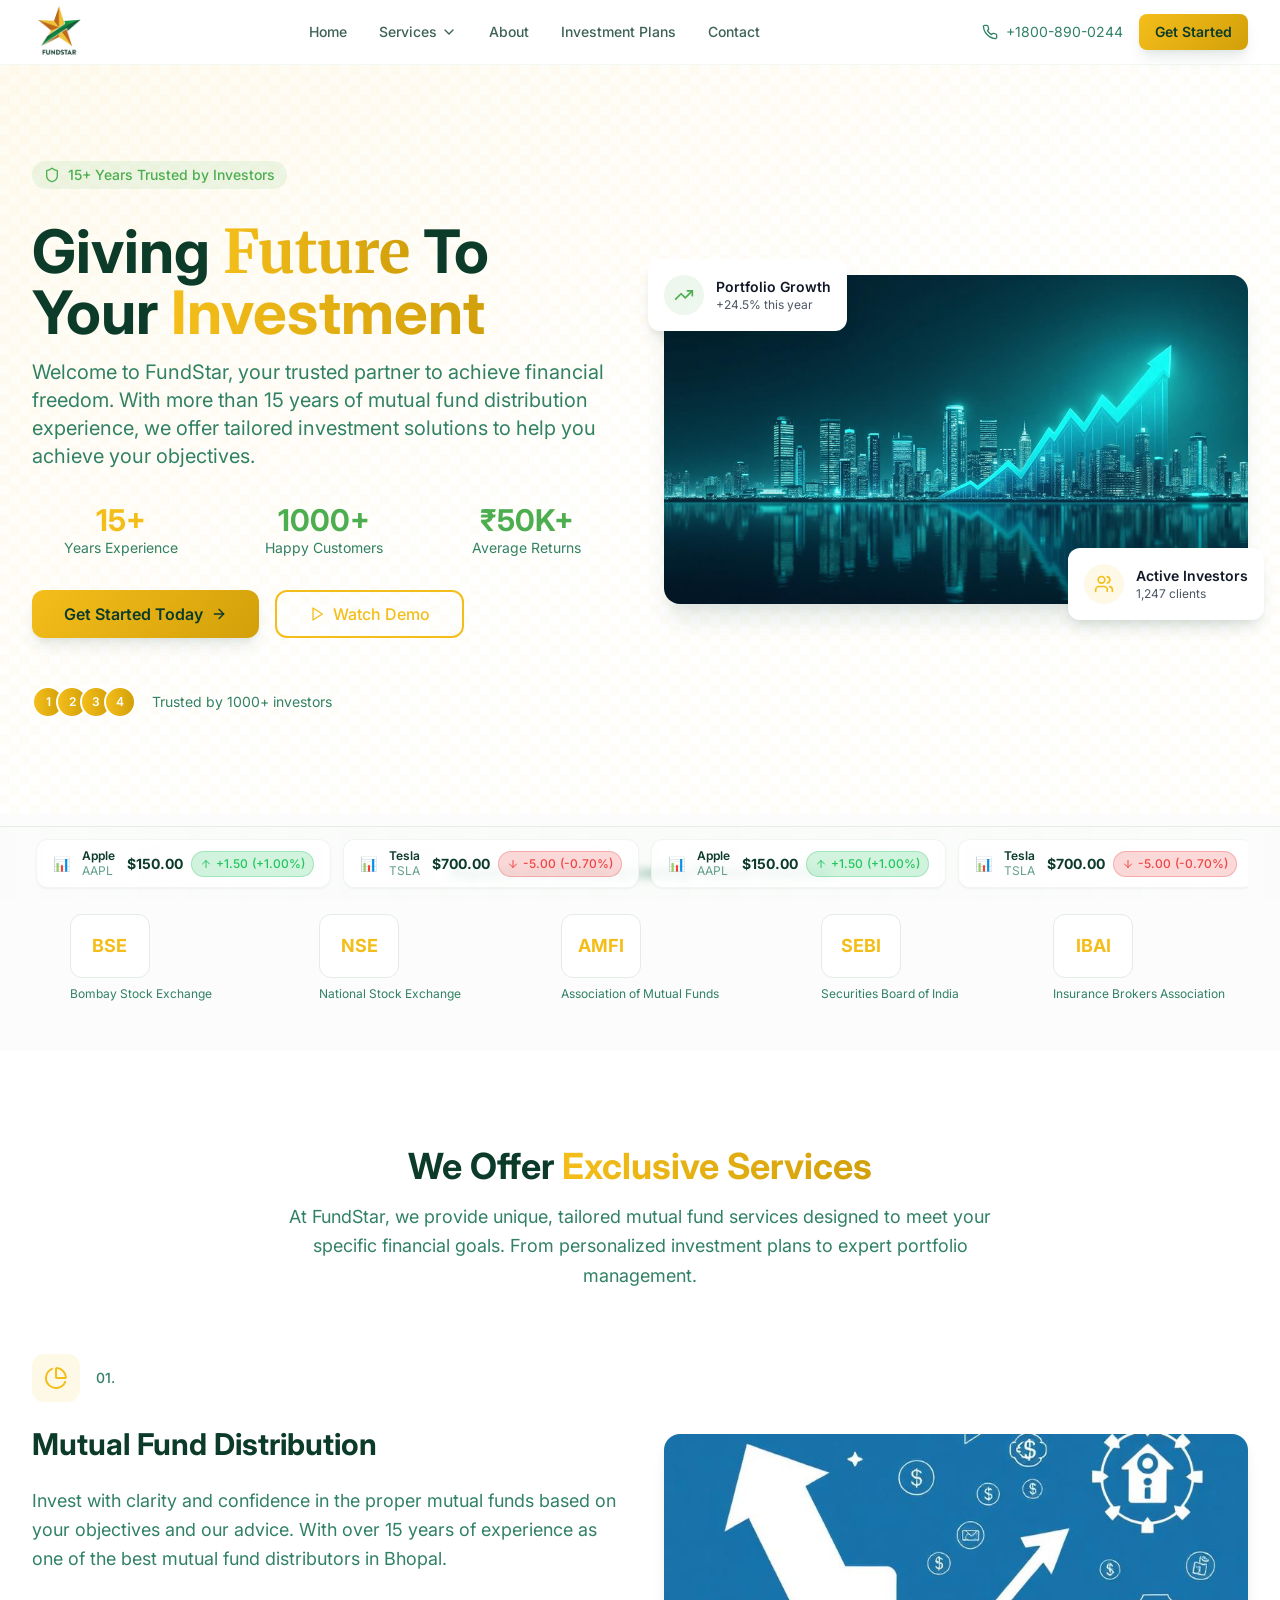
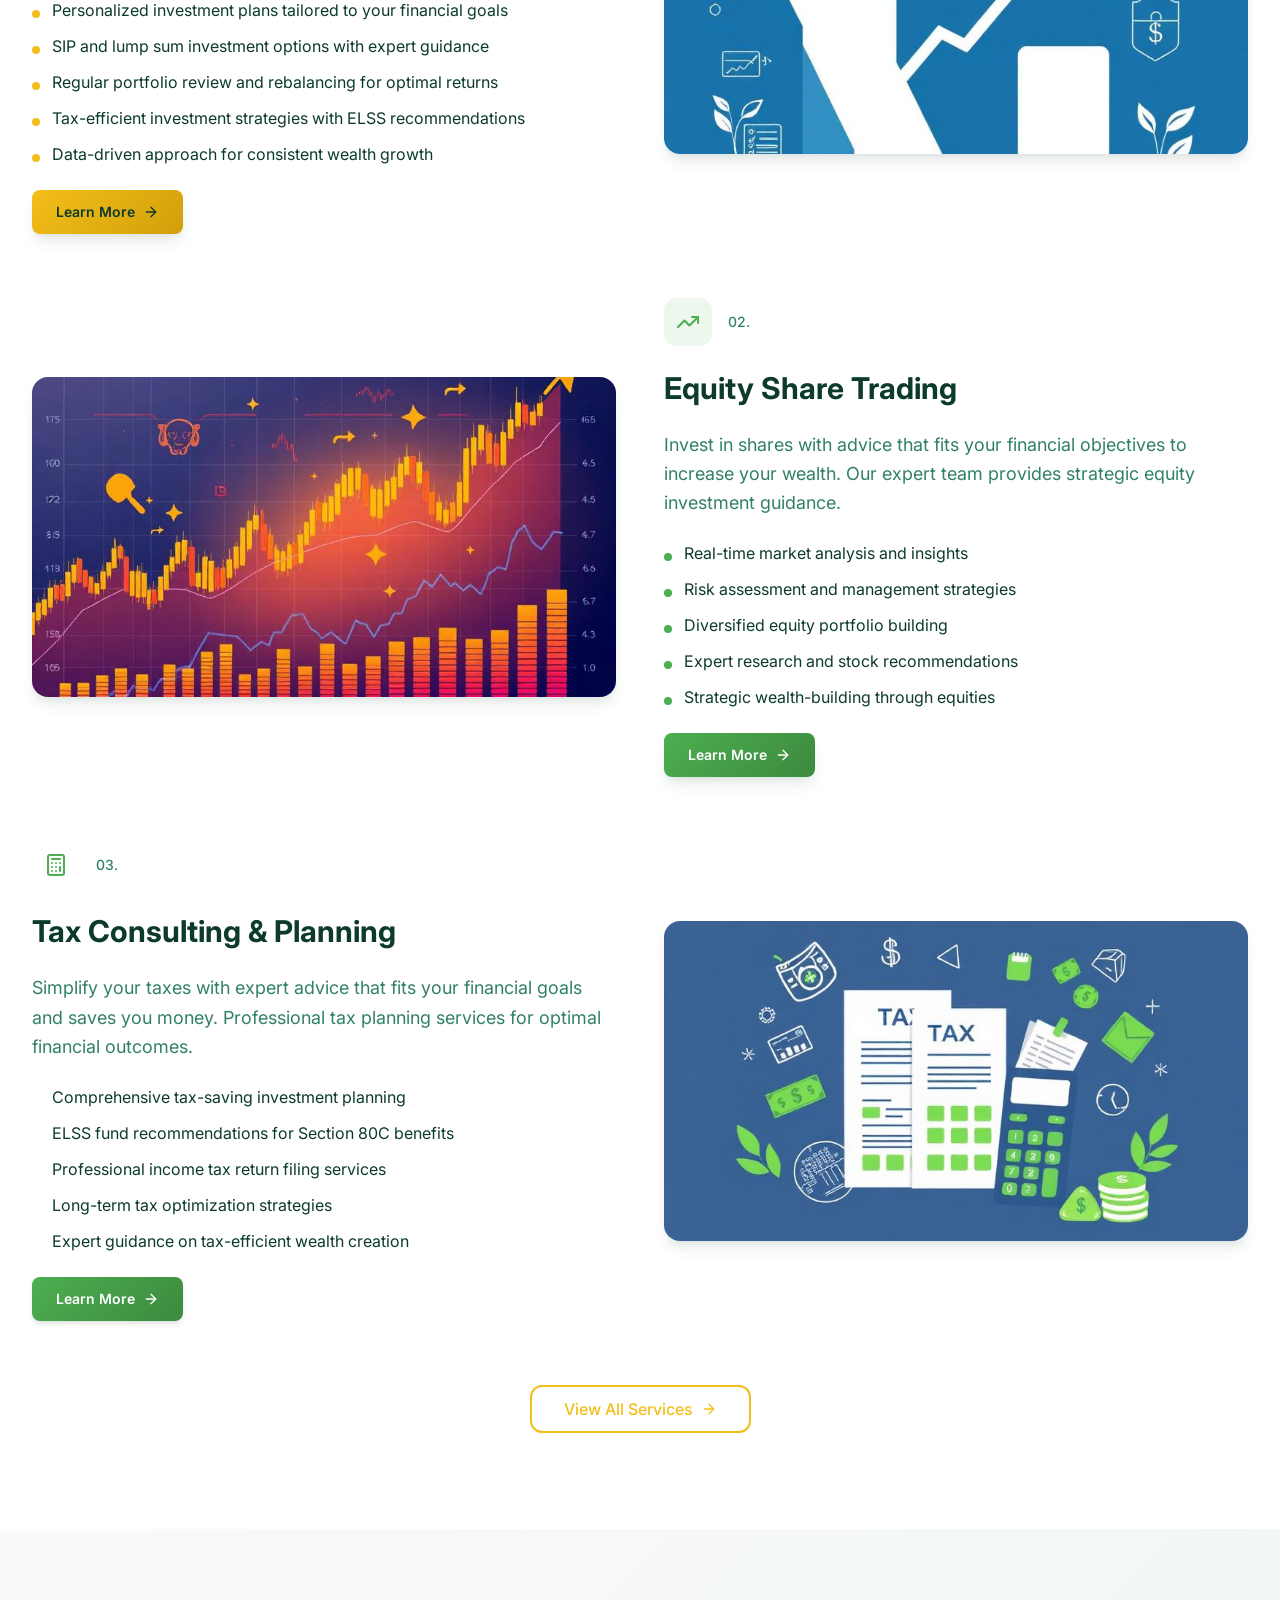
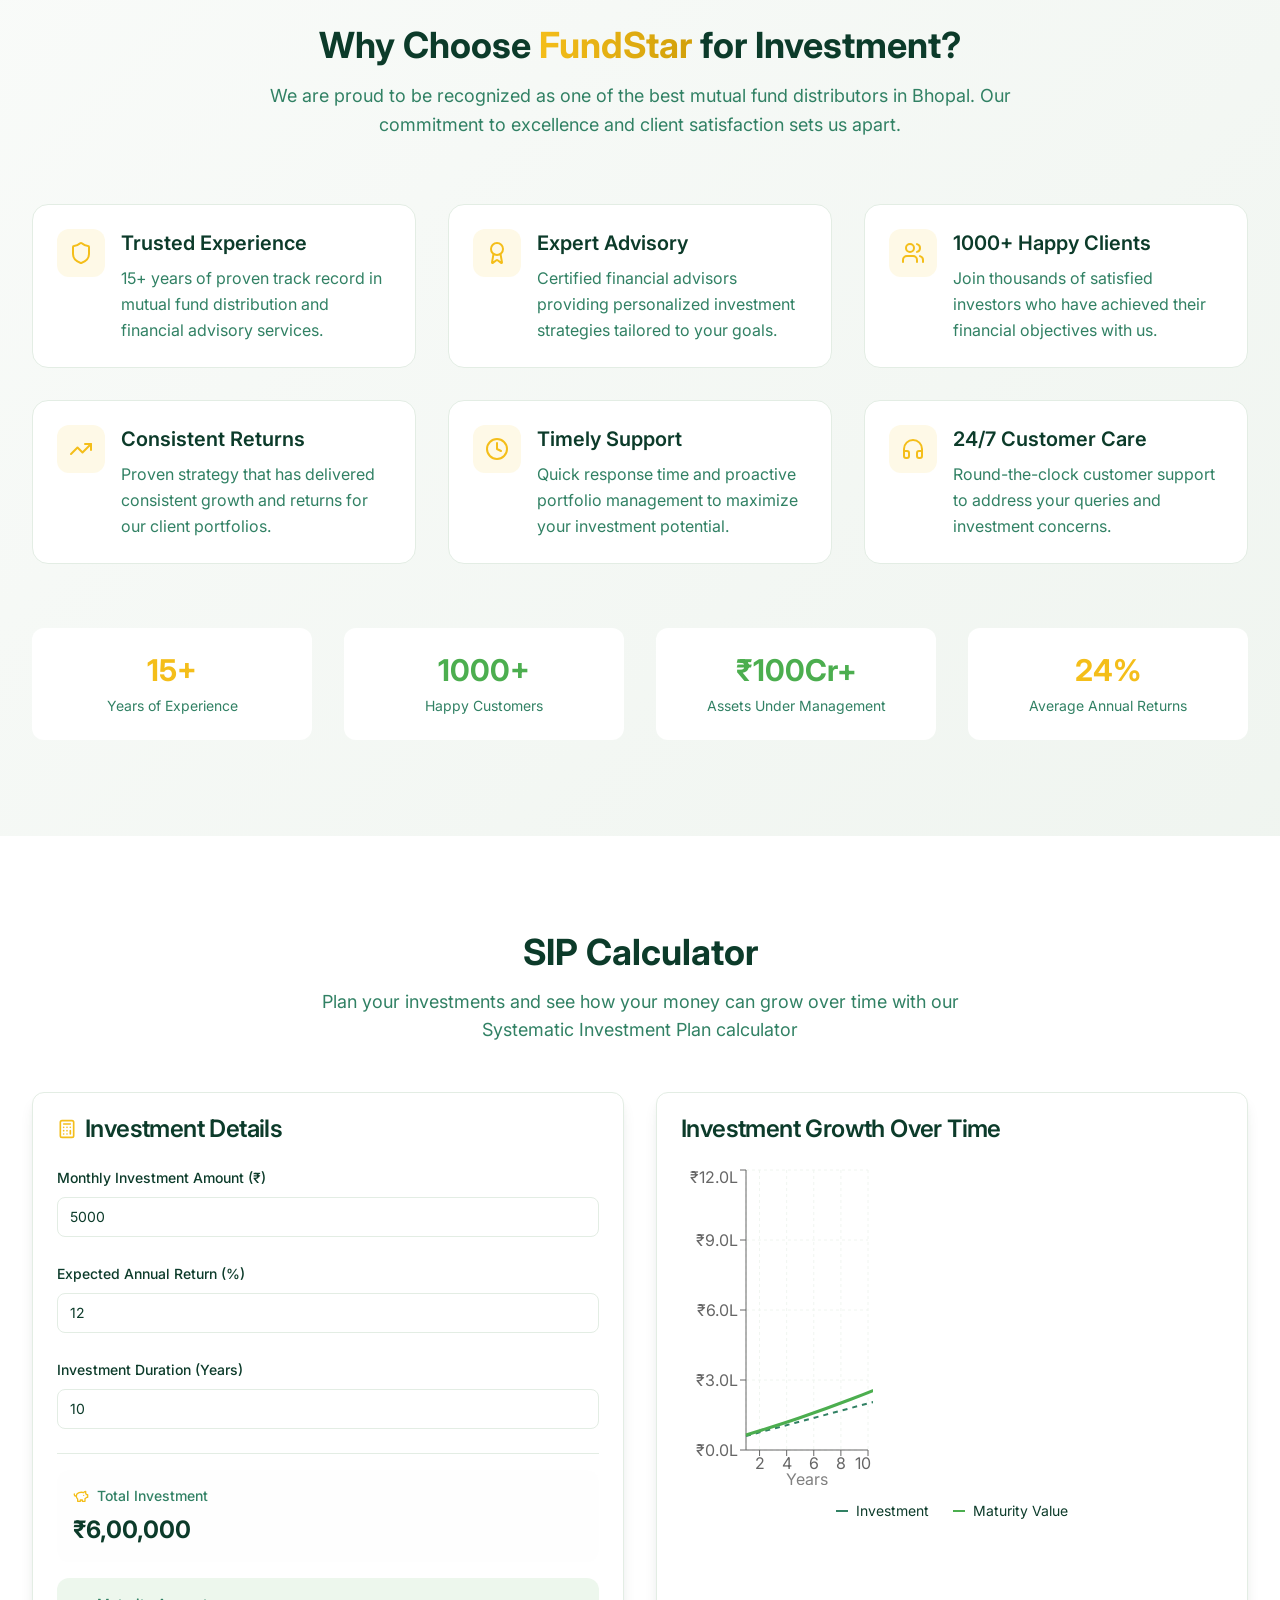
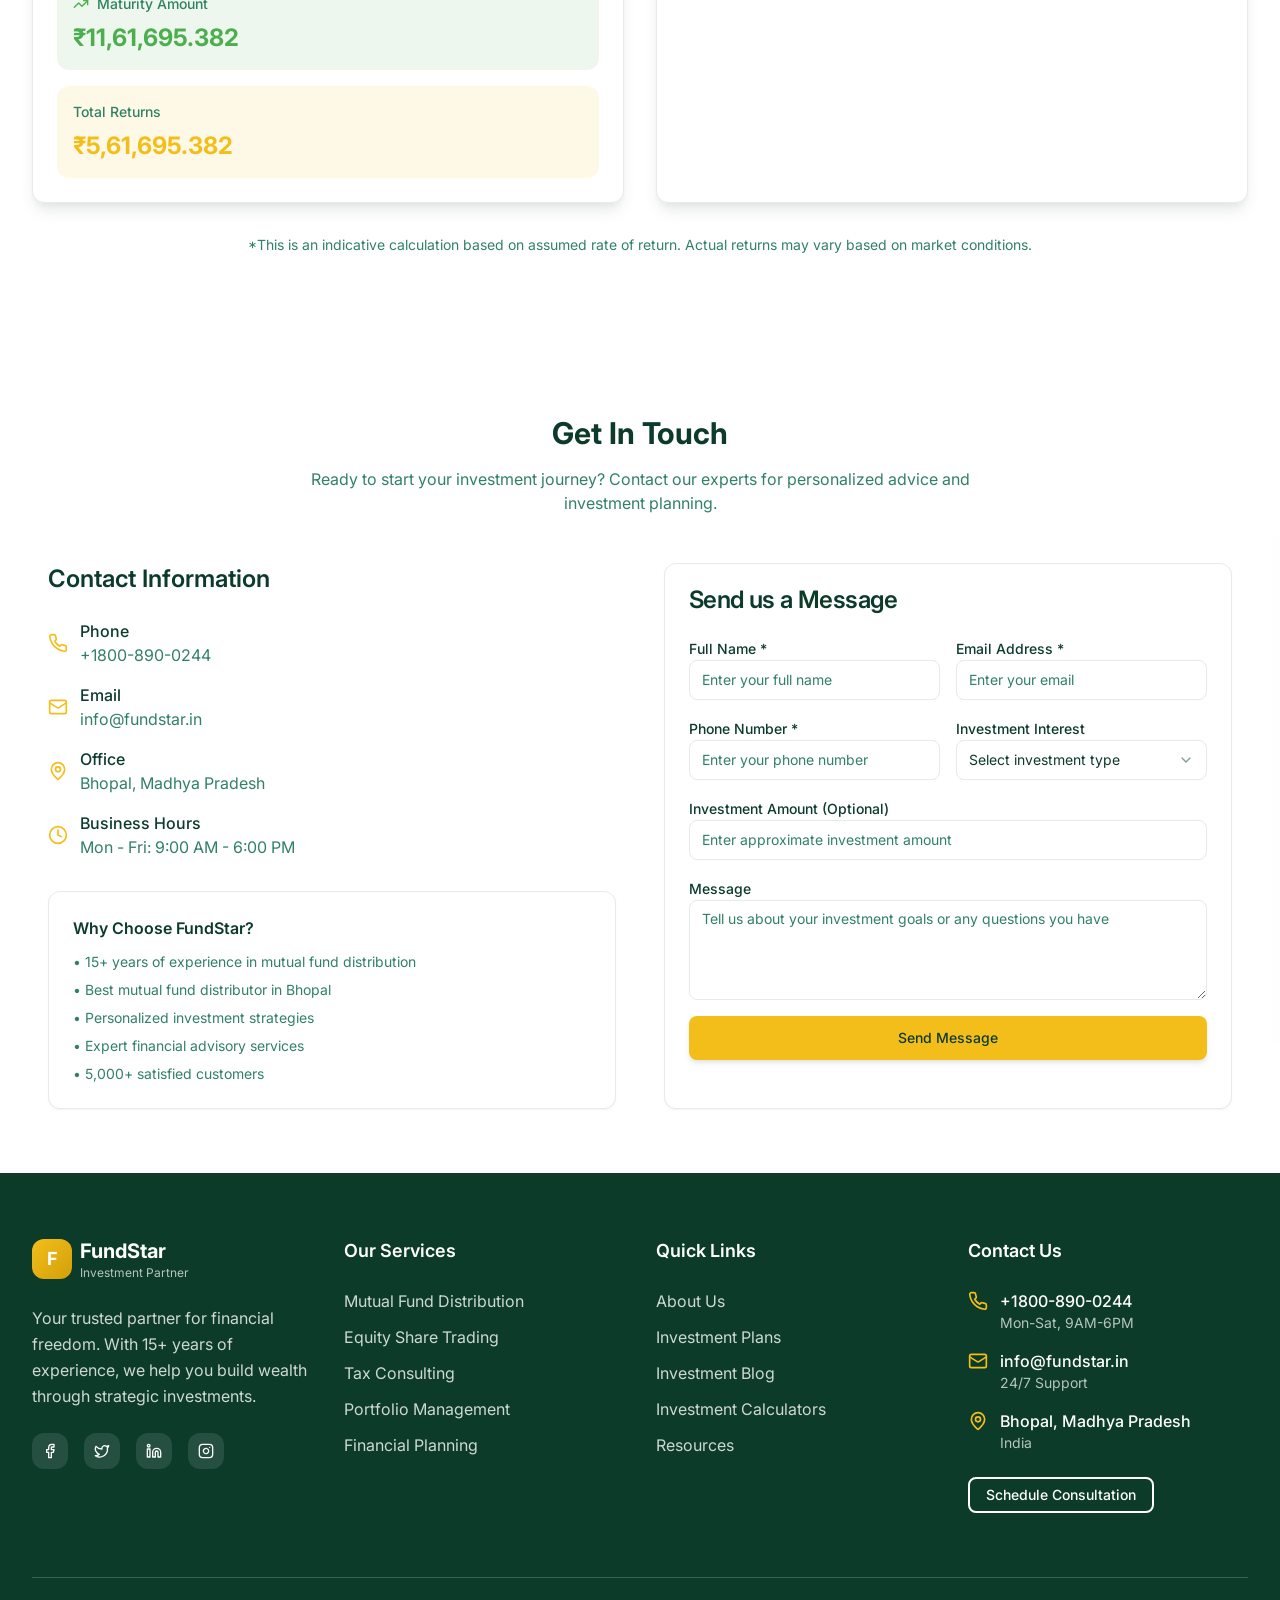
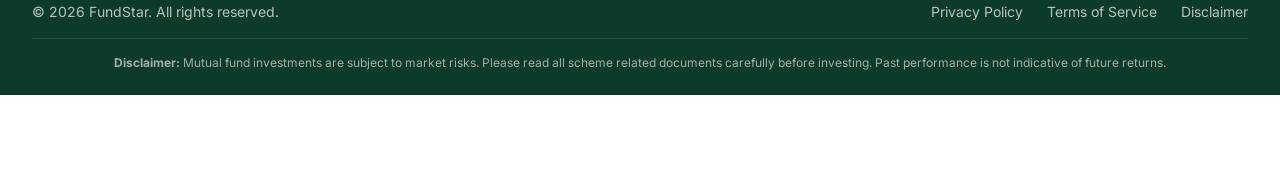
==== index.html @ 51a9bb01 "deploy: BBBSolutions/fundstar@7c48d1bb15d01a0afd7dc1544377f13959bf53c6" ====
<!doctype html>
<html lang="en">

<head>
  <meta charset="UTF-8" />
  <meta name="viewport" content="width=device-width, initial-scale=1.0" />
  <title>FundStar - Your Trusted Investment Partner | Mutual Fund Distribution</title>
  <meta name="description"
    content="FundStar is your trusted partner for mutual fund distribution in Bhopal. With 15+ years of experience, we offer tailored investment solutions to help you achieve financial freedom." />
  <meta name="author" content="FundStar" />

  <!-- Google Fonts -->
  <link rel="preconnect" href="https://fonts.googleapis.com">
  <link rel="preconnect" href="https://fonts.gstatic.com" crossorigin>
  <link
    href="https://fonts.googleapis.com/css2?family=Inter:wght@300;400;500;600;700&family=Merriweather:wght@300;400;700&display=swap"
    rel="stylesheet">

  <meta property="og:title" content="FundStar - Your Trusted Investment Partner" />
  <meta property="og:description"
    content="15+ years of mutual fund distribution experience. Tailored investment solutions to help you achieve financial freedom." />
  <meta property="og:type" content="website" />
  <meta property="og:image" content="https://fundstar.in/og-image.jpg" />

  <meta name="twitter:card" content="summary_large_image" />
  <meta name="twitter:site" content="@fundstar_in" />
  <meta name="twitter:image" content="https://fundstar.in/og-image.jpg" />
  <script type="module" crossorigin src="/assets/index-fz0F47wq.js"></script>
  <link rel="stylesheet" crossorigin href="/assets/index-DCDBbug2.css">
</head>

<body>
  <div id="root"></div>
</body>

</html>
---- assets/index-DCDBbug2.css ----
*,:before,:after{--tw-border-spacing-x: 0;--tw-border-spacing-y: 0;--tw-translate-x: 0;--tw-translate-y: 0;--tw-rotate: 0;--tw-skew-x: 0;--tw-skew-y: 0;--tw-scale-x: 1;--tw-scale-y: 1;--tw-pan-x: ;--tw-pan-y: ;--tw-pinch-zoom: ;--tw-scroll-snap-strictness: proximity;--tw-gradient-from-position: ;--tw-gradient-via-position: ;--tw-gradient-to-position: ;--tw-ordinal: ;--tw-slashed-zero: ;--tw-numeric-figure: ;--tw-numeric-spacing: ;--tw-numeric-fraction: ;--tw-ring-inset: ;--tw-ring-offset-width: 0px;--tw-ring-offset-color: #fff;--tw-ring-color: rgb(59 130 246 / .5);--tw-ring-offset-shadow: 0 0 #0000;--tw-ring-shadow: 0 0 #0000;--tw-shadow: 0 0 #0000;--tw-shadow-colored: 0 0 #0000;--tw-blur: ;--tw-brightness: ;--tw-contrast: ;--tw-grayscale: ;--tw-hue-rotate: ;--tw-invert: ;--tw-saturate: ;--tw-sepia: ;--tw-drop-shadow: ;--tw-backdrop-blur: ;--tw-backdrop-brightness: ;--tw-backdrop-contrast: ;--tw-backdrop-grayscale: ;--tw-backdrop-hue-rotate: ;--tw-backdrop-invert: ;--tw-backdrop-opacity: ;--tw-backdrop-saturate: ;--tw-backdrop-sepia: ;--tw-contain-size: ;--tw-contain-layout: ;--tw-contain-paint: ;--tw-contain-style: }::backdrop{--tw-border-spacing-x: 0;--tw-border-spacing-y: 0;--tw-translate-x: 0;--tw-translate-y: 0;--tw-rotate: 0;--tw-skew-x: 0;--tw-skew-y: 0;--tw-scale-x: 1;--tw-scale-y: 1;--tw-pan-x: ;--tw-pan-y: ;--tw-pinch-zoom: ;--tw-scroll-snap-strictness: proximity;--tw-gradient-from-position: ;--tw-gradient-via-position: ;--tw-gradient-to-position: ;--tw-ordinal: ;--tw-slashed-zero: ;--tw-numeric-figure: ;--tw-numeric-spacing: ;--tw-numeric-fraction: ;--tw-ring-inset: ;--tw-ring-offset-width: 0px;--tw-ring-offset-color: #fff;--tw-ring-color: rgb(59 130 246 / .5);--tw-ring-offset-shadow: 0 0 #0000;--tw-ring-shadow: 0 0 #0000;--tw-shadow: 0 0 #0000;--tw-shadow-colored: 0 0 #0000;--tw-blur: ;--tw-brightness: ;--tw-contrast: ;--tw-grayscale: ;--tw-hue-rotate: ;--tw-invert: ;--tw-saturate: ;--tw-sepia: ;--tw-drop-shadow: ;--tw-backdrop-blur: ;--tw-backdrop-brightness: ;--tw-backdrop-contrast: ;--tw-backdrop-grayscale: ;--tw-backdrop-hue-rotate: ;--tw-backdrop-invert: ;--tw-backdrop-opacity: ;--tw-backdrop-saturate: ;--tw-backdrop-sepia: ;--tw-contain-size: ;--tw-contain-layout: ;--tw-contain-paint: ;--tw-contain-style: }*,:before,:after{box-sizing:border-box;border-width:0;border-style:solid;border-color:#e5e7eb}:before,:after{--tw-content: ""}html,:host{line-height:1.5;-webkit-text-size-adjust:100%;-moz-tab-size:4;-o-tab-size:4;tab-size:4;font-family:Inter,system-ui,sans-serif;font-feature-settings:normal;font-variation-settings:normal;-webkit-tap-highlight-color:transparent}body{margin:0;line-height:inherit}hr{height:0;color:inherit;border-top-width:1px}abbr:where([title]){-webkit-text-decoration:underline dotted;text-decoration:underline dotted}h1,h2,h3,h4,h5,h6{font-size:inherit;font-weight:inherit}a{color:inherit;text-decoration:inherit}b,strong{font-weight:bolder}code,kbd,samp,pre{font-family:ui-monospace,SFMono-Regular,Menlo,Monaco,Consolas,Liberation Mono,Courier New,monospace;font-feature-settings:normal;font-variation-settings:normal;font-size:1em}small{font-size:80%}sub,sup{font-size:75%;line-height:0;position:relative;vertical-align:baseline}sub{bottom:-.25em}sup{top:-.5em}table{text-indent:0;border-color:inherit;border-collapse:collapse}button,input,optgroup,select,textarea{font-family:inherit;font-feature-settings:inherit;font-variation-settings:inherit;font-size:100%;font-weight:inherit;line-height:inherit;letter-spacing:inherit;color:inherit;margin:0;padding:0}button,select{text-transform:none}button,input:where([type=button]),input:where([type=reset]),input:where([type=submit]){-webkit-appearance:button;background-color:transparent;background-image:none}:-moz-focusring{outline:auto}:-moz-ui-invalid{box-shadow:none}progress{vertical-align:baseline}::-webkit-inner-spin-button,::-webkit-outer-spin-button{height:auto}[type=search]{-webkit-appearance:textfield;outline-offset:-2px}::-webkit-search-decoration{-webkit-appearance:none}::-webkit-file-upload-button{-webkit-appearance:button;font:inherit}summary{display:list-item}blockquote,dl,dd,h1,h2,h3,h4,h5,h6,hr,figure,p,pre{margin:0}fieldset{margin:0;padding:0}legend{padding:0}ol,ul,menu{list-style:none;margin:0;padding:0}dialog{padding:0}textarea{resize:vertical}input::-moz-placeholder,textarea::-moz-placeholder{opacity:1;color:#9ca3af}input::placeholder,textarea::placeholder{opacity:1;color:#9ca3af}button,[role=button]{cursor:pointer}:disabled{cursor:default}img,svg,video,canvas,audio,iframe,embed,object{display:block;vertical-align:middle}img,video{max-width:100%;height:auto}[hidden]:where(:not([hidden=until-found])){display:none}:root{--background: 0 0% 100%;--foreground: 158 65% 14%;--primary: 45 91% 53%;--primary-foreground: 158 65% 14%;--primary-light: 45 91% 97%;--primary-dark: 45 91% 43%;--success: 122 39% 49%;--success-foreground: 0 0% 100%;--success-light: 122 39% 97%;--coral: 122 39% 49%;--coral-foreground: 0 0% 100%;--coral-light: 122 39% 97%;--card: 0 0% 100%;--card-foreground: 158 65% 14%;--card-hover: 122 39% 98%;--secondary: 122 20% 95%;--secondary-foreground: 158 65% 14%;--muted: 122 20% 95%;--muted-foreground: 158 45% 35%;--accent: 122 20% 95%;--accent-foreground: 158 65% 14%;--destructive: 0 84% 60%;--destructive-foreground: 0 0% 100%;--warning: 38 92% 50%;--warning-foreground: 0 0% 100%;--border: 122 20% 91%;--input: 122 20% 91%;--ring: 45 91% 53%;--popover: 0 0% 100%;--popover-foreground: 158 65% 14%;--radius-lg: 12px;--radius-xl: 16px;--gradient-hero: linear-gradient(135deg, hsl(45, 91%, 53%) 0%, hsl(45, 91%, 43%) 100%);--gradient-success: linear-gradient(135deg, hsl(122, 39%, 49%) 0%, hsl(122, 39%, 39%) 100%);--gradient-coral: linear-gradient(135deg, hsl(122, 39%, 49%) 0%, hsl(122, 39%, 39%) 100%);--gradient-light: linear-gradient(135deg, hsl(122, 20%, 98%) 0%, hsl(122, 20%, 95%) 100%);--shadow-sm: 0 1px 2px 0 hsl(158 65% 14% / .05);--shadow-md: 0 4px 6px -1px hsl(158 65% 14% / .1), 0 2px 4px -1px hsl(158 65% 14% / .06);--shadow-lg: 0 10px 15px -3px hsl(158 65% 14% / .1), 0 4px 6px -2px hsl(158 65% 14% / .05);--shadow-xl: 0 20px 25px -5px hsl(158 65% 14% / .1), 0 10px 10px -5px hsl(158 65% 14% / .04);--shadow-primary: 0 10px 30px -10px hsl(45 91% 53% / .3);--shadow-success: 0 10px 30px -10px hsl(122 39% 49% / .3);--transition-all: all .3s cubic-bezier(.4, 0, .2, 1);--transition-colors: color .2s ease-in-out, background-color .2s ease-in-out, border-color .2s ease-in-out;--radius: 8px;--sidebar-background: 0 0% 98%;--sidebar-foreground: 240 5.3% 26.1%;--sidebar-primary: 240 5.9% 10%;--sidebar-primary-foreground: 0 0% 98%;--sidebar-accent: 240 4.8% 95.9%;--sidebar-accent-foreground: 240 5.9% 10%;--sidebar-border: 220 13% 91%;--sidebar-ring: 217.2 91.2% 59.8%}.dark{--background: 158 65% 6%;--foreground: 122 20% 95%;--primary: 45 91% 53%;--primary-foreground: 158 65% 14%;--primary-light: 45 91% 15%;--primary-dark: 45 91% 63%;--success: 122 39% 49%;--success-foreground: 0 0% 100%;--success-light: 122 39% 15%;--coral: 122 39% 49%;--coral-foreground: 0 0% 100%;--coral-light: 122 39% 15%;--card: 158 65% 8%;--card-foreground: 122 20% 95%;--card-hover: 158 65% 12%;--secondary: 158 65% 12%;--secondary-foreground: 122 20% 95%;--muted: 158 65% 12%;--muted-foreground: 122 20% 70%;--accent: 158 65% 12%;--accent-foreground: 122 20% 95%;--destructive: 0 84% 60%;--destructive-foreground: 0 0% 100%;--warning: 38 92% 50%;--warning-foreground: 0 0% 100%;--border: 158 65% 21%;--input: 158 65% 21%;--ring: 45 91% 53%;--popover: 158 65% 8%;--popover-foreground: 122 20% 95%;--gradient-hero: linear-gradient(135deg, hsl(45, 91%, 53%) 0%, hsl(45, 91%, 63%) 100%);--gradient-success: linear-gradient(135deg, hsl(122, 39%, 49%) 0%, hsl(122, 39%, 59%) 100%);--gradient-coral: linear-gradient(135deg, hsl(122, 39%, 49%) 0%, hsl(122, 39%, 59%) 100%);--gradient-light: linear-gradient(135deg, hsl(158, 65%, 8%) 0%, hsl(158, 65%, 12%) 100%);--shadow-sm: 0 1px 2px 0 hsl(0 0% 0% / .15);--shadow-md: 0 4px 6px -1px hsl(0 0% 0% / .3), 0 2px 4px -1px hsl(0 0% 0% / .2);--shadow-lg: 0 10px 15px -3px hsl(0 0% 0% / .3), 0 4px 6px -2px hsl(0 0% 0% / .2);--shadow-xl: 0 20px 25px -5px hsl(0 0% 0% / .3), 0 10px 10px -5px hsl(0 0% 0% / .15);--shadow-primary: 0 10px 30px -10px hsl(45 91% 53% / .4);--shadow-success: 0 10px 30px -10px hsl(122 39% 49% / .4);--sidebar-background: 158 65% 6%;--sidebar-foreground: 122 20% 95%;--sidebar-primary: 45 91% 53%;--sidebar-primary-foreground: 158 65% 14%;--sidebar-accent: 158 65% 12%;--sidebar-accent-foreground: 122 20% 95%;--sidebar-border: 158 65% 21%;--sidebar-ring: 45 91% 53%}*{border-color:hsl(var(--border))}body{background-color:hsl(var(--background));font-family:Inter,system-ui,sans-serif;color:hsl(var(--foreground));-webkit-font-smoothing:antialiased;-moz-osx-font-smoothing:grayscale}h1,h2,h3,h4,h5,h6{font-family:Inter,system-ui,sans-serif}.container{width:100%;margin-right:auto;margin-left:auto;padding-right:2rem;padding-left:2rem}@media (min-width: 1400px){.container{max-width:1400px}}.trust-badge{display:inline-flex;align-items:center;gap:.5rem;border-radius:9999px;background-color:hsl(var(--success) / .1);padding:.25rem .75rem;font-size:.875rem;line-height:1.25rem;font-weight:500;color:hsl(var(--success))}.gradient-text{background-image:linear-gradient(to right,var(--tw-gradient-stops));--tw-gradient-from: hsl(var(--primary)) var(--tw-gradient-from-position);--tw-gradient-to: hsl(var(--primary) / 0) var(--tw-gradient-to-position);--tw-gradient-stops: var(--tw-gradient-from), var(--tw-gradient-to);--tw-gradient-to: hsl(var(--primary-dark)) var(--tw-gradient-to-position);-webkit-background-clip:text;background-clip:text;color:transparent}.stat-card{border-radius:var(--radius-lg);background-color:hsl(var(--card));padding:1.5rem;text-align:center;transition-property:var(--transition-colors);transition-timing-function:cubic-bezier(.4,0,.2,1);transition-duration:.15s}.stat-card:hover{background-color:hsl(var(--card-hover))}.service-card{border-radius:var(--radius-xl);border-width:1px;border-color:hsl(var(--border));background-color:hsl(var(--card));padding:1.5rem;transition-property:var(--transition-all);transition-timing-function:cubic-bezier(.4,0,.2,1);transition-duration:.3s;animation-duration:.3s}.service-card:hover{border-color:hsl(var(--primary) / .2);--tw-shadow: var(--shadow-lg);--tw-shadow-colored: var(--shadow-lg);box-shadow:var(--tw-ring-offset-shadow, 0 0 #0000),var(--tw-ring-shadow, 0 0 #0000),var(--tw-shadow)}.section-padding{padding-top:4rem;padding-bottom:4rem}@media (min-width: 768px){.section-padding{padding-top:6rem;padding-bottom:6rem}}@keyframes scroll{0%{transform:translate(0)}to{transform:translate(-33.333%)}}.animate-scroll{animation:scroll 90s linear infinite}.sr-only{position:absolute;width:1px;height:1px;padding:0;margin:-1px;overflow:hidden;clip:rect(0,0,0,0);white-space:nowrap;border-width:0}.pointer-events-none{pointer-events:none}.pointer-events-auto{pointer-events:auto}.visible{visibility:visible}.invisible{visibility:hidden}.static{position:static}.fixed{position:fixed}.absolute{position:absolute}.relative{position:relative}.sticky{position:sticky}.inset-0{top:0;right:0;bottom:0;left:0}.inset-x-0{left:0;right:0}.inset-y-0{top:0;bottom:0}.-bottom-12{bottom:-3rem}.-bottom-4{bottom:-1rem}.-left-12{left:-3rem}.-left-4{left:-1rem}.-right-12{right:-3rem}.-right-4{right:-1rem}.-top-12{top:-3rem}.-top-3{top:-.75rem}.-top-4{top:-1rem}.bottom-0{bottom:0}.left-0{left:0}.left-1{left:.25rem}.left-1\/2{left:50%}.left-2{left:.5rem}.left-4{left:1rem}.left-\[50\%\]{left:50%}.right-0{right:0}.right-1{right:.25rem}.right-2{right:.5rem}.right-3{right:.75rem}.right-4{right:1rem}.top-0{top:0}.top-1\.5{top:.375rem}.top-1\/2{top:50%}.top-2{top:.5rem}.top-3\.5{top:.875rem}.top-4{top:1rem}.top-\[1px\]{top:1px}.top-\[50\%\]{top:50%}.top-\[60\%\]{top:60%}.top-full{top:100%}.-z-10{z-index:-10}.z-10{z-index:10}.z-20{z-index:20}.z-40{z-index:40}.z-50{z-index:50}.z-\[100\]{z-index:100}.z-\[1\]{z-index:1}.order-1{order:1}.order-2{order:2}.col-span-2{grid-column:span 2 / span 2}.-mx-1{margin-left:-.25rem;margin-right:-.25rem}.mx-1{margin-left:.25rem;margin-right:.25rem}.mx-2{margin-left:.5rem;margin-right:.5rem}.mx-3\.5{margin-left:.875rem;margin-right:.875rem}.mx-auto{margin-left:auto;margin-right:auto}.my-0\.5{margin-top:.125rem;margin-bottom:.125rem}.my-1{margin-top:.25rem;margin-bottom:.25rem}.-ml-4{margin-left:-1rem}.-mt-4{margin-top:-1rem}.mb-1{margin-bottom:.25rem}.mb-12{margin-bottom:3rem}.mb-16{margin-bottom:4rem}.mb-2{margin-bottom:.5rem}.mb-3{margin-bottom:.75rem}.mb-4{margin-bottom:1rem}.mb-6{margin-bottom:1.5rem}.mb-8{margin-bottom:2rem}.ml-1{margin-left:.25rem}.ml-2{margin-left:.5rem}.ml-auto{margin-left:auto}.mr-2{margin-right:.5rem}.mt-0\.5{margin-top:.125rem}.mt-1{margin-top:.25rem}.mt-1\.5{margin-top:.375rem}.mt-12{margin-top:3rem}.mt-16{margin-top:4rem}.mt-2{margin-top:.5rem}.mt-24{margin-top:6rem}.mt-3{margin-top:.75rem}.mt-4{margin-top:1rem}.mt-8{margin-top:2rem}.mt-auto{margin-top:auto}.block{display:block}.flex{display:flex}.inline-flex{display:inline-flex}.table{display:table}.grid{display:grid}.hidden{display:none}.aspect-square{aspect-ratio:1 / 1}.aspect-video{aspect-ratio:16 / 9}.size-4{width:1rem;height:1rem}.h-0\.5{height:.125rem}.h-1\.5{height:.375rem}.h-10{height:2.5rem}.h-11{height:2.75rem}.h-12{height:3rem}.h-14{height:3.5rem}.h-16{height:4rem}.h-2{height:.5rem}.h-2\.5{height:.625rem}.h-3{height:.75rem}.h-3\.5{height:.875rem}.h-4{height:1rem}.h-5{height:1.25rem}.h-6{height:1.5rem}.h-7{height:1.75rem}.h-8{height:2rem}.h-80{height:20rem}.h-9{height:2.25rem}.h-\[1px\]{height:1px}.h-\[var\(--radix-navigation-menu-viewport-height\)\]{height:var(--radix-navigation-menu-viewport-height)}.h-\[var\(--radix-select-trigger-height\)\]{height:var(--radix-select-trigger-height)}.h-auto{height:auto}.h-full{height:100%}.h-px{height:1px}.h-svh{height:100svh}.max-h-96{max-height:24rem}.max-h-\[300px\]{max-height:300px}.max-h-screen{max-height:100vh}.min-h-0{min-height:0px}.min-h-\[100px\]{min-height:100px}.min-h-\[60vh\]{min-height:60vh}.min-h-\[80px\]{min-height:80px}.min-h-screen{min-height:100vh}.min-h-svh{min-height:100svh}.w-0{width:0px}.w-1{width:.25rem}.w-1\.5{width:.375rem}.w-10{width:2.5rem}.w-11{width:2.75rem}.w-12{width:3rem}.w-16{width:4rem}.w-2{width:.5rem}.w-2\.5{width:.625rem}.w-20{width:5rem}.w-3{width:.75rem}.w-3\.5{width:.875rem}.w-3\/4{width:75%}.w-4{width:1rem}.w-5{width:1.25rem}.w-6{width:1.5rem}.w-64{width:16rem}.w-7{width:1.75rem}.w-72{width:18rem}.w-8{width:2rem}.w-9{width:2.25rem}.w-\[--sidebar-width\]{width:var(--sidebar-width)}.w-\[100px\]{width:100px}.w-\[1px\]{width:1px}.w-auto{width:auto}.w-full{width:100%}.w-max{width:-moz-max-content;width:max-content}.w-px{width:1px}.min-w-0{min-width:0px}.min-w-5{min-width:1.25rem}.min-w-\[12rem\]{min-width:12rem}.min-w-\[8rem\]{min-width:8rem}.min-w-\[var\(--radix-select-trigger-width\)\]{min-width:var(--radix-select-trigger-width)}.max-w-2xl{max-width:42rem}.max-w-3xl{max-width:48rem}.max-w-4xl{max-width:56rem}.max-w-6xl{max-width:72rem}.max-w-\[--skeleton-width\]{max-width:var(--skeleton-width)}.max-w-lg{max-width:32rem}.max-w-max{max-width:-moz-max-content;max-width:max-content}.max-w-md{max-width:28rem}.max-w-screen-xl{max-width:1280px}.flex-1{flex:1 1 0%}.flex-shrink-0,.shrink-0{flex-shrink:0}.grow{flex-grow:1}.grow-0{flex-grow:0}.basis-full{flex-basis:100%}.caption-bottom{caption-side:bottom}.border-collapse{border-collapse:collapse}.-translate-x-1\/2{--tw-translate-x: -50%;transform:translate(var(--tw-translate-x),var(--tw-translate-y)) rotate(var(--tw-rotate)) skew(var(--tw-skew-x)) skewY(var(--tw-skew-y)) scaleX(var(--tw-scale-x)) scaleY(var(--tw-scale-y))}.-translate-x-px{--tw-translate-x: -1px;transform:translate(var(--tw-translate-x),var(--tw-translate-y)) rotate(var(--tw-rotate)) skew(var(--tw-skew-x)) skewY(var(--tw-skew-y)) scaleX(var(--tw-scale-x)) scaleY(var(--tw-scale-y))}.-translate-y-1\/2{--tw-translate-y: -50%;transform:translate(var(--tw-translate-x),var(--tw-translate-y)) rotate(var(--tw-rotate)) skew(var(--tw-skew-x)) skewY(var(--tw-skew-y)) scaleX(var(--tw-scale-x)) scaleY(var(--tw-scale-y))}.translate-x-4{--tw-translate-x: 1rem;transform:translate(var(--tw-translate-x),var(--tw-translate-y)) rotate(var(--tw-rotate)) skew(var(--tw-skew-x)) skewY(var(--tw-skew-y)) scaleX(var(--tw-scale-x)) scaleY(var(--tw-scale-y))}.translate-x-\[-50\%\]{--tw-translate-x: -50%;transform:translate(var(--tw-translate-x),var(--tw-translate-y)) rotate(var(--tw-rotate)) skew(var(--tw-skew-x)) skewY(var(--tw-skew-y)) scaleX(var(--tw-scale-x)) scaleY(var(--tw-scale-y))}.translate-x-px{--tw-translate-x: 1px;transform:translate(var(--tw-translate-x),var(--tw-translate-y)) rotate(var(--tw-rotate)) skew(var(--tw-skew-x)) skewY(var(--tw-skew-y)) scaleX(var(--tw-scale-x)) scaleY(var(--tw-scale-y))}.translate-y-4{--tw-translate-y: 1rem;transform:translate(var(--tw-translate-x),var(--tw-translate-y)) rotate(var(--tw-rotate)) skew(var(--tw-skew-x)) skewY(var(--tw-skew-y)) scaleX(var(--tw-scale-x)) scaleY(var(--tw-scale-y))}.translate-y-\[-50\%\]{--tw-translate-y: -50%;transform:translate(var(--tw-translate-x),var(--tw-translate-y)) rotate(var(--tw-rotate)) skew(var(--tw-skew-x)) skewY(var(--tw-skew-y)) scaleX(var(--tw-scale-x)) scaleY(var(--tw-scale-y))}.rotate-45{--tw-rotate: 45deg;transform:translate(var(--tw-translate-x),var(--tw-translate-y)) rotate(var(--tw-rotate)) skew(var(--tw-skew-x)) skewY(var(--tw-skew-y)) scaleX(var(--tw-scale-x)) scaleY(var(--tw-scale-y))}.rotate-90{--tw-rotate: 90deg;transform:translate(var(--tw-translate-x),var(--tw-translate-y)) rotate(var(--tw-rotate)) skew(var(--tw-skew-x)) skewY(var(--tw-skew-y)) scaleX(var(--tw-scale-x)) scaleY(var(--tw-scale-y))}.transform{transform:translate(var(--tw-translate-x),var(--tw-translate-y)) rotate(var(--tw-rotate)) skew(var(--tw-skew-x)) skewY(var(--tw-skew-y)) scaleX(var(--tw-scale-x)) scaleY(var(--tw-scale-y))}@keyframes fade-in-up{0%{opacity:0;transform:translateY(40px)}to{opacity:1;transform:translateY(0)}}.animate-fade-in-up{animation:fade-in-up .8s ease-out}@keyframes float{0%,to{transform:translateY(0)}50%{transform:translateY(-10px)}}.animate-float{animation:float 3s ease-in-out infinite}@keyframes pulse{50%{opacity:.5}}.animate-pulse{animation:pulse 2s cubic-bezier(.4,0,.6,1) infinite}@keyframes spin{to{transform:rotate(360deg)}}.animate-spin{animation:spin 1s linear infinite}.cursor-default{cursor:default}.cursor-pointer{cursor:pointer}.touch-none{touch-action:none}.select-none{-webkit-user-select:none;-moz-user-select:none;user-select:none}.list-none{list-style-type:none}.grid-cols-1{grid-template-columns:repeat(1,minmax(0,1fr))}.grid-cols-2{grid-template-columns:repeat(2,minmax(0,1fr))}.grid-cols-4{grid-template-columns:repeat(4,minmax(0,1fr))}.flex-row{flex-direction:row}.flex-col{flex-direction:column}.flex-col-reverse{flex-direction:column-reverse}.flex-wrap{flex-wrap:wrap}.items-start{align-items:flex-start}.items-end{align-items:flex-end}.items-center{align-items:center}.items-stretch{align-items:stretch}.justify-center{justify-content:center}.justify-between{justify-content:space-between}.justify-items-center{justify-items:center}.gap-1{gap:.25rem}.gap-1\.5{gap:.375rem}.gap-12{gap:3rem}.gap-2{gap:.5rem}.gap-3{gap:.75rem}.gap-4{gap:1rem}.gap-6{gap:1.5rem}.gap-8{gap:2rem}.-space-x-2>:not([hidden])~:not([hidden]){--tw-space-x-reverse: 0;margin-right:calc(-.5rem * var(--tw-space-x-reverse));margin-left:calc(-.5rem * calc(1 - var(--tw-space-x-reverse)))}.space-x-1>:not([hidden])~:not([hidden]){--tw-space-x-reverse: 0;margin-right:calc(.25rem * var(--tw-space-x-reverse));margin-left:calc(.25rem * calc(1 - var(--tw-space-x-reverse)))}.space-x-2>:not([hidden])~:not([hidden]){--tw-space-x-reverse: 0;margin-right:calc(.5rem * var(--tw-space-x-reverse));margin-left:calc(.5rem * calc(1 - var(--tw-space-x-reverse)))}.space-x-3>:not([hidden])~:not([hidden]){--tw-space-x-reverse: 0;margin-right:calc(.75rem * var(--tw-space-x-reverse));margin-left:calc(.75rem * calc(1 - var(--tw-space-x-reverse)))}.space-x-4>:not([hidden])~:not([hidden]){--tw-space-x-reverse: 0;margin-right:calc(1rem * var(--tw-space-x-reverse));margin-left:calc(1rem * calc(1 - var(--tw-space-x-reverse)))}.space-x-6>:not([hidden])~:not([hidden]){--tw-space-x-reverse: 0;margin-right:calc(1.5rem * var(--tw-space-x-reverse));margin-left:calc(1.5rem * calc(1 - var(--tw-space-x-reverse)))}.space-x-8>:not([hidden])~:not([hidden]){--tw-space-x-reverse: 0;margin-right:calc(2rem * var(--tw-space-x-reverse));margin-left:calc(2rem * calc(1 - var(--tw-space-x-reverse)))}.space-y-1>:not([hidden])~:not([hidden]){--tw-space-y-reverse: 0;margin-top:calc(.25rem * calc(1 - var(--tw-space-y-reverse)));margin-bottom:calc(.25rem * var(--tw-space-y-reverse))}.space-y-1\.5>:not([hidden])~:not([hidden]){--tw-space-y-reverse: 0;margin-top:calc(.375rem * calc(1 - var(--tw-space-y-reverse)));margin-bottom:calc(.375rem * var(--tw-space-y-reverse))}.space-y-16>:not([hidden])~:not([hidden]){--tw-space-y-reverse: 0;margin-top:calc(4rem * calc(1 - var(--tw-space-y-reverse)));margin-bottom:calc(4rem * var(--tw-space-y-reverse))}.space-y-2>:not([hidden])~:not([hidden]){--tw-space-y-reverse: 0;margin-top:calc(.5rem * calc(1 - var(--tw-space-y-reverse)));margin-bottom:calc(.5rem * var(--tw-space-y-reverse))}.space-y-3>:not([hidden])~:not([hidden]){--tw-space-y-reverse: 0;margin-top:calc(.75rem * calc(1 - var(--tw-space-y-reverse)));margin-bottom:calc(.75rem * var(--tw-space-y-reverse))}.space-y-4>:not([hidden])~:not([hidden]){--tw-space-y-reverse: 0;margin-top:calc(1rem * calc(1 - var(--tw-space-y-reverse)));margin-bottom:calc(1rem * var(--tw-space-y-reverse))}.space-y-6>:not([hidden])~:not([hidden]){--tw-space-y-reverse: 0;margin-top:calc(1.5rem * calc(1 - var(--tw-space-y-reverse)));margin-bottom:calc(1.5rem * var(--tw-space-y-reverse))}.space-y-8>:not([hidden])~:not([hidden]){--tw-space-y-reverse: 0;margin-top:calc(2rem * calc(1 - var(--tw-space-y-reverse)));margin-bottom:calc(2rem * var(--tw-space-y-reverse))}.overflow-auto{overflow:auto}.overflow-hidden{overflow:hidden}.overflow-y-auto{overflow-y:auto}.overflow-x-hidden{overflow-x:hidden}.whitespace-nowrap{white-space:nowrap}.break-words{overflow-wrap:break-word}.rounded{border-radius:.25rem}.rounded-\[2px\]{border-radius:2px}.rounded-\[inherit\]{border-radius:inherit}.rounded-full{border-radius:9999px}.rounded-lg{border-radius:var(--radius-lg)}.rounded-md{border-radius:var(--radius)}.rounded-sm{border-radius:calc(var(--radius) / 2)}.rounded-xl{border-radius:var(--radius-xl)}.rounded-t-\[10px\]{border-top-left-radius:10px;border-top-right-radius:10px}.rounded-tl-sm{border-top-left-radius:calc(var(--radius) / 2)}.border{border-width:1px}.border-0{border-width:0px}.border-2{border-width:2px}.border-\[1\.5px\]{border-width:1.5px}.border-y{border-top-width:1px;border-bottom-width:1px}.border-b{border-bottom-width:1px}.border-b-2{border-bottom-width:2px}.border-l{border-left-width:1px}.border-r{border-right-width:1px}.border-t{border-top-width:1px}.border-dashed{border-style:dashed}.border-\[--color-border\]{border-color:var(--color-border)}.border-background{border-color:hsl(var(--background))}.border-background\/10{border-color:hsl(var(--background) / .1)}.border-background\/20{border-color:hsl(var(--background) / .2)}.border-border{border-color:hsl(var(--border))}.border-border\/40{border-color:hsl(var(--border) / .4)}.border-border\/50{border-color:hsl(var(--border) / .5)}.border-destructive{border-color:hsl(var(--destructive))}.border-destructive\/50{border-color:hsl(var(--destructive) / .5)}.border-green-500\/30{border-color:#22c55e4d}.border-input{border-color:hsl(var(--input))}.border-primary{border-color:hsl(var(--primary))}.border-red-500\/30{border-color:#ef44444d}.border-sidebar-border{border-color:hsl(var(--sidebar-border))}.border-transparent{border-color:transparent}.border-white{--tw-border-opacity: 1;border-color:rgb(255 255 255 / var(--tw-border-opacity, 1))}.border-l-transparent{border-left-color:transparent}.border-t-transparent{border-top-color:transparent}.bg-\[--color-bg\]{background-color:var(--color-bg)}.bg-accent{background-color:hsl(var(--accent))}.bg-accent\/10{background-color:hsl(var(--accent) / .1)}.bg-accent\/5{background-color:hsl(var(--accent) / .05)}.bg-background{background-color:hsl(var(--background))}.bg-background\/10{background-color:hsl(var(--background) / .1)}.bg-background\/95{background-color:hsl(var(--background) / .95)}.bg-black\/80{background-color:#000c}.bg-border{background-color:hsl(var(--border))}.bg-card{background-color:hsl(var(--card))}.bg-card\/50{background-color:hsl(var(--card) / .5)}.bg-card\/80{background-color:hsl(var(--card) / .8)}.bg-destructive{background-color:hsl(var(--destructive))}.bg-foreground{background-color:hsl(var(--foreground))}.bg-gray-100{--tw-bg-opacity: 1;background-color:rgb(243 244 246 / var(--tw-bg-opacity, 1))}.bg-green-500\/20{background-color:#22c55e33}.bg-muted{background-color:hsl(var(--muted))}.bg-muted-foreground{background-color:hsl(var(--muted-foreground))}.bg-muted\/30{background-color:hsl(var(--muted) / .3)}.bg-muted\/50{background-color:hsl(var(--muted) / .5)}.bg-popover{background-color:hsl(var(--popover))}.bg-primary{background-color:hsl(var(--primary))}.bg-primary\/10{background-color:hsl(var(--primary) / .1)}.bg-primary\/5{background-color:hsl(var(--primary) / .05)}.bg-red-500\/20{background-color:#ef444433}.bg-secondary{background-color:hsl(var(--secondary))}.bg-sidebar{background-color:hsl(var(--sidebar-background))}.bg-sidebar-border{background-color:hsl(var(--sidebar-border))}.bg-success{background-color:hsl(var(--success))}.bg-success\/10{background-color:hsl(var(--success) / .1)}.bg-transparent{background-color:transparent}.bg-white{--tw-bg-opacity: 1;background-color:rgb(255 255 255 / var(--tw-bg-opacity, 1))}.bg-\[linear-gradient\(45deg\,hsl\(var\(--primary\)\/0\.03\)_25\%\,transparent_25\%\,transparent_75\%\,hsl\(var\(--primary\)\/0\.03\)_75\%\,hsl\(var\(--primary\)\/0\.03\)\)\,linear-gradient\(45deg\,hsl\(var\(--primary\)\/0\.03\)_25\%\,transparent_25\%\,transparent_75\%\,hsl\(var\(--primary\)\/0\.03\)_75\%\,hsl\(var\(--primary\)\/0\.03\)\)\]{background-image:linear-gradient(45deg,hsl(var(--primary)/.03) 25%,transparent 25%,transparent 75%,hsl(var(--primary)/.03) 75%,hsl(var(--primary)/.03)),linear-gradient(45deg,hsl(var(--primary)/.03) 25%,transparent 25%,transparent 75%,hsl(var(--primary)/.03) 75%,hsl(var(--primary)/.03))}.bg-gradient-coral{background-image:var(--gradient-coral)}.bg-gradient-hero{background-image:var(--gradient-hero)}.bg-gradient-light{background-image:var(--gradient-light)}.bg-gradient-success{background-image:var(--gradient-success)}.bg-gradient-to-br{background-image:linear-gradient(to bottom right,var(--tw-gradient-stops))}.bg-gradient-to-r{background-image:linear-gradient(to right,var(--tw-gradient-stops))}.from-accent\/5{--tw-gradient-from: hsl(var(--accent) / .05) var(--tw-gradient-from-position);--tw-gradient-to: hsl(var(--accent) / 0) var(--tw-gradient-to-position);--tw-gradient-stops: var(--tw-gradient-from), var(--tw-gradient-to)}.from-primary{--tw-gradient-from: hsl(var(--primary)) var(--tw-gradient-from-position);--tw-gradient-to: hsl(var(--primary) / 0) var(--tw-gradient-to-position);--tw-gradient-stops: var(--tw-gradient-from), var(--tw-gradient-to)}.from-primary-light{--tw-gradient-from: hsl(var(--primary-light)) var(--tw-gradient-from-position);--tw-gradient-to: hsl(var(--primary-light) / 0) var(--tw-gradient-to-position);--tw-gradient-stops: var(--tw-gradient-from), var(--tw-gradient-to)}.from-primary\/5{--tw-gradient-from: hsl(var(--primary) / .05) var(--tw-gradient-from-position);--tw-gradient-to: hsl(var(--primary) / 0) var(--tw-gradient-to-position);--tw-gradient-stops: var(--tw-gradient-from), var(--tw-gradient-to)}.via-accent\/10{--tw-gradient-to: hsl(var(--accent) / 0) var(--tw-gradient-to-position);--tw-gradient-stops: var(--tw-gradient-from), hsl(var(--accent) / .1) var(--tw-gradient-via-position), var(--tw-gradient-to)}.via-background{--tw-gradient-to: hsl(var(--background) / 0) var(--tw-gradient-to-position);--tw-gradient-stops: var(--tw-gradient-from), hsl(var(--background)) var(--tw-gradient-via-position), var(--tw-gradient-to)}.to-accent\/5{--tw-gradient-to: hsl(var(--accent) / .05) var(--tw-gradient-to-position)}.to-background{--tw-gradient-to: hsl(var(--background)) var(--tw-gradient-to-position)}.to-primary-dark{--tw-gradient-to: hsl(var(--primary-dark)) var(--tw-gradient-to-position)}.to-primary\/10{--tw-gradient-to: hsl(var(--primary) / .1) var(--tw-gradient-to-position)}.to-primary\/60{--tw-gradient-to: hsl(var(--primary) / .6) var(--tw-gradient-to-position)}.to-primary\/70{--tw-gradient-to: hsl(var(--primary) / .7) var(--tw-gradient-to-position)}.to-success\/5{--tw-gradient-to: hsl(var(--success) / .05) var(--tw-gradient-to-position)}.bg-\[length\:20px_20px\]{background-size:20px 20px}.bg-clip-text{-webkit-background-clip:text;background-clip:text}.bg-\[position\:0_0\,10px_10px\]{background-position:0 0,10px 10px}.fill-current{fill:currentColor}.stroke-muted{stroke:hsl(var(--muted))}.object-contain{-o-object-fit:contain;object-fit:contain}.object-cover{-o-object-fit:cover;object-fit:cover}.p-0{padding:0}.p-1{padding:.25rem}.p-2{padding:.5rem}.p-3{padding:.75rem}.p-4{padding:1rem}.p-6{padding:1.5rem}.p-\[1px\]{padding:1px}.px-1{padding-left:.25rem;padding-right:.25rem}.px-10{padding-left:2.5rem;padding-right:2.5rem}.px-2{padding-left:.5rem;padding-right:.5rem}.px-2\.5{padding-left:.625rem;padding-right:.625rem}.px-3{padding-left:.75rem;padding-right:.75rem}.px-4{padding-left:1rem;padding-right:1rem}.px-5{padding-left:1.25rem;padding-right:1.25rem}.px-6{padding-left:1.5rem;padding-right:1.5rem}.px-8{padding-left:2rem;padding-right:2rem}.py-0\.5{padding-top:.125rem;padding-bottom:.125rem}.py-1{padding-top:.25rem;padding-bottom:.25rem}.py-1\.5{padding-top:.375rem;padding-bottom:.375rem}.py-12{padding-top:3rem;padding-bottom:3rem}.py-16{padding-top:4rem;padding-bottom:4rem}.py-2{padding-top:.5rem;padding-bottom:.5rem}.py-20{padding-top:5rem;padding-bottom:5rem}.py-3{padding-top:.75rem;padding-bottom:.75rem}.py-4{padding-top:1rem;padding-bottom:1rem}.py-6{padding-top:1.5rem;padding-bottom:1.5rem}.pb-20{padding-bottom:5rem}.pb-3{padding-bottom:.75rem}.pb-4{padding-bottom:1rem}.pl-2\.5{padding-left:.625rem}.pl-4{padding-left:1rem}.pl-8{padding-left:2rem}.pr-2{padding-right:.5rem}.pr-2\.5{padding-right:.625rem}.pr-8{padding-right:2rem}.pt-0{padding-top:0}.pt-1{padding-top:.25rem}.pt-16{padding-top:4rem}.pt-3{padding-top:.75rem}.pt-4{padding-top:1rem}.text-left{text-align:left}.text-center{text-align:center}.text-right{text-align:right}.align-middle{vertical-align:middle}.font-accent{font-family:Merriweather,serif}.font-mono{font-family:ui-monospace,SFMono-Regular,Menlo,Monaco,Consolas,Liberation Mono,Courier New,monospace}.text-2xl{font-size:1.5rem;line-height:2rem}.text-3xl{font-size:1.875rem;line-height:2.25rem}.text-4xl{font-size:2.25rem;line-height:2.5rem}.text-\[0\.8rem\]{font-size:.8rem}.text-base{font-size:1rem;line-height:1.5rem}.text-lg{font-size:1.125rem;line-height:1.75rem}.text-sm{font-size:.875rem;line-height:1.25rem}.text-xl{font-size:1.25rem;line-height:1.75rem}.text-xs{font-size:.75rem;line-height:1rem}.font-bold{font-weight:700}.font-medium{font-weight:500}.font-normal{font-weight:400}.font-semibold{font-weight:600}.tabular-nums{--tw-numeric-spacing: tabular-nums;font-variant-numeric:var(--tw-ordinal) var(--tw-slashed-zero) var(--tw-numeric-figure) var(--tw-numeric-spacing) var(--tw-numeric-fraction)}.leading-none{line-height:1}.leading-relaxed{line-height:1.625}.leading-tight{line-height:1.25}.tracking-tight{letter-spacing:-.025em}.tracking-widest{letter-spacing:.1em}.text-accent-foreground{color:hsl(var(--accent-foreground))}.text-background{color:hsl(var(--background))}.text-background\/60{color:hsl(var(--background) / .6)}.text-background\/70{color:hsl(var(--background) / .7)}.text-background\/80{color:hsl(var(--background) / .8)}.text-blue-500{--tw-text-opacity: 1;color:rgb(59 130 246 / var(--tw-text-opacity, 1))}.text-blue-600{--tw-text-opacity: 1;color:rgb(37 99 235 / var(--tw-text-opacity, 1))}.text-card-foreground{color:hsl(var(--card-foreground))}.text-coral{color:hsl(var(--coral))}.text-coral-foreground{color:hsl(var(--coral-foreground))}.text-current{color:currentColor}.text-destructive{color:hsl(var(--destructive))}.text-destructive-foreground{color:hsl(var(--destructive-foreground))}.text-foreground{color:hsl(var(--foreground))}.text-foreground\/50{color:hsl(var(--foreground) / .5)}.text-foreground\/80{color:hsl(var(--foreground) / .8)}.text-gray-600{--tw-text-opacity: 1;color:rgb(75 85 99 / var(--tw-text-opacity, 1))}.text-gray-900{--tw-text-opacity: 1;color:rgb(17 24 39 / var(--tw-text-opacity, 1))}.text-green-500{--tw-text-opacity: 1;color:rgb(34 197 94 / var(--tw-text-opacity, 1))}.text-muted-foreground{color:hsl(var(--muted-foreground))}.text-popover-foreground{color:hsl(var(--popover-foreground))}.text-primary{color:hsl(var(--primary))}.text-primary-foreground{color:hsl(var(--primary-foreground))}.text-red-500{--tw-text-opacity: 1;color:rgb(239 68 68 / var(--tw-text-opacity, 1))}.text-red-600{--tw-text-opacity: 1;color:rgb(220 38 38 / var(--tw-text-opacity, 1))}.text-secondary-foreground{color:hsl(var(--secondary-foreground))}.text-sidebar-foreground{color:hsl(var(--sidebar-foreground))}.text-sidebar-foreground\/70{color:hsl(var(--sidebar-foreground) / .7)}.text-success{color:hsl(var(--success))}.text-success-foreground{color:hsl(var(--success-foreground))}.text-transparent{color:transparent}.text-warning{color:hsl(var(--warning))}.text-white{--tw-text-opacity: 1;color:rgb(255 255 255 / var(--tw-text-opacity, 1))}.text-yellow-600{--tw-text-opacity: 1;color:rgb(202 138 4 / var(--tw-text-opacity, 1))}.underline{text-decoration-line:underline}.underline-offset-4{text-underline-offset:4px}.opacity-0{opacity:0}.opacity-50{opacity:.5}.opacity-60{opacity:.6}.opacity-70{opacity:.7}.opacity-75{opacity:.75}.opacity-90{opacity:.9}.shadow-\[0_0_0_1px_hsl\(var\(--sidebar-border\)\)\]{--tw-shadow: 0 0 0 1px hsl(var(--sidebar-border));--tw-shadow-colored: 0 0 0 1px var(--tw-shadow-color);box-shadow:var(--tw-ring-offset-shadow, 0 0 #0000),var(--tw-ring-shadow, 0 0 #0000),var(--tw-shadow)}.shadow-lg{--tw-shadow: var(--shadow-lg);--tw-shadow-colored: var(--shadow-lg);box-shadow:var(--tw-ring-offset-shadow, 0 0 #0000),var(--tw-ring-shadow, 0 0 #0000),var(--tw-shadow)}.shadow-md{--tw-shadow: var(--shadow-md);--tw-shadow-colored: var(--shadow-md);box-shadow:var(--tw-ring-offset-shadow, 0 0 #0000),var(--tw-ring-shadow, 0 0 #0000),var(--tw-shadow)}.shadow-none{--tw-shadow: 0 0 #0000;--tw-shadow-colored: 0 0 #0000;box-shadow:var(--tw-ring-offset-shadow, 0 0 #0000),var(--tw-ring-shadow, 0 0 #0000),var(--tw-shadow)}.shadow-sm{--tw-shadow: var(--shadow-sm);--tw-shadow-colored: var(--shadow-sm);box-shadow:var(--tw-ring-offset-shadow, 0 0 #0000),var(--tw-ring-shadow, 0 0 #0000),var(--tw-shadow)}.shadow-xl{--tw-shadow: var(--shadow-xl);--tw-shadow-colored: var(--shadow-xl);box-shadow:var(--tw-ring-offset-shadow, 0 0 #0000),var(--tw-ring-shadow, 0 0 #0000),var(--tw-shadow)}.outline-none{outline:2px solid transparent;outline-offset:2px}.outline{outline-style:solid}.outline-primary{outline-color:hsl(var(--primary))}.outline-white{outline-color:#fff}.ring-0{--tw-ring-offset-shadow: var(--tw-ring-inset) 0 0 0 var(--tw-ring-offset-width) var(--tw-ring-offset-color);--tw-ring-shadow: var(--tw-ring-inset) 0 0 0 calc(0px + var(--tw-ring-offset-width)) var(--tw-ring-color);box-shadow:var(--tw-ring-offset-shadow),var(--tw-ring-shadow),var(--tw-shadow, 0 0 #0000)}.ring-2{--tw-ring-offset-shadow: var(--tw-ring-inset) 0 0 0 var(--tw-ring-offset-width) var(--tw-ring-offset-color);--tw-ring-shadow: var(--tw-ring-inset) 0 0 0 calc(2px + var(--tw-ring-offset-width)) var(--tw-ring-color);box-shadow:var(--tw-ring-offset-shadow),var(--tw-ring-shadow),var(--tw-shadow, 0 0 #0000)}.ring-ring{--tw-ring-color: hsl(var(--ring))}.ring-sidebar-ring{--tw-ring-color: hsl(var(--sidebar-ring))}.ring-offset-background{--tw-ring-offset-color: hsl(var(--background))}.filter{filter:var(--tw-blur) var(--tw-brightness) var(--tw-contrast) var(--tw-grayscale) var(--tw-hue-rotate) var(--tw-invert) var(--tw-saturate) var(--tw-sepia) var(--tw-drop-shadow)}.backdrop-blur{--tw-backdrop-blur: blur(8px);-webkit-backdrop-filter:var(--tw-backdrop-blur) var(--tw-backdrop-brightness) var(--tw-backdrop-contrast) var(--tw-backdrop-grayscale) var(--tw-backdrop-hue-rotate) var(--tw-backdrop-invert) var(--tw-backdrop-opacity) var(--tw-backdrop-saturate) var(--tw-backdrop-sepia);backdrop-filter:var(--tw-backdrop-blur) var(--tw-backdrop-brightness) var(--tw-backdrop-contrast) var(--tw-backdrop-grayscale) var(--tw-backdrop-hue-rotate) var(--tw-backdrop-invert) var(--tw-backdrop-opacity) var(--tw-backdrop-saturate) var(--tw-backdrop-sepia)}.backdrop-blur-sm{--tw-backdrop-blur: blur(4px);-webkit-backdrop-filter:var(--tw-backdrop-blur) var(--tw-backdrop-brightness) var(--tw-backdrop-contrast) var(--tw-backdrop-grayscale) var(--tw-backdrop-hue-rotate) var(--tw-backdrop-invert) var(--tw-backdrop-opacity) var(--tw-backdrop-saturate) var(--tw-backdrop-sepia);backdrop-filter:var(--tw-backdrop-blur) var(--tw-backdrop-brightness) var(--tw-backdrop-contrast) var(--tw-backdrop-grayscale) var(--tw-backdrop-hue-rotate) var(--tw-backdrop-invert) var(--tw-backdrop-opacity) var(--tw-backdrop-saturate) var(--tw-backdrop-sepia)}.backdrop-filter{-webkit-backdrop-filter:var(--tw-backdrop-blur) var(--tw-backdrop-brightness) var(--tw-backdrop-contrast) var(--tw-backdrop-grayscale) var(--tw-backdrop-hue-rotate) var(--tw-backdrop-invert) var(--tw-backdrop-opacity) var(--tw-backdrop-saturate) var(--tw-backdrop-sepia);backdrop-filter:var(--tw-backdrop-blur) var(--tw-backdrop-brightness) var(--tw-backdrop-contrast) var(--tw-backdrop-grayscale) var(--tw-backdrop-hue-rotate) var(--tw-backdrop-invert) var(--tw-backdrop-opacity) var(--tw-backdrop-saturate) var(--tw-backdrop-sepia)}.transition{transition-property:color,background-color,border-color,text-decoration-color,fill,stroke,opacity,box-shadow,transform,filter,backdrop-filter;transition-timing-function:cubic-bezier(.4,0,.2,1);transition-duration:.15s}.transition-\[left\,right\,width\]{transition-property:left,right,width;transition-timing-function:cubic-bezier(.4,0,.2,1);transition-duration:.15s}.transition-\[margin\,opa\]{transition-property:margin,opa;transition-timing-function:cubic-bezier(.4,0,.2,1);transition-duration:.15s}.transition-\[width\,height\,padding\]{transition-property:width,height,padding;transition-timing-function:cubic-bezier(.4,0,.2,1);transition-duration:.15s}.transition-\[width\]{transition-property:width;transition-timing-function:cubic-bezier(.4,0,.2,1);transition-duration:.15s}.transition-all{transition-property:var(--transition-all);transition-timing-function:cubic-bezier(.4,0,.2,1);transition-duration:.15s}.transition-colors{transition-property:var(--transition-colors);transition-timing-function:cubic-bezier(.4,0,.2,1);transition-duration:.15s}.transition-opacity{transition-property:opacity;transition-timing-function:cubic-bezier(.4,0,.2,1);transition-duration:.15s}.transition-transform{transition-property:transform;transition-timing-function:cubic-bezier(.4,0,.2,1);transition-duration:.15s}.duration-1000{transition-duration:1s}.duration-200{transition-duration:.2s}.duration-300{transition-duration:.3s}.ease-in-out{transition-timing-function:cubic-bezier(.4,0,.2,1)}.ease-linear{transition-timing-function:linear}@keyframes enter{0%{opacity:var(--tw-enter-opacity, 1);transform:translate3d(var(--tw-enter-translate-x, 0),var(--tw-enter-translate-y, 0),0) scale3d(var(--tw-enter-scale, 1),var(--tw-enter-scale, 1),var(--tw-enter-scale, 1)) rotate(var(--tw-enter-rotate, 0))}}@keyframes exit{to{opacity:var(--tw-exit-opacity, 1);transform:translate3d(var(--tw-exit-translate-x, 0),var(--tw-exit-translate-y, 0),0) scale3d(var(--tw-exit-scale, 1),var(--tw-exit-scale, 1),var(--tw-exit-scale, 1)) rotate(var(--tw-exit-rotate, 0))}}.animate-in{animation-name:enter;animation-duration:.15s;--tw-enter-opacity: initial;--tw-enter-scale: initial;--tw-enter-rotate: initial;--tw-enter-translate-x: initial;--tw-enter-translate-y: initial}.fade-in-0{--tw-enter-opacity: 0}.fade-in-80{--tw-enter-opacity: .8}.zoom-in-95{--tw-enter-scale: .95}.duration-1000{animation-duration:1s}.duration-200{animation-duration:.2s}.duration-300{animation-duration:.3s}.ease-in-out{animation-timing-function:cubic-bezier(.4,0,.2,1)}.ease-linear{animation-timing-function:linear}.file\:border-0::file-selector-button{border-width:0px}.file\:bg-transparent::file-selector-button{background-color:transparent}.file\:text-sm::file-selector-button{font-size:.875rem;line-height:1.25rem}.file\:font-medium::file-selector-button{font-weight:500}.file\:text-foreground::file-selector-button{color:hsl(var(--foreground))}.placeholder\:text-muted-foreground::-moz-placeholder{color:hsl(var(--muted-foreground))}.placeholder\:text-muted-foreground::placeholder{color:hsl(var(--muted-foreground))}.after\:absolute:after{content:var(--tw-content);position:absolute}.after\:-inset-2:after{content:var(--tw-content);top:-.5rem;right:-.5rem;bottom:-.5rem;left:-.5rem}.after\:inset-y-0:after{content:var(--tw-content);top:0;bottom:0}.after\:left-1\/2:after{content:var(--tw-content);left:50%}.after\:w-1:after{content:var(--tw-content);width:.25rem}.after\:w-\[2px\]:after{content:var(--tw-content);width:2px}.after\:-translate-x-1\/2:after{content:var(--tw-content);--tw-translate-x: -50%;transform:translate(var(--tw-translate-x),var(--tw-translate-y)) rotate(var(--tw-rotate)) skew(var(--tw-skew-x)) skewY(var(--tw-skew-y)) scaleX(var(--tw-scale-x)) scaleY(var(--tw-scale-y))}.first\:rounded-l-md:first-child{border-top-left-radius:var(--radius);border-bottom-left-radius:var(--radius)}.first\:border-l:first-child{border-left-width:1px}.last\:rounded-r-md:last-child{border-top-right-radius:var(--radius);border-bottom-right-radius:var(--radius)}.focus-within\:relative:focus-within{position:relative}.focus-within\:z-20:focus-within{z-index:20}.hover\:-translate-y-0\.5:hover{--tw-translate-y: -.125rem;transform:translate(var(--tw-translate-x),var(--tw-translate-y)) rotate(var(--tw-rotate)) skew(var(--tw-skew-x)) skewY(var(--tw-skew-y)) scaleX(var(--tw-scale-x)) scaleY(var(--tw-scale-y))}.hover\:border-primary\/20:hover{border-color:hsl(var(--primary) / .2)}.hover\:border-primary\/30:hover{border-color:hsl(var(--primary) / .3)}.hover\:bg-accent:hover{background-color:hsl(var(--accent))}.hover\:bg-destructive\/80:hover{background-color:hsl(var(--destructive) / .8)}.hover\:bg-destructive\/90:hover{background-color:hsl(var(--destructive) / .9)}.hover\:bg-muted:hover{background-color:hsl(var(--muted))}.hover\:bg-muted\/50:hover{background-color:hsl(var(--muted) / .5)}.hover\:bg-primary:hover{background-color:hsl(var(--primary))}.hover\:bg-primary-dark:hover{background-color:hsl(var(--primary-dark))}.hover\:bg-primary\/80:hover{background-color:hsl(var(--primary) / .8)}.hover\:bg-secondary:hover{background-color:hsl(var(--secondary))}.hover\:bg-secondary\/80:hover{background-color:hsl(var(--secondary) / .8)}.hover\:bg-sidebar-accent:hover{background-color:hsl(var(--sidebar-accent))}.hover\:bg-white:hover{--tw-bg-opacity: 1;background-color:rgb(255 255 255 / var(--tw-bg-opacity, 1))}.hover\:text-accent-foreground:hover{color:hsl(var(--accent-foreground))}.hover\:text-background:hover{color:hsl(var(--background))}.hover\:text-blue-700:hover{--tw-text-opacity: 1;color:rgb(29 78 216 / var(--tw-text-opacity, 1))}.hover\:text-foreground:hover{color:hsl(var(--foreground))}.hover\:text-muted-foreground:hover{color:hsl(var(--muted-foreground))}.hover\:text-primary:hover{color:hsl(var(--primary))}.hover\:text-primary-foreground:hover{color:hsl(var(--primary-foreground))}.hover\:text-sidebar-accent-foreground:hover{color:hsl(var(--sidebar-accent-foreground))}.hover\:underline:hover{text-decoration-line:underline}.hover\:opacity-100:hover{opacity:1}.hover\:shadow-\[0_0_0_1px_hsl\(var\(--sidebar-accent\)\)\]:hover{--tw-shadow: 0 0 0 1px hsl(var(--sidebar-accent));--tw-shadow-colored: 0 0 0 1px var(--tw-shadow-color);box-shadow:var(--tw-ring-offset-shadow, 0 0 #0000),var(--tw-ring-shadow, 0 0 #0000),var(--tw-shadow)}.hover\:shadow-lg:hover{--tw-shadow: var(--shadow-lg);--tw-shadow-colored: var(--shadow-lg);box-shadow:var(--tw-ring-offset-shadow, 0 0 #0000),var(--tw-ring-shadow, 0 0 #0000),var(--tw-shadow)}.hover\:shadow-md:hover{--tw-shadow: var(--shadow-md);--tw-shadow-colored: var(--shadow-md);box-shadow:var(--tw-ring-offset-shadow, 0 0 #0000),var(--tw-ring-shadow, 0 0 #0000),var(--tw-shadow)}.hover\:shadow-primary:hover{--tw-shadow: var(--shadow-primary);--tw-shadow-colored: var(--shadow-primary);box-shadow:var(--tw-ring-offset-shadow, 0 0 #0000),var(--tw-ring-shadow, 0 0 #0000),var(--tw-shadow)}.hover\:shadow-success:hover{--tw-shadow: var(--shadow-success);--tw-shadow-colored: var(--shadow-success);box-shadow:var(--tw-ring-offset-shadow, 0 0 #0000),var(--tw-ring-shadow, 0 0 #0000),var(--tw-shadow)}.hover\:shadow-xl:hover{--tw-shadow: var(--shadow-xl);--tw-shadow-colored: var(--shadow-xl);box-shadow:var(--tw-ring-offset-shadow, 0 0 #0000),var(--tw-ring-shadow, 0 0 #0000),var(--tw-shadow)}.hover\:shadow-primary:hover{--tw-shadow-color: hsl(var(--primary));--tw-shadow: var(--tw-shadow-colored)}.hover\:shadow-success:hover{--tw-shadow-color: hsl(var(--success));--tw-shadow: var(--tw-shadow-colored)}.hover\:after\:bg-sidebar-border:hover:after{content:var(--tw-content);background-color:hsl(var(--sidebar-border))}.focus\:bg-accent:focus{background-color:hsl(var(--accent))}.focus\:bg-primary:focus{background-color:hsl(var(--primary))}.focus\:text-accent-foreground:focus{color:hsl(var(--accent-foreground))}.focus\:text-primary-foreground:focus{color:hsl(var(--primary-foreground))}.focus\:opacity-100:focus{opacity:1}.focus\:outline-none:focus{outline:2px solid transparent;outline-offset:2px}.focus\:ring-2:focus{--tw-ring-offset-shadow: var(--tw-ring-inset) 0 0 0 var(--tw-ring-offset-width) var(--tw-ring-offset-color);--tw-ring-shadow: var(--tw-ring-inset) 0 0 0 calc(2px + var(--tw-ring-offset-width)) var(--tw-ring-color);box-shadow:var(--tw-ring-offset-shadow),var(--tw-ring-shadow),var(--tw-shadow, 0 0 #0000)}.focus\:ring-ring:focus{--tw-ring-color: hsl(var(--ring))}.focus\:ring-offset-2:focus{--tw-ring-offset-width: 2px}.focus-visible\:outline-none:focus-visible{outline:2px solid transparent;outline-offset:2px}.focus-visible\:ring-1:focus-visible{--tw-ring-offset-shadow: var(--tw-ring-inset) 0 0 0 var(--tw-ring-offset-width) var(--tw-ring-offset-color);--tw-ring-shadow: var(--tw-ring-inset) 0 0 0 calc(1px + var(--tw-ring-offset-width)) var(--tw-ring-color);box-shadow:var(--tw-ring-offset-shadow),var(--tw-ring-shadow),var(--tw-shadow, 0 0 #0000)}.focus-visible\:ring-2:focus-visible{--tw-ring-offset-shadow: var(--tw-ring-inset) 0 0 0 var(--tw-ring-offset-width) var(--tw-ring-offset-color);--tw-ring-shadow: var(--tw-ring-inset) 0 0 0 calc(2px + var(--tw-ring-offset-width)) var(--tw-ring-color);box-shadow:var(--tw-ring-offset-shadow),var(--tw-ring-shadow),var(--tw-shadow, 0 0 #0000)}.focus-visible\:ring-ring:focus-visible{--tw-ring-color: hsl(var(--ring))}.focus-visible\:ring-sidebar-ring:focus-visible{--tw-ring-color: hsl(var(--sidebar-ring))}.focus-visible\:ring-offset-1:focus-visible{--tw-ring-offset-width: 1px}.focus-visible\:ring-offset-2:focus-visible{--tw-ring-offset-width: 2px}.focus-visible\:ring-offset-background:focus-visible{--tw-ring-offset-color: hsl(var(--background))}.active\:bg-sidebar-accent:active{background-color:hsl(var(--sidebar-accent))}.active\:text-sidebar-accent-foreground:active{color:hsl(var(--sidebar-accent-foreground))}.disabled\:pointer-events-none:disabled{pointer-events:none}.disabled\:cursor-not-allowed:disabled{cursor:not-allowed}.disabled\:opacity-50:disabled{opacity:.5}.group\/menu-item:focus-within .group-focus-within\/menu-item\:opacity-100{opacity:1}.group:hover .group-hover\:visible{visibility:visible}.group:hover .group-hover\:translate-x-1{--tw-translate-x: .25rem;transform:translate(var(--tw-translate-x),var(--tw-translate-y)) rotate(var(--tw-rotate)) skew(var(--tw-skew-x)) skewY(var(--tw-skew-y)) scaleX(var(--tw-scale-x)) scaleY(var(--tw-scale-y))}.group:hover .group-hover\:rotate-180{--tw-rotate: 180deg;transform:translate(var(--tw-translate-x),var(--tw-translate-y)) rotate(var(--tw-rotate)) skew(var(--tw-skew-x)) skewY(var(--tw-skew-y)) scaleX(var(--tw-scale-x)) scaleY(var(--tw-scale-y))}.group:hover .group-hover\:border-primary\/30{border-color:hsl(var(--primary) / .3)}.group:hover .group-hover\:bg-primary{background-color:hsl(var(--primary))}.group:hover .group-hover\:text-foreground{color:hsl(var(--foreground))}.group:hover .group-hover\:text-white{--tw-text-opacity: 1;color:rgb(255 255 255 / var(--tw-text-opacity, 1))}.group\/menu-item:hover .group-hover\/menu-item\:opacity-100,.group:hover .group-hover\:opacity-100{opacity:1}.group:hover .group-hover\:shadow-md{--tw-shadow: var(--shadow-md);--tw-shadow-colored: var(--shadow-md);box-shadow:var(--tw-ring-offset-shadow, 0 0 #0000),var(--tw-ring-shadow, 0 0 #0000),var(--tw-shadow)}.group.destructive .group-\[\.destructive\]\:border-muted\/40{border-color:hsl(var(--muted) / .4)}.group.toaster .group-\[\.toaster\]\:border-border{border-color:hsl(var(--border))}.group.toast .group-\[\.toast\]\:bg-muted{background-color:hsl(var(--muted))}.group.toast .group-\[\.toast\]\:bg-primary{background-color:hsl(var(--primary))}.group.toaster .group-\[\.toaster\]\:bg-background{background-color:hsl(var(--background))}.group.destructive .group-\[\.destructive\]\:text-red-300{--tw-text-opacity: 1;color:rgb(252 165 165 / var(--tw-text-opacity, 1))}.group.toast .group-\[\.toast\]\:text-muted-foreground{color:hsl(var(--muted-foreground))}.group.toast .group-\[\.toast\]\:text-primary-foreground{color:hsl(var(--primary-foreground))}.group.toaster .group-\[\.toaster\]\:text-foreground{color:hsl(var(--foreground))}.group.toaster .group-\[\.toaster\]\:shadow-lg{--tw-shadow: var(--shadow-lg);--tw-shadow-colored: var(--shadow-lg);box-shadow:var(--tw-ring-offset-shadow, 0 0 #0000),var(--tw-ring-shadow, 0 0 #0000),var(--tw-shadow)}.group.destructive .group-\[\.destructive\]\:hover\:border-destructive\/30:hover{border-color:hsl(var(--destructive) / .3)}.group.destructive .group-\[\.destructive\]\:hover\:bg-destructive:hover{background-color:hsl(var(--destructive))}.group.destructive .group-\[\.destructive\]\:hover\:text-destructive-foreground:hover{color:hsl(var(--destructive-foreground))}.group.destructive .group-\[\.destructive\]\:hover\:text-red-50:hover{--tw-text-opacity: 1;color:rgb(254 242 242 / var(--tw-text-opacity, 1))}.group.destructive .group-\[\.destructive\]\:focus\:ring-destructive:focus{--tw-ring-color: hsl(var(--destructive))}.group.destructive .group-\[\.destructive\]\:focus\:ring-red-400:focus{--tw-ring-opacity: 1;--tw-ring-color: rgb(248 113 113 / var(--tw-ring-opacity, 1))}.group.destructive .group-\[\.destructive\]\:focus\:ring-offset-red-600:focus{--tw-ring-offset-color: #dc2626}.peer\/menu-button:hover~.peer-hover\/menu-button\:text-sidebar-accent-foreground{color:hsl(var(--sidebar-accent-foreground))}.peer:disabled~.peer-disabled\:cursor-not-allowed{cursor:not-allowed}.peer:disabled~.peer-disabled\:opacity-70{opacity:.7}.has-\[\[data-variant\=inset\]\]\:bg-sidebar:has([data-variant=inset]){background-color:hsl(var(--sidebar-background))}.has-\[\:disabled\]\:opacity-50:has(:disabled){opacity:.5}.group\/menu-item:has([data-sidebar=menu-action]) .group-has-\[\[data-sidebar\=menu-action\]\]\/menu-item\:pr-8{padding-right:2rem}.aria-disabled\:pointer-events-none[aria-disabled=true]{pointer-events:none}.aria-disabled\:opacity-50[aria-disabled=true]{opacity:.5}.aria-selected\:bg-accent[aria-selected=true]{background-color:hsl(var(--accent))}.aria-selected\:bg-accent\/50[aria-selected=true]{background-color:hsl(var(--accent) / .5)}.aria-selected\:text-accent-foreground[aria-selected=true]{color:hsl(var(--accent-foreground))}.aria-selected\:text-muted-foreground[aria-selected=true]{color:hsl(var(--muted-foreground))}.aria-selected\:opacity-100[aria-selected=true]{opacity:1}.aria-selected\:opacity-30[aria-selected=true]{opacity:.3}.data-\[disabled\=true\]\:pointer-events-none[data-disabled=true],.data-\[disabled\]\:pointer-events-none[data-disabled]{pointer-events:none}.data-\[panel-group-direction\=vertical\]\:h-px[data-panel-group-direction=vertical]{height:1px}.data-\[panel-group-direction\=vertical\]\:w-full[data-panel-group-direction=vertical]{width:100%}.data-\[side\=bottom\]\:translate-y-1[data-side=bottom]{--tw-translate-y: .25rem;transform:translate(var(--tw-translate-x),var(--tw-translate-y)) rotate(var(--tw-rotate)) skew(var(--tw-skew-x)) skewY(var(--tw-skew-y)) scaleX(var(--tw-scale-x)) scaleY(var(--tw-scale-y))}.data-\[side\=left\]\:-translate-x-1[data-side=left]{--tw-translate-x: -.25rem;transform:translate(var(--tw-translate-x),var(--tw-translate-y)) rotate(var(--tw-rotate)) skew(var(--tw-skew-x)) skewY(var(--tw-skew-y)) scaleX(var(--tw-scale-x)) scaleY(var(--tw-scale-y))}.data-\[side\=right\]\:translate-x-1[data-side=right]{--tw-translate-x: .25rem;transform:translate(var(--tw-translate-x),var(--tw-translate-y)) rotate(var(--tw-rotate)) skew(var(--tw-skew-x)) skewY(var(--tw-skew-y)) scaleX(var(--tw-scale-x)) scaleY(var(--tw-scale-y))}.data-\[side\=top\]\:-translate-y-1[data-side=top]{--tw-translate-y: -.25rem;transform:translate(var(--tw-translate-x),var(--tw-translate-y)) rotate(var(--tw-rotate)) skew(var(--tw-skew-x)) skewY(var(--tw-skew-y)) scaleX(var(--tw-scale-x)) scaleY(var(--tw-scale-y))}.data-\[state\=checked\]\:translate-x-5[data-state=checked]{--tw-translate-x: 1.25rem;transform:translate(var(--tw-translate-x),var(--tw-translate-y)) rotate(var(--tw-rotate)) skew(var(--tw-skew-x)) skewY(var(--tw-skew-y)) scaleX(var(--tw-scale-x)) scaleY(var(--tw-scale-y))}.data-\[state\=unchecked\]\:translate-x-0[data-state=unchecked],.data-\[swipe\=cancel\]\:translate-x-0[data-swipe=cancel]{--tw-translate-x: 0px;transform:translate(var(--tw-translate-x),var(--tw-translate-y)) rotate(var(--tw-rotate)) skew(var(--tw-skew-x)) skewY(var(--tw-skew-y)) scaleX(var(--tw-scale-x)) scaleY(var(--tw-scale-y))}.data-\[swipe\=end\]\:translate-x-\[var\(--radix-toast-swipe-end-x\)\][data-swipe=end]{--tw-translate-x: var(--radix-toast-swipe-end-x);transform:translate(var(--tw-translate-x),var(--tw-translate-y)) rotate(var(--tw-rotate)) skew(var(--tw-skew-x)) skewY(var(--tw-skew-y)) scaleX(var(--tw-scale-x)) scaleY(var(--tw-scale-y))}.data-\[swipe\=move\]\:translate-x-\[var\(--radix-toast-swipe-move-x\)\][data-swipe=move]{--tw-translate-x: var(--radix-toast-swipe-move-x);transform:translate(var(--tw-translate-x),var(--tw-translate-y)) rotate(var(--tw-rotate)) skew(var(--tw-skew-x)) skewY(var(--tw-skew-y)) scaleX(var(--tw-scale-x)) scaleY(var(--tw-scale-y))}@keyframes accordion-up{0%{height:var(--radix-accordion-content-height);opacity:1}to{height:0;opacity:0}}.data-\[state\=closed\]\:animate-accordion-up[data-state=closed]{animation:accordion-up .3s ease-out}@keyframes accordion-down{0%{height:0;opacity:0}to{height:var(--radix-accordion-content-height);opacity:1}}.data-\[state\=open\]\:animate-accordion-down[data-state=open]{animation:accordion-down .3s ease-out}.data-\[panel-group-direction\=vertical\]\:flex-col[data-panel-group-direction=vertical]{flex-direction:column}.data-\[active\=true\]\:bg-sidebar-accent[data-active=true]{background-color:hsl(var(--sidebar-accent))}.data-\[active\]\:bg-accent\/50[data-active]{background-color:hsl(var(--accent) / .5)}.data-\[selected\=\'true\'\]\:bg-accent[data-selected=true]{background-color:hsl(var(--accent))}.data-\[state\=active\]\:bg-background[data-state=active]{background-color:hsl(var(--background))}.data-\[state\=checked\]\:bg-primary[data-state=checked]{background-color:hsl(var(--primary))}.data-\[state\=on\]\:bg-accent[data-state=on],.data-\[state\=open\]\:bg-accent[data-state=open]{background-color:hsl(var(--accent))}.data-\[state\=open\]\:bg-accent\/50[data-state=open]{background-color:hsl(var(--accent) / .5)}.data-\[state\=open\]\:bg-secondary[data-state=open]{background-color:hsl(var(--secondary))}.data-\[state\=selected\]\:bg-muted[data-state=selected]{background-color:hsl(var(--muted))}.data-\[state\=unchecked\]\:bg-input[data-state=unchecked]{background-color:hsl(var(--input))}.data-\[active\=true\]\:font-medium[data-active=true]{font-weight:500}.data-\[active\=true\]\:text-sidebar-accent-foreground[data-active=true]{color:hsl(var(--sidebar-accent-foreground))}.data-\[selected\=true\]\:text-accent-foreground[data-selected=true]{color:hsl(var(--accent-foreground))}.data-\[state\=active\]\:text-foreground[data-state=active]{color:hsl(var(--foreground))}.data-\[state\=checked\]\:text-primary-foreground[data-state=checked]{color:hsl(var(--primary-foreground))}.data-\[state\=on\]\:text-accent-foreground[data-state=on],.data-\[state\=open\]\:text-accent-foreground[data-state=open]{color:hsl(var(--accent-foreground))}.data-\[state\=open\]\:text-muted-foreground[data-state=open]{color:hsl(var(--muted-foreground))}.data-\[disabled\=true\]\:opacity-50[data-disabled=true],.data-\[disabled\]\:opacity-50[data-disabled]{opacity:.5}.data-\[state\=open\]\:opacity-100[data-state=open]{opacity:1}.data-\[state\=active\]\:shadow-sm[data-state=active]{--tw-shadow: var(--shadow-sm);--tw-shadow-colored: var(--shadow-sm);box-shadow:var(--tw-ring-offset-shadow, 0 0 #0000),var(--tw-ring-shadow, 0 0 #0000),var(--tw-shadow)}.data-\[swipe\=move\]\:transition-none[data-swipe=move]{transition-property:none}.data-\[state\=closed\]\:duration-300[data-state=closed]{transition-duration:.3s}.data-\[state\=open\]\:duration-500[data-state=open]{transition-duration:.5s}.data-\[motion\^\=from-\]\:animate-in[data-motion^=from-],.data-\[state\=open\]\:animate-in[data-state=open],.data-\[state\=visible\]\:animate-in[data-state=visible]{animation-name:enter;animation-duration:.15s;--tw-enter-opacity: initial;--tw-enter-scale: initial;--tw-enter-rotate: initial;--tw-enter-translate-x: initial;--tw-enter-translate-y: initial}.data-\[motion\^\=to-\]\:animate-out[data-motion^=to-],.data-\[state\=closed\]\:animate-out[data-state=closed],.data-\[state\=hidden\]\:animate-out[data-state=hidden],.data-\[swipe\=end\]\:animate-out[data-swipe=end]{animation-name:exit;animation-duration:.15s;--tw-exit-opacity: initial;--tw-exit-scale: initial;--tw-exit-rotate: initial;--tw-exit-translate-x: initial;--tw-exit-translate-y: initial}.data-\[motion\^\=from-\]\:fade-in[data-motion^=from-]{--tw-enter-opacity: 0}.data-\[motion\^\=to-\]\:fade-out[data-motion^=to-],.data-\[state\=closed\]\:fade-out-0[data-state=closed]{--tw-exit-opacity: 0}.data-\[state\=closed\]\:fade-out-80[data-state=closed]{--tw-exit-opacity: .8}.data-\[state\=hidden\]\:fade-out[data-state=hidden]{--tw-exit-opacity: 0}.data-\[state\=open\]\:fade-in-0[data-state=open],.data-\[state\=visible\]\:fade-in[data-state=visible]{--tw-enter-opacity: 0}.data-\[state\=closed\]\:zoom-out-95[data-state=closed]{--tw-exit-scale: .95}.data-\[state\=open\]\:zoom-in-90[data-state=open]{--tw-enter-scale: .9}.data-\[state\=open\]\:zoom-in-95[data-state=open]{--tw-enter-scale: .95}.data-\[motion\=from-end\]\:slide-in-from-right-52[data-motion=from-end]{--tw-enter-translate-x: 13rem}.data-\[motion\=from-start\]\:slide-in-from-left-52[data-motion=from-start]{--tw-enter-translate-x: -13rem}.data-\[motion\=to-end\]\:slide-out-to-right-52[data-motion=to-end]{--tw-exit-translate-x: 13rem}.data-\[motion\=to-start\]\:slide-out-to-left-52[data-motion=to-start]{--tw-exit-translate-x: -13rem}.data-\[side\=bottom\]\:slide-in-from-top-2[data-side=bottom]{--tw-enter-translate-y: -.5rem}.data-\[side\=left\]\:slide-in-from-right-2[data-side=left]{--tw-enter-translate-x: .5rem}.data-\[side\=right\]\:slide-in-from-left-2[data-side=right]{--tw-enter-translate-x: -.5rem}.data-\[side\=top\]\:slide-in-from-bottom-2[data-side=top]{--tw-enter-translate-y: .5rem}.data-\[state\=closed\]\:slide-out-to-bottom[data-state=closed]{--tw-exit-translate-y: 100%}.data-\[state\=closed\]\:slide-out-to-left[data-state=closed]{--tw-exit-translate-x: -100%}.data-\[state\=closed\]\:slide-out-to-left-1\/2[data-state=closed]{--tw-exit-translate-x: -50%}.data-\[state\=closed\]\:slide-out-to-right[data-state=closed],.data-\[state\=closed\]\:slide-out-to-right-full[data-state=closed]{--tw-exit-translate-x: 100%}.data-\[state\=closed\]\:slide-out-to-top[data-state=closed]{--tw-exit-translate-y: -100%}.data-\[state\=closed\]\:slide-out-to-top-\[48\%\][data-state=closed]{--tw-exit-translate-y: -48%}.data-\[state\=open\]\:slide-in-from-bottom[data-state=open]{--tw-enter-translate-y: 100%}.data-\[state\=open\]\:slide-in-from-left[data-state=open]{--tw-enter-translate-x: -100%}.data-\[state\=open\]\:slide-in-from-left-1\/2[data-state=open]{--tw-enter-translate-x: -50%}.data-\[state\=open\]\:slide-in-from-right[data-state=open]{--tw-enter-translate-x: 100%}.data-\[state\=open\]\:slide-in-from-top[data-state=open]{--tw-enter-translate-y: -100%}.data-\[state\=open\]\:slide-in-from-top-\[48\%\][data-state=open]{--tw-enter-translate-y: -48%}.data-\[state\=open\]\:slide-in-from-top-full[data-state=open]{--tw-enter-translate-y: -100%}.data-\[state\=closed\]\:duration-300[data-state=closed]{animation-duration:.3s}.data-\[state\=open\]\:duration-500[data-state=open]{animation-duration:.5s}.data-\[panel-group-direction\=vertical\]\:after\:left-0[data-panel-group-direction=vertical]:after{content:var(--tw-content);left:0}.data-\[panel-group-direction\=vertical\]\:after\:h-1[data-panel-group-direction=vertical]:after{content:var(--tw-content);height:.25rem}.data-\[panel-group-direction\=vertical\]\:after\:w-full[data-panel-group-direction=vertical]:after{content:var(--tw-content);width:100%}.data-\[panel-group-direction\=vertical\]\:after\:-translate-y-1\/2[data-panel-group-direction=vertical]:after{content:var(--tw-content);--tw-translate-y: -50%;transform:translate(var(--tw-translate-x),var(--tw-translate-y)) rotate(var(--tw-rotate)) skew(var(--tw-skew-x)) skewY(var(--tw-skew-y)) scaleX(var(--tw-scale-x)) scaleY(var(--tw-scale-y))}.data-\[panel-group-direction\=vertical\]\:after\:translate-x-0[data-panel-group-direction=vertical]:after{content:var(--tw-content);--tw-translate-x: 0px;transform:translate(var(--tw-translate-x),var(--tw-translate-y)) rotate(var(--tw-rotate)) skew(var(--tw-skew-x)) skewY(var(--tw-skew-y)) scaleX(var(--tw-scale-x)) scaleY(var(--tw-scale-y))}.data-\[state\=open\]\:hover\:bg-sidebar-accent:hover[data-state=open]{background-color:hsl(var(--sidebar-accent))}.data-\[state\=open\]\:hover\:text-sidebar-accent-foreground:hover[data-state=open]{color:hsl(var(--sidebar-accent-foreground))}.group[data-collapsible=offcanvas] .group-data-\[collapsible\=offcanvas\]\:left-\[calc\(var\(--sidebar-width\)\*-1\)\]{left:calc(var(--sidebar-width) * -1)}.group[data-collapsible=offcanvas] .group-data-\[collapsible\=offcanvas\]\:right-\[calc\(var\(--sidebar-width\)\*-1\)\]{right:calc(var(--sidebar-width) * -1)}.group[data-side=left] .group-data-\[side\=left\]\:-right-4{right:-1rem}.group[data-side=right] .group-data-\[side\=right\]\:left-0{left:0}.group[data-collapsible=icon] .group-data-\[collapsible\=icon\]\:-mt-8{margin-top:-2rem}.group[data-collapsible=icon] .group-data-\[collapsible\=icon\]\:hidden{display:none}.group[data-collapsible=icon] .group-data-\[collapsible\=icon\]\:\!size-8{width:2rem!important;height:2rem!important}.group[data-collapsible=icon] .group-data-\[collapsible\=icon\]\:w-\[--sidebar-width-icon\]{width:var(--sidebar-width-icon)}.group[data-collapsible=icon] .group-data-\[collapsible\=icon\]\:w-\[calc\(var\(--sidebar-width-icon\)_\+_theme\(spacing\.4\)\)\]{width:calc(var(--sidebar-width-icon) + 1rem)}.group[data-collapsible=icon] .group-data-\[collapsible\=icon\]\:w-\[calc\(var\(--sidebar-width-icon\)_\+_theme\(spacing\.4\)_\+2px\)\]{width:calc(var(--sidebar-width-icon) + 1rem + 2px)}.group[data-collapsible=offcanvas] .group-data-\[collapsible\=offcanvas\]\:w-0{width:0px}.group[data-collapsible=offcanvas] .group-data-\[collapsible\=offcanvas\]\:translate-x-0{--tw-translate-x: 0px;transform:translate(var(--tw-translate-x),var(--tw-translate-y)) rotate(var(--tw-rotate)) skew(var(--tw-skew-x)) skewY(var(--tw-skew-y)) scaleX(var(--tw-scale-x)) scaleY(var(--tw-scale-y))}.group[data-side=right] .group-data-\[side\=right\]\:rotate-180,.group[data-state=open] .group-data-\[state\=open\]\:rotate-180{--tw-rotate: 180deg;transform:translate(var(--tw-translate-x),var(--tw-translate-y)) rotate(var(--tw-rotate)) skew(var(--tw-skew-x)) skewY(var(--tw-skew-y)) scaleX(var(--tw-scale-x)) scaleY(var(--tw-scale-y))}.group[data-collapsible=icon] .group-data-\[collapsible\=icon\]\:overflow-hidden{overflow:hidden}.group[data-variant=floating] .group-data-\[variant\=floating\]\:rounded-lg{border-radius:var(--radius-lg)}.group[data-variant=floating] .group-data-\[variant\=floating\]\:border{border-width:1px}.group[data-side=left] .group-data-\[side\=left\]\:border-r{border-right-width:1px}.group[data-side=right] .group-data-\[side\=right\]\:border-l{border-left-width:1px}.group[data-variant=floating] .group-data-\[variant\=floating\]\:border-sidebar-border{border-color:hsl(var(--sidebar-border))}.group[data-collapsible=icon] .group-data-\[collapsible\=icon\]\:\!p-0{padding:0!important}.group[data-collapsible=icon] .group-data-\[collapsible\=icon\]\:\!p-2{padding:.5rem!important}.group[data-collapsible=icon] .group-data-\[collapsible\=icon\]\:opacity-0{opacity:0}.group[data-variant=floating] .group-data-\[variant\=floating\]\:shadow{--tw-shadow: 0 1px 3px 0 rgb(0 0 0 / .1), 0 1px 2px -1px rgb(0 0 0 / .1);--tw-shadow-colored: 0 1px 3px 0 var(--tw-shadow-color), 0 1px 2px -1px var(--tw-shadow-color);box-shadow:var(--tw-ring-offset-shadow, 0 0 #0000),var(--tw-ring-shadow, 0 0 #0000),var(--tw-shadow)}.group[data-collapsible=offcanvas] .group-data-\[collapsible\=offcanvas\]\:after\:left-full:after{content:var(--tw-content);left:100%}.group[data-collapsible=offcanvas] .group-data-\[collapsible\=offcanvas\]\:hover\:bg-sidebar:hover{background-color:hsl(var(--sidebar-background))}.peer\/menu-button[data-size=default]~.peer-data-\[size\=default\]\/menu-button\:top-1\.5{top:.375rem}.peer\/menu-button[data-size=lg]~.peer-data-\[size\=lg\]\/menu-button\:top-2\.5{top:.625rem}.peer\/menu-button[data-size=sm]~.peer-data-\[size\=sm\]\/menu-button\:top-1{top:.25rem}.peer[data-variant=inset]~.peer-data-\[variant\=inset\]\:min-h-\[calc\(100svh-theme\(spacing\.4\)\)\]{min-height:calc(100svh - 1rem)}.peer\/menu-button[data-active=true]~.peer-data-\[active\=true\]\/menu-button\:text-sidebar-accent-foreground{color:hsl(var(--sidebar-accent-foreground))}@supports (backdrop-filter: var(--tw)){.supports-\[backdrop-filter\]\:bg-background\/60{background-color:hsl(var(--background) / .6)}}.dark\:border-destructive:is(.dark *){border-color:hsl(var(--destructive))}@media (min-width: 640px){.sm\:bottom-0{bottom:0}.sm\:right-0{right:0}.sm\:top-auto{top:auto}.sm\:mt-0{margin-top:0}.sm\:flex{display:flex}.sm\:max-w-sm{max-width:24rem}.sm\:flex-row{flex-direction:row}.sm\:flex-col{flex-direction:column}.sm\:justify-end{justify-content:flex-end}.sm\:gap-2\.5{gap:.625rem}.sm\:space-x-2>:not([hidden])~:not([hidden]){--tw-space-x-reverse: 0;margin-right:calc(.5rem * var(--tw-space-x-reverse));margin-left:calc(.5rem * calc(1 - var(--tw-space-x-reverse)))}.sm\:space-x-4>:not([hidden])~:not([hidden]){--tw-space-x-reverse: 0;margin-right:calc(1rem * var(--tw-space-x-reverse));margin-left:calc(1rem * calc(1 - var(--tw-space-x-reverse)))}.sm\:space-y-0>:not([hidden])~:not([hidden]){--tw-space-y-reverse: 0;margin-top:calc(0px * calc(1 - var(--tw-space-y-reverse)));margin-bottom:calc(0px * var(--tw-space-y-reverse))}.sm\:rounded-lg{border-radius:var(--radius-lg)}.sm\:text-left{text-align:left}.data-\[state\=open\]\:sm\:slide-in-from-bottom-full[data-state=open]{--tw-enter-translate-y: 100%}}@media (min-width: 768px){.md\:absolute{position:absolute}.md\:col-span-1{grid-column:span 1 / span 1}.md\:block{display:block}.md\:flex{display:flex}.md\:hidden{display:none}.md\:w-\[var\(--radix-navigation-menu-viewport-width\)\]{width:var(--radix-navigation-menu-viewport-width)}.md\:w-auto{width:auto}.md\:max-w-\[420px\]{max-width:420px}.md\:grid-cols-2{grid-template-columns:repeat(2,minmax(0,1fr))}.md\:grid-cols-3{grid-template-columns:repeat(3,minmax(0,1fr))}.md\:grid-cols-4{grid-template-columns:repeat(4,minmax(0,1fr))}.md\:grid-cols-5{grid-template-columns:repeat(5,minmax(0,1fr))}.md\:flex-row{flex-direction:row}.md\:space-y-0>:not([hidden])~:not([hidden]){--tw-space-y-reverse: 0;margin-top:calc(0px * calc(1 - var(--tw-space-y-reverse)));margin-bottom:calc(0px * var(--tw-space-y-reverse))}.md\:text-3xl{font-size:1.875rem;line-height:2.25rem}.md\:text-4xl{font-size:2.25rem;line-height:2.5rem}.md\:text-5xl{font-size:3rem;line-height:1}.md\:text-sm{font-size:.875rem;line-height:1.25rem}.md\:text-xl{font-size:1.25rem;line-height:1.75rem}.md\:opacity-0{opacity:0}.after\:md\:hidden:after{content:var(--tw-content);display:none}.peer[data-variant=inset]~.md\:peer-data-\[variant\=inset\]\:m-2{margin:.5rem}.peer[data-state=collapsed][data-variant=inset]~.md\:peer-data-\[state\=collapsed\]\:peer-data-\[variant\=inset\]\:ml-2{margin-left:.5rem}.peer[data-variant=inset]~.md\:peer-data-\[variant\=inset\]\:ml-0{margin-left:0}.peer[data-variant=inset]~.md\:peer-data-\[variant\=inset\]\:rounded-xl{border-radius:var(--radius-xl)}.peer[data-variant=inset]~.md\:peer-data-\[variant\=inset\]\:shadow{--tw-shadow: 0 1px 3px 0 rgb(0 0 0 / .1), 0 1px 2px -1px rgb(0 0 0 / .1);--tw-shadow-colored: 0 1px 3px 0 var(--tw-shadow-color), 0 1px 2px -1px var(--tw-shadow-color);box-shadow:var(--tw-ring-offset-shadow, 0 0 #0000),var(--tw-ring-shadow, 0 0 #0000),var(--tw-shadow)}}@media (min-width: 1024px){.lg\:order-1{order:1}.lg\:order-2{order:2}.lg\:col-start-1{grid-column-start:1}.lg\:col-start-2{grid-column-start:2}.lg\:row-start-1{grid-row-start:1}@keyframes fade-in{0%{opacity:0;transform:translateY(20px)}to{opacity:1;transform:translateY(0)}}.lg\:animate-fade-in{animation:fade-in .6s ease-out}.lg\:grid-flow-col-dense{grid-auto-flow:column dense}.lg\:grid-cols-2{grid-template-columns:repeat(2,minmax(0,1fr))}.lg\:grid-cols-3{grid-template-columns:repeat(3,minmax(0,1fr))}.lg\:grid-cols-4{grid-template-columns:repeat(4,minmax(0,1fr))}.lg\:text-6xl{font-size:3.75rem;line-height:1}}.\[\&\:has\(\[aria-selected\]\)\]\:bg-accent:has([aria-selected]){background-color:hsl(var(--accent))}.first\:\[\&\:has\(\[aria-selected\]\)\]\:rounded-l-md:has([aria-selected]):first-child{border-top-left-radius:var(--radius);border-bottom-left-radius:var(--radius)}.last\:\[\&\:has\(\[aria-selected\]\)\]\:rounded-r-md:has([aria-selected]):last-child{border-top-right-radius:var(--radius);border-bottom-right-radius:var(--radius)}.\[\&\:has\(\[aria-selected\]\.day-outside\)\]\:bg-accent\/50:has([aria-selected].day-outside){background-color:hsl(var(--accent) / .5)}.\[\&\:has\(\[aria-selected\]\.day-range-end\)\]\:rounded-r-md:has([aria-selected].day-range-end){border-top-right-radius:var(--radius);border-bottom-right-radius:var(--radius)}.\[\&\:has\(\[role\=checkbox\]\)\]\:pr-0:has([role=checkbox]){padding-right:0}.\[\&\>button\]\:hidden>button{display:none}.\[\&\>span\:last-child\]\:truncate>span:last-child{overflow:hidden;text-overflow:ellipsis;white-space:nowrap}.\[\&\>span\]\:line-clamp-1>span{overflow:hidden;display:-webkit-box;-webkit-box-orient:vertical;-webkit-line-clamp:1}.\[\&\>svg\+div\]\:translate-y-\[-3px\]>svg+div{--tw-translate-y: -3px;transform:translate(var(--tw-translate-x),var(--tw-translate-y)) rotate(var(--tw-rotate)) skew(var(--tw-skew-x)) skewY(var(--tw-skew-y)) scaleX(var(--tw-scale-x)) scaleY(var(--tw-scale-y))}.\[\&\>svg\]\:absolute>svg{position:absolute}.\[\&\>svg\]\:left-4>svg{left:1rem}.\[\&\>svg\]\:top-4>svg{top:1rem}.\[\&\>svg\]\:size-3\.5>svg{width:.875rem;height:.875rem}.\[\&\>svg\]\:size-4>svg{width:1rem;height:1rem}.\[\&\>svg\]\:h-2\.5>svg{height:.625rem}.\[\&\>svg\]\:h-3>svg{height:.75rem}.\[\&\>svg\]\:w-2\.5>svg{width:.625rem}.\[\&\>svg\]\:w-3>svg{width:.75rem}.\[\&\>svg\]\:shrink-0>svg{flex-shrink:0}.\[\&\>svg\]\:text-destructive>svg{color:hsl(var(--destructive))}.\[\&\>svg\]\:text-foreground>svg{color:hsl(var(--foreground))}.\[\&\>svg\]\:text-muted-foreground>svg{color:hsl(var(--muted-foreground))}.\[\&\>svg\]\:text-sidebar-accent-foreground>svg{color:hsl(var(--sidebar-accent-foreground))}.\[\&\>svg\~\*\]\:pl-7>svg~*{padding-left:1.75rem}.\[\&\>tr\]\:last\:border-b-0:last-child>tr{border-bottom-width:0px}.\[\&\[data-panel-group-direction\=vertical\]\>div\]\:rotate-90[data-panel-group-direction=vertical]>div{--tw-rotate: 90deg;transform:translate(var(--tw-translate-x),var(--tw-translate-y)) rotate(var(--tw-rotate)) skew(var(--tw-skew-x)) skewY(var(--tw-skew-y)) scaleX(var(--tw-scale-x)) scaleY(var(--tw-scale-y))}.\[\&\[data-state\=open\]\>svg\]\:rotate-180[data-state=open]>svg{--tw-rotate: 180deg;transform:translate(var(--tw-translate-x),var(--tw-translate-y)) rotate(var(--tw-rotate)) skew(var(--tw-skew-x)) skewY(var(--tw-skew-y)) scaleX(var(--tw-scale-x)) scaleY(var(--tw-scale-y))}.\[\&_\.recharts-cartesian-axis-tick_text\]\:fill-muted-foreground .recharts-cartesian-axis-tick text{fill:hsl(var(--muted-foreground))}.\[\&_\.recharts-cartesian-grid_line\[stroke\=\'\#ccc\'\]\]\:stroke-border\/50 .recharts-cartesian-grid line[stroke="#ccc"]{stroke:hsl(var(--border) / .5)}.\[\&_\.recharts-curve\.recharts-tooltip-cursor\]\:stroke-border .recharts-curve.recharts-tooltip-cursor{stroke:hsl(var(--border))}.\[\&_\.recharts-dot\[stroke\=\'\#fff\'\]\]\:stroke-transparent .recharts-dot[stroke="#fff"]{stroke:transparent}.\[\&_\.recharts-layer\]\:outline-none .recharts-layer{outline:2px solid transparent;outline-offset:2px}.\[\&_\.recharts-polar-grid_\[stroke\=\'\#ccc\'\]\]\:stroke-border .recharts-polar-grid [stroke="#ccc"]{stroke:hsl(var(--border))}.\[\&_\.recharts-radial-bar-background-sector\]\:fill-muted .recharts-radial-bar-background-sector,.\[\&_\.recharts-rectangle\.recharts-tooltip-cursor\]\:fill-muted .recharts-rectangle.recharts-tooltip-cursor{fill:hsl(var(--muted))}.\[\&_\.recharts-reference-line_\[stroke\=\'\#ccc\'\]\]\:stroke-border .recharts-reference-line [stroke="#ccc"]{stroke:hsl(var(--border))}.\[\&_\.recharts-sector\[stroke\=\'\#fff\'\]\]\:stroke-transparent .recharts-sector[stroke="#fff"]{stroke:transparent}.\[\&_\.recharts-sector\]\:outline-none .recharts-sector,.\[\&_\.recharts-surface\]\:outline-none .recharts-surface{outline:2px solid transparent;outline-offset:2px}.\[\&_\[cmdk-group-heading\]\]\:px-2 [cmdk-group-heading]{padding-left:.5rem;padding-right:.5rem}.\[\&_\[cmdk-group-heading\]\]\:py-1\.5 [cmdk-group-heading]{padding-top:.375rem;padding-bottom:.375rem}.\[\&_\[cmdk-group-heading\]\]\:text-xs [cmdk-group-heading]{font-size:.75rem;line-height:1rem}.\[\&_\[cmdk-group-heading\]\]\:font-medium [cmdk-group-heading]{font-weight:500}.\[\&_\[cmdk-group-heading\]\]\:text-muted-foreground [cmdk-group-heading]{color:hsl(var(--muted-foreground))}.\[\&_\[cmdk-group\]\:not\(\[hidden\]\)_\~\[cmdk-group\]\]\:pt-0 [cmdk-group]:not([hidden])~[cmdk-group]{padding-top:0}.\[\&_\[cmdk-group\]\]\:px-2 [cmdk-group]{padding-left:.5rem;padding-right:.5rem}.\[\&_\[cmdk-input-wrapper\]_svg\]\:h-5 [cmdk-input-wrapper] svg{height:1.25rem}.\[\&_\[cmdk-input-wrapper\]_svg\]\:w-5 [cmdk-input-wrapper] svg{width:1.25rem}.\[\&_\[cmdk-input\]\]\:h-12 [cmdk-input]{height:3rem}.\[\&_\[cmdk-item\]\]\:px-2 [cmdk-item]{padding-left:.5rem;padding-right:.5rem}.\[\&_\[cmdk-item\]\]\:py-3 [cmdk-item]{padding-top:.75rem;padding-bottom:.75rem}.\[\&_\[cmdk-item\]_svg\]\:h-5 [cmdk-item] svg{height:1.25rem}.\[\&_\[cmdk-item\]_svg\]\:w-5 [cmdk-item] svg{width:1.25rem}.\[\&_p\]\:leading-relaxed p{line-height:1.625}.\[\&_svg\]\:pointer-events-none svg{pointer-events:none}.\[\&_svg\]\:size-4 svg{width:1rem;height:1rem}.\[\&_svg\]\:shrink-0 svg{flex-shrink:0}.\[\&_tr\:last-child\]\:border-0 tr:last-child{border-width:0px}.\[\&_tr\]\:border-b tr{border-bottom-width:1px}[data-side=left][data-collapsible=offcanvas] .\[\[data-side\=left\]\[data-collapsible\=offcanvas\]_\&\]\:-right-2{right:-.5rem}[data-side=left][data-state=collapsed] .\[\[data-side\=left\]\[data-state\=collapsed\]_\&\]\:cursor-e-resize{cursor:e-resize}[data-side=left] .\[\[data-side\=left\]_\&\]\:cursor-w-resize{cursor:w-resize}[data-side=right][data-collapsible=offcanvas] .\[\[data-side\=right\]\[data-collapsible\=offcanvas\]_\&\]\:-left-2{left:-.5rem}[data-side=right][data-state=collapsed] .\[\[data-side\=right\]\[data-state\=collapsed\]_\&\]\:cursor-w-resize{cursor:w-resize}[data-side=right] .\[\[data-side\=right\]_\&\]\:cursor-e-resize{cursor:e-resize}
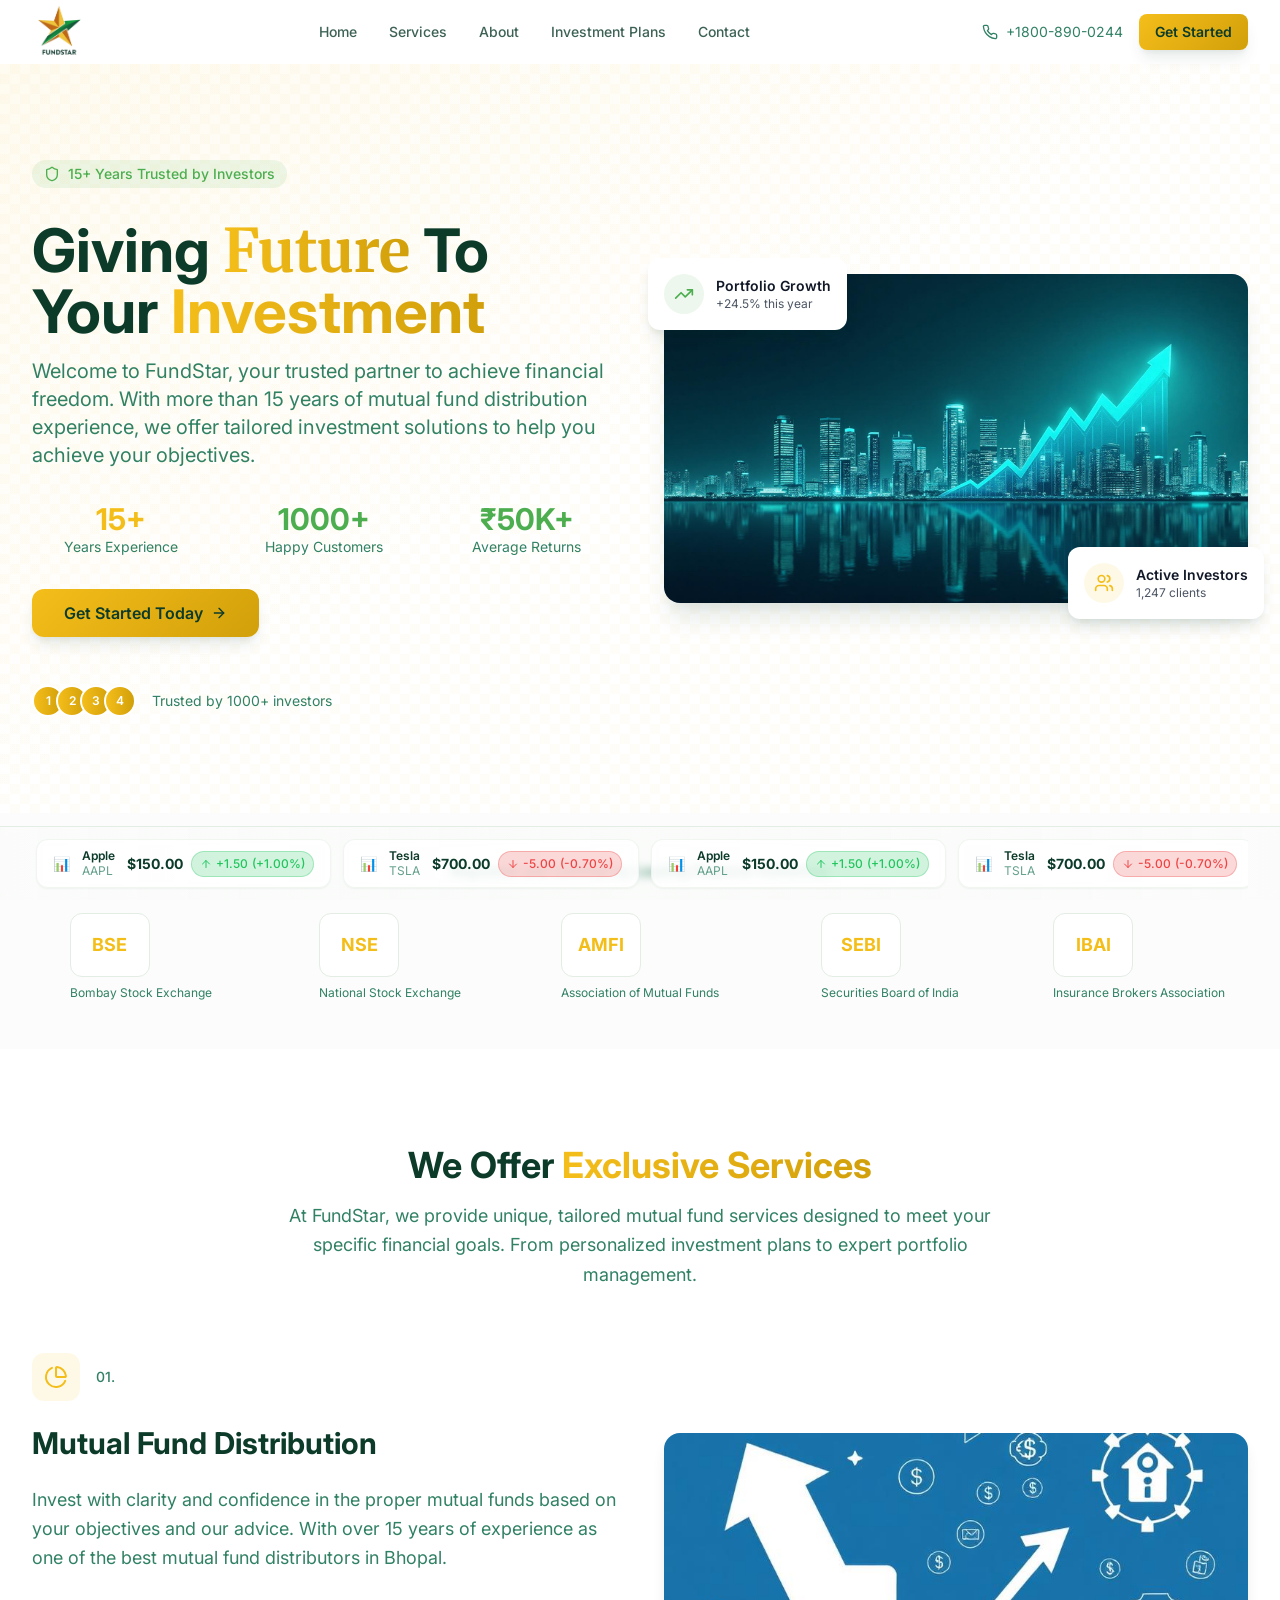
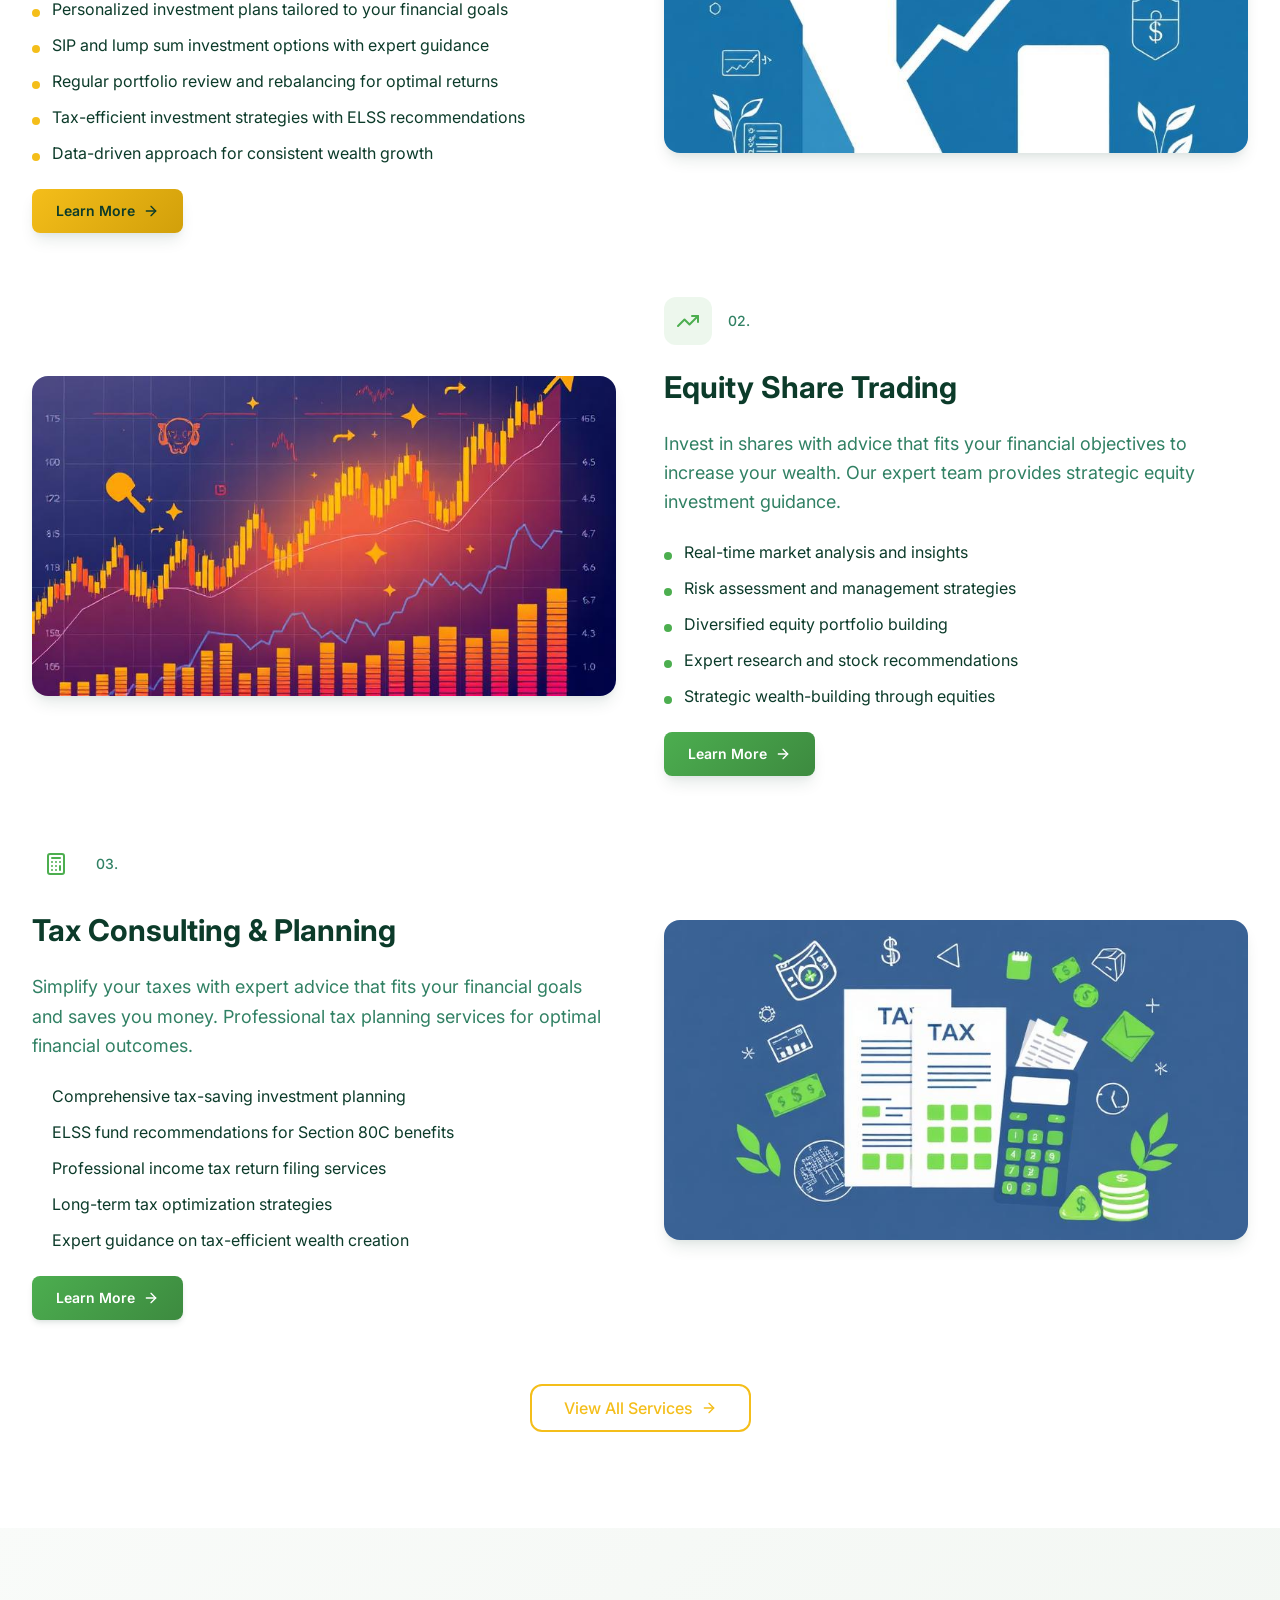
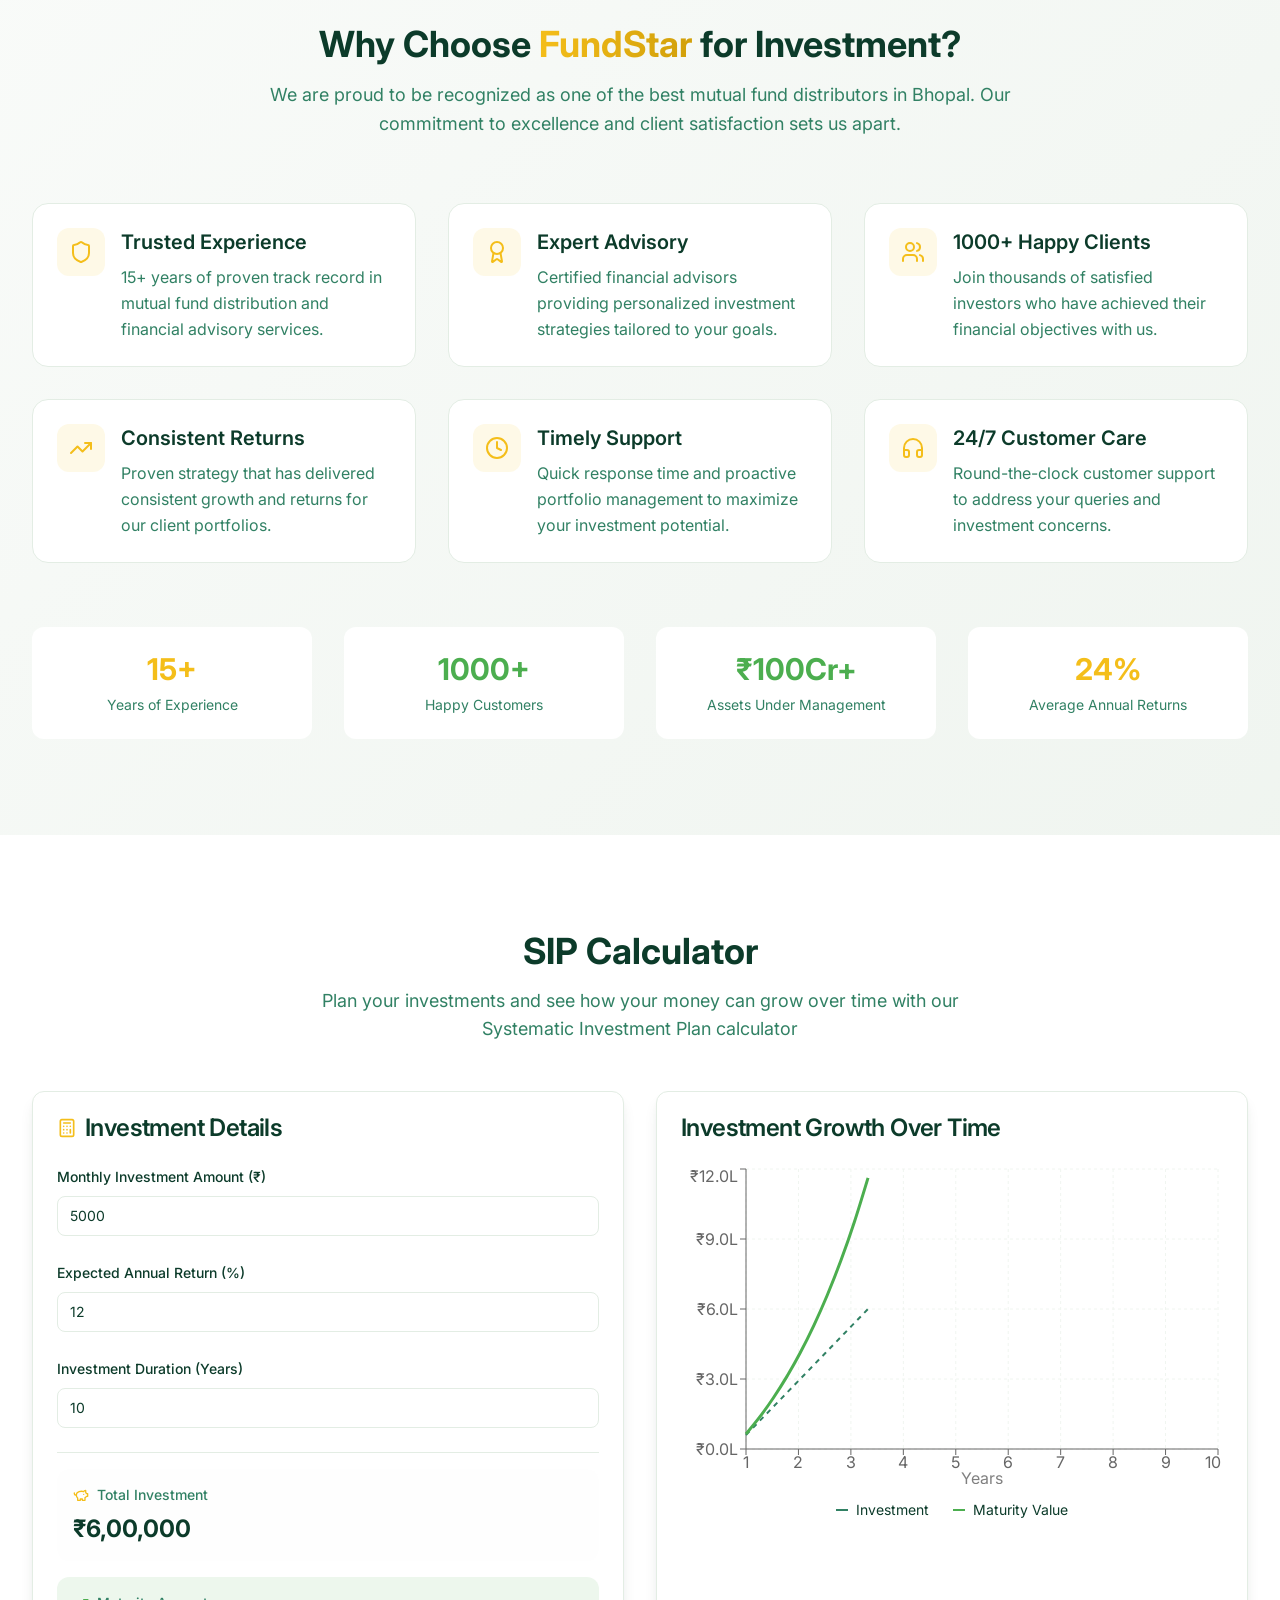
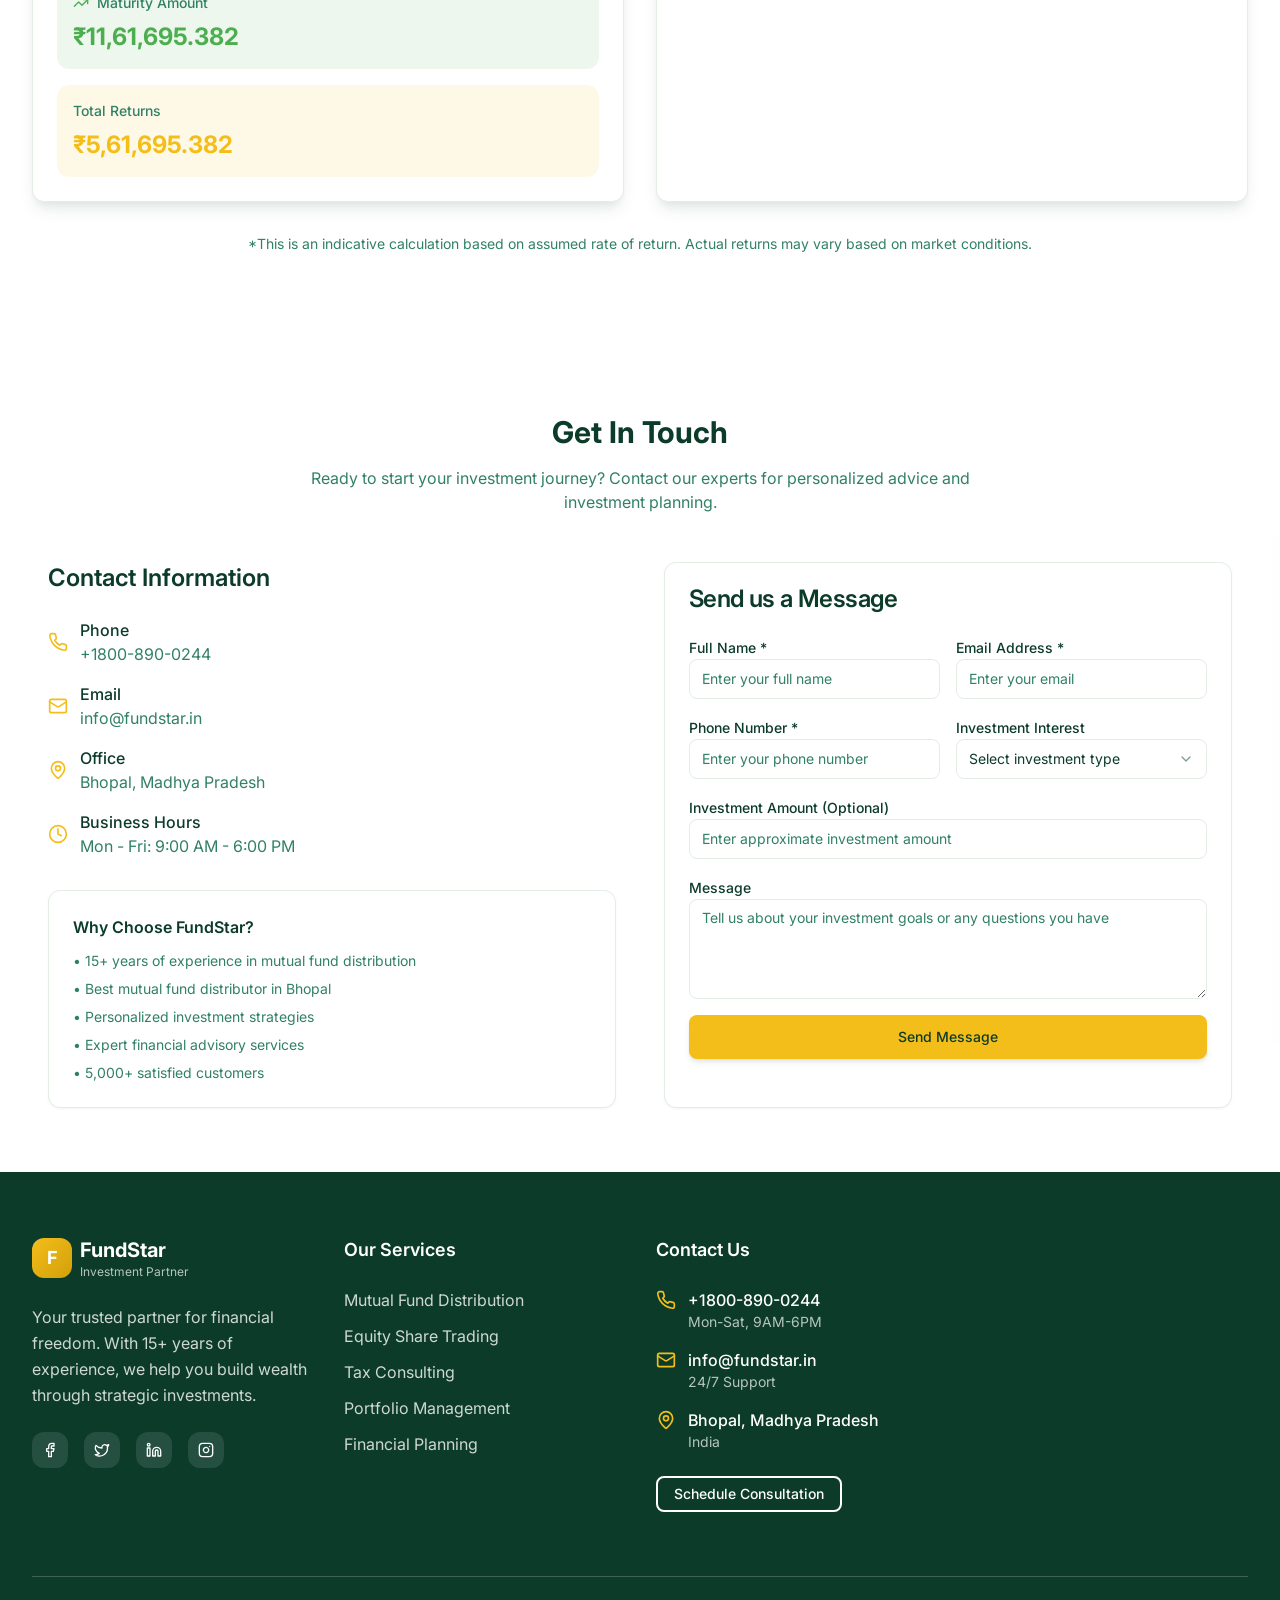
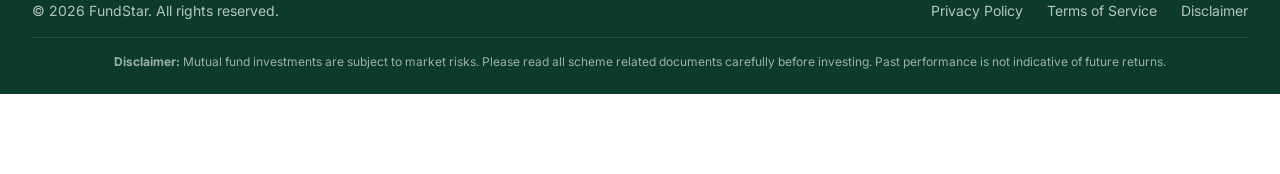
==== commit 76b09c49: "deploy: BBBSolutions/fundstar@459d6fcc2d0b397f3e7373ba17893eedcb138752" ====
--- a/index.html
+++ b/index.html
@@ -25,8 +25,8 @@
   <meta name="twitter:card" content="summary_large_image" />
   <meta name="twitter:site" content="@fundstar_in" />
   <meta name="twitter:image" content="https://fundstar.in/og-image.jpg" />
-  <script type="module" crossorigin src="/assets/index-fz0F47wq.js"></script>
-  <link rel="stylesheet" crossorigin href="/assets/index-DCDBbug2.css">
+  <script type="module" crossorigin src="/assets/index-DDpYVNc2.js"></script>
+  <link rel="stylesheet" crossorigin href="/assets/index-PYvCSc-A.css">
 </head>
 
 <body>
--- a/assets/index-PYvCSc-A.css
+++ b/assets/index-PYvCSc-A.css
@@ -0,0 +1 @@
+*,:before,:after{--tw-border-spacing-x: 0;--tw-border-spacing-y: 0;--tw-translate-x: 0;--tw-translate-y: 0;--tw-rotate: 0;--tw-skew-x: 0;--tw-skew-y: 0;--tw-scale-x: 1;--tw-scale-y: 1;--tw-pan-x: ;--tw-pan-y: ;--tw-pinch-zoom: ;--tw-scroll-snap-strictness: proximity;--tw-gradient-from-position: ;--tw-gradient-via-position: ;--tw-gradient-to-position: ;--tw-ordinal: ;--tw-slashed-zero: ;--tw-numeric-figure: ;--tw-numeric-spacing: ;--tw-numeric-fraction: ;--tw-ring-inset: ;--tw-ring-offset-width: 0px;--tw-ring-offset-color: #fff;--tw-ring-color: rgb(59 130 246 / .5);--tw-ring-offset-shadow: 0 0 #0000;--tw-ring-shadow: 0 0 #0000;--tw-shadow: 0 0 #0000;--tw-shadow-colored: 0 0 #0000;--tw-blur: ;--tw-brightness: ;--tw-contrast: ;--tw-grayscale: ;--tw-hue-rotate: ;--tw-invert: ;--tw-saturate: ;--tw-sepia: ;--tw-drop-shadow: ;--tw-backdrop-blur: ;--tw-backdrop-brightness: ;--tw-backdrop-contrast: ;--tw-backdrop-grayscale: ;--tw-backdrop-hue-rotate: ;--tw-backdrop-invert: ;--tw-backdrop-opacity: ;--tw-backdrop-saturate: ;--tw-backdrop-sepia: ;--tw-contain-size: ;--tw-contain-layout: ;--tw-contain-paint: ;--tw-contain-style: }::backdrop{--tw-border-spacing-x: 0;--tw-border-spacing-y: 0;--tw-translate-x: 0;--tw-translate-y: 0;--tw-rotate: 0;--tw-skew-x: 0;--tw-skew-y: 0;--tw-scale-x: 1;--tw-scale-y: 1;--tw-pan-x: ;--tw-pan-y: ;--tw-pinch-zoom: ;--tw-scroll-snap-strictness: proximity;--tw-gradient-from-position: ;--tw-gradient-via-position: ;--tw-gradient-to-position: ;--tw-ordinal: ;--tw-slashed-zero: ;--tw-numeric-figure: ;--tw-numeric-spacing: ;--tw-numeric-fraction: ;--tw-ring-inset: ;--tw-ring-offset-width: 0px;--tw-ring-offset-color: #fff;--tw-ring-color: rgb(59 130 246 / .5);--tw-ring-offset-shadow: 0 0 #0000;--tw-ring-shadow: 0 0 #0000;--tw-shadow: 0 0 #0000;--tw-shadow-colored: 0 0 #0000;--tw-blur: ;--tw-brightness: ;--tw-contrast: ;--tw-grayscale: ;--tw-hue-rotate: ;--tw-invert: ;--tw-saturate: ;--tw-sepia: ;--tw-drop-shadow: ;--tw-backdrop-blur: ;--tw-backdrop-brightness: ;--tw-backdrop-contrast: ;--tw-backdrop-grayscale: ;--tw-backdrop-hue-rotate: ;--tw-backdrop-invert: ;--tw-backdrop-opacity: ;--tw-backdrop-saturate: ;--tw-backdrop-sepia: ;--tw-contain-size: ;--tw-contain-layout: ;--tw-contain-paint: ;--tw-contain-style: }*,:before,:after{box-sizing:border-box;border-width:0;border-style:solid;border-color:#e5e7eb}:before,:after{--tw-content: ""}html,:host{line-height:1.5;-webkit-text-size-adjust:100%;-moz-tab-size:4;-o-tab-size:4;tab-size:4;font-family:Inter,system-ui,sans-serif;font-feature-settings:normal;font-variation-settings:normal;-webkit-tap-highlight-color:transparent}body{margin:0;line-height:inherit}hr{height:0;color:inherit;border-top-width:1px}abbr:where([title]){-webkit-text-decoration:underline dotted;text-decoration:underline dotted}h1,h2,h3,h4,h5,h6{font-size:inherit;font-weight:inherit}a{color:inherit;text-decoration:inherit}b,strong{font-weight:bolder}code,kbd,samp,pre{font-family:ui-monospace,SFMono-Regular,Menlo,Monaco,Consolas,Liberation Mono,Courier New,monospace;font-feature-settings:normal;font-variation-settings:normal;font-size:1em}small{font-size:80%}sub,sup{font-size:75%;line-height:0;position:relative;vertical-align:baseline}sub{bottom:-.25em}sup{top:-.5em}table{text-indent:0;border-color:inherit;border-collapse:collapse}button,input,optgroup,select,textarea{font-family:inherit;font-feature-settings:inherit;font-variation-settings:inherit;font-size:100%;font-weight:inherit;line-height:inherit;letter-spacing:inherit;color:inherit;margin:0;padding:0}button,select{text-transform:none}button,input:where([type=button]),input:where([type=reset]),input:where([type=submit]){-webkit-appearance:button;background-color:transparent;background-image:none}:-moz-focusring{outline:auto}:-moz-ui-invalid{box-shadow:none}progress{vertical-align:baseline}::-webkit-inner-spin-button,::-webkit-outer-spin-button{height:auto}[type=search]{-webkit-appearance:textfield;outline-offset:-2px}::-webkit-search-decoration{-webkit-appearance:none}::-webkit-file-upload-button{-webkit-appearance:button;font:inherit}summary{display:list-item}blockquote,dl,dd,h1,h2,h3,h4,h5,h6,hr,figure,p,pre{margin:0}fieldset{margin:0;padding:0}legend{padding:0}ol,ul,menu{list-style:none;margin:0;padding:0}dialog{padding:0}textarea{resize:vertical}input::-moz-placeholder,textarea::-moz-placeholder{opacity:1;color:#9ca3af}input::placeholder,textarea::placeholder{opacity:1;color:#9ca3af}button,[role=button]{cursor:pointer}:disabled{cursor:default}img,svg,video,canvas,audio,iframe,embed,object{display:block;vertical-align:middle}img,video{max-width:100%;height:auto}[hidden]:where(:not([hidden=until-found])){display:none}:root{--background: 0 0% 100%;--foreground: 158 65% 14%;--primary: 45 91% 53%;--primary-foreground: 158 65% 14%;--primary-light: 45 91% 97%;--primary-dark: 45 91% 43%;--success: 122 39% 49%;--success-foreground: 0 0% 100%;--success-light: 122 39% 97%;--coral: 122 39% 49%;--coral-foreground: 0 0% 100%;--coral-light: 122 39% 97%;--card: 0 0% 100%;--card-foreground: 158 65% 14%;--card-hover: 122 39% 98%;--secondary: 122 20% 95%;--secondary-foreground: 158 65% 14%;--muted: 122 20% 95%;--muted-foreground: 158 45% 35%;--accent: 122 20% 95%;--accent-foreground: 158 65% 14%;--destructive: 0 84% 60%;--destructive-foreground: 0 0% 100%;--warning: 38 92% 50%;--warning-foreground: 0 0% 100%;--border: 122 20% 91%;--input: 122 20% 91%;--ring: 45 91% 53%;--popover: 0 0% 100%;--popover-foreground: 158 65% 14%;--radius-lg: 12px;--radius-xl: 16px;--gradient-hero: linear-gradient(135deg, hsl(45, 91%, 53%) 0%, hsl(45, 91%, 43%) 100%);--gradient-success: linear-gradient(135deg, hsl(122, 39%, 49%) 0%, hsl(122, 39%, 39%) 100%);--gradient-coral: linear-gradient(135deg, hsl(122, 39%, 49%) 0%, hsl(122, 39%, 39%) 100%);--gradient-light: linear-gradient(135deg, hsl(122, 20%, 98%) 0%, hsl(122, 20%, 95%) 100%);--shadow-sm: 0 1px 2px 0 hsl(158 65% 14% / .05);--shadow-md: 0 4px 6px -1px hsl(158 65% 14% / .1), 0 2px 4px -1px hsl(158 65% 14% / .06);--shadow-lg: 0 10px 15px -3px hsl(158 65% 14% / .1), 0 4px 6px -2px hsl(158 65% 14% / .05);--shadow-xl: 0 20px 25px -5px hsl(158 65% 14% / .1), 0 10px 10px -5px hsl(158 65% 14% / .04);--shadow-primary: 0 10px 30px -10px hsl(45 91% 53% / .3);--shadow-success: 0 10px 30px -10px hsl(122 39% 49% / .3);--transition-all: all .3s cubic-bezier(.4, 0, .2, 1);--transition-colors: color .2s ease-in-out, background-color .2s ease-in-out, border-color .2s ease-in-out;--radius: 8px;--sidebar-background: 0 0% 98%;--sidebar-foreground: 240 5.3% 26.1%;--sidebar-primary: 240 5.9% 10%;--sidebar-primary-foreground: 0 0% 98%;--sidebar-accent: 240 4.8% 95.9%;--sidebar-accent-foreground: 240 5.9% 10%;--sidebar-border: 220 13% 91%;--sidebar-ring: 217.2 91.2% 59.8%}.dark{--background: 158 65% 6%;--foreground: 122 20% 95%;--primary: 45 91% 53%;--primary-foreground: 158 65% 14%;--primary-light: 45 91% 15%;--primary-dark: 45 91% 63%;--success: 122 39% 49%;--success-foreground: 0 0% 100%;--success-light: 122 39% 15%;--coral: 122 39% 49%;--coral-foreground: 0 0% 100%;--coral-light: 122 39% 15%;--card: 158 65% 8%;--card-foreground: 122 20% 95%;--card-hover: 158 65% 12%;--secondary: 158 65% 12%;--secondary-foreground: 122 20% 95%;--muted: 158 65% 12%;--muted-foreground: 122 20% 70%;--accent: 158 65% 12%;--accent-foreground: 122 20% 95%;--destructive: 0 84% 60%;--destructive-foreground: 0 0% 100%;--warning: 38 92% 50%;--warning-foreground: 0 0% 100%;--border: 158 65% 21%;--input: 158 65% 21%;--ring: 45 91% 53%;--popover: 158 65% 8%;--popover-foreground: 122 20% 95%;--gradient-hero: linear-gradient(135deg, hsl(45, 91%, 53%) 0%, hsl(45, 91%, 63%) 100%);--gradient-success: linear-gradient(135deg, hsl(122, 39%, 49%) 0%, hsl(122, 39%, 59%) 100%);--gradient-coral: linear-gradient(135deg, hsl(122, 39%, 49%) 0%, hsl(122, 39%, 59%) 100%);--gradient-light: linear-gradient(135deg, hsl(158, 65%, 8%) 0%, hsl(158, 65%, 12%) 100%);--shadow-sm: 0 1px 2px 0 hsl(0 0% 0% / .15);--shadow-md: 0 4px 6px -1px hsl(0 0% 0% / .3), 0 2px 4px -1px hsl(0 0% 0% / .2);--shadow-lg: 0 10px 15px -3px hsl(0 0% 0% / .3), 0 4px 6px -2px hsl(0 0% 0% / .2);--shadow-xl: 0 20px 25px -5px hsl(0 0% 0% / .3), 0 10px 10px -5px hsl(0 0% 0% / .15);--shadow-primary: 0 10px 30px -10px hsl(45 91% 53% / .4);--shadow-success: 0 10px 30px -10px hsl(122 39% 49% / .4);--sidebar-background: 158 65% 6%;--sidebar-foreground: 122 20% 95%;--sidebar-primary: 45 91% 53%;--sidebar-primary-foreground: 158 65% 14%;--sidebar-accent: 158 65% 12%;--sidebar-accent-foreground: 122 20% 95%;--sidebar-border: 158 65% 21%;--sidebar-ring: 45 91% 53%}*{border-color:hsl(var(--border))}body{background-color:hsl(var(--background));font-family:Inter,system-ui,sans-serif;color:hsl(var(--foreground));-webkit-font-smoothing:antialiased;-moz-osx-font-smoothing:grayscale}h1,h2,h3,h4,h5,h6{font-family:Inter,system-ui,sans-serif}.container{width:100%;margin-right:auto;margin-left:auto;padding-right:2rem;padding-left:2rem}@media (min-width: 1400px){.container{max-width:1400px}}.trust-badge{display:inline-flex;align-items:center;gap:.5rem;border-radius:9999px;background-color:hsl(var(--success) / .1);padding:.25rem .75rem;font-size:.875rem;line-height:1.25rem;font-weight:500;color:hsl(var(--success))}.gradient-text{background-image:linear-gradient(to right,var(--tw-gradient-stops));--tw-gradient-from: hsl(var(--primary)) var(--tw-gradient-from-position);--tw-gradient-to: hsl(var(--primary) / 0) var(--tw-gradient-to-position);--tw-gradient-stops: var(--tw-gradient-from), var(--tw-gradient-to);--tw-gradient-to: hsl(var(--primary-dark)) var(--tw-gradient-to-position);-webkit-background-clip:text;background-clip:text;color:transparent}.stat-card{border-radius:var(--radius-lg);background-color:hsl(var(--card));padding:1.5rem;text-align:center;transition-property:var(--transition-colors);transition-timing-function:cubic-bezier(.4,0,.2,1);transition-duration:.15s}.stat-card:hover{background-color:hsl(var(--card-hover))}.service-card{border-radius:var(--radius-xl);border-width:1px;border-color:hsl(var(--border));background-color:hsl(var(--card));padding:1.5rem;transition-property:var(--transition-all);transition-timing-function:cubic-bezier(.4,0,.2,1);transition-duration:.3s;animation-duration:.3s}.service-card:hover{border-color:hsl(var(--primary) / .2);--tw-shadow: var(--shadow-lg);--tw-shadow-colored: var(--shadow-lg);box-shadow:var(--tw-ring-offset-shadow, 0 0 #0000),var(--tw-ring-shadow, 0 0 #0000),var(--tw-shadow)}.section-padding{padding-top:4rem;padding-bottom:4rem}@media (min-width: 768px){.section-padding{padding-top:6rem;padding-bottom:6rem}}@keyframes scroll{0%{transform:translate(0)}to{transform:translate(-33.333%)}}.animate-scroll{animation:scroll 90s linear infinite}.sr-only{position:absolute;width:1px;height:1px;padding:0;margin:-1px;overflow:hidden;clip:rect(0,0,0,0);white-space:nowrap;border-width:0}.pointer-events-none{pointer-events:none}.pointer-events-auto{pointer-events:auto}.visible{visibility:visible}.invisible{visibility:hidden}.static{position:static}.fixed{position:fixed}.absolute{position:absolute}.relative{position:relative}.sticky{position:sticky}.inset-0{top:0;right:0;bottom:0;left:0}.inset-x-0{left:0;right:0}.inset-y-0{top:0;bottom:0}.-bottom-12{bottom:-3rem}.-bottom-4{bottom:-1rem}.-left-12{left:-3rem}.-left-4{left:-1rem}.-right-12{right:-3rem}.-right-4{right:-1rem}.-top-12{top:-3rem}.-top-3{top:-.75rem}.-top-4{top:-1rem}.bottom-0{bottom:0}.left-0{left:0}.left-1{left:.25rem}.left-1\/2{left:50%}.left-2{left:.5rem}.left-4{left:1rem}.left-\[50\%\]{left:50%}.right-0{right:0}.right-1{right:.25rem}.right-2{right:.5rem}.right-3{right:.75rem}.right-4{right:1rem}.top-0{top:0}.top-1\.5{top:.375rem}.top-1\/2{top:50%}.top-2{top:.5rem}.top-3\.5{top:.875rem}.top-4{top:1rem}.top-\[1px\]{top:1px}.top-\[50\%\]{top:50%}.top-\[60\%\]{top:60%}.top-full{top:100%}.-z-10{z-index:-10}.z-10{z-index:10}.z-20{z-index:20}.z-40{z-index:40}.z-50{z-index:50}.z-\[100\]{z-index:100}.z-\[1\]{z-index:1}.order-1{order:1}.order-2{order:2}.col-span-2{grid-column:span 2 / span 2}.-mx-1{margin-left:-.25rem;margin-right:-.25rem}.mx-1{margin-left:.25rem;margin-right:.25rem}.mx-2{margin-left:.5rem;margin-right:.5rem}.mx-3\.5{margin-left:.875rem;margin-right:.875rem}.mx-auto{margin-left:auto;margin-right:auto}.my-0\.5{margin-top:.125rem;margin-bottom:.125rem}.my-1{margin-top:.25rem;margin-bottom:.25rem}.-ml-4{margin-left:-1rem}.-mt-1{margin-top:-.25rem}.-mt-4{margin-top:-1rem}.mb-1{margin-bottom:.25rem}.mb-12{margin-bottom:3rem}.mb-16{margin-bottom:4rem}.mb-2{margin-bottom:.5rem}.mb-20{margin-bottom:5rem}.mb-3{margin-bottom:.75rem}.mb-4{margin-bottom:1rem}.mb-6{margin-bottom:1.5rem}.mb-8{margin-bottom:2rem}.ml-1{margin-left:.25rem}.ml-2{margin-left:.5rem}.ml-auto{margin-left:auto}.mr-2{margin-right:.5rem}.mr-4{margin-right:1rem}.mr-6{margin-right:1.5rem}.mt-0\.5{margin-top:.125rem}.mt-1\.5{margin-top:.375rem}.mt-12{margin-top:3rem}.mt-16{margin-top:4rem}.mt-2{margin-top:.5rem}.mt-20{margin-top:5rem}.mt-24{margin-top:6rem}.mt-3{margin-top:.75rem}.mt-4{margin-top:1rem}.mt-8{margin-top:2rem}.mt-auto{margin-top:auto}.block{display:block}.flex{display:flex}.inline-flex{display:inline-flex}.table{display:table}.grid{display:grid}.hidden{display:none}.aspect-square{aspect-ratio:1 / 1}.aspect-video{aspect-ratio:16 / 9}.size-4{width:1rem;height:1rem}.h-0\.5{height:.125rem}.h-1\.5{height:.375rem}.h-10{height:2.5rem}.h-11{height:2.75rem}.h-12{height:3rem}.h-14{height:3.5rem}.h-16{height:4rem}.h-2{height:.5rem}.h-2\.5{height:.625rem}.h-3{height:.75rem}.h-3\.5{height:.875rem}.h-4{height:1rem}.h-5{height:1.25rem}.h-6{height:1.5rem}.h-64{height:16rem}.h-7{height:1.75rem}.h-8{height:2rem}.h-80{height:20rem}.h-9{height:2.25rem}.h-\[1px\]{height:1px}.h-\[90vh\]{height:90vh}.h-\[var\(--radix-navigation-menu-viewport-height\)\]{height:var(--radix-navigation-menu-viewport-height)}.h-\[var\(--radix-select-trigger-height\)\]{height:var(--radix-select-trigger-height)}.h-auto{height:auto}.h-full{height:100%}.h-px{height:1px}.h-svh{height:100svh}.max-h-96{max-height:24rem}.max-h-\[300px\]{max-height:300px}.max-h-screen{max-height:100vh}.min-h-0{min-height:0px}.min-h-\[100px\]{min-height:100px}.min-h-\[80px\]{min-height:80px}.min-h-screen{min-height:100vh}.min-h-svh{min-height:100svh}.w-0{width:0px}.w-1{width:.25rem}.w-1\.5{width:.375rem}.w-10{width:2.5rem}.w-11{width:2.75rem}.w-12{width:3rem}.w-16{width:4rem}.w-2{width:.5rem}.w-2\.5{width:.625rem}.w-20{width:5rem}.w-3{width:.75rem}.w-3\.5{width:.875rem}.w-3\/4{width:75%}.w-4{width:1rem}.w-5{width:1.25rem}.w-6{width:1.5rem}.w-64{width:16rem}.w-7{width:1.75rem}.w-72{width:18rem}.w-8{width:2rem}.w-9{width:2.25rem}.w-\[--sidebar-width\]{width:var(--sidebar-width)}.w-\[100px\]{width:100px}.w-\[1px\]{width:1px}.w-auto{width:auto}.w-full{width:100%}.w-max{width:-moz-max-content;width:max-content}.w-px{width:1px}.min-w-0{min-width:0px}.min-w-5{min-width:1.25rem}.min-w-\[12rem\]{min-width:12rem}.min-w-\[8rem\]{min-width:8rem}.min-w-\[var\(--radix-select-trigger-width\)\]{min-width:var(--radix-select-trigger-width)}.max-w-2xl{max-width:42rem}.max-w-3xl{max-width:48rem}.max-w-4xl{max-width:56rem}.max-w-\[--skeleton-width\]{max-width:var(--skeleton-width)}.max-w-lg{max-width:32rem}.max-w-max{max-width:-moz-max-content;max-width:max-content}.max-w-md{max-width:28rem}.max-w-screen-xl{max-width:1280px}.flex-1{flex:1 1 0%}.flex-shrink-0,.shrink-0{flex-shrink:0}.grow{flex-grow:1}.grow-0{flex-grow:0}.basis-full{flex-basis:100%}.caption-bottom{caption-side:bottom}.border-collapse{border-collapse:collapse}.-translate-x-1\/2{--tw-translate-x: -50%;transform:translate(var(--tw-translate-x),var(--tw-translate-y)) rotate(var(--tw-rotate)) skew(var(--tw-skew-x)) skewY(var(--tw-skew-y)) scaleX(var(--tw-scale-x)) scaleY(var(--tw-scale-y))}.-translate-x-px{--tw-translate-x: -1px;transform:translate(var(--tw-translate-x),var(--tw-translate-y)) rotate(var(--tw-rotate)) skew(var(--tw-skew-x)) skewY(var(--tw-skew-y)) scaleX(var(--tw-scale-x)) scaleY(var(--tw-scale-y))}.-translate-y-1\/2{--tw-translate-y: -50%;transform:translate(var(--tw-translate-x),var(--tw-translate-y)) rotate(var(--tw-rotate)) skew(var(--tw-skew-x)) skewY(var(--tw-skew-y)) scaleX(var(--tw-scale-x)) scaleY(var(--tw-scale-y))}.translate-x-4{--tw-translate-x: 1rem;transform:translate(var(--tw-translate-x),var(--tw-translate-y)) rotate(var(--tw-rotate)) skew(var(--tw-skew-x)) skewY(var(--tw-skew-y)) scaleX(var(--tw-scale-x)) scaleY(var(--tw-scale-y))}.translate-x-\[-50\%\]{--tw-translate-x: -50%;transform:translate(var(--tw-translate-x),var(--tw-translate-y)) rotate(var(--tw-rotate)) skew(var(--tw-skew-x)) skewY(var(--tw-skew-y)) scaleX(var(--tw-scale-x)) scaleY(var(--tw-scale-y))}.translate-x-px{--tw-translate-x: 1px;transform:translate(var(--tw-translate-x),var(--tw-translate-y)) rotate(var(--tw-rotate)) skew(var(--tw-skew-x)) skewY(var(--tw-skew-y)) scaleX(var(--tw-scale-x)) scaleY(var(--tw-scale-y))}.translate-y-4{--tw-translate-y: 1rem;transform:translate(var(--tw-translate-x),var(--tw-translate-y)) rotate(var(--tw-rotate)) skew(var(--tw-skew-x)) skewY(var(--tw-skew-y)) scaleX(var(--tw-scale-x)) scaleY(var(--tw-scale-y))}.translate-y-\[-50\%\]{--tw-translate-y: -50%;transform:translate(var(--tw-translate-x),var(--tw-translate-y)) rotate(var(--tw-rotate)) skew(var(--tw-skew-x)) skewY(var(--tw-skew-y)) scaleX(var(--tw-scale-x)) scaleY(var(--tw-scale-y))}.rotate-45{--tw-rotate: 45deg;transform:translate(var(--tw-translate-x),var(--tw-translate-y)) rotate(var(--tw-rotate)) skew(var(--tw-skew-x)) skewY(var(--tw-skew-y)) scaleX(var(--tw-scale-x)) scaleY(var(--tw-scale-y))}.rotate-90{--tw-rotate: 90deg;transform:translate(var(--tw-translate-x),var(--tw-translate-y)) rotate(var(--tw-rotate)) skew(var(--tw-skew-x)) skewY(var(--tw-skew-y)) scaleX(var(--tw-scale-x)) scaleY(var(--tw-scale-y))}.transform{transform:translate(var(--tw-translate-x),var(--tw-translate-y)) rotate(var(--tw-rotate)) skew(var(--tw-skew-x)) skewY(var(--tw-skew-y)) scaleX(var(--tw-scale-x)) scaleY(var(--tw-scale-y))}@keyframes fade-in-up{0%{opacity:0;transform:translateY(40px)}to{opacity:1;transform:translateY(0)}}.animate-fade-in-up{animation:fade-in-up .8s ease-out}@keyframes float{0%,to{transform:translateY(0)}50%{transform:translateY(-10px)}}.animate-float{animation:float 3s ease-in-out infinite}@keyframes pulse{50%{opacity:.5}}.animate-pulse{animation:pulse 2s cubic-bezier(.4,0,.6,1) infinite}@keyframes spin{to{transform:rotate(360deg)}}.animate-spin{animation:spin 1s linear infinite}.cursor-default{cursor:default}.cursor-pointer{cursor:pointer}.touch-none{touch-action:none}.select-none{-webkit-user-select:none;-moz-user-select:none;user-select:none}.list-none{list-style-type:none}.grid-cols-1{grid-template-columns:repeat(1,minmax(0,1fr))}.grid-cols-2{grid-template-columns:repeat(2,minmax(0,1fr))}.flex-row{flex-direction:row}.flex-col{flex-direction:column}.flex-col-reverse{flex-direction:column-reverse}.flex-wrap{flex-wrap:wrap}.items-start{align-items:flex-start}.items-end{align-items:flex-end}.items-center{align-items:center}.items-stretch{align-items:stretch}.justify-center{justify-content:center}.justify-between{justify-content:space-between}.justify-items-center{justify-items:center}.gap-1{gap:.25rem}.gap-1\.5{gap:.375rem}.gap-12{gap:3rem}.gap-2{gap:.5rem}.gap-20{gap:5rem}.gap-3{gap:.75rem}.gap-4{gap:1rem}.gap-6{gap:1.5rem}.gap-8{gap:2rem}.-space-x-2>:not([hidden])~:not([hidden]){--tw-space-x-reverse: 0;margin-right:calc(-.5rem * var(--tw-space-x-reverse));margin-left:calc(-.5rem * calc(1 - var(--tw-space-x-reverse)))}.space-x-1>:not([hidden])~:not([hidden]){--tw-space-x-reverse: 0;margin-right:calc(.25rem * var(--tw-space-x-reverse));margin-left:calc(.25rem * calc(1 - var(--tw-space-x-reverse)))}.space-x-2>:not([hidden])~:not([hidden]){--tw-space-x-reverse: 0;margin-right:calc(.5rem * var(--tw-space-x-reverse));margin-left:calc(.5rem * calc(1 - var(--tw-space-x-reverse)))}.space-x-3>:not([hidden])~:not([hidden]){--tw-space-x-reverse: 0;margin-right:calc(.75rem * var(--tw-space-x-reverse));margin-left:calc(.75rem * calc(1 - var(--tw-space-x-reverse)))}.space-x-4>:not([hidden])~:not([hidden]){--tw-space-x-reverse: 0;margin-right:calc(1rem * var(--tw-space-x-reverse));margin-left:calc(1rem * calc(1 - var(--tw-space-x-reverse)))}.space-x-6>:not([hidden])~:not([hidden]){--tw-space-x-reverse: 0;margin-right:calc(1.5rem * var(--tw-space-x-reverse));margin-left:calc(1.5rem * calc(1 - var(--tw-space-x-reverse)))}.space-x-8>:not([hidden])~:not([hidden]){--tw-space-x-reverse: 0;margin-right:calc(2rem * var(--tw-space-x-reverse));margin-left:calc(2rem * calc(1 - var(--tw-space-x-reverse)))}.space-y-1>:not([hidden])~:not([hidden]){--tw-space-y-reverse: 0;margin-top:calc(.25rem * calc(1 - var(--tw-space-y-reverse)));margin-bottom:calc(.25rem * var(--tw-space-y-reverse))}.space-y-1\.5>:not([hidden])~:not([hidden]){--tw-space-y-reverse: 0;margin-top:calc(.375rem * calc(1 - var(--tw-space-y-reverse)));margin-bottom:calc(.375rem * var(--tw-space-y-reverse))}.space-y-10>:not([hidden])~:not([hidden]){--tw-space-y-reverse: 0;margin-top:calc(2.5rem * calc(1 - var(--tw-space-y-reverse)));margin-bottom:calc(2.5rem * var(--tw-space-y-reverse))}.space-y-16>:not([hidden])~:not([hidden]){--tw-space-y-reverse: 0;margin-top:calc(4rem * calc(1 - var(--tw-space-y-reverse)));margin-bottom:calc(4rem * var(--tw-space-y-reverse))}.space-y-2>:not([hidden])~:not([hidden]){--tw-space-y-reverse: 0;margin-top:calc(.5rem * calc(1 - var(--tw-space-y-reverse)));margin-bottom:calc(.5rem * var(--tw-space-y-reverse))}.space-y-3>:not([hidden])~:not([hidden]){--tw-space-y-reverse: 0;margin-top:calc(.75rem * calc(1 - var(--tw-space-y-reverse)));margin-bottom:calc(.75rem * var(--tw-space-y-reverse))}.space-y-4>:not([hidden])~:not([hidden]){--tw-space-y-reverse: 0;margin-top:calc(1rem * calc(1 - var(--tw-space-y-reverse)));margin-bottom:calc(1rem * var(--tw-space-y-reverse))}.space-y-6>:not([hidden])~:not([hidden]){--tw-space-y-reverse: 0;margin-top:calc(1.5rem * calc(1 - var(--tw-space-y-reverse)));margin-bottom:calc(1.5rem * var(--tw-space-y-reverse))}.space-y-8>:not([hidden])~:not([hidden]){--tw-space-y-reverse: 0;margin-top:calc(2rem * calc(1 - var(--tw-space-y-reverse)));margin-bottom:calc(2rem * var(--tw-space-y-reverse))}.overflow-auto{overflow:auto}.overflow-hidden{overflow:hidden}.overflow-y-auto{overflow-y:auto}.overflow-x-hidden{overflow-x:hidden}.whitespace-nowrap{white-space:nowrap}.break-words{overflow-wrap:break-word}.rounded{border-radius:.25rem}.rounded-\[2px\]{border-radius:2px}.rounded-\[inherit\]{border-radius:inherit}.rounded-full{border-radius:9999px}.rounded-lg{border-radius:var(--radius-lg)}.rounded-md{border-radius:var(--radius)}.rounded-sm{border-radius:calc(var(--radius) / 2)}.rounded-xl{border-radius:var(--radius-xl)}.rounded-t-\[10px\]{border-top-left-radius:10px;border-top-right-radius:10px}.rounded-tl-sm{border-top-left-radius:calc(var(--radius) / 2)}.border{border-width:1px}.border-0{border-width:0px}.border-2{border-width:2px}.border-\[1\.5px\]{border-width:1.5px}.border-y{border-top-width:1px;border-bottom-width:1px}.border-b{border-bottom-width:1px}.border-b-2{border-bottom-width:2px}.border-l{border-left-width:1px}.border-r{border-right-width:1px}.border-t{border-top-width:1px}.border-dashed{border-style:dashed}.border-\[--color-border\]{border-color:var(--color-border)}.border-background{border-color:hsl(var(--background))}.border-background\/10{border-color:hsl(var(--background) / .1)}.border-background\/20{border-color:hsl(var(--background) / .2)}.border-border{border-color:hsl(var(--border))}.border-border\/40{border-color:hsl(var(--border) / .4)}.border-border\/50{border-color:hsl(var(--border) / .5)}.border-destructive{border-color:hsl(var(--destructive))}.border-destructive\/50{border-color:hsl(var(--destructive) / .5)}.border-green-500\/30{border-color:#22c55e4d}.border-input{border-color:hsl(var(--input))}.border-primary{border-color:hsl(var(--primary))}.border-red-500\/30{border-color:#ef44444d}.border-sidebar-border{border-color:hsl(var(--sidebar-border))}.border-transparent{border-color:transparent}.border-white{--tw-border-opacity: 1;border-color:rgb(255 255 255 / var(--tw-border-opacity, 1))}.border-l-transparent{border-left-color:transparent}.border-t-transparent{border-top-color:transparent}.bg-\[--color-bg\]{background-color:var(--color-bg)}.bg-accent{background-color:hsl(var(--accent))}.bg-accent\/10{background-color:hsl(var(--accent) / .1)}.bg-accent\/5{background-color:hsl(var(--accent) / .05)}.bg-background{background-color:hsl(var(--background))}.bg-background\/10{background-color:hsl(var(--background) / .1)}.bg-background\/95{background-color:hsl(var(--background) / .95)}.bg-black\/80{background-color:#000c}.bg-border{background-color:hsl(var(--border))}.bg-card{background-color:hsl(var(--card))}.bg-card\/50{background-color:hsl(var(--card) / .5)}.bg-card\/80{background-color:hsl(var(--card) / .8)}.bg-destructive{background-color:hsl(var(--destructive))}.bg-foreground{background-color:hsl(var(--foreground))}.bg-foreground\/40{background-color:hsl(var(--foreground) / .4)}.bg-gray-100{--tw-bg-opacity: 1;background-color:rgb(243 244 246 / var(--tw-bg-opacity, 1))}.bg-green-500\/20{background-color:#22c55e33}.bg-muted{background-color:hsl(var(--muted))}.bg-muted-foreground{background-color:hsl(var(--muted-foreground))}.bg-muted\/30{background-color:hsl(var(--muted) / .3)}.bg-muted\/50{background-color:hsl(var(--muted) / .5)}.bg-popover{background-color:hsl(var(--popover))}.bg-primary{background-color:hsl(var(--primary))}.bg-primary\/10{background-color:hsl(var(--primary) / .1)}.bg-primary\/5{background-color:hsl(var(--primary) / .05)}.bg-red-500\/20{background-color:#ef444433}.bg-secondary{background-color:hsl(var(--secondary))}.bg-sidebar{background-color:hsl(var(--sidebar-background))}.bg-sidebar-border{background-color:hsl(var(--sidebar-border))}.bg-success{background-color:hsl(var(--success))}.bg-success\/10{background-color:hsl(var(--success) / .1)}.bg-transparent{background-color:transparent}.bg-white{--tw-bg-opacity: 1;background-color:rgb(255 255 255 / var(--tw-bg-opacity, 1))}.bg-\[linear-gradient\(45deg\,hsl\(var\(--primary\)\/0\.03\)_25\%\,transparent_25\%\,transparent_75\%\,hsl\(var\(--primary\)\/0\.03\)_75\%\,hsl\(var\(--primary\)\/0\.03\)\)\,linear-gradient\(45deg\,hsl\(var\(--primary\)\/0\.03\)_25\%\,transparent_25\%\,transparent_75\%\,hsl\(var\(--primary\)\/0\.03\)_75\%\,hsl\(var\(--primary\)\/0\.03\)\)\]{background-image:linear-gradient(45deg,hsl(var(--primary)/.03) 25%,transparent 25%,transparent 75%,hsl(var(--primary)/.03) 75%,hsl(var(--primary)/.03)),linear-gradient(45deg,hsl(var(--primary)/.03) 25%,transparent 25%,transparent 75%,hsl(var(--primary)/.03) 75%,hsl(var(--primary)/.03))}.bg-gradient-coral{background-image:var(--gradient-coral)}.bg-gradient-hero{background-image:var(--gradient-hero)}.bg-gradient-light{background-image:var(--gradient-light)}.bg-gradient-success{background-image:var(--gradient-success)}.bg-gradient-to-br{background-image:linear-gradient(to bottom right,var(--tw-gradient-stops))}.bg-gradient-to-r{background-image:linear-gradient(to right,var(--tw-gradient-stops))}.from-accent\/5{--tw-gradient-from: hsl(var(--accent) / .05) var(--tw-gradient-from-position);--tw-gradient-to: hsl(var(--accent) / 0) var(--tw-gradient-to-position);--tw-gradient-stops: var(--tw-gradient-from), var(--tw-gradient-to)}.from-primary{--tw-gradient-from: hsl(var(--primary)) var(--tw-gradient-from-position);--tw-gradient-to: hsl(var(--primary) / 0) var(--tw-gradient-to-position);--tw-gradient-stops: var(--tw-gradient-from), var(--tw-gradient-to)}.from-primary-light{--tw-gradient-from: hsl(var(--primary-light)) var(--tw-gradient-from-position);--tw-gradient-to: hsl(var(--primary-light) / 0) var(--tw-gradient-to-position);--tw-gradient-stops: var(--tw-gradient-from), var(--tw-gradient-to)}.from-primary\/5{--tw-gradient-from: hsl(var(--primary) / .05) var(--tw-gradient-from-position);--tw-gradient-to: hsl(var(--primary) / 0) var(--tw-gradient-to-position);--tw-gradient-stops: var(--tw-gradient-from), var(--tw-gradient-to)}.via-accent\/10{--tw-gradient-to: hsl(var(--accent) / 0) var(--tw-gradient-to-position);--tw-gradient-stops: var(--tw-gradient-from), hsl(var(--accent) / .1) var(--tw-gradient-via-position), var(--tw-gradient-to)}.via-background{--tw-gradient-to: hsl(var(--background) / 0) var(--tw-gradient-to-position);--tw-gradient-stops: var(--tw-gradient-from), hsl(var(--background)) var(--tw-gradient-via-position), var(--tw-gradient-to)}.to-accent\/5{--tw-gradient-to: hsl(var(--accent) / .05) var(--tw-gradient-to-position)}.to-background{--tw-gradient-to: hsl(var(--background)) var(--tw-gradient-to-position)}.to-primary-dark{--tw-gradient-to: hsl(var(--primary-dark)) var(--tw-gradient-to-position)}.to-primary\/70{--tw-gradient-to: hsl(var(--primary) / .7) var(--tw-gradient-to-position)}.to-success\/5{--tw-gradient-to: hsl(var(--success) / .05) var(--tw-gradient-to-position)}.bg-\[length\:20px_20px\]{background-size:20px 20px}.bg-cover{background-size:cover}.bg-clip-text{-webkit-background-clip:text;background-clip:text}.bg-\[position\:0_0\,10px_10px\]{background-position:0 0,10px 10px}.bg-center{background-position:center}.fill-current{fill:currentColor}.stroke-muted{stroke:hsl(var(--muted))}.object-contain{-o-object-fit:contain;object-fit:contain}.object-cover{-o-object-fit:cover;object-fit:cover}.p-0{padding:0}.p-1{padding:.25rem}.p-2{padding:.5rem}.p-3{padding:.75rem}.p-4{padding:1rem}.p-6{padding:1.5rem}.p-8{padding:2rem}.p-\[1px\]{padding:1px}.px-1{padding-left:.25rem;padding-right:.25rem}.px-10{padding-left:2.5rem;padding-right:2.5rem}.px-2{padding-left:.5rem;padding-right:.5rem}.px-2\.5{padding-left:.625rem;padding-right:.625rem}.px-3{padding-left:.75rem;padding-right:.75rem}.px-4{padding-left:1rem;padding-right:1rem}.px-5{padding-left:1.25rem;padding-right:1.25rem}.px-6{padding-left:1.5rem;padding-right:1.5rem}.px-8{padding-left:2rem;padding-right:2rem}.py-0\.5{padding-top:.125rem;padding-bottom:.125rem}.py-1{padding-top:.25rem;padding-bottom:.25rem}.py-1\.5{padding-top:.375rem;padding-bottom:.375rem}.py-12{padding-top:3rem;padding-bottom:3rem}.py-16{padding-top:4rem;padding-bottom:4rem}.py-2{padding-top:.5rem;padding-bottom:.5rem}.py-20{padding-top:5rem;padding-bottom:5rem}.py-24{padding-top:6rem;padding-bottom:6rem}.py-3{padding-top:.75rem;padding-bottom:.75rem}.py-4{padding-top:1rem;padding-bottom:1rem}.py-6{padding-top:1.5rem;padding-bottom:1.5rem}.pb-20{padding-bottom:5rem}.pb-3{padding-bottom:.75rem}.pb-4{padding-bottom:1rem}.pl-10{padding-left:2.5rem}.pl-2\.5{padding-left:.625rem}.pl-4{padding-left:1rem}.pl-8{padding-left:2rem}.pr-2{padding-right:.5rem}.pr-2\.5{padding-right:.625rem}.pr-8{padding-right:2rem}.pt-0{padding-top:0}.pt-1{padding-top:.25rem}.pt-16{padding-top:4rem}.pt-3{padding-top:.75rem}.pt-4{padding-top:1rem}.text-left{text-align:left}.text-center{text-align:center}.align-middle{vertical-align:middle}.font-accent{font-family:Merriweather,serif}.font-mono{font-family:ui-monospace,SFMono-Regular,Menlo,Monaco,Consolas,Liberation Mono,Courier New,monospace}.font-sans{font-family:Inter,system-ui,sans-serif}.text-2xl{font-size:1.5rem;line-height:2rem}.text-3xl{font-size:1.875rem;line-height:2.25rem}.text-4xl{font-size:2.25rem;line-height:2.5rem}.text-5xl{font-size:3rem;line-height:1}.text-\[0\.8rem\]{font-size:.8rem}.text-base{font-size:1rem;line-height:1.5rem}.text-lg{font-size:1.125rem;line-height:1.75rem}.text-sm{font-size:.875rem;line-height:1.25rem}.text-xl{font-size:1.25rem;line-height:1.75rem}.text-xs{font-size:.75rem;line-height:1rem}.font-bold{font-weight:700}.font-extrabold{font-weight:800}.font-medium{font-weight:500}.font-normal{font-weight:400}.font-semibold{font-weight:600}.tabular-nums{--tw-numeric-spacing: tabular-nums;font-variant-numeric:var(--tw-ordinal) var(--tw-slashed-zero) var(--tw-numeric-figure) var(--tw-numeric-spacing) var(--tw-numeric-fraction)}.leading-none{line-height:1}.leading-relaxed{line-height:1.625}.leading-tight{line-height:1.25}.tracking-tight{letter-spacing:-.025em}.tracking-widest{letter-spacing:.1em}.text-\[\#0C3B1D\]{--tw-text-opacity: 1;color:rgb(12 59 29 / var(--tw-text-opacity, 1))}.text-\[\#F4BD1A\]{--tw-text-opacity: 1;color:rgb(244 189 26 / var(--tw-text-opacity, 1))}.text-accent-foreground{color:hsl(var(--accent-foreground))}.text-background{color:hsl(var(--background))}.text-background\/60{color:hsl(var(--background) / .6)}.text-background\/70{color:hsl(var(--background) / .7)}.text-background\/80{color:hsl(var(--background) / .8)}.text-blue-500{--tw-text-opacity: 1;color:rgb(59 130 246 / var(--tw-text-opacity, 1))}.text-blue-600{--tw-text-opacity: 1;color:rgb(37 99 235 / var(--tw-text-opacity, 1))}.text-card-foreground{color:hsl(var(--card-foreground))}.text-coral{color:hsl(var(--coral))}.text-coral-foreground{color:hsl(var(--coral-foreground))}.text-current{color:currentColor}.text-destructive{color:hsl(var(--destructive))}.text-destructive-foreground{color:hsl(var(--destructive-foreground))}.text-foreground{color:hsl(var(--foreground))}.text-foreground\/50{color:hsl(var(--foreground) / .5)}.text-foreground\/80{color:hsl(var(--foreground) / .8)}.text-gray-600{--tw-text-opacity: 1;color:rgb(75 85 99 / var(--tw-text-opacity, 1))}.text-gray-900{--tw-text-opacity: 1;color:rgb(17 24 39 / var(--tw-text-opacity, 1))}.text-green-500{--tw-text-opacity: 1;color:rgb(34 197 94 / var(--tw-text-opacity, 1))}.text-muted-foreground{color:hsl(var(--muted-foreground))}.text-popover-foreground{color:hsl(var(--popover-foreground))}.text-primary{color:hsl(var(--primary))}.text-primary-foreground{color:hsl(var(--primary-foreground))}.text-red-500{--tw-text-opacity: 1;color:rgb(239 68 68 / var(--tw-text-opacity, 1))}.text-red-600{--tw-text-opacity: 1;color:rgb(220 38 38 / var(--tw-text-opacity, 1))}.text-secondary-foreground{color:hsl(var(--secondary-foreground))}.text-sidebar-foreground{color:hsl(var(--sidebar-foreground))}.text-sidebar-foreground\/70{color:hsl(var(--sidebar-foreground) / .7)}.text-success{color:hsl(var(--success))}.text-success-foreground{color:hsl(var(--success-foreground))}.text-transparent{color:transparent}.text-warning{color:hsl(var(--warning))}.text-white{--tw-text-opacity: 1;color:rgb(255 255 255 / var(--tw-text-opacity, 1))}.text-yellow-600{--tw-text-opacity: 1;color:rgb(202 138 4 / var(--tw-text-opacity, 1))}.underline{text-decoration-line:underline}.underline-offset-4{text-underline-offset:4px}.opacity-0{opacity:0}.opacity-50{opacity:.5}.opacity-60{opacity:.6}.opacity-70{opacity:.7}.opacity-75{opacity:.75}.opacity-80{opacity:.8}.opacity-90{opacity:.9}.shadow-\[0_0_0_1px_hsl\(var\(--sidebar-border\)\)\]{--tw-shadow: 0 0 0 1px hsl(var(--sidebar-border));--tw-shadow-colored: 0 0 0 1px var(--tw-shadow-color);box-shadow:var(--tw-ring-offset-shadow, 0 0 #0000),var(--tw-ring-shadow, 0 0 #0000),var(--tw-shadow)}.shadow-lg{--tw-shadow: var(--shadow-lg);--tw-shadow-colored: var(--shadow-lg);box-shadow:var(--tw-ring-offset-shadow, 0 0 #0000),var(--tw-ring-shadow, 0 0 #0000),var(--tw-shadow)}.shadow-md{--tw-shadow: var(--shadow-md);--tw-shadow-colored: var(--shadow-md);box-shadow:var(--tw-ring-offset-shadow, 0 0 #0000),var(--tw-ring-shadow, 0 0 #0000),var(--tw-shadow)}.shadow-none{--tw-shadow: 0 0 #0000;--tw-shadow-colored: 0 0 #0000;box-shadow:var(--tw-ring-offset-shadow, 0 0 #0000),var(--tw-ring-shadow, 0 0 #0000),var(--tw-shadow)}.shadow-sm{--tw-shadow: var(--shadow-sm);--tw-shadow-colored: var(--shadow-sm);box-shadow:var(--tw-ring-offset-shadow, 0 0 #0000),var(--tw-ring-shadow, 0 0 #0000),var(--tw-shadow)}.shadow-xl{--tw-shadow: var(--shadow-xl);--tw-shadow-colored: var(--shadow-xl);box-shadow:var(--tw-ring-offset-shadow, 0 0 #0000),var(--tw-ring-shadow, 0 0 #0000),var(--tw-shadow)}.outline-none{outline:2px solid transparent;outline-offset:2px}.outline{outline-style:solid}.outline-primary{outline-color:hsl(var(--primary))}.outline-white{outline-color:#fff}.ring-0{--tw-ring-offset-shadow: var(--tw-ring-inset) 0 0 0 var(--tw-ring-offset-width) var(--tw-ring-offset-color);--tw-ring-shadow: var(--tw-ring-inset) 0 0 0 calc(0px + var(--tw-ring-offset-width)) var(--tw-ring-color);box-shadow:var(--tw-ring-offset-shadow),var(--tw-ring-shadow),var(--tw-shadow, 0 0 #0000)}.ring-2{--tw-ring-offset-shadow: var(--tw-ring-inset) 0 0 0 var(--tw-ring-offset-width) var(--tw-ring-offset-color);--tw-ring-shadow: var(--tw-ring-inset) 0 0 0 calc(2px + var(--tw-ring-offset-width)) var(--tw-ring-color);box-shadow:var(--tw-ring-offset-shadow),var(--tw-ring-shadow),var(--tw-shadow, 0 0 #0000)}.ring-ring{--tw-ring-color: hsl(var(--ring))}.ring-sidebar-ring{--tw-ring-color: hsl(var(--sidebar-ring))}.ring-offset-background{--tw-ring-offset-color: hsl(var(--background))}.filter{filter:var(--tw-blur) var(--tw-brightness) var(--tw-contrast) var(--tw-grayscale) var(--tw-hue-rotate) var(--tw-invert) var(--tw-saturate) var(--tw-sepia) var(--tw-drop-shadow)}.backdrop-blur{--tw-backdrop-blur: blur(8px);-webkit-backdrop-filter:var(--tw-backdrop-blur) var(--tw-backdrop-brightness) var(--tw-backdrop-contrast) var(--tw-backdrop-grayscale) var(--tw-backdrop-hue-rotate) var(--tw-backdrop-invert) var(--tw-backdrop-opacity) var(--tw-backdrop-saturate) var(--tw-backdrop-sepia);backdrop-filter:var(--tw-backdrop-blur) var(--tw-backdrop-brightness) var(--tw-backdrop-contrast) var(--tw-backdrop-grayscale) var(--tw-backdrop-hue-rotate) var(--tw-backdrop-invert) var(--tw-backdrop-opacity) var(--tw-backdrop-saturate) var(--tw-backdrop-sepia)}.backdrop-blur-sm{--tw-backdrop-blur: blur(4px);-webkit-backdrop-filter:var(--tw-backdrop-blur) var(--tw-backdrop-brightness) var(--tw-backdrop-contrast) var(--tw-backdrop-grayscale) var(--tw-backdrop-hue-rotate) var(--tw-backdrop-invert) var(--tw-backdrop-opacity) var(--tw-backdrop-saturate) var(--tw-backdrop-sepia);backdrop-filter:var(--tw-backdrop-blur) var(--tw-backdrop-brightness) var(--tw-backdrop-contrast) var(--tw-backdrop-grayscale) var(--tw-backdrop-hue-rotate) var(--tw-backdrop-invert) var(--tw-backdrop-opacity) var(--tw-backdrop-saturate) var(--tw-backdrop-sepia)}.backdrop-filter{-webkit-backdrop-filter:var(--tw-backdrop-blur) var(--tw-backdrop-brightness) var(--tw-backdrop-contrast) var(--tw-backdrop-grayscale) var(--tw-backdrop-hue-rotate) var(--tw-backdrop-invert) var(--tw-backdrop-opacity) var(--tw-backdrop-saturate) var(--tw-backdrop-sepia);backdrop-filter:var(--tw-backdrop-blur) var(--tw-backdrop-brightness) var(--tw-backdrop-contrast) var(--tw-backdrop-grayscale) var(--tw-backdrop-hue-rotate) var(--tw-backdrop-invert) var(--tw-backdrop-opacity) var(--tw-backdrop-saturate) var(--tw-backdrop-sepia)}.transition{transition-property:color,background-color,border-color,text-decoration-color,fill,stroke,opacity,box-shadow,transform,filter,backdrop-filter;transition-timing-function:cubic-bezier(.4,0,.2,1);transition-duration:.15s}.transition-\[left\,right\,width\]{transition-property:left,right,width;transition-timing-function:cubic-bezier(.4,0,.2,1);transition-duration:.15s}.transition-\[margin\,opa\]{transition-property:margin,opa;transition-timing-function:cubic-bezier(.4,0,.2,1);transition-duration:.15s}.transition-\[width\,height\,padding\]{transition-property:width,height,padding;transition-timing-function:cubic-bezier(.4,0,.2,1);transition-duration:.15s}.transition-\[width\]{transition-property:width;transition-timing-function:cubic-bezier(.4,0,.2,1);transition-duration:.15s}.transition-all{transition-property:var(--transition-all);transition-timing-function:cubic-bezier(.4,0,.2,1);transition-duration:.15s}.transition-colors{transition-property:var(--transition-colors);transition-timing-function:cubic-bezier(.4,0,.2,1);transition-duration:.15s}.transition-opacity{transition-property:opacity;transition-timing-function:cubic-bezier(.4,0,.2,1);transition-duration:.15s}.transition-shadow{transition-property:box-shadow;transition-timing-function:cubic-bezier(.4,0,.2,1);transition-duration:.15s}.transition-transform{transition-property:transform;transition-timing-function:cubic-bezier(.4,0,.2,1);transition-duration:.15s}.duration-1000{transition-duration:1s}.duration-200{transition-duration:.2s}.duration-300{transition-duration:.3s}.duration-500{transition-duration:.5s}.ease-in-out{transition-timing-function:cubic-bezier(.4,0,.2,1)}.ease-linear{transition-timing-function:linear}@keyframes enter{0%{opacity:var(--tw-enter-opacity, 1);transform:translate3d(var(--tw-enter-translate-x, 0),var(--tw-enter-translate-y, 0),0) scale3d(var(--tw-enter-scale, 1),var(--tw-enter-scale, 1),var(--tw-enter-scale, 1)) rotate(var(--tw-enter-rotate, 0))}}@keyframes exit{to{opacity:var(--tw-exit-opacity, 1);transform:translate3d(var(--tw-exit-translate-x, 0),var(--tw-exit-translate-y, 0),0) scale3d(var(--tw-exit-scale, 1),var(--tw-exit-scale, 1),var(--tw-exit-scale, 1)) rotate(var(--tw-exit-rotate, 0))}}.animate-in{animation-name:enter;animation-duration:.15s;--tw-enter-opacity: initial;--tw-enter-scale: initial;--tw-enter-rotate: initial;--tw-enter-translate-x: initial;--tw-enter-translate-y: initial}.fade-in-0{--tw-enter-opacity: 0}.fade-in-80{--tw-enter-opacity: .8}.zoom-in-95{--tw-enter-scale: .95}.duration-1000{animation-duration:1s}.duration-200{animation-duration:.2s}.duration-300{animation-duration:.3s}.duration-500{animation-duration:.5s}.ease-in-out{animation-timing-function:cubic-bezier(.4,0,.2,1)}.ease-linear{animation-timing-function:linear}.file\:border-0::file-selector-button{border-width:0px}.file\:bg-transparent::file-selector-button{background-color:transparent}.file\:text-sm::file-selector-button{font-size:.875rem;line-height:1.25rem}.file\:font-medium::file-selector-button{font-weight:500}.file\:text-foreground::file-selector-button{color:hsl(var(--foreground))}.placeholder\:text-muted-foreground::-moz-placeholder{color:hsl(var(--muted-foreground))}.placeholder\:text-muted-foreground::placeholder{color:hsl(var(--muted-foreground))}.after\:absolute:after{content:var(--tw-content);position:absolute}.after\:-inset-2:after{content:var(--tw-content);top:-.5rem;right:-.5rem;bottom:-.5rem;left:-.5rem}.after\:inset-y-0:after{content:var(--tw-content);top:0;bottom:0}.after\:left-1\/2:after{content:var(--tw-content);left:50%}.after\:w-1:after{content:var(--tw-content);width:.25rem}.after\:w-\[2px\]:after{content:var(--tw-content);width:2px}.after\:-translate-x-1\/2:after{content:var(--tw-content);--tw-translate-x: -50%;transform:translate(var(--tw-translate-x),var(--tw-translate-y)) rotate(var(--tw-rotate)) skew(var(--tw-skew-x)) skewY(var(--tw-skew-y)) scaleX(var(--tw-scale-x)) scaleY(var(--tw-scale-y))}.first\:rounded-l-md:first-child{border-top-left-radius:var(--radius);border-bottom-left-radius:var(--radius)}.first\:border-l:first-child{border-left-width:1px}.last\:rounded-r-md:last-child{border-top-right-radius:var(--radius);border-bottom-right-radius:var(--radius)}.focus-within\:relative:focus-within{position:relative}.focus-within\:z-20:focus-within{z-index:20}.hover\:-translate-y-0\.5:hover{--tw-translate-y: -.125rem;transform:translate(var(--tw-translate-x),var(--tw-translate-y)) rotate(var(--tw-rotate)) skew(var(--tw-skew-x)) skewY(var(--tw-skew-y)) scaleX(var(--tw-scale-x)) scaleY(var(--tw-scale-y))}.hover\:border-primary\/20:hover{border-color:hsl(var(--primary) / .2)}.hover\:border-primary\/30:hover{border-color:hsl(var(--primary) / .3)}.hover\:bg-accent:hover{background-color:hsl(var(--accent))}.hover\:bg-destructive\/80:hover{background-color:hsl(var(--destructive) / .8)}.hover\:bg-destructive\/90:hover{background-color:hsl(var(--destructive) / .9)}.hover\:bg-muted:hover{background-color:hsl(var(--muted))}.hover\:bg-muted\/50:hover{background-color:hsl(var(--muted) / .5)}.hover\:bg-primary:hover{background-color:hsl(var(--primary))}.hover\:bg-primary-dark:hover{background-color:hsl(var(--primary-dark))}.hover\:bg-primary\/80:hover{background-color:hsl(var(--primary) / .8)}.hover\:bg-primary\/90:hover{background-color:hsl(var(--primary) / .9)}.hover\:bg-secondary:hover{background-color:hsl(var(--secondary))}.hover\:bg-secondary\/80:hover{background-color:hsl(var(--secondary) / .8)}.hover\:bg-sidebar-accent:hover{background-color:hsl(var(--sidebar-accent))}.hover\:bg-white:hover{--tw-bg-opacity: 1;background-color:rgb(255 255 255 / var(--tw-bg-opacity, 1))}.hover\:text-accent-foreground:hover{color:hsl(var(--accent-foreground))}.hover\:text-background:hover{color:hsl(var(--background))}.hover\:text-blue-700:hover{--tw-text-opacity: 1;color:rgb(29 78 216 / var(--tw-text-opacity, 1))}.hover\:text-foreground:hover{color:hsl(var(--foreground))}.hover\:text-muted-foreground:hover{color:hsl(var(--muted-foreground))}.hover\:text-primary:hover{color:hsl(var(--primary))}.hover\:text-primary-foreground:hover{color:hsl(var(--primary-foreground))}.hover\:text-sidebar-accent-foreground:hover{color:hsl(var(--sidebar-accent-foreground))}.hover\:underline:hover{text-decoration-line:underline}.hover\:opacity-100:hover{opacity:1}.hover\:shadow-\[0_0_0_1px_hsl\(var\(--sidebar-accent\)\)\]:hover{--tw-shadow: 0 0 0 1px hsl(var(--sidebar-accent));--tw-shadow-colored: 0 0 0 1px var(--tw-shadow-color);box-shadow:var(--tw-ring-offset-shadow, 0 0 #0000),var(--tw-ring-shadow, 0 0 #0000),var(--tw-shadow)}.hover\:shadow-lg:hover{--tw-shadow: var(--shadow-lg);--tw-shadow-colored: var(--shadow-lg);box-shadow:var(--tw-ring-offset-shadow, 0 0 #0000),var(--tw-ring-shadow, 0 0 #0000),var(--tw-shadow)}.hover\:shadow-md:hover{--tw-shadow: var(--shadow-md);--tw-shadow-colored: var(--shadow-md);box-shadow:var(--tw-ring-offset-shadow, 0 0 #0000),var(--tw-ring-shadow, 0 0 #0000),var(--tw-shadow)}.hover\:shadow-primary:hover{--tw-shadow: var(--shadow-primary);--tw-shadow-colored: var(--shadow-primary);box-shadow:var(--tw-ring-offset-shadow, 0 0 #0000),var(--tw-ring-shadow, 0 0 #0000),var(--tw-shadow)}.hover\:shadow-success:hover{--tw-shadow: var(--shadow-success);--tw-shadow-colored: var(--shadow-success);box-shadow:var(--tw-ring-offset-shadow, 0 0 #0000),var(--tw-ring-shadow, 0 0 #0000),var(--tw-shadow)}.hover\:shadow-xl:hover{--tw-shadow: var(--shadow-xl);--tw-shadow-colored: var(--shadow-xl);box-shadow:var(--tw-ring-offset-shadow, 0 0 #0000),var(--tw-ring-shadow, 0 0 #0000),var(--tw-shadow)}.hover\:shadow-primary:hover{--tw-shadow-color: hsl(var(--primary));--tw-shadow: var(--tw-shadow-colored)}.hover\:shadow-success:hover{--tw-shadow-color: hsl(var(--success));--tw-shadow: var(--tw-shadow-colored)}.hover\:after\:bg-sidebar-border:hover:after{content:var(--tw-content);background-color:hsl(var(--sidebar-border))}.focus\:bg-accent:focus{background-color:hsl(var(--accent))}.focus\:bg-primary:focus{background-color:hsl(var(--primary))}.focus\:text-accent-foreground:focus{color:hsl(var(--accent-foreground))}.focus\:text-primary-foreground:focus{color:hsl(var(--primary-foreground))}.focus\:opacity-100:focus{opacity:1}.focus\:outline-none:focus{outline:2px solid transparent;outline-offset:2px}.focus\:ring-2:focus{--tw-ring-offset-shadow: var(--tw-ring-inset) 0 0 0 var(--tw-ring-offset-width) var(--tw-ring-offset-color);--tw-ring-shadow: var(--tw-ring-inset) 0 0 0 calc(2px + var(--tw-ring-offset-width)) var(--tw-ring-color);box-shadow:var(--tw-ring-offset-shadow),var(--tw-ring-shadow),var(--tw-shadow, 0 0 #0000)}.focus\:ring-ring:focus{--tw-ring-color: hsl(var(--ring))}.focus\:ring-offset-2:focus{--tw-ring-offset-width: 2px}.focus-visible\:outline-none:focus-visible{outline:2px solid transparent;outline-offset:2px}.focus-visible\:ring-1:focus-visible{--tw-ring-offset-shadow: var(--tw-ring-inset) 0 0 0 var(--tw-ring-offset-width) var(--tw-ring-offset-color);--tw-ring-shadow: var(--tw-ring-inset) 0 0 0 calc(1px + var(--tw-ring-offset-width)) var(--tw-ring-color);box-shadow:var(--tw-ring-offset-shadow),var(--tw-ring-shadow),var(--tw-shadow, 0 0 #0000)}.focus-visible\:ring-2:focus-visible{--tw-ring-offset-shadow: var(--tw-ring-inset) 0 0 0 var(--tw-ring-offset-width) var(--tw-ring-offset-color);--tw-ring-shadow: var(--tw-ring-inset) 0 0 0 calc(2px + var(--tw-ring-offset-width)) var(--tw-ring-color);box-shadow:var(--tw-ring-offset-shadow),var(--tw-ring-shadow),var(--tw-shadow, 0 0 #0000)}.focus-visible\:ring-ring:focus-visible{--tw-ring-color: hsl(var(--ring))}.focus-visible\:ring-sidebar-ring:focus-visible{--tw-ring-color: hsl(var(--sidebar-ring))}.focus-visible\:ring-offset-1:focus-visible{--tw-ring-offset-width: 1px}.focus-visible\:ring-offset-2:focus-visible{--tw-ring-offset-width: 2px}.focus-visible\:ring-offset-background:focus-visible{--tw-ring-offset-color: hsl(var(--background))}.active\:bg-sidebar-accent:active{background-color:hsl(var(--sidebar-accent))}.active\:text-sidebar-accent-foreground:active{color:hsl(var(--sidebar-accent-foreground))}.disabled\:pointer-events-none:disabled{pointer-events:none}.disabled\:cursor-not-allowed:disabled{cursor:not-allowed}.disabled\:opacity-50:disabled{opacity:.5}.group\/menu-item:focus-within .group-focus-within\/menu-item\:opacity-100{opacity:1}.group:hover .group-hover\:translate-x-1{--tw-translate-x: .25rem;transform:translate(var(--tw-translate-x),var(--tw-translate-y)) rotate(var(--tw-rotate)) skew(var(--tw-skew-x)) skewY(var(--tw-skew-y)) scaleX(var(--tw-scale-x)) scaleY(var(--tw-scale-y))}.group:hover .group-hover\:rotate-180{--tw-rotate: 180deg;transform:translate(var(--tw-translate-x),var(--tw-translate-y)) rotate(var(--tw-rotate)) skew(var(--tw-skew-x)) skewY(var(--tw-skew-y)) scaleX(var(--tw-scale-x)) scaleY(var(--tw-scale-y))}.group:hover .group-hover\:scale-105{--tw-scale-x: 1.05;--tw-scale-y: 1.05;transform:translate(var(--tw-translate-x),var(--tw-translate-y)) rotate(var(--tw-rotate)) skew(var(--tw-skew-x)) skewY(var(--tw-skew-y)) scaleX(var(--tw-scale-x)) scaleY(var(--tw-scale-y))}.group:hover .group-hover\:border-primary\/30{border-color:hsl(var(--primary) / .3)}.group:hover .group-hover\:bg-primary{background-color:hsl(var(--primary))}.group:hover .group-hover\:text-foreground{color:hsl(var(--foreground))}.group:hover .group-hover\:text-white{--tw-text-opacity: 1;color:rgb(255 255 255 / var(--tw-text-opacity, 1))}.group\/menu-item:hover .group-hover\/menu-item\:opacity-100,.group:hover .group-hover\:opacity-100{opacity:1}.group:hover .group-hover\:shadow-md{--tw-shadow: var(--shadow-md);--tw-shadow-colored: var(--shadow-md);box-shadow:var(--tw-ring-offset-shadow, 0 0 #0000),var(--tw-ring-shadow, 0 0 #0000),var(--tw-shadow)}.group.destructive .group-\[\.destructive\]\:border-muted\/40{border-color:hsl(var(--muted) / .4)}.group.toaster .group-\[\.toaster\]\:border-border{border-color:hsl(var(--border))}.group.toast .group-\[\.toast\]\:bg-muted{background-color:hsl(var(--muted))}.group.toast .group-\[\.toast\]\:bg-primary{background-color:hsl(var(--primary))}.group.toaster .group-\[\.toaster\]\:bg-background{background-color:hsl(var(--background))}.group.destructive .group-\[\.destructive\]\:text-red-300{--tw-text-opacity: 1;color:rgb(252 165 165 / var(--tw-text-opacity, 1))}.group.toast .group-\[\.toast\]\:text-muted-foreground{color:hsl(var(--muted-foreground))}.group.toast .group-\[\.toast\]\:text-primary-foreground{color:hsl(var(--primary-foreground))}.group.toaster .group-\[\.toaster\]\:text-foreground{color:hsl(var(--foreground))}.group.toaster .group-\[\.toaster\]\:shadow-lg{--tw-shadow: var(--shadow-lg);--tw-shadow-colored: var(--shadow-lg);box-shadow:var(--tw-ring-offset-shadow, 0 0 #0000),var(--tw-ring-shadow, 0 0 #0000),var(--tw-shadow)}.group.destructive .group-\[\.destructive\]\:hover\:border-destructive\/30:hover{border-color:hsl(var(--destructive) / .3)}.group.destructive .group-\[\.destructive\]\:hover\:bg-destructive:hover{background-color:hsl(var(--destructive))}.group.destructive .group-\[\.destructive\]\:hover\:text-destructive-foreground:hover{color:hsl(var(--destructive-foreground))}.group.destructive .group-\[\.destructive\]\:hover\:text-red-50:hover{--tw-text-opacity: 1;color:rgb(254 242 242 / var(--tw-text-opacity, 1))}.group.destructive .group-\[\.destructive\]\:focus\:ring-destructive:focus{--tw-ring-color: hsl(var(--destructive))}.group.destructive .group-\[\.destructive\]\:focus\:ring-red-400:focus{--tw-ring-opacity: 1;--tw-ring-color: rgb(248 113 113 / var(--tw-ring-opacity, 1))}.group.destructive .group-\[\.destructive\]\:focus\:ring-offset-red-600:focus{--tw-ring-offset-color: #dc2626}.peer\/menu-button:hover~.peer-hover\/menu-button\:text-sidebar-accent-foreground{color:hsl(var(--sidebar-accent-foreground))}.peer:disabled~.peer-disabled\:cursor-not-allowed{cursor:not-allowed}.peer:disabled~.peer-disabled\:opacity-70{opacity:.7}.has-\[\[data-variant\=inset\]\]\:bg-sidebar:has([data-variant=inset]){background-color:hsl(var(--sidebar-background))}.has-\[\:disabled\]\:opacity-50:has(:disabled){opacity:.5}.group\/menu-item:has([data-sidebar=menu-action]) .group-has-\[\[data-sidebar\=menu-action\]\]\/menu-item\:pr-8{padding-right:2rem}.aria-disabled\:pointer-events-none[aria-disabled=true]{pointer-events:none}.aria-disabled\:opacity-50[aria-disabled=true]{opacity:.5}.aria-selected\:bg-accent[aria-selected=true]{background-color:hsl(var(--accent))}.aria-selected\:bg-accent\/50[aria-selected=true]{background-color:hsl(var(--accent) / .5)}.aria-selected\:text-accent-foreground[aria-selected=true]{color:hsl(var(--accent-foreground))}.aria-selected\:text-muted-foreground[aria-selected=true]{color:hsl(var(--muted-foreground))}.aria-selected\:opacity-100[aria-selected=true]{opacity:1}.aria-selected\:opacity-30[aria-selected=true]{opacity:.3}.data-\[disabled\=true\]\:pointer-events-none[data-disabled=true],.data-\[disabled\]\:pointer-events-none[data-disabled]{pointer-events:none}.data-\[panel-group-direction\=vertical\]\:h-px[data-panel-group-direction=vertical]{height:1px}.data-\[panel-group-direction\=vertical\]\:w-full[data-panel-group-direction=vertical]{width:100%}.data-\[side\=bottom\]\:translate-y-1[data-side=bottom]{--tw-translate-y: .25rem;transform:translate(var(--tw-translate-x),var(--tw-translate-y)) rotate(var(--tw-rotate)) skew(var(--tw-skew-x)) skewY(var(--tw-skew-y)) scaleX(var(--tw-scale-x)) scaleY(var(--tw-scale-y))}.data-\[side\=left\]\:-translate-x-1[data-side=left]{--tw-translate-x: -.25rem;transform:translate(var(--tw-translate-x),var(--tw-translate-y)) rotate(var(--tw-rotate)) skew(var(--tw-skew-x)) skewY(var(--tw-skew-y)) scaleX(var(--tw-scale-x)) scaleY(var(--tw-scale-y))}.data-\[side\=right\]\:translate-x-1[data-side=right]{--tw-translate-x: .25rem;transform:translate(var(--tw-translate-x),var(--tw-translate-y)) rotate(var(--tw-rotate)) skew(var(--tw-skew-x)) skewY(var(--tw-skew-y)) scaleX(var(--tw-scale-x)) scaleY(var(--tw-scale-y))}.data-\[side\=top\]\:-translate-y-1[data-side=top]{--tw-translate-y: -.25rem;transform:translate(var(--tw-translate-x),var(--tw-translate-y)) rotate(var(--tw-rotate)) skew(var(--tw-skew-x)) skewY(var(--tw-skew-y)) scaleX(var(--tw-scale-x)) scaleY(var(--tw-scale-y))}.data-\[state\=checked\]\:translate-x-5[data-state=checked]{--tw-translate-x: 1.25rem;transform:translate(var(--tw-translate-x),var(--tw-translate-y)) rotate(var(--tw-rotate)) skew(var(--tw-skew-x)) skewY(var(--tw-skew-y)) scaleX(var(--tw-scale-x)) scaleY(var(--tw-scale-y))}.data-\[state\=unchecked\]\:translate-x-0[data-state=unchecked],.data-\[swipe\=cancel\]\:translate-x-0[data-swipe=cancel]{--tw-translate-x: 0px;transform:translate(var(--tw-translate-x),var(--tw-translate-y)) rotate(var(--tw-rotate)) skew(var(--tw-skew-x)) skewY(var(--tw-skew-y)) scaleX(var(--tw-scale-x)) scaleY(var(--tw-scale-y))}.data-\[swipe\=end\]\:translate-x-\[var\(--radix-toast-swipe-end-x\)\][data-swipe=end]{--tw-translate-x: var(--radix-toast-swipe-end-x);transform:translate(var(--tw-translate-x),var(--tw-translate-y)) rotate(var(--tw-rotate)) skew(var(--tw-skew-x)) skewY(var(--tw-skew-y)) scaleX(var(--tw-scale-x)) scaleY(var(--tw-scale-y))}.data-\[swipe\=move\]\:translate-x-\[var\(--radix-toast-swipe-move-x\)\][data-swipe=move]{--tw-translate-x: var(--radix-toast-swipe-move-x);transform:translate(var(--tw-translate-x),var(--tw-translate-y)) rotate(var(--tw-rotate)) skew(var(--tw-skew-x)) skewY(var(--tw-skew-y)) scaleX(var(--tw-scale-x)) scaleY(var(--tw-scale-y))}@keyframes accordion-up{0%{height:var(--radix-accordion-content-height);opacity:1}to{height:0;opacity:0}}.data-\[state\=closed\]\:animate-accordion-up[data-state=closed]{animation:accordion-up .3s ease-out}@keyframes accordion-down{0%{height:0;opacity:0}to{height:var(--radix-accordion-content-height);opacity:1}}.data-\[state\=open\]\:animate-accordion-down[data-state=open]{animation:accordion-down .3s ease-out}.data-\[panel-group-direction\=vertical\]\:flex-col[data-panel-group-direction=vertical]{flex-direction:column}.data-\[active\=true\]\:bg-sidebar-accent[data-active=true]{background-color:hsl(var(--sidebar-accent))}.data-\[active\]\:bg-accent\/50[data-active]{background-color:hsl(var(--accent) / .5)}.data-\[selected\=\'true\'\]\:bg-accent[data-selected=true]{background-color:hsl(var(--accent))}.data-\[state\=active\]\:bg-background[data-state=active]{background-color:hsl(var(--background))}.data-\[state\=checked\]\:bg-primary[data-state=checked]{background-color:hsl(var(--primary))}.data-\[state\=on\]\:bg-accent[data-state=on],.data-\[state\=open\]\:bg-accent[data-state=open]{background-color:hsl(var(--accent))}.data-\[state\=open\]\:bg-accent\/50[data-state=open]{background-color:hsl(var(--accent) / .5)}.data-\[state\=open\]\:bg-secondary[data-state=open]{background-color:hsl(var(--secondary))}.data-\[state\=selected\]\:bg-muted[data-state=selected]{background-color:hsl(var(--muted))}.data-\[state\=unchecked\]\:bg-input[data-state=unchecked]{background-color:hsl(var(--input))}.data-\[active\=true\]\:font-medium[data-active=true]{font-weight:500}.data-\[active\=true\]\:text-sidebar-accent-foreground[data-active=true]{color:hsl(var(--sidebar-accent-foreground))}.data-\[selected\=true\]\:text-accent-foreground[data-selected=true]{color:hsl(var(--accent-foreground))}.data-\[state\=active\]\:text-foreground[data-state=active]{color:hsl(var(--foreground))}.data-\[state\=checked\]\:text-primary-foreground[data-state=checked]{color:hsl(var(--primary-foreground))}.data-\[state\=on\]\:text-accent-foreground[data-state=on],.data-\[state\=open\]\:text-accent-foreground[data-state=open]{color:hsl(var(--accent-foreground))}.data-\[state\=open\]\:text-muted-foreground[data-state=open]{color:hsl(var(--muted-foreground))}.data-\[disabled\=true\]\:opacity-50[data-disabled=true],.data-\[disabled\]\:opacity-50[data-disabled]{opacity:.5}.data-\[state\=open\]\:opacity-100[data-state=open]{opacity:1}.data-\[state\=active\]\:shadow-sm[data-state=active]{--tw-shadow: var(--shadow-sm);--tw-shadow-colored: var(--shadow-sm);box-shadow:var(--tw-ring-offset-shadow, 0 0 #0000),var(--tw-ring-shadow, 0 0 #0000),var(--tw-shadow)}.data-\[swipe\=move\]\:transition-none[data-swipe=move]{transition-property:none}.data-\[state\=closed\]\:duration-300[data-state=closed]{transition-duration:.3s}.data-\[state\=open\]\:duration-500[data-state=open]{transition-duration:.5s}.data-\[motion\^\=from-\]\:animate-in[data-motion^=from-],.data-\[state\=open\]\:animate-in[data-state=open],.data-\[state\=visible\]\:animate-in[data-state=visible]{animation-name:enter;animation-duration:.15s;--tw-enter-opacity: initial;--tw-enter-scale: initial;--tw-enter-rotate: initial;--tw-enter-translate-x: initial;--tw-enter-translate-y: initial}.data-\[motion\^\=to-\]\:animate-out[data-motion^=to-],.data-\[state\=closed\]\:animate-out[data-state=closed],.data-\[state\=hidden\]\:animate-out[data-state=hidden],.data-\[swipe\=end\]\:animate-out[data-swipe=end]{animation-name:exit;animation-duration:.15s;--tw-exit-opacity: initial;--tw-exit-scale: initial;--tw-exit-rotate: initial;--tw-exit-translate-x: initial;--tw-exit-translate-y: initial}.data-\[motion\^\=from-\]\:fade-in[data-motion^=from-]{--tw-enter-opacity: 0}.data-\[motion\^\=to-\]\:fade-out[data-motion^=to-],.data-\[state\=closed\]\:fade-out-0[data-state=closed]{--tw-exit-opacity: 0}.data-\[state\=closed\]\:fade-out-80[data-state=closed]{--tw-exit-opacity: .8}.data-\[state\=hidden\]\:fade-out[data-state=hidden]{--tw-exit-opacity: 0}.data-\[state\=open\]\:fade-in-0[data-state=open],.data-\[state\=visible\]\:fade-in[data-state=visible]{--tw-enter-opacity: 0}.data-\[state\=closed\]\:zoom-out-95[data-state=closed]{--tw-exit-scale: .95}.data-\[state\=open\]\:zoom-in-90[data-state=open]{--tw-enter-scale: .9}.data-\[state\=open\]\:zoom-in-95[data-state=open]{--tw-enter-scale: .95}.data-\[motion\=from-end\]\:slide-in-from-right-52[data-motion=from-end]{--tw-enter-translate-x: 13rem}.data-\[motion\=from-start\]\:slide-in-from-left-52[data-motion=from-start]{--tw-enter-translate-x: -13rem}.data-\[motion\=to-end\]\:slide-out-to-right-52[data-motion=to-end]{--tw-exit-translate-x: 13rem}.data-\[motion\=to-start\]\:slide-out-to-left-52[data-motion=to-start]{--tw-exit-translate-x: -13rem}.data-\[side\=bottom\]\:slide-in-from-top-2[data-side=bottom]{--tw-enter-translate-y: -.5rem}.data-\[side\=left\]\:slide-in-from-right-2[data-side=left]{--tw-enter-translate-x: .5rem}.data-\[side\=right\]\:slide-in-from-left-2[data-side=right]{--tw-enter-translate-x: -.5rem}.data-\[side\=top\]\:slide-in-from-bottom-2[data-side=top]{--tw-enter-translate-y: .5rem}.data-\[state\=closed\]\:slide-out-to-bottom[data-state=closed]{--tw-exit-translate-y: 100%}.data-\[state\=closed\]\:slide-out-to-left[data-state=closed]{--tw-exit-translate-x: -100%}.data-\[state\=closed\]\:slide-out-to-left-1\/2[data-state=closed]{--tw-exit-translate-x: -50%}.data-\[state\=closed\]\:slide-out-to-right[data-state=closed],.data-\[state\=closed\]\:slide-out-to-right-full[data-state=closed]{--tw-exit-translate-x: 100%}.data-\[state\=closed\]\:slide-out-to-top[data-state=closed]{--tw-exit-translate-y: -100%}.data-\[state\=closed\]\:slide-out-to-top-\[48\%\][data-state=closed]{--tw-exit-translate-y: -48%}.data-\[state\=open\]\:slide-in-from-bottom[data-state=open]{--tw-enter-translate-y: 100%}.data-\[state\=open\]\:slide-in-from-left[data-state=open]{--tw-enter-translate-x: -100%}.data-\[state\=open\]\:slide-in-from-left-1\/2[data-state=open]{--tw-enter-translate-x: -50%}.data-\[state\=open\]\:slide-in-from-right[data-state=open]{--tw-enter-translate-x: 100%}.data-\[state\=open\]\:slide-in-from-top[data-state=open]{--tw-enter-translate-y: -100%}.data-\[state\=open\]\:slide-in-from-top-\[48\%\][data-state=open]{--tw-enter-translate-y: -48%}.data-\[state\=open\]\:slide-in-from-top-full[data-state=open]{--tw-enter-translate-y: -100%}.data-\[state\=closed\]\:duration-300[data-state=closed]{animation-duration:.3s}.data-\[state\=open\]\:duration-500[data-state=open]{animation-duration:.5s}.data-\[panel-group-direction\=vertical\]\:after\:left-0[data-panel-group-direction=vertical]:after{content:var(--tw-content);left:0}.data-\[panel-group-direction\=vertical\]\:after\:h-1[data-panel-group-direction=vertical]:after{content:var(--tw-content);height:.25rem}.data-\[panel-group-direction\=vertical\]\:after\:w-full[data-panel-group-direction=vertical]:after{content:var(--tw-content);width:100%}.data-\[panel-group-direction\=vertical\]\:after\:-translate-y-1\/2[data-panel-group-direction=vertical]:after{content:var(--tw-content);--tw-translate-y: -50%;transform:translate(var(--tw-translate-x),var(--tw-translate-y)) rotate(var(--tw-rotate)) skew(var(--tw-skew-x)) skewY(var(--tw-skew-y)) scaleX(var(--tw-scale-x)) scaleY(var(--tw-scale-y))}.data-\[panel-group-direction\=vertical\]\:after\:translate-x-0[data-panel-group-direction=vertical]:after{content:var(--tw-content);--tw-translate-x: 0px;transform:translate(var(--tw-translate-x),var(--tw-translate-y)) rotate(var(--tw-rotate)) skew(var(--tw-skew-x)) skewY(var(--tw-skew-y)) scaleX(var(--tw-scale-x)) scaleY(var(--tw-scale-y))}.data-\[state\=open\]\:hover\:bg-sidebar-accent:hover[data-state=open]{background-color:hsl(var(--sidebar-accent))}.data-\[state\=open\]\:hover\:text-sidebar-accent-foreground:hover[data-state=open]{color:hsl(var(--sidebar-accent-foreground))}.group[data-collapsible=offcanvas] .group-data-\[collapsible\=offcanvas\]\:left-\[calc\(var\(--sidebar-width\)\*-1\)\]{left:calc(var(--sidebar-width) * -1)}.group[data-collapsible=offcanvas] .group-data-\[collapsible\=offcanvas\]\:right-\[calc\(var\(--sidebar-width\)\*-1\)\]{right:calc(var(--sidebar-width) * -1)}.group[data-side=left] .group-data-\[side\=left\]\:-right-4{right:-1rem}.group[data-side=right] .group-data-\[side\=right\]\:left-0{left:0}.group[data-collapsible=icon] .group-data-\[collapsible\=icon\]\:-mt-8{margin-top:-2rem}.group[data-collapsible=icon] .group-data-\[collapsible\=icon\]\:hidden{display:none}.group[data-collapsible=icon] .group-data-\[collapsible\=icon\]\:\!size-8{width:2rem!important;height:2rem!important}.group[data-collapsible=icon] .group-data-\[collapsible\=icon\]\:w-\[--sidebar-width-icon\]{width:var(--sidebar-width-icon)}.group[data-collapsible=icon] .group-data-\[collapsible\=icon\]\:w-\[calc\(var\(--sidebar-width-icon\)_\+_theme\(spacing\.4\)\)\]{width:calc(var(--sidebar-width-icon) + 1rem)}.group[data-collapsible=icon] .group-data-\[collapsible\=icon\]\:w-\[calc\(var\(--sidebar-width-icon\)_\+_theme\(spacing\.4\)_\+2px\)\]{width:calc(var(--sidebar-width-icon) + 1rem + 2px)}.group[data-collapsible=offcanvas] .group-data-\[collapsible\=offcanvas\]\:w-0{width:0px}.group[data-collapsible=offcanvas] .group-data-\[collapsible\=offcanvas\]\:translate-x-0{--tw-translate-x: 0px;transform:translate(var(--tw-translate-x),var(--tw-translate-y)) rotate(var(--tw-rotate)) skew(var(--tw-skew-x)) skewY(var(--tw-skew-y)) scaleX(var(--tw-scale-x)) scaleY(var(--tw-scale-y))}.group[data-side=right] .group-data-\[side\=right\]\:rotate-180,.group[data-state=open] .group-data-\[state\=open\]\:rotate-180{--tw-rotate: 180deg;transform:translate(var(--tw-translate-x),var(--tw-translate-y)) rotate(var(--tw-rotate)) skew(var(--tw-skew-x)) skewY(var(--tw-skew-y)) scaleX(var(--tw-scale-x)) scaleY(var(--tw-scale-y))}.group[data-collapsible=icon] .group-data-\[collapsible\=icon\]\:overflow-hidden{overflow:hidden}.group[data-variant=floating] .group-data-\[variant\=floating\]\:rounded-lg{border-radius:var(--radius-lg)}.group[data-variant=floating] .group-data-\[variant\=floating\]\:border{border-width:1px}.group[data-side=left] .group-data-\[side\=left\]\:border-r{border-right-width:1px}.group[data-side=right] .group-data-\[side\=right\]\:border-l{border-left-width:1px}.group[data-variant=floating] .group-data-\[variant\=floating\]\:border-sidebar-border{border-color:hsl(var(--sidebar-border))}.group[data-collapsible=icon] .group-data-\[collapsible\=icon\]\:\!p-0{padding:0!important}.group[data-collapsible=icon] .group-data-\[collapsible\=icon\]\:\!p-2{padding:.5rem!important}.group[data-collapsible=icon] .group-data-\[collapsible\=icon\]\:opacity-0{opacity:0}.group[data-variant=floating] .group-data-\[variant\=floating\]\:shadow{--tw-shadow: 0 1px 3px 0 rgb(0 0 0 / .1), 0 1px 2px -1px rgb(0 0 0 / .1);--tw-shadow-colored: 0 1px 3px 0 var(--tw-shadow-color), 0 1px 2px -1px var(--tw-shadow-color);box-shadow:var(--tw-ring-offset-shadow, 0 0 #0000),var(--tw-ring-shadow, 0 0 #0000),var(--tw-shadow)}.group[data-collapsible=offcanvas] .group-data-\[collapsible\=offcanvas\]\:after\:left-full:after{content:var(--tw-content);left:100%}.group[data-collapsible=offcanvas] .group-data-\[collapsible\=offcanvas\]\:hover\:bg-sidebar:hover{background-color:hsl(var(--sidebar-background))}.peer\/menu-button[data-size=default]~.peer-data-\[size\=default\]\/menu-button\:top-1\.5{top:.375rem}.peer\/menu-button[data-size=lg]~.peer-data-\[size\=lg\]\/menu-button\:top-2\.5{top:.625rem}.peer\/menu-button[data-size=sm]~.peer-data-\[size\=sm\]\/menu-button\:top-1{top:.25rem}.peer[data-variant=inset]~.peer-data-\[variant\=inset\]\:min-h-\[calc\(100svh-theme\(spacing\.4\)\)\]{min-height:calc(100svh - 1rem)}.peer\/menu-button[data-active=true]~.peer-data-\[active\=true\]\/menu-button\:text-sidebar-accent-foreground{color:hsl(var(--sidebar-accent-foreground))}@supports (backdrop-filter: var(--tw)){.supports-\[backdrop-filter\]\:bg-background\/60{background-color:hsl(var(--background) / .6)}}.dark\:border-destructive:is(.dark *){border-color:hsl(var(--destructive))}@media (min-width: 640px){.sm\:bottom-0{bottom:0}.sm\:right-0{right:0}.sm\:top-auto{top:auto}.sm\:mt-0{margin-top:0}.sm\:flex{display:flex}.sm\:max-w-sm{max-width:24rem}.sm\:flex-row{flex-direction:row}.sm\:flex-col{flex-direction:column}.sm\:justify-end{justify-content:flex-end}.sm\:gap-2\.5{gap:.625rem}.sm\:space-x-2>:not([hidden])~:not([hidden]){--tw-space-x-reverse: 0;margin-right:calc(.5rem * var(--tw-space-x-reverse));margin-left:calc(.5rem * calc(1 - var(--tw-space-x-reverse)))}.sm\:space-x-4>:not([hidden])~:not([hidden]){--tw-space-x-reverse: 0;margin-right:calc(1rem * var(--tw-space-x-reverse));margin-left:calc(1rem * calc(1 - var(--tw-space-x-reverse)))}.sm\:space-y-0>:not([hidden])~:not([hidden]){--tw-space-y-reverse: 0;margin-top:calc(0px * calc(1 - var(--tw-space-y-reverse)));margin-bottom:calc(0px * var(--tw-space-y-reverse))}.sm\:rounded-lg{border-radius:var(--radius-lg)}.sm\:text-left{text-align:left}.data-\[state\=open\]\:sm\:slide-in-from-bottom-full[data-state=open]{--tw-enter-translate-y: 100%}}@media (min-width: 768px){.md\:absolute{position:absolute}.md\:col-span-1{grid-column:span 1 / span 1}.md\:block{display:block}.md\:flex{display:flex}.md\:hidden{display:none}.md\:w-\[var\(--radix-navigation-menu-viewport-width\)\]{width:var(--radix-navigation-menu-viewport-width)}.md\:w-auto{width:auto}.md\:max-w-\[420px\]{max-width:420px}.md\:grid-cols-2{grid-template-columns:repeat(2,minmax(0,1fr))}.md\:grid-cols-3{grid-template-columns:repeat(3,minmax(0,1fr))}.md\:grid-cols-4{grid-template-columns:repeat(4,minmax(0,1fr))}.md\:grid-cols-5{grid-template-columns:repeat(5,minmax(0,1fr))}.md\:flex-row{flex-direction:row}.md\:space-y-0>:not([hidden])~:not([hidden]){--tw-space-y-reverse: 0;margin-top:calc(0px * calc(1 - var(--tw-space-y-reverse)));margin-bottom:calc(0px * var(--tw-space-y-reverse))}.md\:px-10{padding-left:2.5rem;padding-right:2.5rem}.md\:text-3xl{font-size:1.875rem;line-height:2.25rem}.md\:text-4xl{font-size:2.25rem;line-height:2.5rem}.md\:text-5xl{font-size:3rem;line-height:1}.md\:text-7xl{font-size:4.5rem;line-height:1}.md\:text-sm{font-size:.875rem;line-height:1.25rem}.md\:text-xl{font-size:1.25rem;line-height:1.75rem}.md\:opacity-0{opacity:0}.after\:md\:hidden:after{content:var(--tw-content);display:none}.peer[data-variant=inset]~.md\:peer-data-\[variant\=inset\]\:m-2{margin:.5rem}.peer[data-state=collapsed][data-variant=inset]~.md\:peer-data-\[state\=collapsed\]\:peer-data-\[variant\=inset\]\:ml-2{margin-left:.5rem}.peer[data-variant=inset]~.md\:peer-data-\[variant\=inset\]\:ml-0{margin-left:0}.peer[data-variant=inset]~.md\:peer-data-\[variant\=inset\]\:rounded-xl{border-radius:var(--radius-xl)}.peer[data-variant=inset]~.md\:peer-data-\[variant\=inset\]\:shadow{--tw-shadow: 0 1px 3px 0 rgb(0 0 0 / .1), 0 1px 2px -1px rgb(0 0 0 / .1);--tw-shadow-colored: 0 1px 3px 0 var(--tw-shadow-color), 0 1px 2px -1px var(--tw-shadow-color);box-shadow:var(--tw-ring-offset-shadow, 0 0 #0000),var(--tw-ring-shadow, 0 0 #0000),var(--tw-shadow)}}@media (min-width: 1024px){.lg\:order-1{order:1}.lg\:order-2{order:2}.lg\:col-start-1{grid-column-start:1}.lg\:col-start-2{grid-column-start:2}.lg\:row-start-1{grid-row-start:1}@keyframes fade-in{0%{opacity:0;transform:translateY(20px)}to{opacity:1;transform:translateY(0)}}.lg\:animate-fade-in{animation:fade-in .6s ease-out}.lg\:grid-flow-col-dense{grid-auto-flow:column dense}.lg\:grid-cols-2{grid-template-columns:repeat(2,minmax(0,1fr))}.lg\:grid-cols-3{grid-template-columns:repeat(3,minmax(0,1fr))}.lg\:grid-cols-4{grid-template-columns:repeat(4,minmax(0,1fr))}.lg\:text-6xl{font-size:3.75rem;line-height:1}}.\[\&\:has\(\[aria-selected\]\)\]\:bg-accent:has([aria-selected]){background-color:hsl(var(--accent))}.first\:\[\&\:has\(\[aria-selected\]\)\]\:rounded-l-md:has([aria-selected]):first-child{border-top-left-radius:var(--radius);border-bottom-left-radius:var(--radius)}.last\:\[\&\:has\(\[aria-selected\]\)\]\:rounded-r-md:has([aria-selected]):last-child{border-top-right-radius:var(--radius);border-bottom-right-radius:var(--radius)}.\[\&\:has\(\[aria-selected\]\.day-outside\)\]\:bg-accent\/50:has([aria-selected].day-outside){background-color:hsl(var(--accent) / .5)}.\[\&\:has\(\[aria-selected\]\.day-range-end\)\]\:rounded-r-md:has([aria-selected].day-range-end){border-top-right-radius:var(--radius);border-bottom-right-radius:var(--radius)}.\[\&\:has\(\[role\=checkbox\]\)\]\:pr-0:has([role=checkbox]){padding-right:0}.\[\&\>button\]\:hidden>button{display:none}.\[\&\>span\:last-child\]\:truncate>span:last-child{overflow:hidden;text-overflow:ellipsis;white-space:nowrap}.\[\&\>span\]\:line-clamp-1>span{overflow:hidden;display:-webkit-box;-webkit-box-orient:vertical;-webkit-line-clamp:1}.\[\&\>svg\+div\]\:translate-y-\[-3px\]>svg+div{--tw-translate-y: -3px;transform:translate(var(--tw-translate-x),var(--tw-translate-y)) rotate(var(--tw-rotate)) skew(var(--tw-skew-x)) skewY(var(--tw-skew-y)) scaleX(var(--tw-scale-x)) scaleY(var(--tw-scale-y))}.\[\&\>svg\]\:absolute>svg{position:absolute}.\[\&\>svg\]\:left-4>svg{left:1rem}.\[\&\>svg\]\:top-4>svg{top:1rem}.\[\&\>svg\]\:size-3\.5>svg{width:.875rem;height:.875rem}.\[\&\>svg\]\:size-4>svg{width:1rem;height:1rem}.\[\&\>svg\]\:h-2\.5>svg{height:.625rem}.\[\&\>svg\]\:h-3>svg{height:.75rem}.\[\&\>svg\]\:w-2\.5>svg{width:.625rem}.\[\&\>svg\]\:w-3>svg{width:.75rem}.\[\&\>svg\]\:shrink-0>svg{flex-shrink:0}.\[\&\>svg\]\:text-destructive>svg{color:hsl(var(--destructive))}.\[\&\>svg\]\:text-foreground>svg{color:hsl(var(--foreground))}.\[\&\>svg\]\:text-muted-foreground>svg{color:hsl(var(--muted-foreground))}.\[\&\>svg\]\:text-sidebar-accent-foreground>svg{color:hsl(var(--sidebar-accent-foreground))}.\[\&\>svg\~\*\]\:pl-7>svg~*{padding-left:1.75rem}.\[\&\>tr\]\:last\:border-b-0:last-child>tr{border-bottom-width:0px}.\[\&\[data-panel-group-direction\=vertical\]\>div\]\:rotate-90[data-panel-group-direction=vertical]>div{--tw-rotate: 90deg;transform:translate(var(--tw-translate-x),var(--tw-translate-y)) rotate(var(--tw-rotate)) skew(var(--tw-skew-x)) skewY(var(--tw-skew-y)) scaleX(var(--tw-scale-x)) scaleY(var(--tw-scale-y))}.\[\&\[data-state\=open\]\>svg\]\:rotate-180[data-state=open]>svg{--tw-rotate: 180deg;transform:translate(var(--tw-translate-x),var(--tw-translate-y)) rotate(var(--tw-rotate)) skew(var(--tw-skew-x)) skewY(var(--tw-skew-y)) scaleX(var(--tw-scale-x)) scaleY(var(--tw-scale-y))}.\[\&_\.recharts-cartesian-axis-tick_text\]\:fill-muted-foreground .recharts-cartesian-axis-tick text{fill:hsl(var(--muted-foreground))}.\[\&_\.recharts-cartesian-grid_line\[stroke\=\'\#ccc\'\]\]\:stroke-border\/50 .recharts-cartesian-grid line[stroke="#ccc"]{stroke:hsl(var(--border) / .5)}.\[\&_\.recharts-curve\.recharts-tooltip-cursor\]\:stroke-border .recharts-curve.recharts-tooltip-cursor{stroke:hsl(var(--border))}.\[\&_\.recharts-dot\[stroke\=\'\#fff\'\]\]\:stroke-transparent .recharts-dot[stroke="#fff"]{stroke:transparent}.\[\&_\.recharts-layer\]\:outline-none .recharts-layer{outline:2px solid transparent;outline-offset:2px}.\[\&_\.recharts-polar-grid_\[stroke\=\'\#ccc\'\]\]\:stroke-border .recharts-polar-grid [stroke="#ccc"]{stroke:hsl(var(--border))}.\[\&_\.recharts-radial-bar-background-sector\]\:fill-muted .recharts-radial-bar-background-sector,.\[\&_\.recharts-rectangle\.recharts-tooltip-cursor\]\:fill-muted .recharts-rectangle.recharts-tooltip-cursor{fill:hsl(var(--muted))}.\[\&_\.recharts-reference-line_\[stroke\=\'\#ccc\'\]\]\:stroke-border .recharts-reference-line [stroke="#ccc"]{stroke:hsl(var(--border))}.\[\&_\.recharts-sector\[stroke\=\'\#fff\'\]\]\:stroke-transparent .recharts-sector[stroke="#fff"]{stroke:transparent}.\[\&_\.recharts-sector\]\:outline-none .recharts-sector,.\[\&_\.recharts-surface\]\:outline-none .recharts-surface{outline:2px solid transparent;outline-offset:2px}.\[\&_\[cmdk-group-heading\]\]\:px-2 [cmdk-group-heading]{padding-left:.5rem;padding-right:.5rem}.\[\&_\[cmdk-group-heading\]\]\:py-1\.5 [cmdk-group-heading]{padding-top:.375rem;padding-bottom:.375rem}.\[\&_\[cmdk-group-heading\]\]\:text-xs [cmdk-group-heading]{font-size:.75rem;line-height:1rem}.\[\&_\[cmdk-group-heading\]\]\:font-medium [cmdk-group-heading]{font-weight:500}.\[\&_\[cmdk-group-heading\]\]\:text-muted-foreground [cmdk-group-heading]{color:hsl(var(--muted-foreground))}.\[\&_\[cmdk-group\]\:not\(\[hidden\]\)_\~\[cmdk-group\]\]\:pt-0 [cmdk-group]:not([hidden])~[cmdk-group]{padding-top:0}.\[\&_\[cmdk-group\]\]\:px-2 [cmdk-group]{padding-left:.5rem;padding-right:.5rem}.\[\&_\[cmdk-input-wrapper\]_svg\]\:h-5 [cmdk-input-wrapper] svg{height:1.25rem}.\[\&_\[cmdk-input-wrapper\]_svg\]\:w-5 [cmdk-input-wrapper] svg{width:1.25rem}.\[\&_\[cmdk-input\]\]\:h-12 [cmdk-input]{height:3rem}.\[\&_\[cmdk-item\]\]\:px-2 [cmdk-item]{padding-left:.5rem;padding-right:.5rem}.\[\&_\[cmdk-item\]\]\:py-3 [cmdk-item]{padding-top:.75rem;padding-bottom:.75rem}.\[\&_\[cmdk-item\]_svg\]\:h-5 [cmdk-item] svg{height:1.25rem}.\[\&_\[cmdk-item\]_svg\]\:w-5 [cmdk-item] svg{width:1.25rem}.\[\&_p\]\:leading-relaxed p{line-height:1.625}.\[\&_svg\]\:pointer-events-none svg{pointer-events:none}.\[\&_svg\]\:size-4 svg{width:1rem;height:1rem}.\[\&_svg\]\:shrink-0 svg{flex-shrink:0}.\[\&_tr\:last-child\]\:border-0 tr:last-child{border-width:0px}.\[\&_tr\]\:border-b tr{border-bottom-width:1px}[data-side=left][data-collapsible=offcanvas] .\[\[data-side\=left\]\[data-collapsible\=offcanvas\]_\&\]\:-right-2{right:-.5rem}[data-side=left][data-state=collapsed] .\[\[data-side\=left\]\[data-state\=collapsed\]_\&\]\:cursor-e-resize{cursor:e-resize}[data-side=left] .\[\[data-side\=left\]_\&\]\:cursor-w-resize{cursor:w-resize}[data-side=right][data-collapsible=offcanvas] .\[\[data-side\=right\]\[data-collapsible\=offcanvas\]_\&\]\:-left-2{left:-.5rem}[data-side=right][data-state=collapsed] .\[\[data-side\=right\]\[data-state\=collapsed\]_\&\]\:cursor-w-resize{cursor:w-resize}[data-side=right] .\[\[data-side\=right\]_\&\]\:cursor-e-resize{cursor:e-resize}
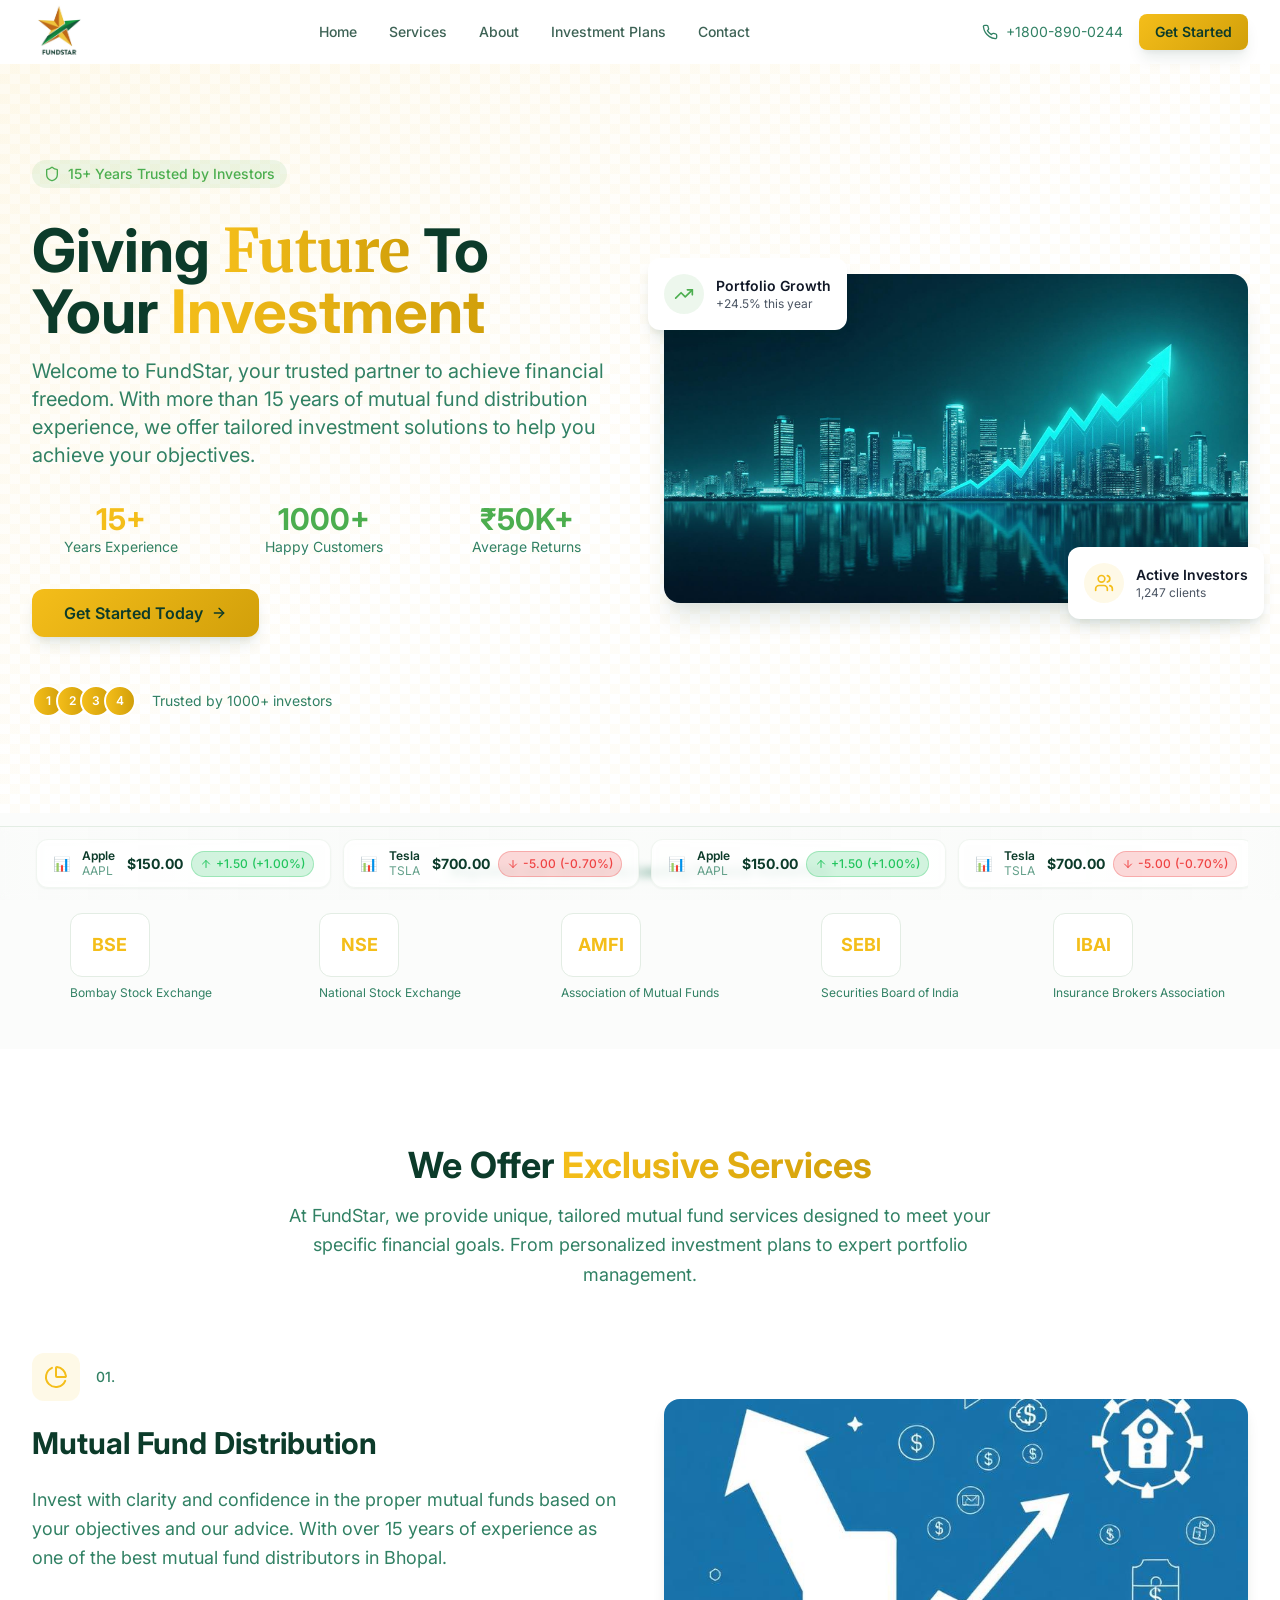
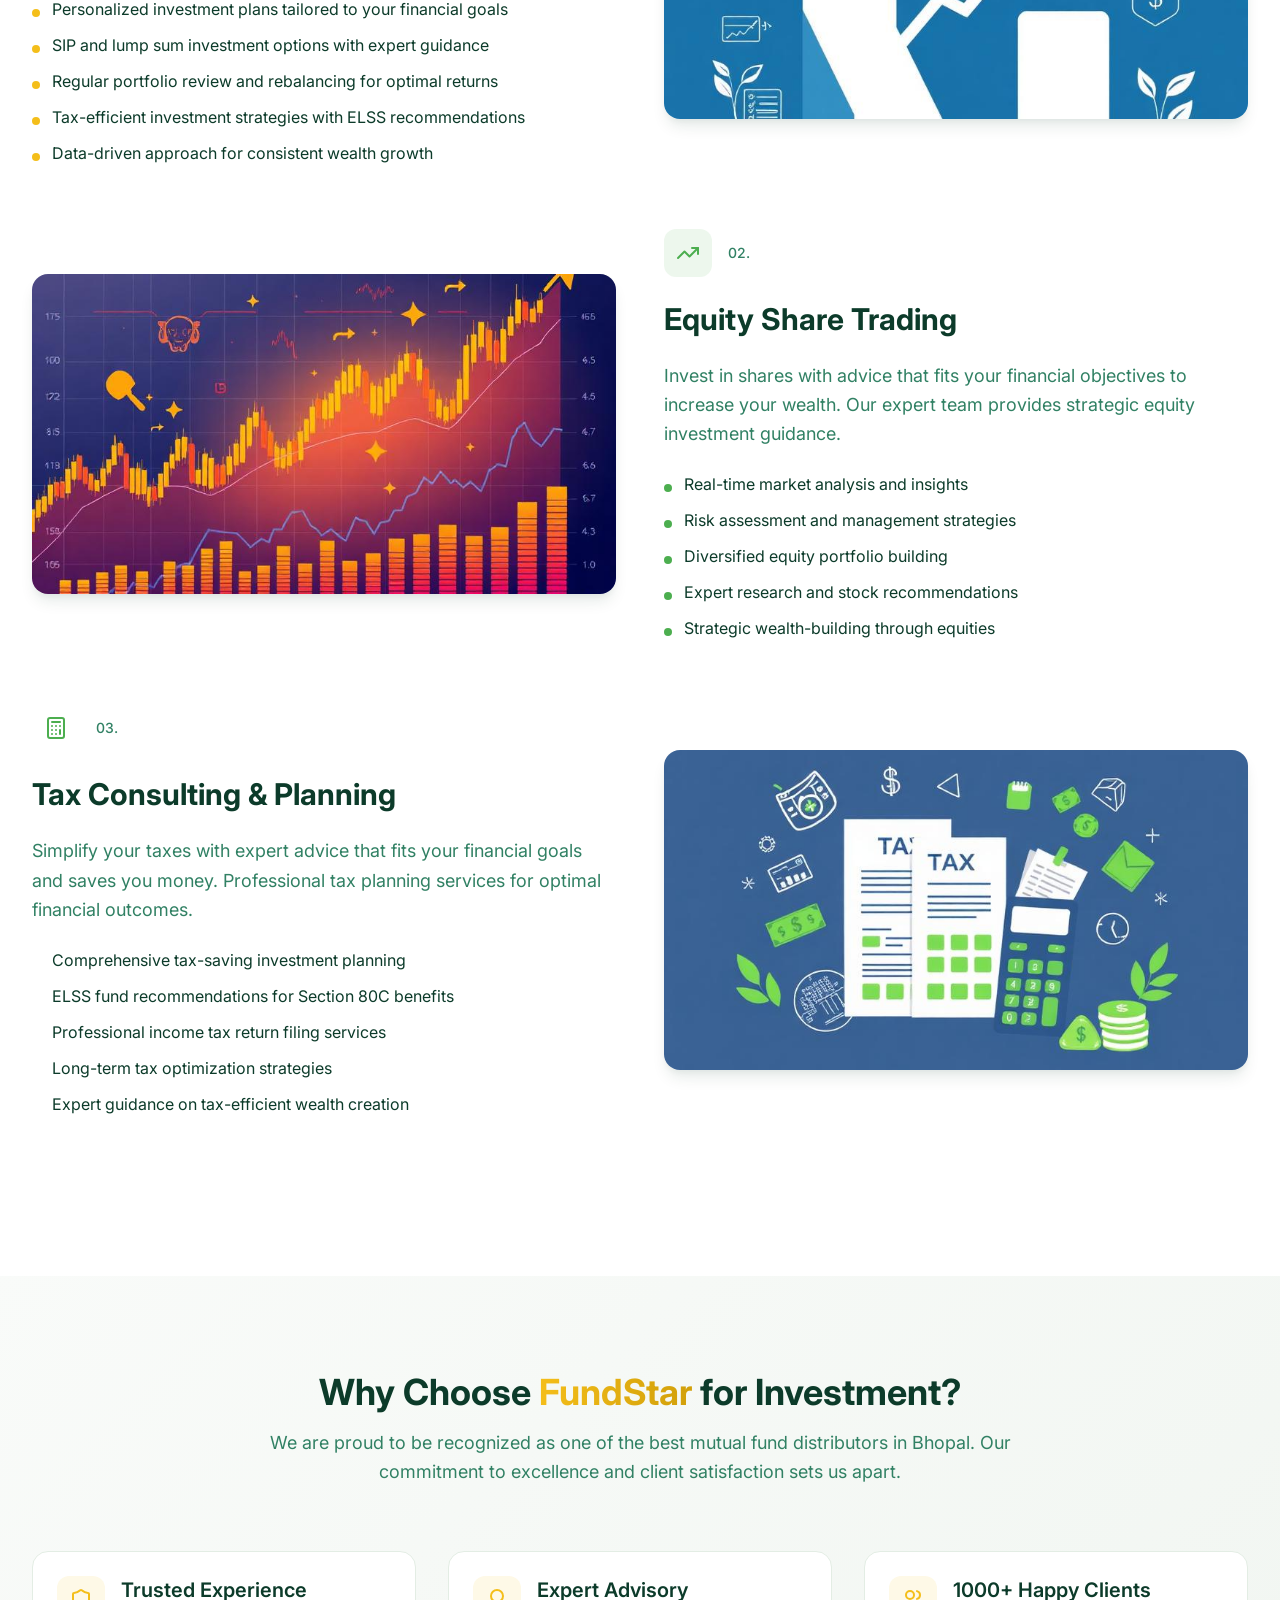
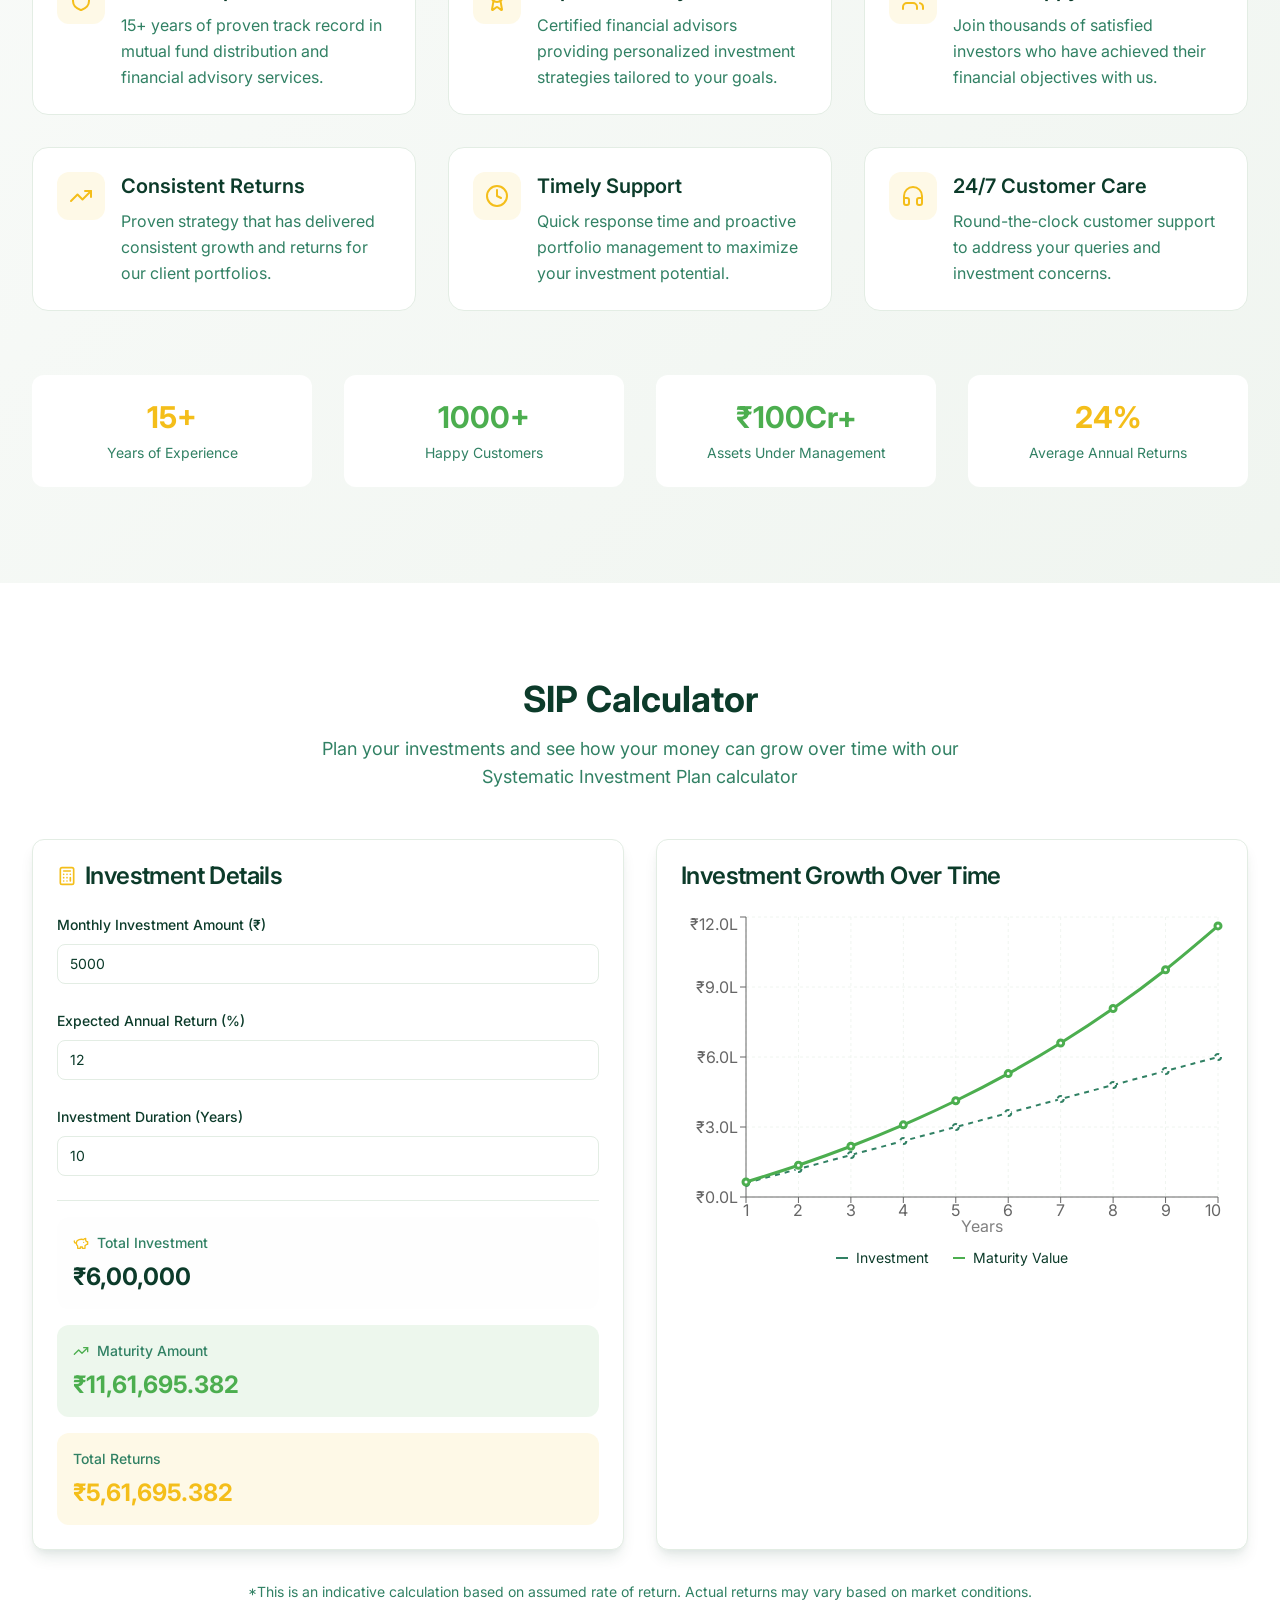
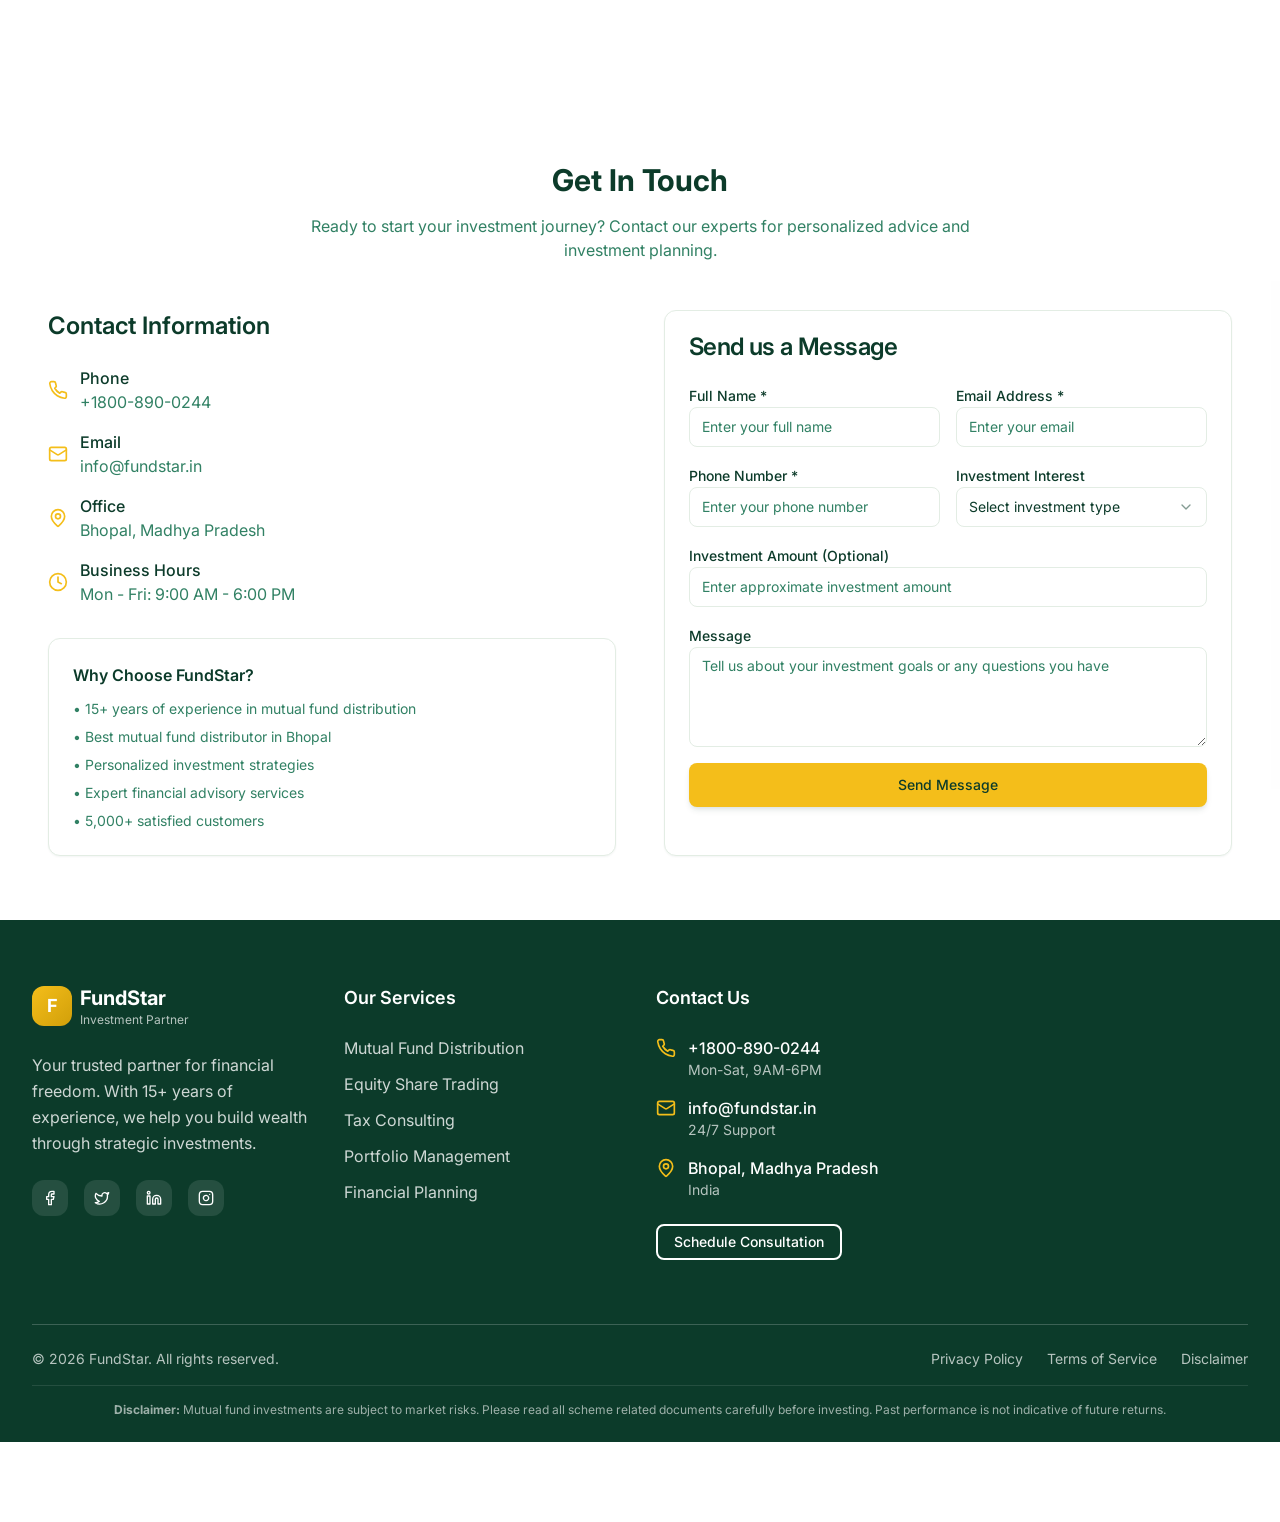
==== commit 86d61ea2: "deploy: BBBSolutions/fundstar@4220f2f3de75f398e442734f6b4ae16eb68bcbd6" ====
--- a/index.html
+++ b/index.html
@@ -25,7 +25,7 @@
   <meta name="twitter:card" content="summary_large_image" />
   <meta name="twitter:site" content="@fundstar_in" />
   <meta name="twitter:image" content="https://fundstar.in/og-image.jpg" />
-  <script type="module" crossorigin src="/assets/index-DDpYVNc2.js"></script>
+  <script type="module" crossorigin src="/assets/index-C4g_-JOm.js"></script>
   <link rel="stylesheet" crossorigin href="/assets/index-PYvCSc-A.css">
 </head>
 
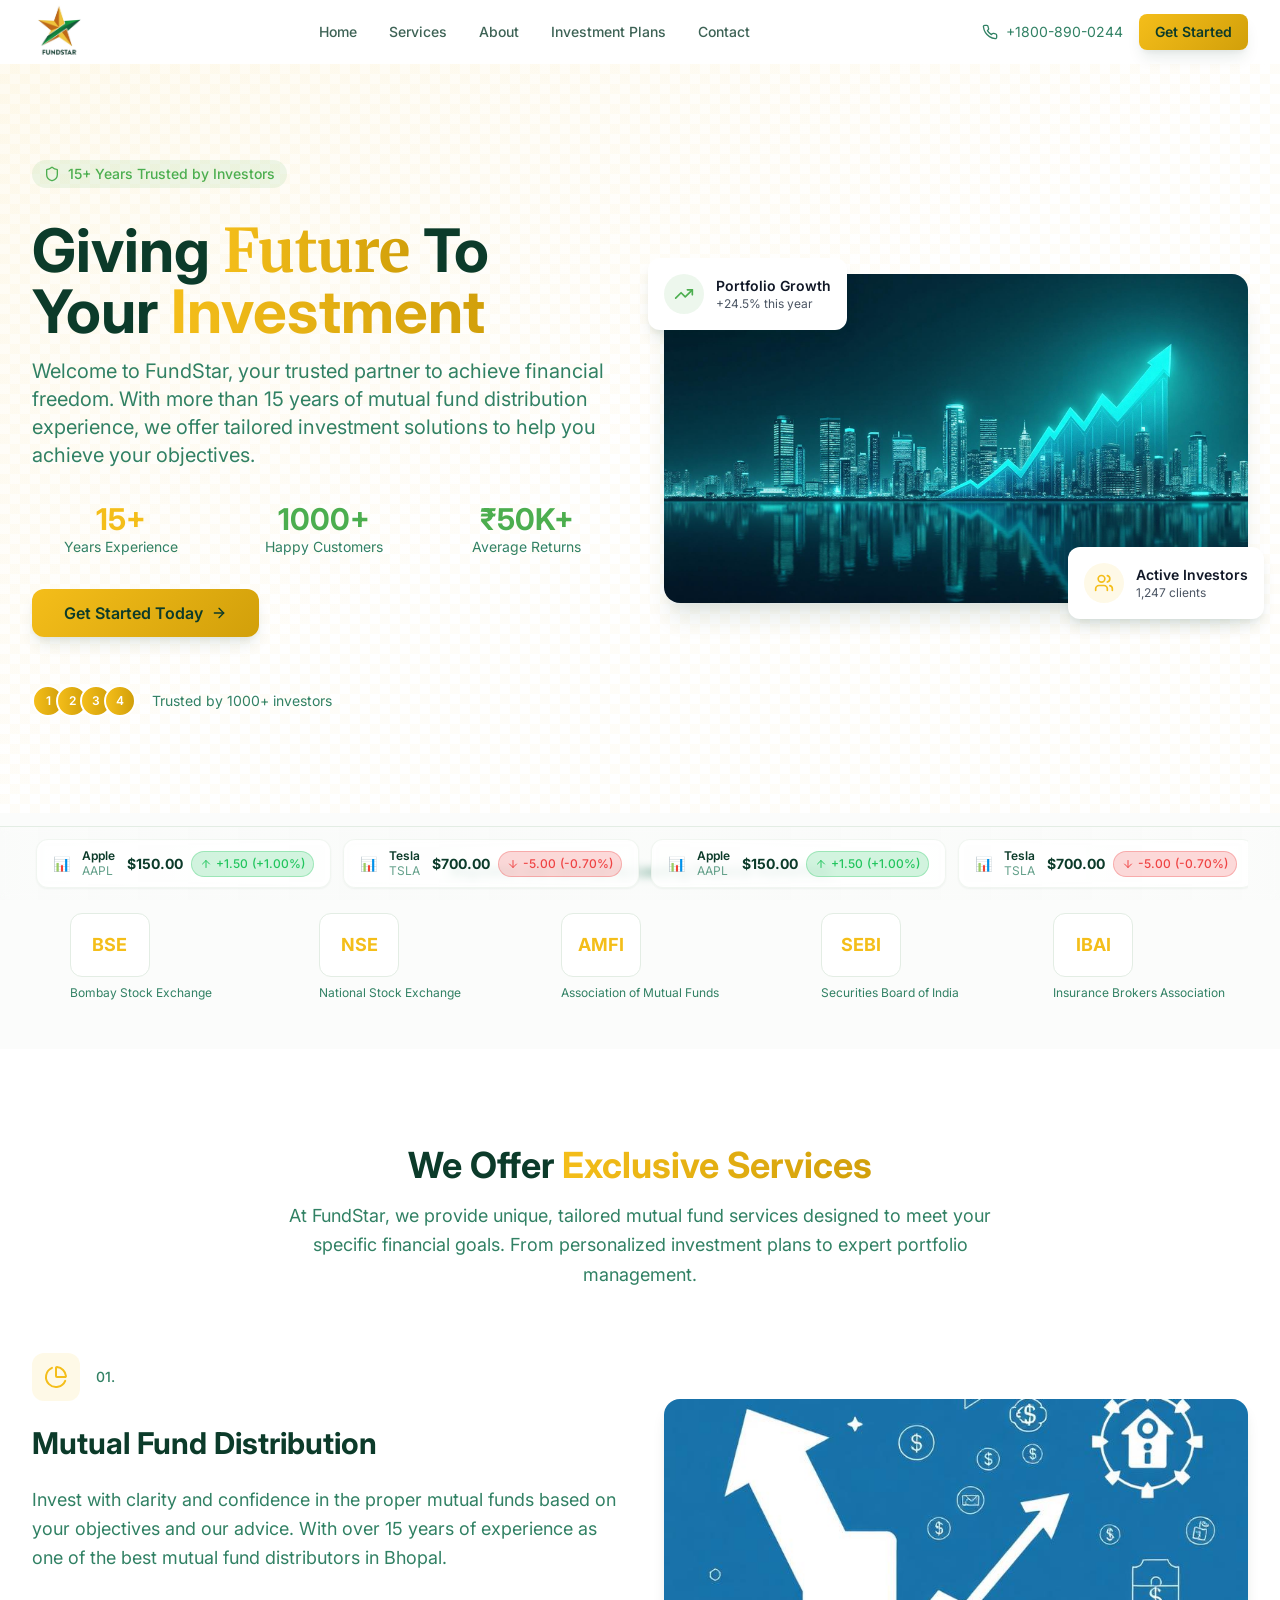
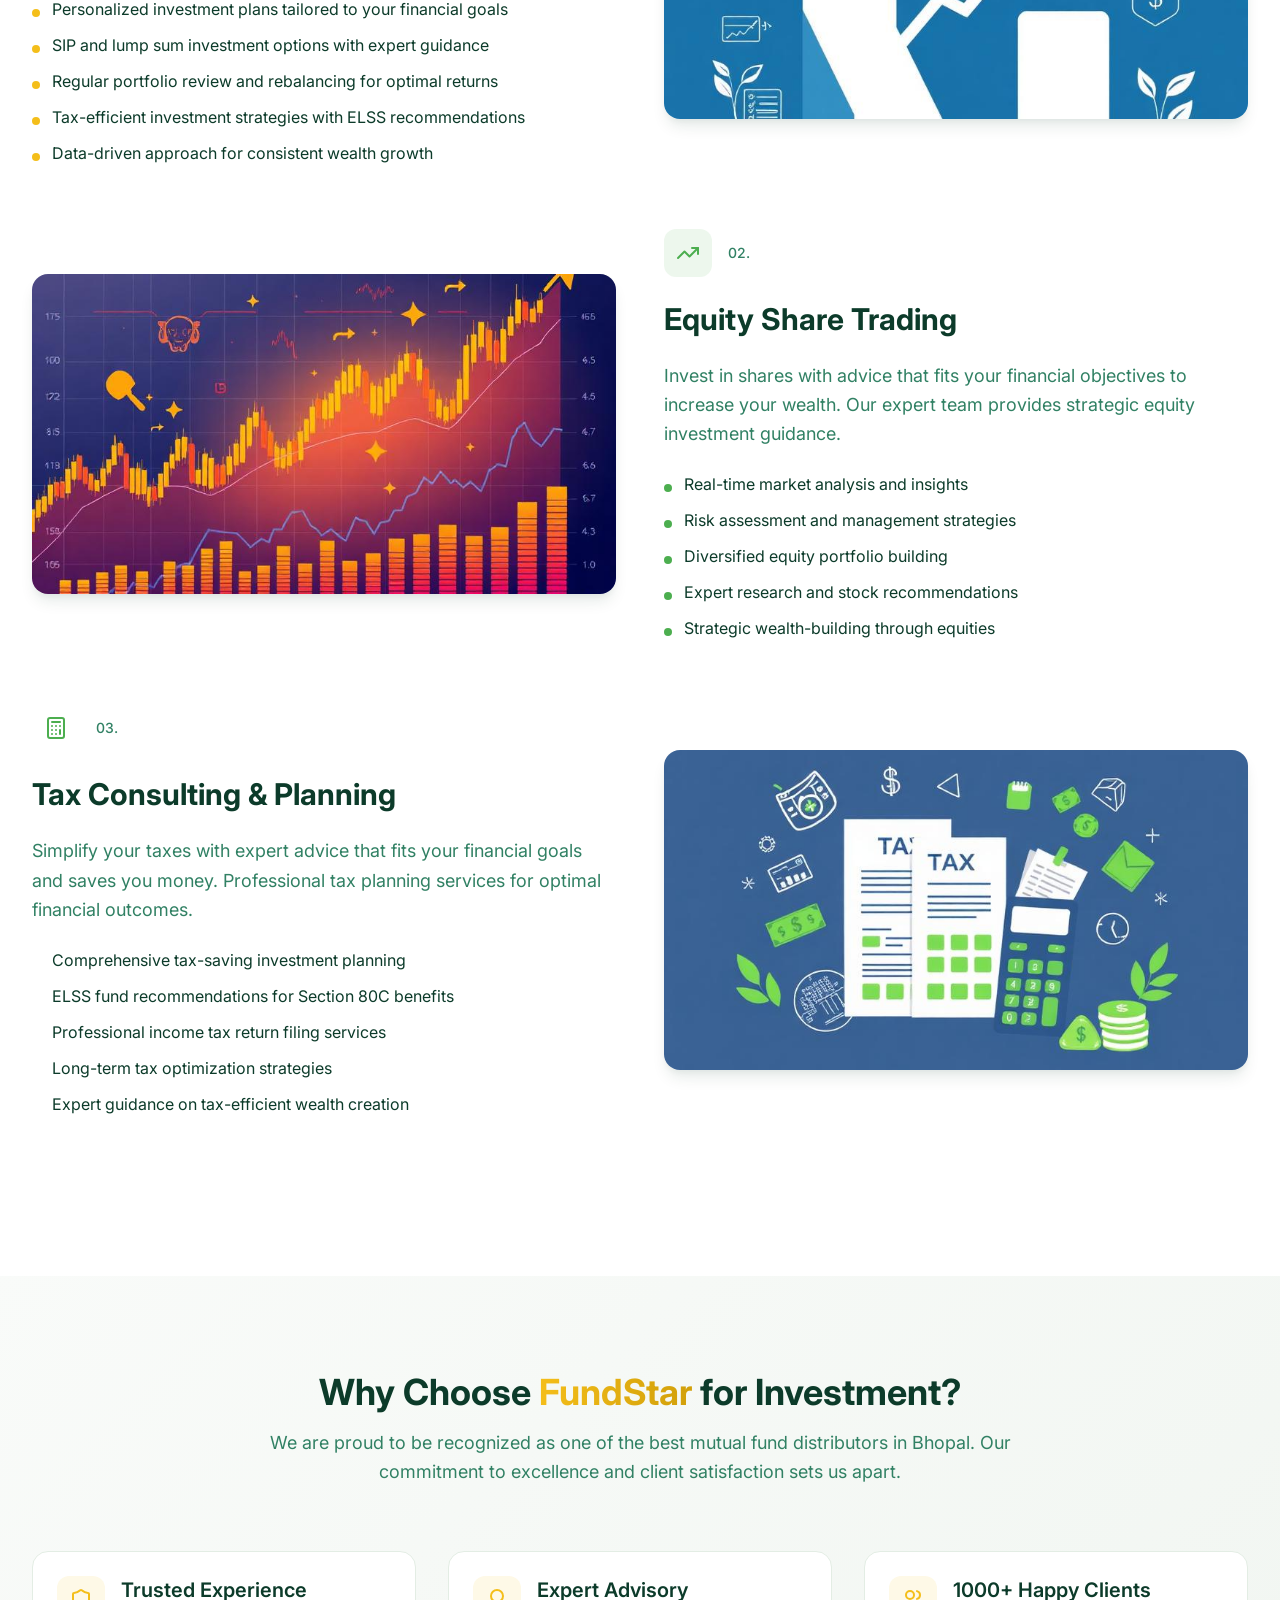
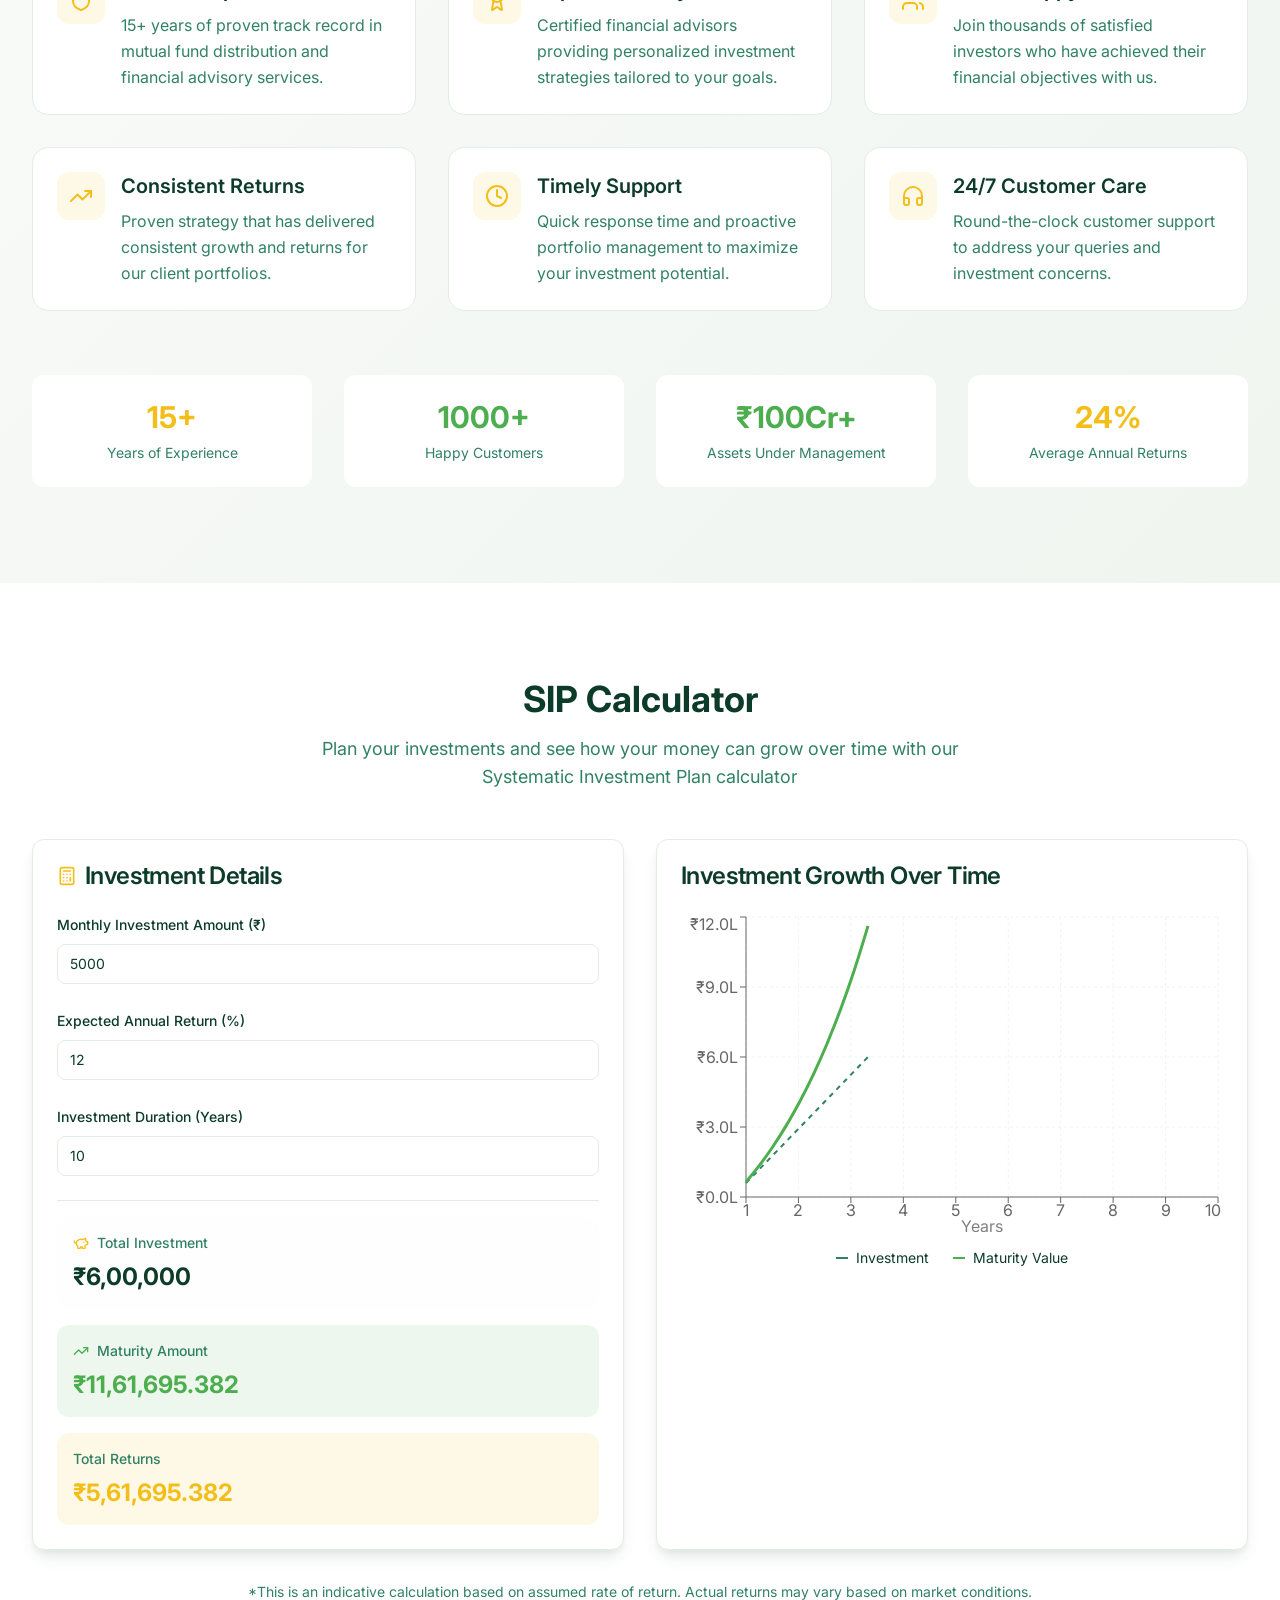
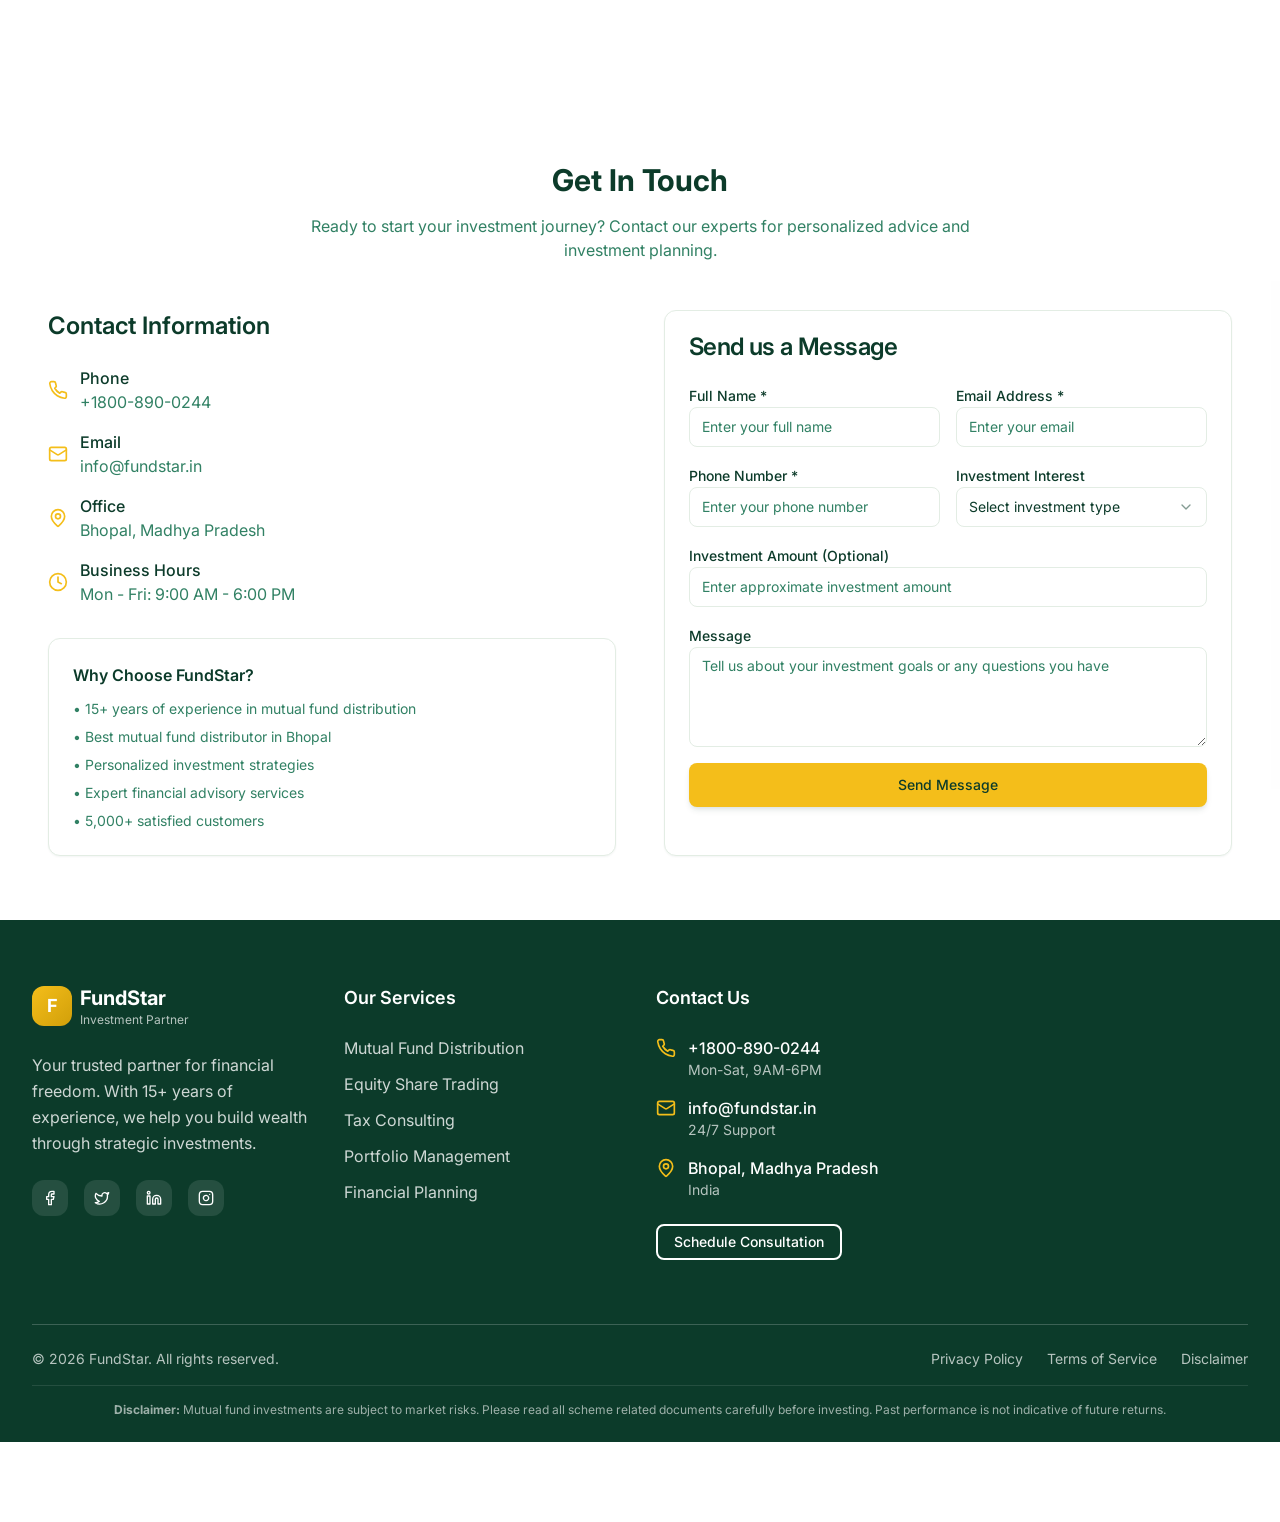
==== commit 2e3e44ff: "deploy: BBBSolutions/fundstar@ef0937fb90906b073c7ee49d0d7929efa541e9dc" ====
--- a/index.html
+++ b/index.html
@@ -25,7 +25,7 @@
   <meta name="twitter:card" content="summary_large_image" />
   <meta name="twitter:site" content="@fundstar_in" />
   <meta name="twitter:image" content="https://fundstar.in/og-image.jpg" />
-  <script type="module" crossorigin src="/assets/index-C4g_-JOm.js"></script>
+  <script type="module" crossorigin src="/assets/index-B3Z-ipKK.js"></script>
   <link rel="stylesheet" crossorigin href="/assets/index-PYvCSc-A.css">
 </head>
 
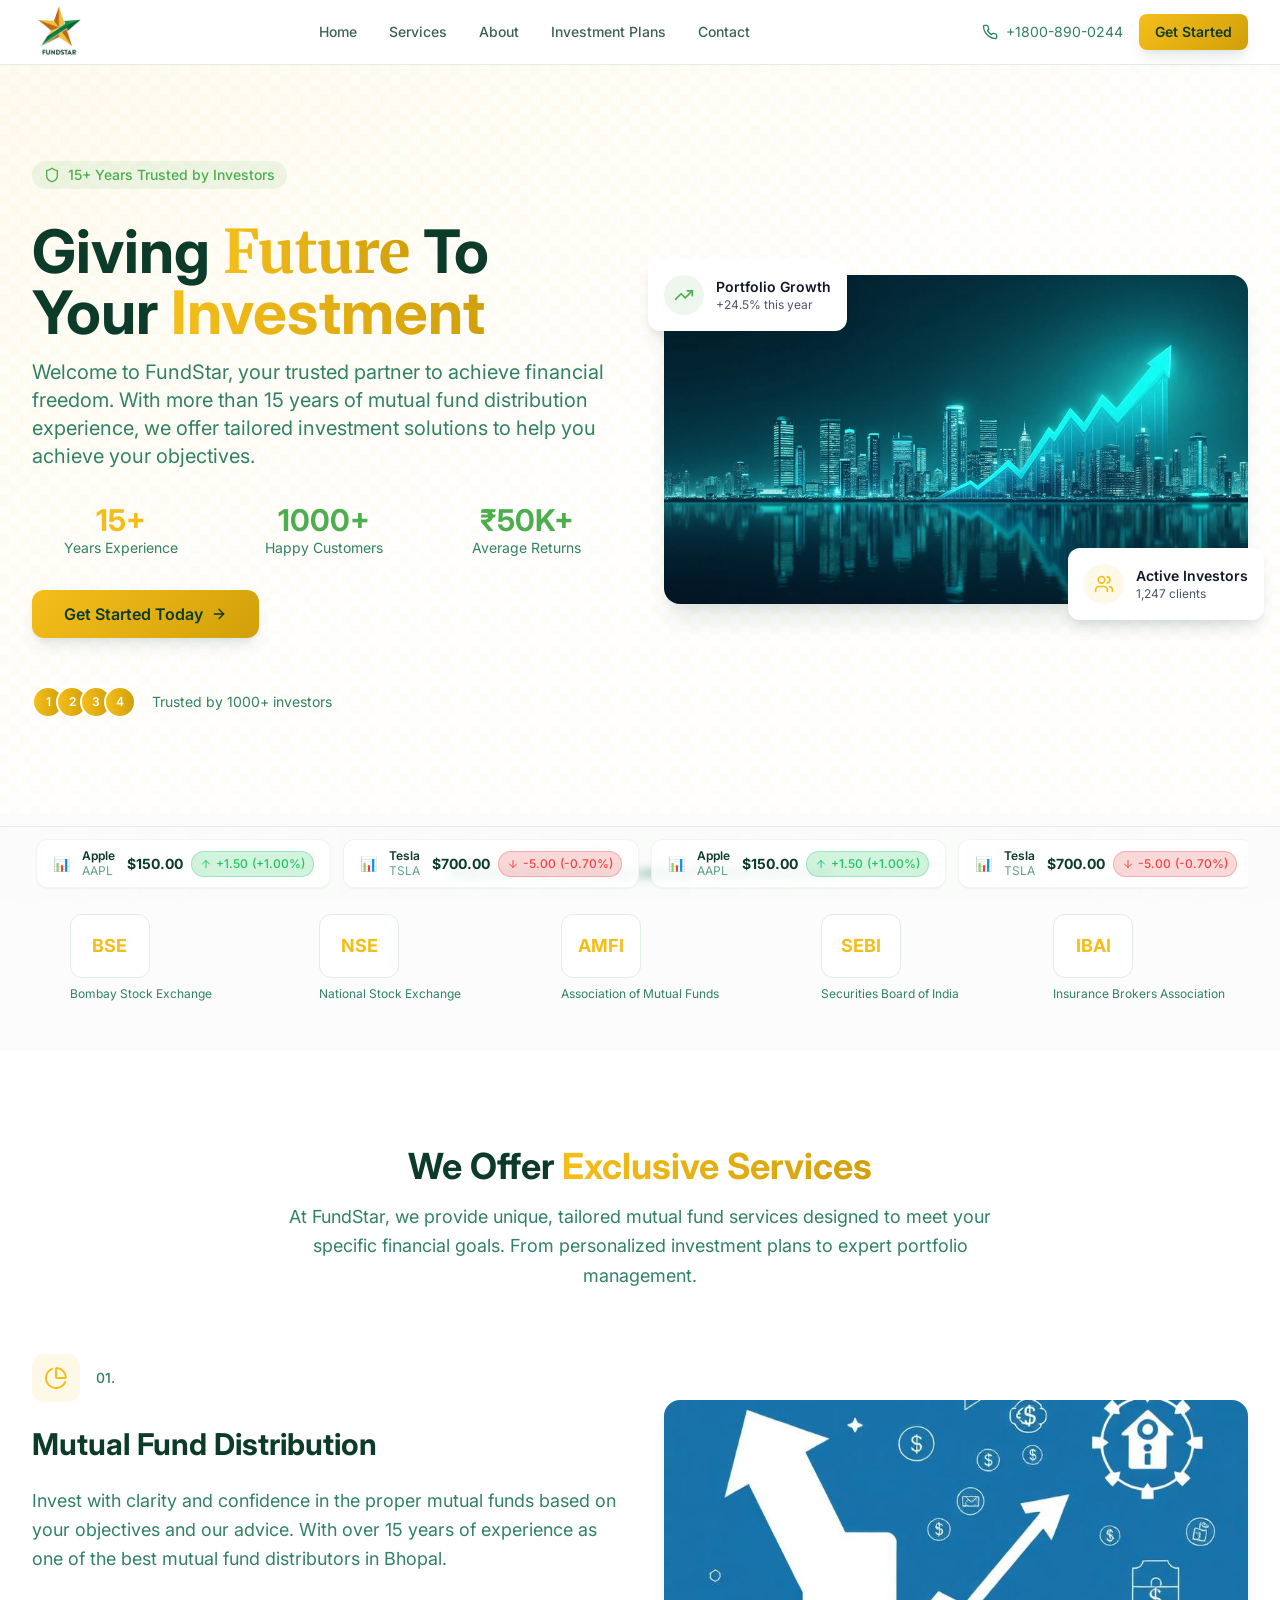
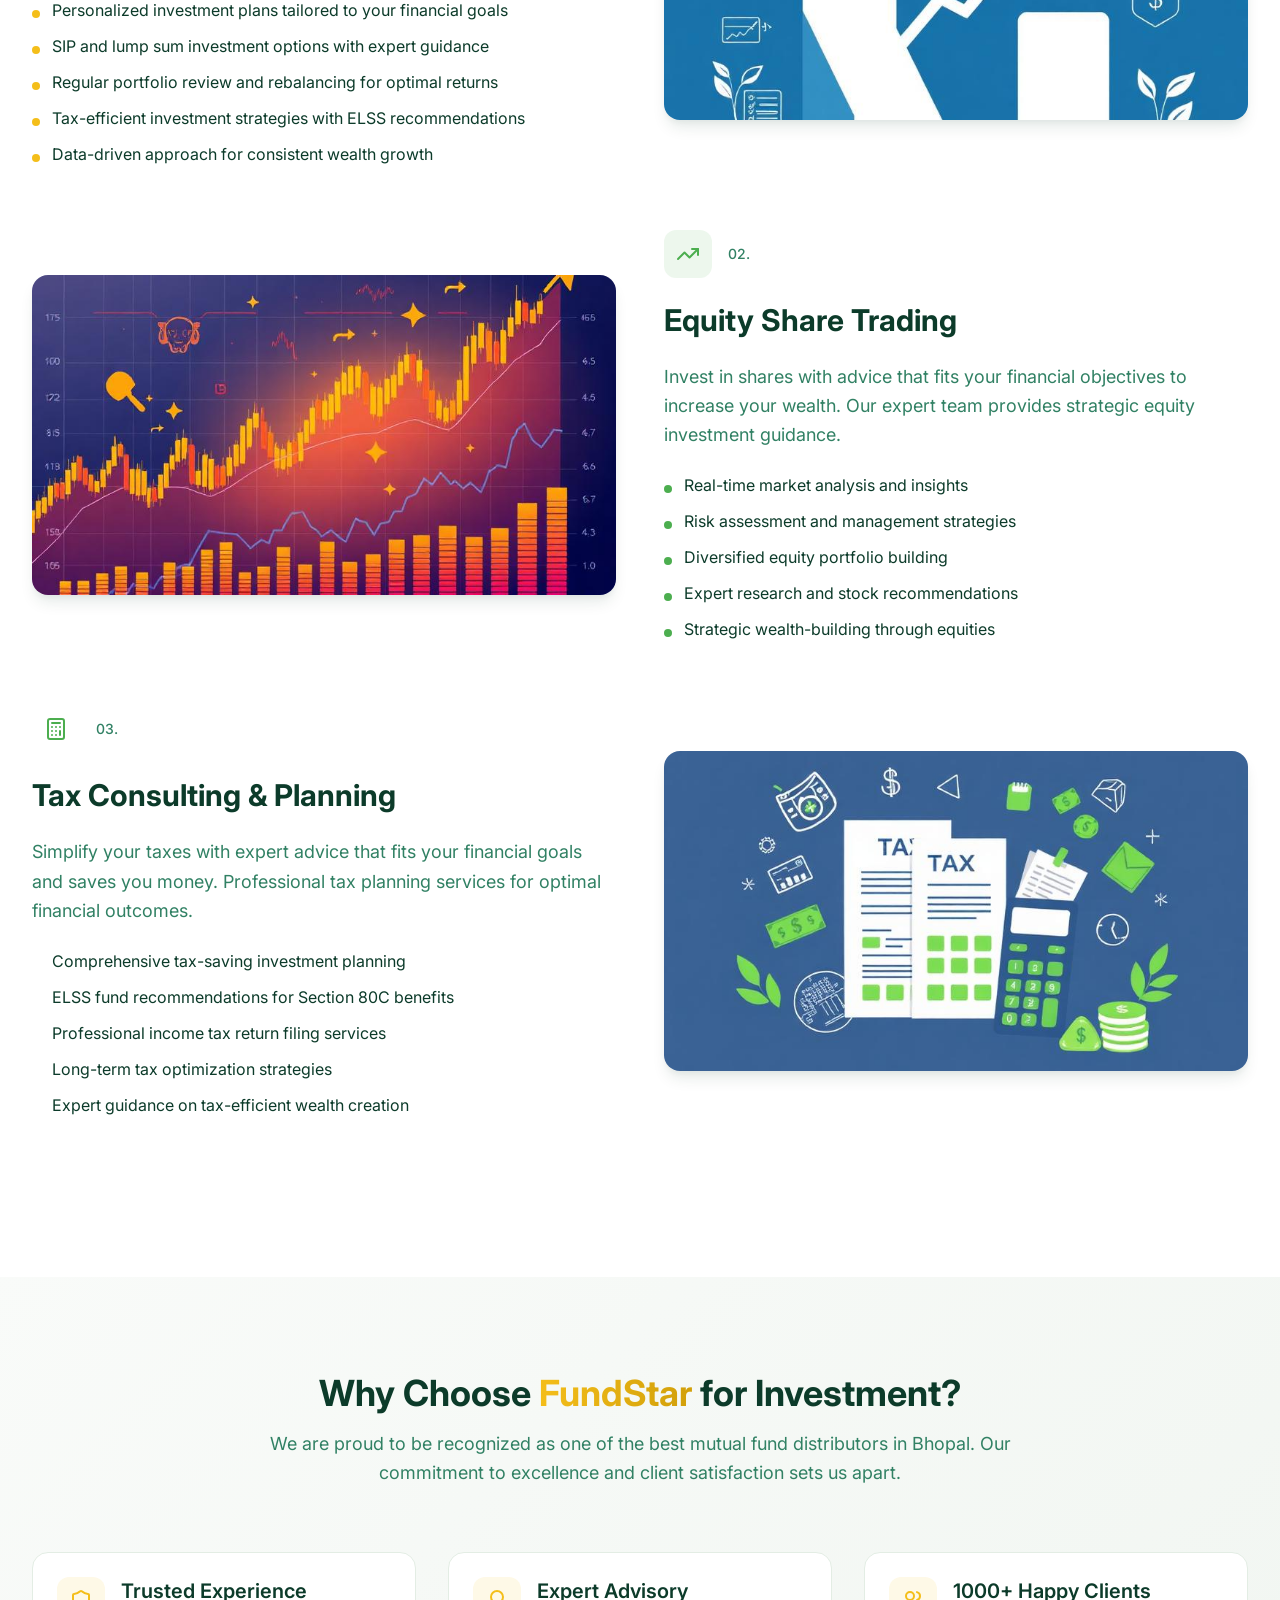
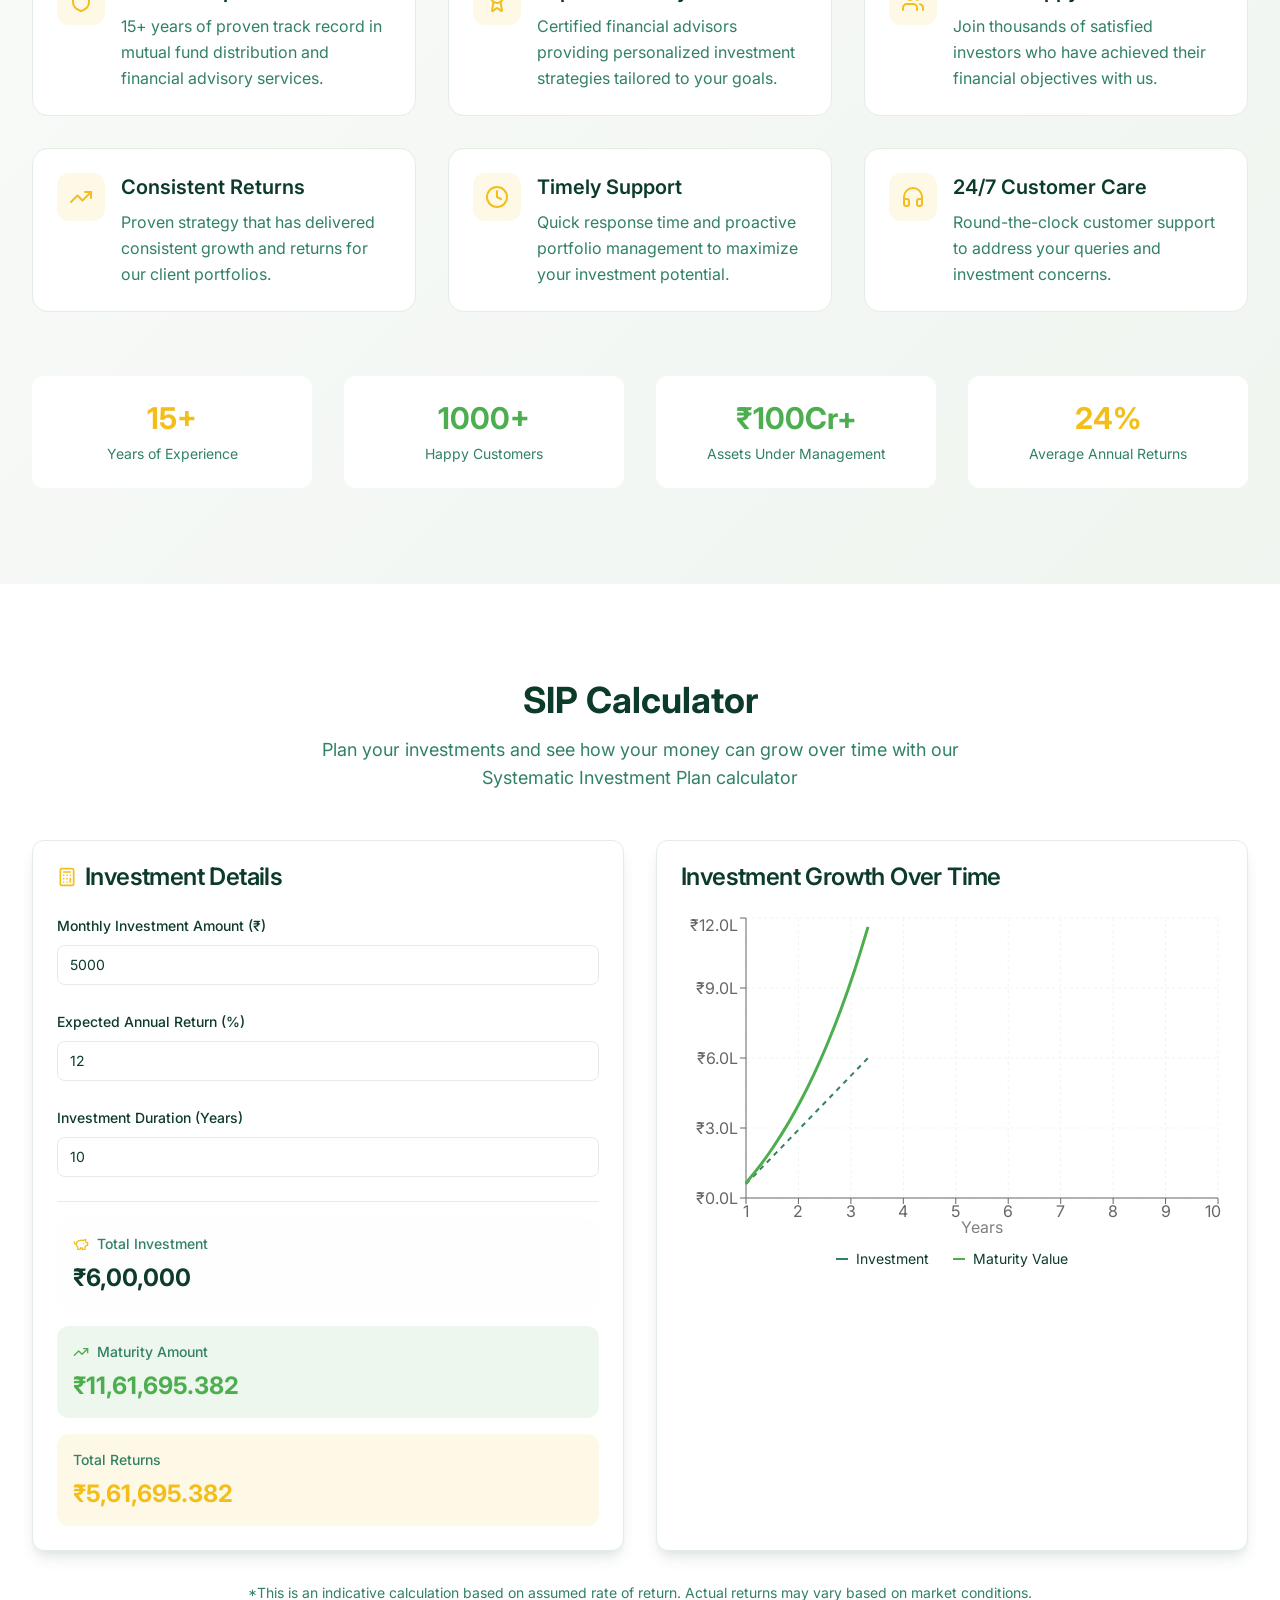
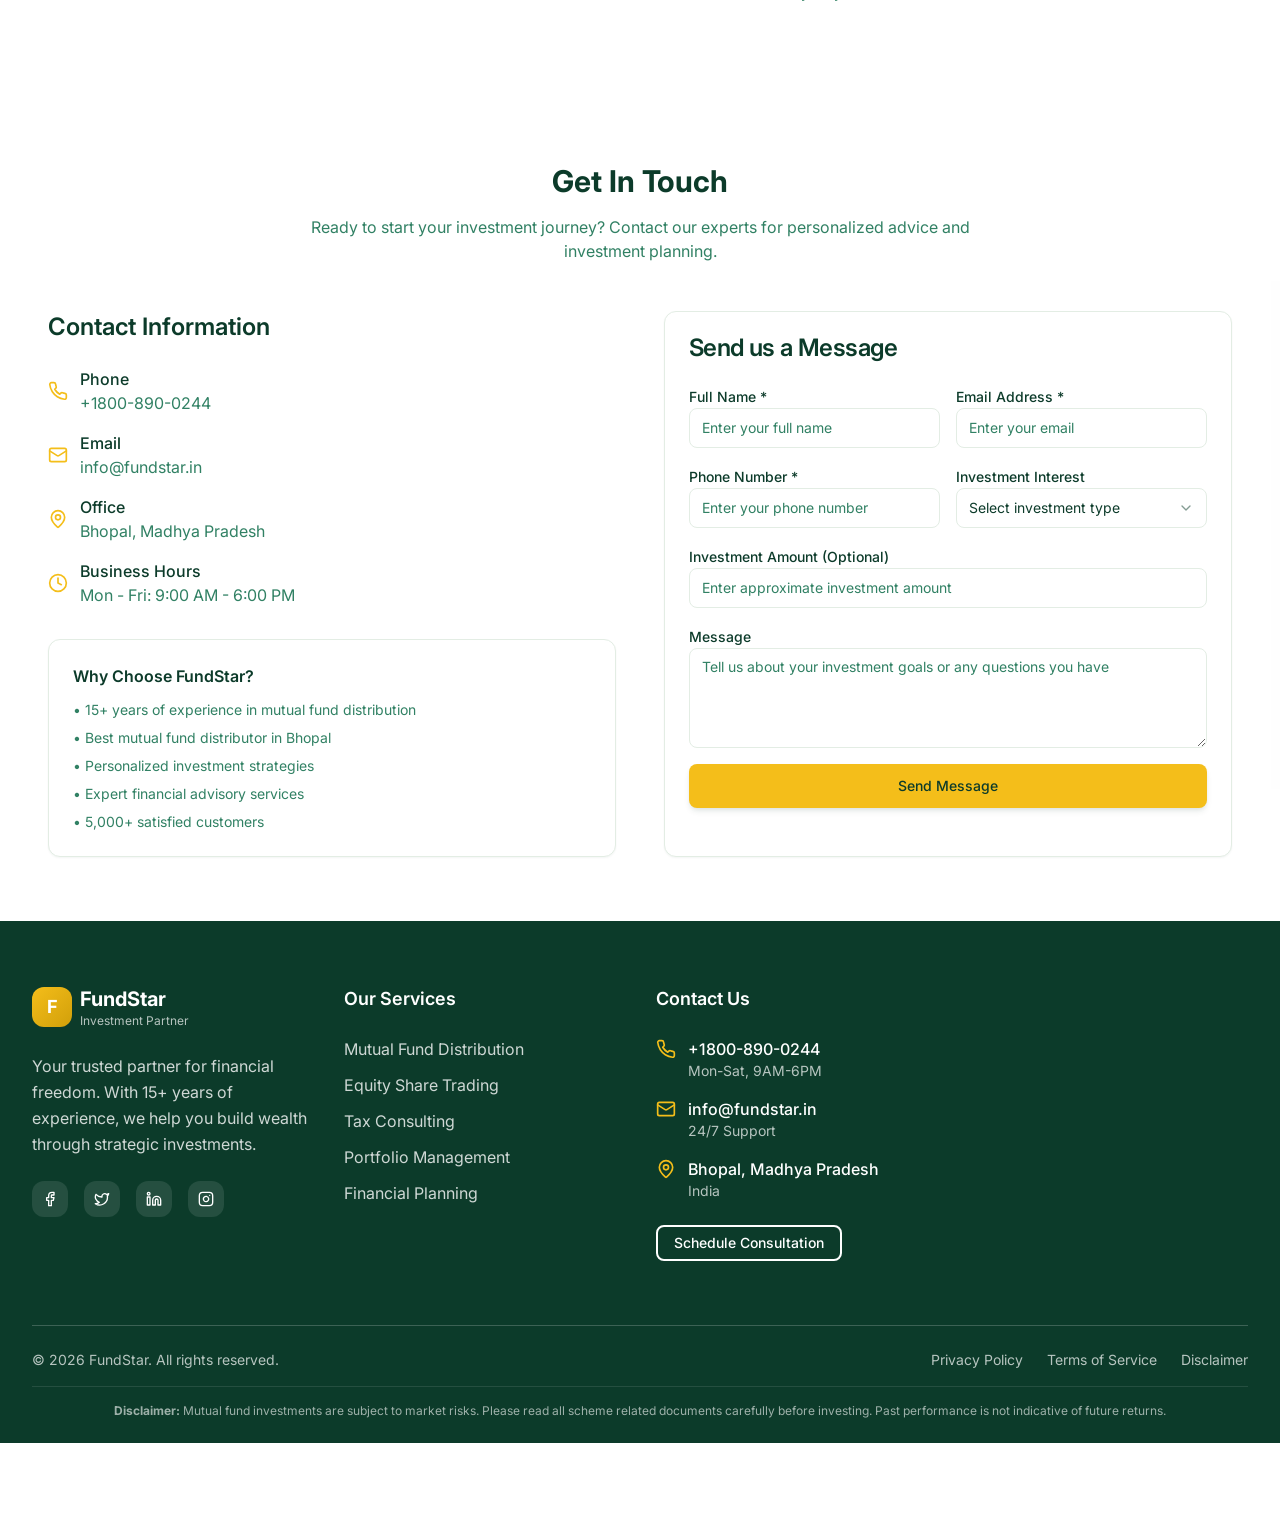
==== commit cf84b3ed: "deploy: BBBSolutions/fundstar@150370d6f92c17c746f2697ffdf6fb981d466844" ====
--- a/index.html
+++ b/index.html
@@ -25,8 +25,8 @@
   <meta name="twitter:card" content="summary_large_image" />
   <meta name="twitter:site" content="@fundstar_in" />
   <meta name="twitter:image" content="https://fundstar.in/og-image.jpg" />
-  <script type="module" crossorigin src="/assets/index-B3Z-ipKK.js"></script>
-  <link rel="stylesheet" crossorigin href="/assets/index-PYvCSc-A.css">
+  <script type="module" crossorigin src="/assets/index-BodRl9EU.js"></script>
+  <link rel="stylesheet" crossorigin href="/assets/index-sgbkoXqM.css">
 </head>
 
 <body>
--- a/assets/index-sgbkoXqM.css
+++ b/assets/index-sgbkoXqM.css
@@ -0,0 +1 @@
+*,:before,:after{--tw-border-spacing-x: 0;--tw-border-spacing-y: 0;--tw-translate-x: 0;--tw-translate-y: 0;--tw-rotate: 0;--tw-skew-x: 0;--tw-skew-y: 0;--tw-scale-x: 1;--tw-scale-y: 1;--tw-pan-x: ;--tw-pan-y: ;--tw-pinch-zoom: ;--tw-scroll-snap-strictness: proximity;--tw-gradient-from-position: ;--tw-gradient-via-position: ;--tw-gradient-to-position: ;--tw-ordinal: ;--tw-slashed-zero: ;--tw-numeric-figure: ;--tw-numeric-spacing: ;--tw-numeric-fraction: ;--tw-ring-inset: ;--tw-ring-offset-width: 0px;--tw-ring-offset-color: #fff;--tw-ring-color: rgb(59 130 246 / .5);--tw-ring-offset-shadow: 0 0 #0000;--tw-ring-shadow: 0 0 #0000;--tw-shadow: 0 0 #0000;--tw-shadow-colored: 0 0 #0000;--tw-blur: ;--tw-brightness: ;--tw-contrast: ;--tw-grayscale: ;--tw-hue-rotate: ;--tw-invert: ;--tw-saturate: ;--tw-sepia: ;--tw-drop-shadow: ;--tw-backdrop-blur: ;--tw-backdrop-brightness: ;--tw-backdrop-contrast: ;--tw-backdrop-grayscale: ;--tw-backdrop-hue-rotate: ;--tw-backdrop-invert: ;--tw-backdrop-opacity: ;--tw-backdrop-saturate: ;--tw-backdrop-sepia: ;--tw-contain-size: ;--tw-contain-layout: ;--tw-contain-paint: ;--tw-contain-style: }::backdrop{--tw-border-spacing-x: 0;--tw-border-spacing-y: 0;--tw-translate-x: 0;--tw-translate-y: 0;--tw-rotate: 0;--tw-skew-x: 0;--tw-skew-y: 0;--tw-scale-x: 1;--tw-scale-y: 1;--tw-pan-x: ;--tw-pan-y: ;--tw-pinch-zoom: ;--tw-scroll-snap-strictness: proximity;--tw-gradient-from-position: ;--tw-gradient-via-position: ;--tw-gradient-to-position: ;--tw-ordinal: ;--tw-slashed-zero: ;--tw-numeric-figure: ;--tw-numeric-spacing: ;--tw-numeric-fraction: ;--tw-ring-inset: ;--tw-ring-offset-width: 0px;--tw-ring-offset-color: #fff;--tw-ring-color: rgb(59 130 246 / .5);--tw-ring-offset-shadow: 0 0 #0000;--tw-ring-shadow: 0 0 #0000;--tw-shadow: 0 0 #0000;--tw-shadow-colored: 0 0 #0000;--tw-blur: ;--tw-brightness: ;--tw-contrast: ;--tw-grayscale: ;--tw-hue-rotate: ;--tw-invert: ;--tw-saturate: ;--tw-sepia: ;--tw-drop-shadow: ;--tw-backdrop-blur: ;--tw-backdrop-brightness: ;--tw-backdrop-contrast: ;--tw-backdrop-grayscale: ;--tw-backdrop-hue-rotate: ;--tw-backdrop-invert: ;--tw-backdrop-opacity: ;--tw-backdrop-saturate: ;--tw-backdrop-sepia: ;--tw-contain-size: ;--tw-contain-layout: ;--tw-contain-paint: ;--tw-contain-style: }*,:before,:after{box-sizing:border-box;border-width:0;border-style:solid;border-color:#e5e7eb}:before,:after{--tw-content: ""}html,:host{line-height:1.5;-webkit-text-size-adjust:100%;-moz-tab-size:4;-o-tab-size:4;tab-size:4;font-family:Inter,system-ui,sans-serif;font-feature-settings:normal;font-variation-settings:normal;-webkit-tap-highlight-color:transparent}body{margin:0;line-height:inherit}hr{height:0;color:inherit;border-top-width:1px}abbr:where([title]){-webkit-text-decoration:underline dotted;text-decoration:underline dotted}h1,h2,h3,h4,h5,h6{font-size:inherit;font-weight:inherit}a{color:inherit;text-decoration:inherit}b,strong{font-weight:bolder}code,kbd,samp,pre{font-family:ui-monospace,SFMono-Regular,Menlo,Monaco,Consolas,Liberation Mono,Courier New,monospace;font-feature-settings:normal;font-variation-settings:normal;font-size:1em}small{font-size:80%}sub,sup{font-size:75%;line-height:0;position:relative;vertical-align:baseline}sub{bottom:-.25em}sup{top:-.5em}table{text-indent:0;border-color:inherit;border-collapse:collapse}button,input,optgroup,select,textarea{font-family:inherit;font-feature-settings:inherit;font-variation-settings:inherit;font-size:100%;font-weight:inherit;line-height:inherit;letter-spacing:inherit;color:inherit;margin:0;padding:0}button,select{text-transform:none}button,input:where([type=button]),input:where([type=reset]),input:where([type=submit]){-webkit-appearance:button;background-color:transparent;background-image:none}:-moz-focusring{outline:auto}:-moz-ui-invalid{box-shadow:none}progress{vertical-align:baseline}::-webkit-inner-spin-button,::-webkit-outer-spin-button{height:auto}[type=search]{-webkit-appearance:textfield;outline-offset:-2px}::-webkit-search-decoration{-webkit-appearance:none}::-webkit-file-upload-button{-webkit-appearance:button;font:inherit}summary{display:list-item}blockquote,dl,dd,h1,h2,h3,h4,h5,h6,hr,figure,p,pre{margin:0}fieldset{margin:0;padding:0}legend{padding:0}ol,ul,menu{list-style:none;margin:0;padding:0}dialog{padding:0}textarea{resize:vertical}input::-moz-placeholder,textarea::-moz-placeholder{opacity:1;color:#9ca3af}input::placeholder,textarea::placeholder{opacity:1;color:#9ca3af}button,[role=button]{cursor:pointer}:disabled{cursor:default}img,svg,video,canvas,audio,iframe,embed,object{display:block;vertical-align:middle}img,video{max-width:100%;height:auto}[hidden]:where(:not([hidden=until-found])){display:none}:root{--background: 0 0% 100%;--foreground: 158 65% 14%;--primary: 45 91% 53%;--primary-foreground: 158 65% 14%;--primary-light: 45 91% 97%;--primary-dark: 45 91% 43%;--success: 122 39% 49%;--success-foreground: 0 0% 100%;--success-light: 122 39% 97%;--coral: 122 39% 49%;--coral-foreground: 0 0% 100%;--coral-light: 122 39% 97%;--card: 0 0% 100%;--card-foreground: 158 65% 14%;--card-hover: 122 39% 98%;--secondary: 122 20% 95%;--secondary-foreground: 158 65% 14%;--muted: 122 20% 95%;--muted-foreground: 158 45% 35%;--accent: 122 20% 95%;--accent-foreground: 158 65% 14%;--destructive: 0 84% 60%;--destructive-foreground: 0 0% 100%;--warning: 38 92% 50%;--warning-foreground: 0 0% 100%;--border: 122 20% 91%;--input: 122 20% 91%;--ring: 45 91% 53%;--popover: 0 0% 100%;--popover-foreground: 158 65% 14%;--radius-lg: 12px;--radius-xl: 16px;--gradient-hero: linear-gradient(135deg, hsl(45, 91%, 53%) 0%, hsl(45, 91%, 43%) 100%);--gradient-success: linear-gradient(135deg, hsl(122, 39%, 49%) 0%, hsl(122, 39%, 39%) 100%);--gradient-coral: linear-gradient(135deg, hsl(122, 39%, 49%) 0%, hsl(122, 39%, 39%) 100%);--gradient-light: linear-gradient(135deg, hsl(122, 20%, 98%) 0%, hsl(122, 20%, 95%) 100%);--shadow-sm: 0 1px 2px 0 hsl(158 65% 14% / .05);--shadow-md: 0 4px 6px -1px hsl(158 65% 14% / .1), 0 2px 4px -1px hsl(158 65% 14% / .06);--shadow-lg: 0 10px 15px -3px hsl(158 65% 14% / .1), 0 4px 6px -2px hsl(158 65% 14% / .05);--shadow-xl: 0 20px 25px -5px hsl(158 65% 14% / .1), 0 10px 10px -5px hsl(158 65% 14% / .04);--shadow-primary: 0 10px 30px -10px hsl(45 91% 53% / .3);--shadow-success: 0 10px 30px -10px hsl(122 39% 49% / .3);--transition-all: all .3s cubic-bezier(.4, 0, .2, 1);--transition-colors: color .2s ease-in-out, background-color .2s ease-in-out, border-color .2s ease-in-out;--radius: 8px;--sidebar-background: 0 0% 98%;--sidebar-foreground: 240 5.3% 26.1%;--sidebar-primary: 240 5.9% 10%;--sidebar-primary-foreground: 0 0% 98%;--sidebar-accent: 240 4.8% 95.9%;--sidebar-accent-foreground: 240 5.9% 10%;--sidebar-border: 220 13% 91%;--sidebar-ring: 217.2 91.2% 59.8%}.dark{--background: 158 65% 6%;--foreground: 122 20% 95%;--primary: 45 91% 53%;--primary-foreground: 158 65% 14%;--primary-light: 45 91% 15%;--primary-dark: 45 91% 63%;--success: 122 39% 49%;--success-foreground: 0 0% 100%;--success-light: 122 39% 15%;--coral: 122 39% 49%;--coral-foreground: 0 0% 100%;--coral-light: 122 39% 15%;--card: 158 65% 8%;--card-foreground: 122 20% 95%;--card-hover: 158 65% 12%;--secondary: 158 65% 12%;--secondary-foreground: 122 20% 95%;--muted: 158 65% 12%;--muted-foreground: 122 20% 70%;--accent: 158 65% 12%;--accent-foreground: 122 20% 95%;--destructive: 0 84% 60%;--destructive-foreground: 0 0% 100%;--warning: 38 92% 50%;--warning-foreground: 0 0% 100%;--border: 158 65% 21%;--input: 158 65% 21%;--ring: 45 91% 53%;--popover: 158 65% 8%;--popover-foreground: 122 20% 95%;--gradient-hero: linear-gradient(135deg, hsl(45, 91%, 53%) 0%, hsl(45, 91%, 63%) 100%);--gradient-success: linear-gradient(135deg, hsl(122, 39%, 49%) 0%, hsl(122, 39%, 59%) 100%);--gradient-coral: linear-gradient(135deg, hsl(122, 39%, 49%) 0%, hsl(122, 39%, 59%) 100%);--gradient-light: linear-gradient(135deg, hsl(158, 65%, 8%) 0%, hsl(158, 65%, 12%) 100%);--shadow-sm: 0 1px 2px 0 hsl(0 0% 0% / .15);--shadow-md: 0 4px 6px -1px hsl(0 0% 0% / .3), 0 2px 4px -1px hsl(0 0% 0% / .2);--shadow-lg: 0 10px 15px -3px hsl(0 0% 0% / .3), 0 4px 6px -2px hsl(0 0% 0% / .2);--shadow-xl: 0 20px 25px -5px hsl(0 0% 0% / .3), 0 10px 10px -5px hsl(0 0% 0% / .15);--shadow-primary: 0 10px 30px -10px hsl(45 91% 53% / .4);--shadow-success: 0 10px 30px -10px hsl(122 39% 49% / .4);--sidebar-background: 158 65% 6%;--sidebar-foreground: 122 20% 95%;--sidebar-primary: 45 91% 53%;--sidebar-primary-foreground: 158 65% 14%;--sidebar-accent: 158 65% 12%;--sidebar-accent-foreground: 122 20% 95%;--sidebar-border: 158 65% 21%;--sidebar-ring: 45 91% 53%}*{border-color:hsl(var(--border))}body{background-color:hsl(var(--background));font-family:Inter,system-ui,sans-serif;color:hsl(var(--foreground));-webkit-font-smoothing:antialiased;-moz-osx-font-smoothing:grayscale}h1,h2,h3,h4,h5,h6{font-family:Inter,system-ui,sans-serif}.container{width:100%;margin-right:auto;margin-left:auto;padding-right:2rem;padding-left:2rem}@media (min-width: 1400px){.container{max-width:1400px}}.trust-badge{display:inline-flex;align-items:center;gap:.5rem;border-radius:9999px;background-color:hsl(var(--success) / .1);padding:.25rem .75rem;font-size:.875rem;line-height:1.25rem;font-weight:500;color:hsl(var(--success))}.gradient-text{background-image:linear-gradient(to right,var(--tw-gradient-stops));--tw-gradient-from: hsl(var(--primary)) var(--tw-gradient-from-position);--tw-gradient-to: hsl(var(--primary) / 0) var(--tw-gradient-to-position);--tw-gradient-stops: var(--tw-gradient-from), var(--tw-gradient-to);--tw-gradient-to: hsl(var(--primary-dark)) var(--tw-gradient-to-position);-webkit-background-clip:text;background-clip:text;color:transparent}.stat-card{border-radius:var(--radius-lg);background-color:hsl(var(--card));padding:1.5rem;text-align:center;transition-property:var(--transition-colors);transition-timing-function:cubic-bezier(.4,0,.2,1);transition-duration:.15s}.stat-card:hover{background-color:hsl(var(--card-hover))}.service-card{border-radius:var(--radius-xl);border-width:1px;border-color:hsl(var(--border));background-color:hsl(var(--card));padding:1.5rem;transition-property:var(--transition-all);transition-timing-function:cubic-bezier(.4,0,.2,1);transition-duration:.3s;animation-duration:.3s}.service-card:hover{border-color:hsl(var(--primary) / .2);--tw-shadow: var(--shadow-lg);--tw-shadow-colored: var(--shadow-lg);box-shadow:var(--tw-ring-offset-shadow, 0 0 #0000),var(--tw-ring-shadow, 0 0 #0000),var(--tw-shadow)}.section-padding{padding-top:4rem;padding-bottom:4rem}@media (min-width: 768px){.section-padding{padding-top:6rem;padding-bottom:6rem}}@keyframes scroll{0%{transform:translate(0)}to{transform:translate(-33.333%)}}.animate-scroll{animation:scroll 90s linear infinite}.sr-only{position:absolute;width:1px;height:1px;padding:0;margin:-1px;overflow:hidden;clip:rect(0,0,0,0);white-space:nowrap;border-width:0}.pointer-events-none{pointer-events:none}.pointer-events-auto{pointer-events:auto}.visible{visibility:visible}.invisible{visibility:hidden}.static{position:static}.fixed{position:fixed}.absolute{position:absolute}.relative{position:relative}.sticky{position:sticky}.inset-0{top:0;right:0;bottom:0;left:0}.inset-x-0{left:0;right:0}.inset-y-0{top:0;bottom:0}.-bottom-12{bottom:-3rem}.-bottom-4{bottom:-1rem}.-left-12{left:-3rem}.-left-4{left:-1rem}.-right-12{right:-3rem}.-right-4{right:-1rem}.-top-12{top:-3rem}.-top-3{top:-.75rem}.-top-4{top:-1rem}.bottom-0{bottom:0}.left-0{left:0}.left-1{left:.25rem}.left-1\/2{left:50%}.left-2{left:.5rem}.left-4{left:1rem}.left-\[50\%\]{left:50%}.right-0{right:0}.right-1{right:.25rem}.right-2{right:.5rem}.right-3{right:.75rem}.right-4{right:1rem}.top-0{top:0}.top-1\.5{top:.375rem}.top-1\/2{top:50%}.top-2{top:.5rem}.top-3\.5{top:.875rem}.top-4{top:1rem}.top-\[1px\]{top:1px}.top-\[50\%\]{top:50%}.top-\[60\%\]{top:60%}.top-full{top:100%}.-z-10{z-index:-10}.z-10{z-index:10}.z-20{z-index:20}.z-40{z-index:40}.z-50{z-index:50}.z-\[100\]{z-index:100}.z-\[1\]{z-index:1}.order-1{order:1}.order-2{order:2}.col-span-2{grid-column:span 2 / span 2}.-mx-1{margin-left:-.25rem;margin-right:-.25rem}.mx-1{margin-left:.25rem;margin-right:.25rem}.mx-2{margin-left:.5rem;margin-right:.5rem}.mx-3\.5{margin-left:.875rem;margin-right:.875rem}.mx-auto{margin-left:auto;margin-right:auto}.my-0\.5{margin-top:.125rem;margin-bottom:.125rem}.my-1{margin-top:.25rem;margin-bottom:.25rem}.-ml-4{margin-left:-1rem}.-mt-1{margin-top:-.25rem}.-mt-4{margin-top:-1rem}.mb-1{margin-bottom:.25rem}.mb-12{margin-bottom:3rem}.mb-16{margin-bottom:4rem}.mb-2{margin-bottom:.5rem}.mb-20{margin-bottom:5rem}.mb-3{margin-bottom:.75rem}.mb-4{margin-bottom:1rem}.mb-6{margin-bottom:1.5rem}.mb-8{margin-bottom:2rem}.ml-1{margin-left:.25rem}.ml-2{margin-left:.5rem}.ml-auto{margin-left:auto}.mr-2{margin-right:.5rem}.mr-4{margin-right:1rem}.mr-6{margin-right:1.5rem}.mt-0\.5{margin-top:.125rem}.mt-1\.5{margin-top:.375rem}.mt-12{margin-top:3rem}.mt-16{margin-top:4rem}.mt-2{margin-top:.5rem}.mt-20{margin-top:5rem}.mt-24{margin-top:6rem}.mt-3{margin-top:.75rem}.mt-4{margin-top:1rem}.mt-8{margin-top:2rem}.mt-auto{margin-top:auto}.block{display:block}.flex{display:flex}.inline-flex{display:inline-flex}.table{display:table}.grid{display:grid}.hidden{display:none}.aspect-square{aspect-ratio:1 / 1}.aspect-video{aspect-ratio:16 / 9}.size-4{width:1rem;height:1rem}.h-0\.5{height:.125rem}.h-1\.5{height:.375rem}.h-10{height:2.5rem}.h-11{height:2.75rem}.h-12{height:3rem}.h-14{height:3.5rem}.h-16{height:4rem}.h-2{height:.5rem}.h-2\.5{height:.625rem}.h-3{height:.75rem}.h-3\.5{height:.875rem}.h-4{height:1rem}.h-5{height:1.25rem}.h-6{height:1.5rem}.h-64{height:16rem}.h-7{height:1.75rem}.h-8{height:2rem}.h-80{height:20rem}.h-9{height:2.25rem}.h-\[1px\]{height:1px}.h-\[90vh\]{height:90vh}.h-\[var\(--radix-navigation-menu-viewport-height\)\]{height:var(--radix-navigation-menu-viewport-height)}.h-\[var\(--radix-select-trigger-height\)\]{height:var(--radix-select-trigger-height)}.h-auto{height:auto}.h-full{height:100%}.h-px{height:1px}.h-svh{height:100svh}.max-h-96{max-height:24rem}.max-h-\[300px\]{max-height:300px}.max-h-screen{max-height:100vh}.min-h-0{min-height:0px}.min-h-\[100px\]{min-height:100px}.min-h-\[80px\]{min-height:80px}.min-h-screen{min-height:100vh}.min-h-svh{min-height:100svh}.w-0{width:0px}.w-1{width:.25rem}.w-1\.5{width:.375rem}.w-10{width:2.5rem}.w-11{width:2.75rem}.w-12{width:3rem}.w-16{width:4rem}.w-2{width:.5rem}.w-2\.5{width:.625rem}.w-20{width:5rem}.w-3{width:.75rem}.w-3\.5{width:.875rem}.w-3\/4{width:75%}.w-4{width:1rem}.w-5{width:1.25rem}.w-6{width:1.5rem}.w-64{width:16rem}.w-7{width:1.75rem}.w-72{width:18rem}.w-8{width:2rem}.w-9{width:2.25rem}.w-\[--sidebar-width\]{width:var(--sidebar-width)}.w-\[100px\]{width:100px}.w-\[1px\]{width:1px}.w-auto{width:auto}.w-full{width:100%}.w-max{width:-moz-max-content;width:max-content}.w-px{width:1px}.min-w-0{min-width:0px}.min-w-5{min-width:1.25rem}.min-w-\[12rem\]{min-width:12rem}.min-w-\[8rem\]{min-width:8rem}.min-w-\[var\(--radix-select-trigger-width\)\]{min-width:var(--radix-select-trigger-width)}.max-w-2xl{max-width:42rem}.max-w-3xl{max-width:48rem}.max-w-4xl{max-width:56rem}.max-w-\[--skeleton-width\]{max-width:var(--skeleton-width)}.max-w-lg{max-width:32rem}.max-w-max{max-width:-moz-max-content;max-width:max-content}.max-w-md{max-width:28rem}.max-w-screen-xl{max-width:1280px}.flex-1{flex:1 1 0%}.flex-shrink-0,.shrink-0{flex-shrink:0}.grow{flex-grow:1}.grow-0{flex-grow:0}.basis-full{flex-basis:100%}.caption-bottom{caption-side:bottom}.border-collapse{border-collapse:collapse}.-translate-x-1\/2{--tw-translate-x: -50%;transform:translate(var(--tw-translate-x),var(--tw-translate-y)) rotate(var(--tw-rotate)) skew(var(--tw-skew-x)) skewY(var(--tw-skew-y)) scaleX(var(--tw-scale-x)) scaleY(var(--tw-scale-y))}.-translate-x-px{--tw-translate-x: -1px;transform:translate(var(--tw-translate-x),var(--tw-translate-y)) rotate(var(--tw-rotate)) skew(var(--tw-skew-x)) skewY(var(--tw-skew-y)) scaleX(var(--tw-scale-x)) scaleY(var(--tw-scale-y))}.-translate-y-1\/2{--tw-translate-y: -50%;transform:translate(var(--tw-translate-x),var(--tw-translate-y)) rotate(var(--tw-rotate)) skew(var(--tw-skew-x)) skewY(var(--tw-skew-y)) scaleX(var(--tw-scale-x)) scaleY(var(--tw-scale-y))}.translate-x-4{--tw-translate-x: 1rem;transform:translate(var(--tw-translate-x),var(--tw-translate-y)) rotate(var(--tw-rotate)) skew(var(--tw-skew-x)) skewY(var(--tw-skew-y)) scaleX(var(--tw-scale-x)) scaleY(var(--tw-scale-y))}.translate-x-\[-50\%\]{--tw-translate-x: -50%;transform:translate(var(--tw-translate-x),var(--tw-translate-y)) rotate(var(--tw-rotate)) skew(var(--tw-skew-x)) skewY(var(--tw-skew-y)) scaleX(var(--tw-scale-x)) scaleY(var(--tw-scale-y))}.translate-x-px{--tw-translate-x: 1px;transform:translate(var(--tw-translate-x),var(--tw-translate-y)) rotate(var(--tw-rotate)) skew(var(--tw-skew-x)) skewY(var(--tw-skew-y)) scaleX(var(--tw-scale-x)) scaleY(var(--tw-scale-y))}.translate-y-4{--tw-translate-y: 1rem;transform:translate(var(--tw-translate-x),var(--tw-translate-y)) rotate(var(--tw-rotate)) skew(var(--tw-skew-x)) skewY(var(--tw-skew-y)) scaleX(var(--tw-scale-x)) scaleY(var(--tw-scale-y))}.translate-y-\[-50\%\]{--tw-translate-y: -50%;transform:translate(var(--tw-translate-x),var(--tw-translate-y)) rotate(var(--tw-rotate)) skew(var(--tw-skew-x)) skewY(var(--tw-skew-y)) scaleX(var(--tw-scale-x)) scaleY(var(--tw-scale-y))}.rotate-45{--tw-rotate: 45deg;transform:translate(var(--tw-translate-x),var(--tw-translate-y)) rotate(var(--tw-rotate)) skew(var(--tw-skew-x)) skewY(var(--tw-skew-y)) scaleX(var(--tw-scale-x)) scaleY(var(--tw-scale-y))}.rotate-90{--tw-rotate: 90deg;transform:translate(var(--tw-translate-x),var(--tw-translate-y)) rotate(var(--tw-rotate)) skew(var(--tw-skew-x)) skewY(var(--tw-skew-y)) scaleX(var(--tw-scale-x)) scaleY(var(--tw-scale-y))}.transform{transform:translate(var(--tw-translate-x),var(--tw-translate-y)) rotate(var(--tw-rotate)) skew(var(--tw-skew-x)) skewY(var(--tw-skew-y)) scaleX(var(--tw-scale-x)) scaleY(var(--tw-scale-y))}@keyframes fade-in-up{0%{opacity:0;transform:translateY(40px)}to{opacity:1;transform:translateY(0)}}.animate-fade-in-up{animation:fade-in-up .8s ease-out}@keyframes float{0%,to{transform:translateY(0)}50%{transform:translateY(-10px)}}.animate-float{animation:float 3s ease-in-out infinite}@keyframes pulse{50%{opacity:.5}}.animate-pulse{animation:pulse 2s cubic-bezier(.4,0,.6,1) infinite}@keyframes spin{to{transform:rotate(360deg)}}.animate-spin{animation:spin 1s linear infinite}.cursor-default{cursor:default}.cursor-pointer{cursor:pointer}.touch-none{touch-action:none}.select-none{-webkit-user-select:none;-moz-user-select:none;user-select:none}.list-none{list-style-type:none}.grid-cols-1{grid-template-columns:repeat(1,minmax(0,1fr))}.grid-cols-2{grid-template-columns:repeat(2,minmax(0,1fr))}.flex-row{flex-direction:row}.flex-col{flex-direction:column}.flex-col-reverse{flex-direction:column-reverse}.flex-wrap{flex-wrap:wrap}.items-start{align-items:flex-start}.items-end{align-items:flex-end}.items-center{align-items:center}.items-stretch{align-items:stretch}.justify-center{justify-content:center}.justify-between{justify-content:space-between}.justify-items-center{justify-items:center}.gap-1{gap:.25rem}.gap-1\.5{gap:.375rem}.gap-12{gap:3rem}.gap-2{gap:.5rem}.gap-20{gap:5rem}.gap-3{gap:.75rem}.gap-4{gap:1rem}.gap-6{gap:1.5rem}.gap-8{gap:2rem}.-space-x-2>:not([hidden])~:not([hidden]){--tw-space-x-reverse: 0;margin-right:calc(-.5rem * var(--tw-space-x-reverse));margin-left:calc(-.5rem * calc(1 - var(--tw-space-x-reverse)))}.space-x-1>:not([hidden])~:not([hidden]){--tw-space-x-reverse: 0;margin-right:calc(.25rem * var(--tw-space-x-reverse));margin-left:calc(.25rem * calc(1 - var(--tw-space-x-reverse)))}.space-x-2>:not([hidden])~:not([hidden]){--tw-space-x-reverse: 0;margin-right:calc(.5rem * var(--tw-space-x-reverse));margin-left:calc(.5rem * calc(1 - var(--tw-space-x-reverse)))}.space-x-3>:not([hidden])~:not([hidden]){--tw-space-x-reverse: 0;margin-right:calc(.75rem * var(--tw-space-x-reverse));margin-left:calc(.75rem * calc(1 - var(--tw-space-x-reverse)))}.space-x-4>:not([hidden])~:not([hidden]){--tw-space-x-reverse: 0;margin-right:calc(1rem * var(--tw-space-x-reverse));margin-left:calc(1rem * calc(1 - var(--tw-space-x-reverse)))}.space-x-6>:not([hidden])~:not([hidden]){--tw-space-x-reverse: 0;margin-right:calc(1.5rem * var(--tw-space-x-reverse));margin-left:calc(1.5rem * calc(1 - var(--tw-space-x-reverse)))}.space-x-8>:not([hidden])~:not([hidden]){--tw-space-x-reverse: 0;margin-right:calc(2rem * var(--tw-space-x-reverse));margin-left:calc(2rem * calc(1 - var(--tw-space-x-reverse)))}.space-y-1>:not([hidden])~:not([hidden]){--tw-space-y-reverse: 0;margin-top:calc(.25rem * calc(1 - var(--tw-space-y-reverse)));margin-bottom:calc(.25rem * var(--tw-space-y-reverse))}.space-y-1\.5>:not([hidden])~:not([hidden]){--tw-space-y-reverse: 0;margin-top:calc(.375rem * calc(1 - var(--tw-space-y-reverse)));margin-bottom:calc(.375rem * var(--tw-space-y-reverse))}.space-y-10>:not([hidden])~:not([hidden]){--tw-space-y-reverse: 0;margin-top:calc(2.5rem * calc(1 - var(--tw-space-y-reverse)));margin-bottom:calc(2.5rem * var(--tw-space-y-reverse))}.space-y-16>:not([hidden])~:not([hidden]){--tw-space-y-reverse: 0;margin-top:calc(4rem * calc(1 - var(--tw-space-y-reverse)));margin-bottom:calc(4rem * var(--tw-space-y-reverse))}.space-y-2>:not([hidden])~:not([hidden]){--tw-space-y-reverse: 0;margin-top:calc(.5rem * calc(1 - var(--tw-space-y-reverse)));margin-bottom:calc(.5rem * var(--tw-space-y-reverse))}.space-y-3>:not([hidden])~:not([hidden]){--tw-space-y-reverse: 0;margin-top:calc(.75rem * calc(1 - var(--tw-space-y-reverse)));margin-bottom:calc(.75rem * var(--tw-space-y-reverse))}.space-y-4>:not([hidden])~:not([hidden]){--tw-space-y-reverse: 0;margin-top:calc(1rem * calc(1 - var(--tw-space-y-reverse)));margin-bottom:calc(1rem * var(--tw-space-y-reverse))}.space-y-6>:not([hidden])~:not([hidden]){--tw-space-y-reverse: 0;margin-top:calc(1.5rem * calc(1 - var(--tw-space-y-reverse)));margin-bottom:calc(1.5rem * var(--tw-space-y-reverse))}.space-y-8>:not([hidden])~:not([hidden]){--tw-space-y-reverse: 0;margin-top:calc(2rem * calc(1 - var(--tw-space-y-reverse)));margin-bottom:calc(2rem * var(--tw-space-y-reverse))}.overflow-auto{overflow:auto}.overflow-hidden{overflow:hidden}.overflow-y-auto{overflow-y:auto}.overflow-x-hidden{overflow-x:hidden}.whitespace-nowrap{white-space:nowrap}.break-words{overflow-wrap:break-word}.rounded{border-radius:.25rem}.rounded-\[2px\]{border-radius:2px}.rounded-\[inherit\]{border-radius:inherit}.rounded-full{border-radius:9999px}.rounded-lg{border-radius:var(--radius-lg)}.rounded-md{border-radius:var(--radius)}.rounded-sm{border-radius:calc(var(--radius) / 2)}.rounded-xl{border-radius:var(--radius-xl)}.rounded-t-\[10px\]{border-top-left-radius:10px;border-top-right-radius:10px}.rounded-tl-sm{border-top-left-radius:calc(var(--radius) / 2)}.border{border-width:1px}.border-0{border-width:0px}.border-2{border-width:2px}.border-\[1\.5px\]{border-width:1.5px}.border-y{border-top-width:1px;border-bottom-width:1px}.border-b{border-bottom-width:1px}.border-b-2{border-bottom-width:2px}.border-l{border-left-width:1px}.border-r{border-right-width:1px}.border-t{border-top-width:1px}.border-dashed{border-style:dashed}.border-\[--color-border\]{border-color:var(--color-border)}.border-background{border-color:hsl(var(--background))}.border-background\/10{border-color:hsl(var(--background) / .1)}.border-background\/20{border-color:hsl(var(--background) / .2)}.border-border{border-color:hsl(var(--border))}.border-border\/50{border-color:hsl(var(--border) / .5)}.border-destructive{border-color:hsl(var(--destructive))}.border-destructive\/50{border-color:hsl(var(--destructive) / .5)}.border-green-500\/30{border-color:#22c55e4d}.border-input{border-color:hsl(var(--input))}.border-primary{border-color:hsl(var(--primary))}.border-red-500\/30{border-color:#ef44444d}.border-sidebar-border{border-color:hsl(var(--sidebar-border))}.border-transparent{border-color:transparent}.border-white{--tw-border-opacity: 1;border-color:rgb(255 255 255 / var(--tw-border-opacity, 1))}.border-l-transparent{border-left-color:transparent}.border-t-transparent{border-top-color:transparent}.bg-\[--color-bg\]{background-color:var(--color-bg)}.bg-accent{background-color:hsl(var(--accent))}.bg-accent\/10{background-color:hsl(var(--accent) / .1)}.bg-accent\/5{background-color:hsl(var(--accent) / .05)}.bg-background{background-color:hsl(var(--background))}.bg-background\/10{background-color:hsl(var(--background) / .1)}.bg-black\/80{background-color:#000c}.bg-border{background-color:hsl(var(--border))}.bg-card{background-color:hsl(var(--card))}.bg-card\/50{background-color:hsl(var(--card) / .5)}.bg-card\/80{background-color:hsl(var(--card) / .8)}.bg-destructive{background-color:hsl(var(--destructive))}.bg-foreground{background-color:hsl(var(--foreground))}.bg-foreground\/40{background-color:hsl(var(--foreground) / .4)}.bg-gray-100{--tw-bg-opacity: 1;background-color:rgb(243 244 246 / var(--tw-bg-opacity, 1))}.bg-green-500\/20{background-color:#22c55e33}.bg-muted{background-color:hsl(var(--muted))}.bg-muted-foreground{background-color:hsl(var(--muted-foreground))}.bg-muted\/30{background-color:hsl(var(--muted) / .3)}.bg-muted\/50{background-color:hsl(var(--muted) / .5)}.bg-popover{background-color:hsl(var(--popover))}.bg-primary{background-color:hsl(var(--primary))}.bg-primary\/10{background-color:hsl(var(--primary) / .1)}.bg-primary\/5{background-color:hsl(var(--primary) / .05)}.bg-red-500\/20{background-color:#ef444433}.bg-secondary{background-color:hsl(var(--secondary))}.bg-sidebar{background-color:hsl(var(--sidebar-background))}.bg-sidebar-border{background-color:hsl(var(--sidebar-border))}.bg-success{background-color:hsl(var(--success))}.bg-success\/10{background-color:hsl(var(--success) / .1)}.bg-transparent{background-color:transparent}.bg-white{--tw-bg-opacity: 1;background-color:rgb(255 255 255 / var(--tw-bg-opacity, 1))}.bg-\[linear-gradient\(45deg\,hsl\(var\(--primary\)\/0\.03\)_25\%\,transparent_25\%\,transparent_75\%\,hsl\(var\(--primary\)\/0\.03\)_75\%\,hsl\(var\(--primary\)\/0\.03\)\)\,linear-gradient\(45deg\,hsl\(var\(--primary\)\/0\.03\)_25\%\,transparent_25\%\,transparent_75\%\,hsl\(var\(--primary\)\/0\.03\)_75\%\,hsl\(var\(--primary\)\/0\.03\)\)\]{background-image:linear-gradient(45deg,hsl(var(--primary)/.03) 25%,transparent 25%,transparent 75%,hsl(var(--primary)/.03) 75%,hsl(var(--primary)/.03)),linear-gradient(45deg,hsl(var(--primary)/.03) 25%,transparent 25%,transparent 75%,hsl(var(--primary)/.03) 75%,hsl(var(--primary)/.03))}.bg-gradient-coral{background-image:var(--gradient-coral)}.bg-gradient-hero{background-image:var(--gradient-hero)}.bg-gradient-light{background-image:var(--gradient-light)}.bg-gradient-success{background-image:var(--gradient-success)}.bg-gradient-to-br{background-image:linear-gradient(to bottom right,var(--tw-gradient-stops))}.bg-gradient-to-r{background-image:linear-gradient(to right,var(--tw-gradient-stops))}.from-accent\/5{--tw-gradient-from: hsl(var(--accent) / .05) var(--tw-gradient-from-position);--tw-gradient-to: hsl(var(--accent) / 0) var(--tw-gradient-to-position);--tw-gradient-stops: var(--tw-gradient-from), var(--tw-gradient-to)}.from-primary{--tw-gradient-from: hsl(var(--primary)) var(--tw-gradient-from-position);--tw-gradient-to: hsl(var(--primary) / 0) var(--tw-gradient-to-position);--tw-gradient-stops: var(--tw-gradient-from), var(--tw-gradient-to)}.from-primary-light{--tw-gradient-from: hsl(var(--primary-light)) var(--tw-gradient-from-position);--tw-gradient-to: hsl(var(--primary-light) / 0) var(--tw-gradient-to-position);--tw-gradient-stops: var(--tw-gradient-from), var(--tw-gradient-to)}.from-primary\/5{--tw-gradient-from: hsl(var(--primary) / .05) var(--tw-gradient-from-position);--tw-gradient-to: hsl(var(--primary) / 0) var(--tw-gradient-to-position);--tw-gradient-stops: var(--tw-gradient-from), var(--tw-gradient-to)}.via-accent\/10{--tw-gradient-to: hsl(var(--accent) / 0) var(--tw-gradient-to-position);--tw-gradient-stops: var(--tw-gradient-from), hsl(var(--accent) / .1) var(--tw-gradient-via-position), var(--tw-gradient-to)}.via-background{--tw-gradient-to: hsl(var(--background) / 0) var(--tw-gradient-to-position);--tw-gradient-stops: var(--tw-gradient-from), hsl(var(--background)) var(--tw-gradient-via-position), var(--tw-gradient-to)}.to-accent\/5{--tw-gradient-to: hsl(var(--accent) / .05) var(--tw-gradient-to-position)}.to-background{--tw-gradient-to: hsl(var(--background)) var(--tw-gradient-to-position)}.to-primary-dark{--tw-gradient-to: hsl(var(--primary-dark)) var(--tw-gradient-to-position)}.to-primary\/70{--tw-gradient-to: hsl(var(--primary) / .7) var(--tw-gradient-to-position)}.to-success\/5{--tw-gradient-to: hsl(var(--success) / .05) var(--tw-gradient-to-position)}.bg-\[length\:20px_20px\]{background-size:20px 20px}.bg-cover{background-size:cover}.bg-clip-text{-webkit-background-clip:text;background-clip:text}.bg-\[position\:0_0\,10px_10px\]{background-position:0 0,10px 10px}.bg-center{background-position:center}.fill-current{fill:currentColor}.stroke-muted{stroke:hsl(var(--muted))}.object-contain{-o-object-fit:contain;object-fit:contain}.object-cover{-o-object-fit:cover;object-fit:cover}.p-0{padding:0}.p-1{padding:.25rem}.p-2{padding:.5rem}.p-3{padding:.75rem}.p-4{padding:1rem}.p-6{padding:1.5rem}.p-8{padding:2rem}.p-\[1px\]{padding:1px}.px-1{padding-left:.25rem;padding-right:.25rem}.px-10{padding-left:2.5rem;padding-right:2.5rem}.px-2{padding-left:.5rem;padding-right:.5rem}.px-2\.5{padding-left:.625rem;padding-right:.625rem}.px-3{padding-left:.75rem;padding-right:.75rem}.px-4{padding-left:1rem;padding-right:1rem}.px-5{padding-left:1.25rem;padding-right:1.25rem}.px-6{padding-left:1.5rem;padding-right:1.5rem}.px-8{padding-left:2rem;padding-right:2rem}.py-0\.5{padding-top:.125rem;padding-bottom:.125rem}.py-1{padding-top:.25rem;padding-bottom:.25rem}.py-1\.5{padding-top:.375rem;padding-bottom:.375rem}.py-12{padding-top:3rem;padding-bottom:3rem}.py-16{padding-top:4rem;padding-bottom:4rem}.py-2{padding-top:.5rem;padding-bottom:.5rem}.py-20{padding-top:5rem;padding-bottom:5rem}.py-24{padding-top:6rem;padding-bottom:6rem}.py-3{padding-top:.75rem;padding-bottom:.75rem}.py-4{padding-top:1rem;padding-bottom:1rem}.py-6{padding-top:1.5rem;padding-bottom:1.5rem}.pb-20{padding-bottom:5rem}.pb-3{padding-bottom:.75rem}.pb-4{padding-bottom:1rem}.pl-10{padding-left:2.5rem}.pl-2\.5{padding-left:.625rem}.pl-4{padding-left:1rem}.pl-8{padding-left:2rem}.pr-2{padding-right:.5rem}.pr-2\.5{padding-right:.625rem}.pr-8{padding-right:2rem}.pt-0{padding-top:0}.pt-1{padding-top:.25rem}.pt-16{padding-top:4rem}.pt-3{padding-top:.75rem}.pt-4{padding-top:1rem}.text-left{text-align:left}.text-center{text-align:center}.align-middle{vertical-align:middle}.font-accent{font-family:Merriweather,serif}.font-mono{font-family:ui-monospace,SFMono-Regular,Menlo,Monaco,Consolas,Liberation Mono,Courier New,monospace}.font-sans{font-family:Inter,system-ui,sans-serif}.text-2xl{font-size:1.5rem;line-height:2rem}.text-3xl{font-size:1.875rem;line-height:2.25rem}.text-4xl{font-size:2.25rem;line-height:2.5rem}.text-5xl{font-size:3rem;line-height:1}.text-\[0\.8rem\]{font-size:.8rem}.text-base{font-size:1rem;line-height:1.5rem}.text-lg{font-size:1.125rem;line-height:1.75rem}.text-sm{font-size:.875rem;line-height:1.25rem}.text-xl{font-size:1.25rem;line-height:1.75rem}.text-xs{font-size:.75rem;line-height:1rem}.font-bold{font-weight:700}.font-extrabold{font-weight:800}.font-medium{font-weight:500}.font-normal{font-weight:400}.font-semibold{font-weight:600}.tabular-nums{--tw-numeric-spacing: tabular-nums;font-variant-numeric:var(--tw-ordinal) var(--tw-slashed-zero) var(--tw-numeric-figure) var(--tw-numeric-spacing) var(--tw-numeric-fraction)}.leading-none{line-height:1}.leading-relaxed{line-height:1.625}.leading-tight{line-height:1.25}.tracking-tight{letter-spacing:-.025em}.tracking-widest{letter-spacing:.1em}.text-\[\#0C3B1D\]{--tw-text-opacity: 1;color:rgb(12 59 29 / var(--tw-text-opacity, 1))}.text-\[\#F4BD1A\]{--tw-text-opacity: 1;color:rgb(244 189 26 / var(--tw-text-opacity, 1))}.text-accent-foreground{color:hsl(var(--accent-foreground))}.text-background{color:hsl(var(--background))}.text-background\/60{color:hsl(var(--background) / .6)}.text-background\/70{color:hsl(var(--background) / .7)}.text-background\/80{color:hsl(var(--background) / .8)}.text-blue-500{--tw-text-opacity: 1;color:rgb(59 130 246 / var(--tw-text-opacity, 1))}.text-blue-600{--tw-text-opacity: 1;color:rgb(37 99 235 / var(--tw-text-opacity, 1))}.text-card-foreground{color:hsl(var(--card-foreground))}.text-coral{color:hsl(var(--coral))}.text-coral-foreground{color:hsl(var(--coral-foreground))}.text-current{color:currentColor}.text-destructive{color:hsl(var(--destructive))}.text-destructive-foreground{color:hsl(var(--destructive-foreground))}.text-foreground{color:hsl(var(--foreground))}.text-foreground\/50{color:hsl(var(--foreground) / .5)}.text-foreground\/80{color:hsl(var(--foreground) / .8)}.text-gray-600{--tw-text-opacity: 1;color:rgb(75 85 99 / var(--tw-text-opacity, 1))}.text-gray-900{--tw-text-opacity: 1;color:rgb(17 24 39 / var(--tw-text-opacity, 1))}.text-green-500{--tw-text-opacity: 1;color:rgb(34 197 94 / var(--tw-text-opacity, 1))}.text-muted-foreground{color:hsl(var(--muted-foreground))}.text-popover-foreground{color:hsl(var(--popover-foreground))}.text-primary{color:hsl(var(--primary))}.text-primary-foreground{color:hsl(var(--primary-foreground))}.text-red-500{--tw-text-opacity: 1;color:rgb(239 68 68 / var(--tw-text-opacity, 1))}.text-red-600{--tw-text-opacity: 1;color:rgb(220 38 38 / var(--tw-text-opacity, 1))}.text-secondary-foreground{color:hsl(var(--secondary-foreground))}.text-sidebar-foreground{color:hsl(var(--sidebar-foreground))}.text-sidebar-foreground\/70{color:hsl(var(--sidebar-foreground) / .7)}.text-success{color:hsl(var(--success))}.text-success-foreground{color:hsl(var(--success-foreground))}.text-transparent{color:transparent}.text-warning{color:hsl(var(--warning))}.text-white{--tw-text-opacity: 1;color:rgb(255 255 255 / var(--tw-text-opacity, 1))}.text-yellow-600{--tw-text-opacity: 1;color:rgb(202 138 4 / var(--tw-text-opacity, 1))}.underline{text-decoration-line:underline}.underline-offset-4{text-underline-offset:4px}.opacity-0{opacity:0}.opacity-50{opacity:.5}.opacity-60{opacity:.6}.opacity-70{opacity:.7}.opacity-75{opacity:.75}.opacity-80{opacity:.8}.opacity-90{opacity:.9}.shadow-\[0_0_0_1px_hsl\(var\(--sidebar-border\)\)\]{--tw-shadow: 0 0 0 1px hsl(var(--sidebar-border));--tw-shadow-colored: 0 0 0 1px var(--tw-shadow-color);box-shadow:var(--tw-ring-offset-shadow, 0 0 #0000),var(--tw-ring-shadow, 0 0 #0000),var(--tw-shadow)}.shadow-lg{--tw-shadow: var(--shadow-lg);--tw-shadow-colored: var(--shadow-lg);box-shadow:var(--tw-ring-offset-shadow, 0 0 #0000),var(--tw-ring-shadow, 0 0 #0000),var(--tw-shadow)}.shadow-md{--tw-shadow: var(--shadow-md);--tw-shadow-colored: var(--shadow-md);box-shadow:var(--tw-ring-offset-shadow, 0 0 #0000),var(--tw-ring-shadow, 0 0 #0000),var(--tw-shadow)}.shadow-none{--tw-shadow: 0 0 #0000;--tw-shadow-colored: 0 0 #0000;box-shadow:var(--tw-ring-offset-shadow, 0 0 #0000),var(--tw-ring-shadow, 0 0 #0000),var(--tw-shadow)}.shadow-sm{--tw-shadow: var(--shadow-sm);--tw-shadow-colored: var(--shadow-sm);box-shadow:var(--tw-ring-offset-shadow, 0 0 #0000),var(--tw-ring-shadow, 0 0 #0000),var(--tw-shadow)}.shadow-xl{--tw-shadow: var(--shadow-xl);--tw-shadow-colored: var(--shadow-xl);box-shadow:var(--tw-ring-offset-shadow, 0 0 #0000),var(--tw-ring-shadow, 0 0 #0000),var(--tw-shadow)}.outline-none{outline:2px solid transparent;outline-offset:2px}.outline{outline-style:solid}.outline-primary{outline-color:hsl(var(--primary))}.outline-white{outline-color:#fff}.ring-0{--tw-ring-offset-shadow: var(--tw-ring-inset) 0 0 0 var(--tw-ring-offset-width) var(--tw-ring-offset-color);--tw-ring-shadow: var(--tw-ring-inset) 0 0 0 calc(0px + var(--tw-ring-offset-width)) var(--tw-ring-color);box-shadow:var(--tw-ring-offset-shadow),var(--tw-ring-shadow),var(--tw-shadow, 0 0 #0000)}.ring-2{--tw-ring-offset-shadow: var(--tw-ring-inset) 0 0 0 var(--tw-ring-offset-width) var(--tw-ring-offset-color);--tw-ring-shadow: var(--tw-ring-inset) 0 0 0 calc(2px + var(--tw-ring-offset-width)) var(--tw-ring-color);box-shadow:var(--tw-ring-offset-shadow),var(--tw-ring-shadow),var(--tw-shadow, 0 0 #0000)}.ring-ring{--tw-ring-color: hsl(var(--ring))}.ring-sidebar-ring{--tw-ring-color: hsl(var(--sidebar-ring))}.ring-offset-background{--tw-ring-offset-color: hsl(var(--background))}.filter{filter:var(--tw-blur) var(--tw-brightness) var(--tw-contrast) var(--tw-grayscale) var(--tw-hue-rotate) var(--tw-invert) var(--tw-saturate) var(--tw-sepia) var(--tw-drop-shadow)}.backdrop-blur-sm{--tw-backdrop-blur: blur(4px);-webkit-backdrop-filter:var(--tw-backdrop-blur) var(--tw-backdrop-brightness) var(--tw-backdrop-contrast) var(--tw-backdrop-grayscale) var(--tw-backdrop-hue-rotate) var(--tw-backdrop-invert) var(--tw-backdrop-opacity) var(--tw-backdrop-saturate) var(--tw-backdrop-sepia);backdrop-filter:var(--tw-backdrop-blur) var(--tw-backdrop-brightness) var(--tw-backdrop-contrast) var(--tw-backdrop-grayscale) var(--tw-backdrop-hue-rotate) var(--tw-backdrop-invert) var(--tw-backdrop-opacity) var(--tw-backdrop-saturate) var(--tw-backdrop-sepia)}.transition{transition-property:color,background-color,border-color,text-decoration-color,fill,stroke,opacity,box-shadow,transform,filter,backdrop-filter;transition-timing-function:cubic-bezier(.4,0,.2,1);transition-duration:.15s}.transition-\[left\,right\,width\]{transition-property:left,right,width;transition-timing-function:cubic-bezier(.4,0,.2,1);transition-duration:.15s}.transition-\[margin\,opa\]{transition-property:margin,opa;transition-timing-function:cubic-bezier(.4,0,.2,1);transition-duration:.15s}.transition-\[width\,height\,padding\]{transition-property:width,height,padding;transition-timing-function:cubic-bezier(.4,0,.2,1);transition-duration:.15s}.transition-\[width\]{transition-property:width;transition-timing-function:cubic-bezier(.4,0,.2,1);transition-duration:.15s}.transition-all{transition-property:var(--transition-all);transition-timing-function:cubic-bezier(.4,0,.2,1);transition-duration:.15s}.transition-colors{transition-property:var(--transition-colors);transition-timing-function:cubic-bezier(.4,0,.2,1);transition-duration:.15s}.transition-opacity{transition-property:opacity;transition-timing-function:cubic-bezier(.4,0,.2,1);transition-duration:.15s}.transition-shadow{transition-property:box-shadow;transition-timing-function:cubic-bezier(.4,0,.2,1);transition-duration:.15s}.transition-transform{transition-property:transform;transition-timing-function:cubic-bezier(.4,0,.2,1);transition-duration:.15s}.duration-1000{transition-duration:1s}.duration-200{transition-duration:.2s}.duration-300{transition-duration:.3s}.duration-500{transition-duration:.5s}.ease-in-out{transition-timing-function:cubic-bezier(.4,0,.2,1)}.ease-linear{transition-timing-function:linear}@keyframes enter{0%{opacity:var(--tw-enter-opacity, 1);transform:translate3d(var(--tw-enter-translate-x, 0),var(--tw-enter-translate-y, 0),0) scale3d(var(--tw-enter-scale, 1),var(--tw-enter-scale, 1),var(--tw-enter-scale, 1)) rotate(var(--tw-enter-rotate, 0))}}@keyframes exit{to{opacity:var(--tw-exit-opacity, 1);transform:translate3d(var(--tw-exit-translate-x, 0),var(--tw-exit-translate-y, 0),0) scale3d(var(--tw-exit-scale, 1),var(--tw-exit-scale, 1),var(--tw-exit-scale, 1)) rotate(var(--tw-exit-rotate, 0))}}.animate-in{animation-name:enter;animation-duration:.15s;--tw-enter-opacity: initial;--tw-enter-scale: initial;--tw-enter-rotate: initial;--tw-enter-translate-x: initial;--tw-enter-translate-y: initial}.fade-in-0{--tw-enter-opacity: 0}.fade-in-80{--tw-enter-opacity: .8}.zoom-in-95{--tw-enter-scale: .95}.duration-1000{animation-duration:1s}.duration-200{animation-duration:.2s}.duration-300{animation-duration:.3s}.duration-500{animation-duration:.5s}.ease-in-out{animation-timing-function:cubic-bezier(.4,0,.2,1)}.ease-linear{animation-timing-function:linear}.file\:border-0::file-selector-button{border-width:0px}.file\:bg-transparent::file-selector-button{background-color:transparent}.file\:text-sm::file-selector-button{font-size:.875rem;line-height:1.25rem}.file\:font-medium::file-selector-button{font-weight:500}.file\:text-foreground::file-selector-button{color:hsl(var(--foreground))}.placeholder\:text-muted-foreground::-moz-placeholder{color:hsl(var(--muted-foreground))}.placeholder\:text-muted-foreground::placeholder{color:hsl(var(--muted-foreground))}.after\:absolute:after{content:var(--tw-content);position:absolute}.after\:-inset-2:after{content:var(--tw-content);top:-.5rem;right:-.5rem;bottom:-.5rem;left:-.5rem}.after\:inset-y-0:after{content:var(--tw-content);top:0;bottom:0}.after\:left-1\/2:after{content:var(--tw-content);left:50%}.after\:w-1:after{content:var(--tw-content);width:.25rem}.after\:w-\[2px\]:after{content:var(--tw-content);width:2px}.after\:-translate-x-1\/2:after{content:var(--tw-content);--tw-translate-x: -50%;transform:translate(var(--tw-translate-x),var(--tw-translate-y)) rotate(var(--tw-rotate)) skew(var(--tw-skew-x)) skewY(var(--tw-skew-y)) scaleX(var(--tw-scale-x)) scaleY(var(--tw-scale-y))}.first\:rounded-l-md:first-child{border-top-left-radius:var(--radius);border-bottom-left-radius:var(--radius)}.first\:border-l:first-child{border-left-width:1px}.last\:rounded-r-md:last-child{border-top-right-radius:var(--radius);border-bottom-right-radius:var(--radius)}.focus-within\:relative:focus-within{position:relative}.focus-within\:z-20:focus-within{z-index:20}.hover\:-translate-y-0\.5:hover{--tw-translate-y: -.125rem;transform:translate(var(--tw-translate-x),var(--tw-translate-y)) rotate(var(--tw-rotate)) skew(var(--tw-skew-x)) skewY(var(--tw-skew-y)) scaleX(var(--tw-scale-x)) scaleY(var(--tw-scale-y))}.hover\:border-primary\/20:hover{border-color:hsl(var(--primary) / .2)}.hover\:border-primary\/30:hover{border-color:hsl(var(--primary) / .3)}.hover\:bg-accent:hover{background-color:hsl(var(--accent))}.hover\:bg-destructive\/80:hover{background-color:hsl(var(--destructive) / .8)}.hover\:bg-destructive\/90:hover{background-color:hsl(var(--destructive) / .9)}.hover\:bg-muted:hover{background-color:hsl(var(--muted))}.hover\:bg-muted\/50:hover{background-color:hsl(var(--muted) / .5)}.hover\:bg-primary:hover{background-color:hsl(var(--primary))}.hover\:bg-primary-dark:hover{background-color:hsl(var(--primary-dark))}.hover\:bg-primary\/80:hover{background-color:hsl(var(--primary) / .8)}.hover\:bg-primary\/90:hover{background-color:hsl(var(--primary) / .9)}.hover\:bg-secondary:hover{background-color:hsl(var(--secondary))}.hover\:bg-secondary\/80:hover{background-color:hsl(var(--secondary) / .8)}.hover\:bg-sidebar-accent:hover{background-color:hsl(var(--sidebar-accent))}.hover\:bg-white:hover{--tw-bg-opacity: 1;background-color:rgb(255 255 255 / var(--tw-bg-opacity, 1))}.hover\:text-accent-foreground:hover{color:hsl(var(--accent-foreground))}.hover\:text-background:hover{color:hsl(var(--background))}.hover\:text-blue-700:hover{--tw-text-opacity: 1;color:rgb(29 78 216 / var(--tw-text-opacity, 1))}.hover\:text-foreground:hover{color:hsl(var(--foreground))}.hover\:text-muted-foreground:hover{color:hsl(var(--muted-foreground))}.hover\:text-primary:hover{color:hsl(var(--primary))}.hover\:text-primary-foreground:hover{color:hsl(var(--primary-foreground))}.hover\:text-sidebar-accent-foreground:hover{color:hsl(var(--sidebar-accent-foreground))}.hover\:underline:hover{text-decoration-line:underline}.hover\:opacity-100:hover{opacity:1}.hover\:shadow-\[0_0_0_1px_hsl\(var\(--sidebar-accent\)\)\]:hover{--tw-shadow: 0 0 0 1px hsl(var(--sidebar-accent));--tw-shadow-colored: 0 0 0 1px var(--tw-shadow-color);box-shadow:var(--tw-ring-offset-shadow, 0 0 #0000),var(--tw-ring-shadow, 0 0 #0000),var(--tw-shadow)}.hover\:shadow-lg:hover{--tw-shadow: var(--shadow-lg);--tw-shadow-colored: var(--shadow-lg);box-shadow:var(--tw-ring-offset-shadow, 0 0 #0000),var(--tw-ring-shadow, 0 0 #0000),var(--tw-shadow)}.hover\:shadow-md:hover{--tw-shadow: var(--shadow-md);--tw-shadow-colored: var(--shadow-md);box-shadow:var(--tw-ring-offset-shadow, 0 0 #0000),var(--tw-ring-shadow, 0 0 #0000),var(--tw-shadow)}.hover\:shadow-primary:hover{--tw-shadow: var(--shadow-primary);--tw-shadow-colored: var(--shadow-primary);box-shadow:var(--tw-ring-offset-shadow, 0 0 #0000),var(--tw-ring-shadow, 0 0 #0000),var(--tw-shadow)}.hover\:shadow-success:hover{--tw-shadow: var(--shadow-success);--tw-shadow-colored: var(--shadow-success);box-shadow:var(--tw-ring-offset-shadow, 0 0 #0000),var(--tw-ring-shadow, 0 0 #0000),var(--tw-shadow)}.hover\:shadow-xl:hover{--tw-shadow: var(--shadow-xl);--tw-shadow-colored: var(--shadow-xl);box-shadow:var(--tw-ring-offset-shadow, 0 0 #0000),var(--tw-ring-shadow, 0 0 #0000),var(--tw-shadow)}.hover\:shadow-primary:hover{--tw-shadow-color: hsl(var(--primary));--tw-shadow: var(--tw-shadow-colored)}.hover\:shadow-success:hover{--tw-shadow-color: hsl(var(--success));--tw-shadow: var(--tw-shadow-colored)}.hover\:after\:bg-sidebar-border:hover:after{content:var(--tw-content);background-color:hsl(var(--sidebar-border))}.focus\:bg-accent:focus{background-color:hsl(var(--accent))}.focus\:bg-primary:focus{background-color:hsl(var(--primary))}.focus\:text-accent-foreground:focus{color:hsl(var(--accent-foreground))}.focus\:text-primary-foreground:focus{color:hsl(var(--primary-foreground))}.focus\:opacity-100:focus{opacity:1}.focus\:outline-none:focus{outline:2px solid transparent;outline-offset:2px}.focus\:ring-2:focus{--tw-ring-offset-shadow: var(--tw-ring-inset) 0 0 0 var(--tw-ring-offset-width) var(--tw-ring-offset-color);--tw-ring-shadow: var(--tw-ring-inset) 0 0 0 calc(2px + var(--tw-ring-offset-width)) var(--tw-ring-color);box-shadow:var(--tw-ring-offset-shadow),var(--tw-ring-shadow),var(--tw-shadow, 0 0 #0000)}.focus\:ring-ring:focus{--tw-ring-color: hsl(var(--ring))}.focus\:ring-offset-2:focus{--tw-ring-offset-width: 2px}.focus-visible\:outline-none:focus-visible{outline:2px solid transparent;outline-offset:2px}.focus-visible\:ring-1:focus-visible{--tw-ring-offset-shadow: var(--tw-ring-inset) 0 0 0 var(--tw-ring-offset-width) var(--tw-ring-offset-color);--tw-ring-shadow: var(--tw-ring-inset) 0 0 0 calc(1px + var(--tw-ring-offset-width)) var(--tw-ring-color);box-shadow:var(--tw-ring-offset-shadow),var(--tw-ring-shadow),var(--tw-shadow, 0 0 #0000)}.focus-visible\:ring-2:focus-visible{--tw-ring-offset-shadow: var(--tw-ring-inset) 0 0 0 var(--tw-ring-offset-width) var(--tw-ring-offset-color);--tw-ring-shadow: var(--tw-ring-inset) 0 0 0 calc(2px + var(--tw-ring-offset-width)) var(--tw-ring-color);box-shadow:var(--tw-ring-offset-shadow),var(--tw-ring-shadow),var(--tw-shadow, 0 0 #0000)}.focus-visible\:ring-ring:focus-visible{--tw-ring-color: hsl(var(--ring))}.focus-visible\:ring-sidebar-ring:focus-visible{--tw-ring-color: hsl(var(--sidebar-ring))}.focus-visible\:ring-offset-1:focus-visible{--tw-ring-offset-width: 1px}.focus-visible\:ring-offset-2:focus-visible{--tw-ring-offset-width: 2px}.focus-visible\:ring-offset-background:focus-visible{--tw-ring-offset-color: hsl(var(--background))}.active\:bg-sidebar-accent:active{background-color:hsl(var(--sidebar-accent))}.active\:text-sidebar-accent-foreground:active{color:hsl(var(--sidebar-accent-foreground))}.disabled\:pointer-events-none:disabled{pointer-events:none}.disabled\:cursor-not-allowed:disabled{cursor:not-allowed}.disabled\:opacity-50:disabled{opacity:.5}.group\/menu-item:focus-within .group-focus-within\/menu-item\:opacity-100{opacity:1}.group:hover .group-hover\:translate-x-1{--tw-translate-x: .25rem;transform:translate(var(--tw-translate-x),var(--tw-translate-y)) rotate(var(--tw-rotate)) skew(var(--tw-skew-x)) skewY(var(--tw-skew-y)) scaleX(var(--tw-scale-x)) scaleY(var(--tw-scale-y))}.group:hover .group-hover\:rotate-180{--tw-rotate: 180deg;transform:translate(var(--tw-translate-x),var(--tw-translate-y)) rotate(var(--tw-rotate)) skew(var(--tw-skew-x)) skewY(var(--tw-skew-y)) scaleX(var(--tw-scale-x)) scaleY(var(--tw-scale-y))}.group:hover .group-hover\:scale-105{--tw-scale-x: 1.05;--tw-scale-y: 1.05;transform:translate(var(--tw-translate-x),var(--tw-translate-y)) rotate(var(--tw-rotate)) skew(var(--tw-skew-x)) skewY(var(--tw-skew-y)) scaleX(var(--tw-scale-x)) scaleY(var(--tw-scale-y))}.group:hover .group-hover\:border-primary\/30{border-color:hsl(var(--primary) / .3)}.group:hover .group-hover\:bg-primary{background-color:hsl(var(--primary))}.group:hover .group-hover\:text-foreground{color:hsl(var(--foreground))}.group:hover .group-hover\:text-white{--tw-text-opacity: 1;color:rgb(255 255 255 / var(--tw-text-opacity, 1))}.group\/menu-item:hover .group-hover\/menu-item\:opacity-100,.group:hover .group-hover\:opacity-100{opacity:1}.group:hover .group-hover\:shadow-md{--tw-shadow: var(--shadow-md);--tw-shadow-colored: var(--shadow-md);box-shadow:var(--tw-ring-offset-shadow, 0 0 #0000),var(--tw-ring-shadow, 0 0 #0000),var(--tw-shadow)}.group.destructive .group-\[\.destructive\]\:border-muted\/40{border-color:hsl(var(--muted) / .4)}.group.toaster .group-\[\.toaster\]\:border-border{border-color:hsl(var(--border))}.group.toast .group-\[\.toast\]\:bg-muted{background-color:hsl(var(--muted))}.group.toast .group-\[\.toast\]\:bg-primary{background-color:hsl(var(--primary))}.group.toaster .group-\[\.toaster\]\:bg-background{background-color:hsl(var(--background))}.group.destructive .group-\[\.destructive\]\:text-red-300{--tw-text-opacity: 1;color:rgb(252 165 165 / var(--tw-text-opacity, 1))}.group.toast .group-\[\.toast\]\:text-muted-foreground{color:hsl(var(--muted-foreground))}.group.toast .group-\[\.toast\]\:text-primary-foreground{color:hsl(var(--primary-foreground))}.group.toaster .group-\[\.toaster\]\:text-foreground{color:hsl(var(--foreground))}.group.toaster .group-\[\.toaster\]\:shadow-lg{--tw-shadow: var(--shadow-lg);--tw-shadow-colored: var(--shadow-lg);box-shadow:var(--tw-ring-offset-shadow, 0 0 #0000),var(--tw-ring-shadow, 0 0 #0000),var(--tw-shadow)}.group.destructive .group-\[\.destructive\]\:hover\:border-destructive\/30:hover{border-color:hsl(var(--destructive) / .3)}.group.destructive .group-\[\.destructive\]\:hover\:bg-destructive:hover{background-color:hsl(var(--destructive))}.group.destructive .group-\[\.destructive\]\:hover\:text-destructive-foreground:hover{color:hsl(var(--destructive-foreground))}.group.destructive .group-\[\.destructive\]\:hover\:text-red-50:hover{--tw-text-opacity: 1;color:rgb(254 242 242 / var(--tw-text-opacity, 1))}.group.destructive .group-\[\.destructive\]\:focus\:ring-destructive:focus{--tw-ring-color: hsl(var(--destructive))}.group.destructive .group-\[\.destructive\]\:focus\:ring-red-400:focus{--tw-ring-opacity: 1;--tw-ring-color: rgb(248 113 113 / var(--tw-ring-opacity, 1))}.group.destructive .group-\[\.destructive\]\:focus\:ring-offset-red-600:focus{--tw-ring-offset-color: #dc2626}.peer\/menu-button:hover~.peer-hover\/menu-button\:text-sidebar-accent-foreground{color:hsl(var(--sidebar-accent-foreground))}.peer:disabled~.peer-disabled\:cursor-not-allowed{cursor:not-allowed}.peer:disabled~.peer-disabled\:opacity-70{opacity:.7}.has-\[\[data-variant\=inset\]\]\:bg-sidebar:has([data-variant=inset]){background-color:hsl(var(--sidebar-background))}.has-\[\:disabled\]\:opacity-50:has(:disabled){opacity:.5}.group\/menu-item:has([data-sidebar=menu-action]) .group-has-\[\[data-sidebar\=menu-action\]\]\/menu-item\:pr-8{padding-right:2rem}.aria-disabled\:pointer-events-none[aria-disabled=true]{pointer-events:none}.aria-disabled\:opacity-50[aria-disabled=true]{opacity:.5}.aria-selected\:bg-accent[aria-selected=true]{background-color:hsl(var(--accent))}.aria-selected\:bg-accent\/50[aria-selected=true]{background-color:hsl(var(--accent) / .5)}.aria-selected\:text-accent-foreground[aria-selected=true]{color:hsl(var(--accent-foreground))}.aria-selected\:text-muted-foreground[aria-selected=true]{color:hsl(var(--muted-foreground))}.aria-selected\:opacity-100[aria-selected=true]{opacity:1}.aria-selected\:opacity-30[aria-selected=true]{opacity:.3}.data-\[disabled\=true\]\:pointer-events-none[data-disabled=true],.data-\[disabled\]\:pointer-events-none[data-disabled]{pointer-events:none}.data-\[panel-group-direction\=vertical\]\:h-px[data-panel-group-direction=vertical]{height:1px}.data-\[panel-group-direction\=vertical\]\:w-full[data-panel-group-direction=vertical]{width:100%}.data-\[side\=bottom\]\:translate-y-1[data-side=bottom]{--tw-translate-y: .25rem;transform:translate(var(--tw-translate-x),var(--tw-translate-y)) rotate(var(--tw-rotate)) skew(var(--tw-skew-x)) skewY(var(--tw-skew-y)) scaleX(var(--tw-scale-x)) scaleY(var(--tw-scale-y))}.data-\[side\=left\]\:-translate-x-1[data-side=left]{--tw-translate-x: -.25rem;transform:translate(var(--tw-translate-x),var(--tw-translate-y)) rotate(var(--tw-rotate)) skew(var(--tw-skew-x)) skewY(var(--tw-skew-y)) scaleX(var(--tw-scale-x)) scaleY(var(--tw-scale-y))}.data-\[side\=right\]\:translate-x-1[data-side=right]{--tw-translate-x: .25rem;transform:translate(var(--tw-translate-x),var(--tw-translate-y)) rotate(var(--tw-rotate)) skew(var(--tw-skew-x)) skewY(var(--tw-skew-y)) scaleX(var(--tw-scale-x)) scaleY(var(--tw-scale-y))}.data-\[side\=top\]\:-translate-y-1[data-side=top]{--tw-translate-y: -.25rem;transform:translate(var(--tw-translate-x),var(--tw-translate-y)) rotate(var(--tw-rotate)) skew(var(--tw-skew-x)) skewY(var(--tw-skew-y)) scaleX(var(--tw-scale-x)) scaleY(var(--tw-scale-y))}.data-\[state\=checked\]\:translate-x-5[data-state=checked]{--tw-translate-x: 1.25rem;transform:translate(var(--tw-translate-x),var(--tw-translate-y)) rotate(var(--tw-rotate)) skew(var(--tw-skew-x)) skewY(var(--tw-skew-y)) scaleX(var(--tw-scale-x)) scaleY(var(--tw-scale-y))}.data-\[state\=unchecked\]\:translate-x-0[data-state=unchecked],.data-\[swipe\=cancel\]\:translate-x-0[data-swipe=cancel]{--tw-translate-x: 0px;transform:translate(var(--tw-translate-x),var(--tw-translate-y)) rotate(var(--tw-rotate)) skew(var(--tw-skew-x)) skewY(var(--tw-skew-y)) scaleX(var(--tw-scale-x)) scaleY(var(--tw-scale-y))}.data-\[swipe\=end\]\:translate-x-\[var\(--radix-toast-swipe-end-x\)\][data-swipe=end]{--tw-translate-x: var(--radix-toast-swipe-end-x);transform:translate(var(--tw-translate-x),var(--tw-translate-y)) rotate(var(--tw-rotate)) skew(var(--tw-skew-x)) skewY(var(--tw-skew-y)) scaleX(var(--tw-scale-x)) scaleY(var(--tw-scale-y))}.data-\[swipe\=move\]\:translate-x-\[var\(--radix-toast-swipe-move-x\)\][data-swipe=move]{--tw-translate-x: var(--radix-toast-swipe-move-x);transform:translate(var(--tw-translate-x),var(--tw-translate-y)) rotate(var(--tw-rotate)) skew(var(--tw-skew-x)) skewY(var(--tw-skew-y)) scaleX(var(--tw-scale-x)) scaleY(var(--tw-scale-y))}@keyframes accordion-up{0%{height:var(--radix-accordion-content-height);opacity:1}to{height:0;opacity:0}}.data-\[state\=closed\]\:animate-accordion-up[data-state=closed]{animation:accordion-up .3s ease-out}@keyframes accordion-down{0%{height:0;opacity:0}to{height:var(--radix-accordion-content-height);opacity:1}}.data-\[state\=open\]\:animate-accordion-down[data-state=open]{animation:accordion-down .3s ease-out}.data-\[panel-group-direction\=vertical\]\:flex-col[data-panel-group-direction=vertical]{flex-direction:column}.data-\[active\=true\]\:bg-sidebar-accent[data-active=true]{background-color:hsl(var(--sidebar-accent))}.data-\[active\]\:bg-accent\/50[data-active]{background-color:hsl(var(--accent) / .5)}.data-\[selected\=\'true\'\]\:bg-accent[data-selected=true]{background-color:hsl(var(--accent))}.data-\[state\=active\]\:bg-background[data-state=active]{background-color:hsl(var(--background))}.data-\[state\=checked\]\:bg-primary[data-state=checked]{background-color:hsl(var(--primary))}.data-\[state\=on\]\:bg-accent[data-state=on],.data-\[state\=open\]\:bg-accent[data-state=open]{background-color:hsl(var(--accent))}.data-\[state\=open\]\:bg-accent\/50[data-state=open]{background-color:hsl(var(--accent) / .5)}.data-\[state\=open\]\:bg-secondary[data-state=open]{background-color:hsl(var(--secondary))}.data-\[state\=selected\]\:bg-muted[data-state=selected]{background-color:hsl(var(--muted))}.data-\[state\=unchecked\]\:bg-input[data-state=unchecked]{background-color:hsl(var(--input))}.data-\[active\=true\]\:font-medium[data-active=true]{font-weight:500}.data-\[active\=true\]\:text-sidebar-accent-foreground[data-active=true]{color:hsl(var(--sidebar-accent-foreground))}.data-\[selected\=true\]\:text-accent-foreground[data-selected=true]{color:hsl(var(--accent-foreground))}.data-\[state\=active\]\:text-foreground[data-state=active]{color:hsl(var(--foreground))}.data-\[state\=checked\]\:text-primary-foreground[data-state=checked]{color:hsl(var(--primary-foreground))}.data-\[state\=on\]\:text-accent-foreground[data-state=on],.data-\[state\=open\]\:text-accent-foreground[data-state=open]{color:hsl(var(--accent-foreground))}.data-\[state\=open\]\:text-muted-foreground[data-state=open]{color:hsl(var(--muted-foreground))}.data-\[disabled\=true\]\:opacity-50[data-disabled=true],.data-\[disabled\]\:opacity-50[data-disabled]{opacity:.5}.data-\[state\=open\]\:opacity-100[data-state=open]{opacity:1}.data-\[state\=active\]\:shadow-sm[data-state=active]{--tw-shadow: var(--shadow-sm);--tw-shadow-colored: var(--shadow-sm);box-shadow:var(--tw-ring-offset-shadow, 0 0 #0000),var(--tw-ring-shadow, 0 0 #0000),var(--tw-shadow)}.data-\[swipe\=move\]\:transition-none[data-swipe=move]{transition-property:none}.data-\[state\=closed\]\:duration-300[data-state=closed]{transition-duration:.3s}.data-\[state\=open\]\:duration-500[data-state=open]{transition-duration:.5s}.data-\[motion\^\=from-\]\:animate-in[data-motion^=from-],.data-\[state\=open\]\:animate-in[data-state=open],.data-\[state\=visible\]\:animate-in[data-state=visible]{animation-name:enter;animation-duration:.15s;--tw-enter-opacity: initial;--tw-enter-scale: initial;--tw-enter-rotate: initial;--tw-enter-translate-x: initial;--tw-enter-translate-y: initial}.data-\[motion\^\=to-\]\:animate-out[data-motion^=to-],.data-\[state\=closed\]\:animate-out[data-state=closed],.data-\[state\=hidden\]\:animate-out[data-state=hidden],.data-\[swipe\=end\]\:animate-out[data-swipe=end]{animation-name:exit;animation-duration:.15s;--tw-exit-opacity: initial;--tw-exit-scale: initial;--tw-exit-rotate: initial;--tw-exit-translate-x: initial;--tw-exit-translate-y: initial}.data-\[motion\^\=from-\]\:fade-in[data-motion^=from-]{--tw-enter-opacity: 0}.data-\[motion\^\=to-\]\:fade-out[data-motion^=to-],.data-\[state\=closed\]\:fade-out-0[data-state=closed]{--tw-exit-opacity: 0}.data-\[state\=closed\]\:fade-out-80[data-state=closed]{--tw-exit-opacity: .8}.data-\[state\=hidden\]\:fade-out[data-state=hidden]{--tw-exit-opacity: 0}.data-\[state\=open\]\:fade-in-0[data-state=open],.data-\[state\=visible\]\:fade-in[data-state=visible]{--tw-enter-opacity: 0}.data-\[state\=closed\]\:zoom-out-95[data-state=closed]{--tw-exit-scale: .95}.data-\[state\=open\]\:zoom-in-90[data-state=open]{--tw-enter-scale: .9}.data-\[state\=open\]\:zoom-in-95[data-state=open]{--tw-enter-scale: .95}.data-\[motion\=from-end\]\:slide-in-from-right-52[data-motion=from-end]{--tw-enter-translate-x: 13rem}.data-\[motion\=from-start\]\:slide-in-from-left-52[data-motion=from-start]{--tw-enter-translate-x: -13rem}.data-\[motion\=to-end\]\:slide-out-to-right-52[data-motion=to-end]{--tw-exit-translate-x: 13rem}.data-\[motion\=to-start\]\:slide-out-to-left-52[data-motion=to-start]{--tw-exit-translate-x: -13rem}.data-\[side\=bottom\]\:slide-in-from-top-2[data-side=bottom]{--tw-enter-translate-y: -.5rem}.data-\[side\=left\]\:slide-in-from-right-2[data-side=left]{--tw-enter-translate-x: .5rem}.data-\[side\=right\]\:slide-in-from-left-2[data-side=right]{--tw-enter-translate-x: -.5rem}.data-\[side\=top\]\:slide-in-from-bottom-2[data-side=top]{--tw-enter-translate-y: .5rem}.data-\[state\=closed\]\:slide-out-to-bottom[data-state=closed]{--tw-exit-translate-y: 100%}.data-\[state\=closed\]\:slide-out-to-left[data-state=closed]{--tw-exit-translate-x: -100%}.data-\[state\=closed\]\:slide-out-to-left-1\/2[data-state=closed]{--tw-exit-translate-x: -50%}.data-\[state\=closed\]\:slide-out-to-right[data-state=closed],.data-\[state\=closed\]\:slide-out-to-right-full[data-state=closed]{--tw-exit-translate-x: 100%}.data-\[state\=closed\]\:slide-out-to-top[data-state=closed]{--tw-exit-translate-y: -100%}.data-\[state\=closed\]\:slide-out-to-top-\[48\%\][data-state=closed]{--tw-exit-translate-y: -48%}.data-\[state\=open\]\:slide-in-from-bottom[data-state=open]{--tw-enter-translate-y: 100%}.data-\[state\=open\]\:slide-in-from-left[data-state=open]{--tw-enter-translate-x: -100%}.data-\[state\=open\]\:slide-in-from-left-1\/2[data-state=open]{--tw-enter-translate-x: -50%}.data-\[state\=open\]\:slide-in-from-right[data-state=open]{--tw-enter-translate-x: 100%}.data-\[state\=open\]\:slide-in-from-top[data-state=open]{--tw-enter-translate-y: -100%}.data-\[state\=open\]\:slide-in-from-top-\[48\%\][data-state=open]{--tw-enter-translate-y: -48%}.data-\[state\=open\]\:slide-in-from-top-full[data-state=open]{--tw-enter-translate-y: -100%}.data-\[state\=closed\]\:duration-300[data-state=closed]{animation-duration:.3s}.data-\[state\=open\]\:duration-500[data-state=open]{animation-duration:.5s}.data-\[panel-group-direction\=vertical\]\:after\:left-0[data-panel-group-direction=vertical]:after{content:var(--tw-content);left:0}.data-\[panel-group-direction\=vertical\]\:after\:h-1[data-panel-group-direction=vertical]:after{content:var(--tw-content);height:.25rem}.data-\[panel-group-direction\=vertical\]\:after\:w-full[data-panel-group-direction=vertical]:after{content:var(--tw-content);width:100%}.data-\[panel-group-direction\=vertical\]\:after\:-translate-y-1\/2[data-panel-group-direction=vertical]:after{content:var(--tw-content);--tw-translate-y: -50%;transform:translate(var(--tw-translate-x),var(--tw-translate-y)) rotate(var(--tw-rotate)) skew(var(--tw-skew-x)) skewY(var(--tw-skew-y)) scaleX(var(--tw-scale-x)) scaleY(var(--tw-scale-y))}.data-\[panel-group-direction\=vertical\]\:after\:translate-x-0[data-panel-group-direction=vertical]:after{content:var(--tw-content);--tw-translate-x: 0px;transform:translate(var(--tw-translate-x),var(--tw-translate-y)) rotate(var(--tw-rotate)) skew(var(--tw-skew-x)) skewY(var(--tw-skew-y)) scaleX(var(--tw-scale-x)) scaleY(var(--tw-scale-y))}.data-\[state\=open\]\:hover\:bg-sidebar-accent:hover[data-state=open]{background-color:hsl(var(--sidebar-accent))}.data-\[state\=open\]\:hover\:text-sidebar-accent-foreground:hover[data-state=open]{color:hsl(var(--sidebar-accent-foreground))}.group[data-collapsible=offcanvas] .group-data-\[collapsible\=offcanvas\]\:left-\[calc\(var\(--sidebar-width\)\*-1\)\]{left:calc(var(--sidebar-width) * -1)}.group[data-collapsible=offcanvas] .group-data-\[collapsible\=offcanvas\]\:right-\[calc\(var\(--sidebar-width\)\*-1\)\]{right:calc(var(--sidebar-width) * -1)}.group[data-side=left] .group-data-\[side\=left\]\:-right-4{right:-1rem}.group[data-side=right] .group-data-\[side\=right\]\:left-0{left:0}.group[data-collapsible=icon] .group-data-\[collapsible\=icon\]\:-mt-8{margin-top:-2rem}.group[data-collapsible=icon] .group-data-\[collapsible\=icon\]\:hidden{display:none}.group[data-collapsible=icon] .group-data-\[collapsible\=icon\]\:\!size-8{width:2rem!important;height:2rem!important}.group[data-collapsible=icon] .group-data-\[collapsible\=icon\]\:w-\[--sidebar-width-icon\]{width:var(--sidebar-width-icon)}.group[data-collapsible=icon] .group-data-\[collapsible\=icon\]\:w-\[calc\(var\(--sidebar-width-icon\)_\+_theme\(spacing\.4\)\)\]{width:calc(var(--sidebar-width-icon) + 1rem)}.group[data-collapsible=icon] .group-data-\[collapsible\=icon\]\:w-\[calc\(var\(--sidebar-width-icon\)_\+_theme\(spacing\.4\)_\+2px\)\]{width:calc(var(--sidebar-width-icon) + 1rem + 2px)}.group[data-collapsible=offcanvas] .group-data-\[collapsible\=offcanvas\]\:w-0{width:0px}.group[data-collapsible=offcanvas] .group-data-\[collapsible\=offcanvas\]\:translate-x-0{--tw-translate-x: 0px;transform:translate(var(--tw-translate-x),var(--tw-translate-y)) rotate(var(--tw-rotate)) skew(var(--tw-skew-x)) skewY(var(--tw-skew-y)) scaleX(var(--tw-scale-x)) scaleY(var(--tw-scale-y))}.group[data-side=right] .group-data-\[side\=right\]\:rotate-180,.group[data-state=open] .group-data-\[state\=open\]\:rotate-180{--tw-rotate: 180deg;transform:translate(var(--tw-translate-x),var(--tw-translate-y)) rotate(var(--tw-rotate)) skew(var(--tw-skew-x)) skewY(var(--tw-skew-y)) scaleX(var(--tw-scale-x)) scaleY(var(--tw-scale-y))}.group[data-collapsible=icon] .group-data-\[collapsible\=icon\]\:overflow-hidden{overflow:hidden}.group[data-variant=floating] .group-data-\[variant\=floating\]\:rounded-lg{border-radius:var(--radius-lg)}.group[data-variant=floating] .group-data-\[variant\=floating\]\:border{border-width:1px}.group[data-side=left] .group-data-\[side\=left\]\:border-r{border-right-width:1px}.group[data-side=right] .group-data-\[side\=right\]\:border-l{border-left-width:1px}.group[data-variant=floating] .group-data-\[variant\=floating\]\:border-sidebar-border{border-color:hsl(var(--sidebar-border))}.group[data-collapsible=icon] .group-data-\[collapsible\=icon\]\:\!p-0{padding:0!important}.group[data-collapsible=icon] .group-data-\[collapsible\=icon\]\:\!p-2{padding:.5rem!important}.group[data-collapsible=icon] .group-data-\[collapsible\=icon\]\:opacity-0{opacity:0}.group[data-variant=floating] .group-data-\[variant\=floating\]\:shadow{--tw-shadow: 0 1px 3px 0 rgb(0 0 0 / .1), 0 1px 2px -1px rgb(0 0 0 / .1);--tw-shadow-colored: 0 1px 3px 0 var(--tw-shadow-color), 0 1px 2px -1px var(--tw-shadow-color);box-shadow:var(--tw-ring-offset-shadow, 0 0 #0000),var(--tw-ring-shadow, 0 0 #0000),var(--tw-shadow)}.group[data-collapsible=offcanvas] .group-data-\[collapsible\=offcanvas\]\:after\:left-full:after{content:var(--tw-content);left:100%}.group[data-collapsible=offcanvas] .group-data-\[collapsible\=offcanvas\]\:hover\:bg-sidebar:hover{background-color:hsl(var(--sidebar-background))}.peer\/menu-button[data-size=default]~.peer-data-\[size\=default\]\/menu-button\:top-1\.5{top:.375rem}.peer\/menu-button[data-size=lg]~.peer-data-\[size\=lg\]\/menu-button\:top-2\.5{top:.625rem}.peer\/menu-button[data-size=sm]~.peer-data-\[size\=sm\]\/menu-button\:top-1{top:.25rem}.peer[data-variant=inset]~.peer-data-\[variant\=inset\]\:min-h-\[calc\(100svh-theme\(spacing\.4\)\)\]{min-height:calc(100svh - 1rem)}.peer\/menu-button[data-active=true]~.peer-data-\[active\=true\]\/menu-button\:text-sidebar-accent-foreground{color:hsl(var(--sidebar-accent-foreground))}.dark\:border-destructive:is(.dark *){border-color:hsl(var(--destructive))}@media (min-width: 640px){.sm\:bottom-0{bottom:0}.sm\:right-0{right:0}.sm\:top-auto{top:auto}.sm\:mt-0{margin-top:0}.sm\:flex{display:flex}.sm\:max-w-sm{max-width:24rem}.sm\:flex-row{flex-direction:row}.sm\:flex-col{flex-direction:column}.sm\:justify-end{justify-content:flex-end}.sm\:gap-2\.5{gap:.625rem}.sm\:space-x-2>:not([hidden])~:not([hidden]){--tw-space-x-reverse: 0;margin-right:calc(.5rem * var(--tw-space-x-reverse));margin-left:calc(.5rem * calc(1 - var(--tw-space-x-reverse)))}.sm\:space-x-4>:not([hidden])~:not([hidden]){--tw-space-x-reverse: 0;margin-right:calc(1rem * var(--tw-space-x-reverse));margin-left:calc(1rem * calc(1 - var(--tw-space-x-reverse)))}.sm\:space-y-0>:not([hidden])~:not([hidden]){--tw-space-y-reverse: 0;margin-top:calc(0px * calc(1 - var(--tw-space-y-reverse)));margin-bottom:calc(0px * var(--tw-space-y-reverse))}.sm\:rounded-lg{border-radius:var(--radius-lg)}.sm\:text-left{text-align:left}.data-\[state\=open\]\:sm\:slide-in-from-bottom-full[data-state=open]{--tw-enter-translate-y: 100%}}@media (min-width: 768px){.md\:absolute{position:absolute}.md\:col-span-1{grid-column:span 1 / span 1}.md\:block{display:block}.md\:flex{display:flex}.md\:hidden{display:none}.md\:w-\[var\(--radix-navigation-menu-viewport-width\)\]{width:var(--radix-navigation-menu-viewport-width)}.md\:w-auto{width:auto}.md\:max-w-\[420px\]{max-width:420px}.md\:grid-cols-2{grid-template-columns:repeat(2,minmax(0,1fr))}.md\:grid-cols-3{grid-template-columns:repeat(3,minmax(0,1fr))}.md\:grid-cols-4{grid-template-columns:repeat(4,minmax(0,1fr))}.md\:grid-cols-5{grid-template-columns:repeat(5,minmax(0,1fr))}.md\:flex-row{flex-direction:row}.md\:space-y-0>:not([hidden])~:not([hidden]){--tw-space-y-reverse: 0;margin-top:calc(0px * calc(1 - var(--tw-space-y-reverse)));margin-bottom:calc(0px * var(--tw-space-y-reverse))}.md\:px-10{padding-left:2.5rem;padding-right:2.5rem}.md\:text-3xl{font-size:1.875rem;line-height:2.25rem}.md\:text-4xl{font-size:2.25rem;line-height:2.5rem}.md\:text-5xl{font-size:3rem;line-height:1}.md\:text-7xl{font-size:4.5rem;line-height:1}.md\:text-sm{font-size:.875rem;line-height:1.25rem}.md\:text-xl{font-size:1.25rem;line-height:1.75rem}.md\:opacity-0{opacity:0}.after\:md\:hidden:after{content:var(--tw-content);display:none}.peer[data-variant=inset]~.md\:peer-data-\[variant\=inset\]\:m-2{margin:.5rem}.peer[data-state=collapsed][data-variant=inset]~.md\:peer-data-\[state\=collapsed\]\:peer-data-\[variant\=inset\]\:ml-2{margin-left:.5rem}.peer[data-variant=inset]~.md\:peer-data-\[variant\=inset\]\:ml-0{margin-left:0}.peer[data-variant=inset]~.md\:peer-data-\[variant\=inset\]\:rounded-xl{border-radius:var(--radius-xl)}.peer[data-variant=inset]~.md\:peer-data-\[variant\=inset\]\:shadow{--tw-shadow: 0 1px 3px 0 rgb(0 0 0 / .1), 0 1px 2px -1px rgb(0 0 0 / .1);--tw-shadow-colored: 0 1px 3px 0 var(--tw-shadow-color), 0 1px 2px -1px var(--tw-shadow-color);box-shadow:var(--tw-ring-offset-shadow, 0 0 #0000),var(--tw-ring-shadow, 0 0 #0000),var(--tw-shadow)}}@media (min-width: 1024px){.lg\:order-1{order:1}.lg\:order-2{order:2}.lg\:col-start-1{grid-column-start:1}.lg\:col-start-2{grid-column-start:2}.lg\:row-start-1{grid-row-start:1}@keyframes fade-in{0%{opacity:0;transform:translateY(20px)}to{opacity:1;transform:translateY(0)}}.lg\:animate-fade-in{animation:fade-in .6s ease-out}.lg\:grid-flow-col-dense{grid-auto-flow:column dense}.lg\:grid-cols-2{grid-template-columns:repeat(2,minmax(0,1fr))}.lg\:grid-cols-3{grid-template-columns:repeat(3,minmax(0,1fr))}.lg\:grid-cols-4{grid-template-columns:repeat(4,minmax(0,1fr))}.lg\:text-6xl{font-size:3.75rem;line-height:1}}.\[\&\:has\(\[aria-selected\]\)\]\:bg-accent:has([aria-selected]){background-color:hsl(var(--accent))}.first\:\[\&\:has\(\[aria-selected\]\)\]\:rounded-l-md:has([aria-selected]):first-child{border-top-left-radius:var(--radius);border-bottom-left-radius:var(--radius)}.last\:\[\&\:has\(\[aria-selected\]\)\]\:rounded-r-md:has([aria-selected]):last-child{border-top-right-radius:var(--radius);border-bottom-right-radius:var(--radius)}.\[\&\:has\(\[aria-selected\]\.day-outside\)\]\:bg-accent\/50:has([aria-selected].day-outside){background-color:hsl(var(--accent) / .5)}.\[\&\:has\(\[aria-selected\]\.day-range-end\)\]\:rounded-r-md:has([aria-selected].day-range-end){border-top-right-radius:var(--radius);border-bottom-right-radius:var(--radius)}.\[\&\:has\(\[role\=checkbox\]\)\]\:pr-0:has([role=checkbox]){padding-right:0}.\[\&\>button\]\:hidden>button{display:none}.\[\&\>span\:last-child\]\:truncate>span:last-child{overflow:hidden;text-overflow:ellipsis;white-space:nowrap}.\[\&\>span\]\:line-clamp-1>span{overflow:hidden;display:-webkit-box;-webkit-box-orient:vertical;-webkit-line-clamp:1}.\[\&\>svg\+div\]\:translate-y-\[-3px\]>svg+div{--tw-translate-y: -3px;transform:translate(var(--tw-translate-x),var(--tw-translate-y)) rotate(var(--tw-rotate)) skew(var(--tw-skew-x)) skewY(var(--tw-skew-y)) scaleX(var(--tw-scale-x)) scaleY(var(--tw-scale-y))}.\[\&\>svg\]\:absolute>svg{position:absolute}.\[\&\>svg\]\:left-4>svg{left:1rem}.\[\&\>svg\]\:top-4>svg{top:1rem}.\[\&\>svg\]\:size-3\.5>svg{width:.875rem;height:.875rem}.\[\&\>svg\]\:size-4>svg{width:1rem;height:1rem}.\[\&\>svg\]\:h-2\.5>svg{height:.625rem}.\[\&\>svg\]\:h-3>svg{height:.75rem}.\[\&\>svg\]\:w-2\.5>svg{width:.625rem}.\[\&\>svg\]\:w-3>svg{width:.75rem}.\[\&\>svg\]\:shrink-0>svg{flex-shrink:0}.\[\&\>svg\]\:text-destructive>svg{color:hsl(var(--destructive))}.\[\&\>svg\]\:text-foreground>svg{color:hsl(var(--foreground))}.\[\&\>svg\]\:text-muted-foreground>svg{color:hsl(var(--muted-foreground))}.\[\&\>svg\]\:text-sidebar-accent-foreground>svg{color:hsl(var(--sidebar-accent-foreground))}.\[\&\>svg\~\*\]\:pl-7>svg~*{padding-left:1.75rem}.\[\&\>tr\]\:last\:border-b-0:last-child>tr{border-bottom-width:0px}.\[\&\[data-panel-group-direction\=vertical\]\>div\]\:rotate-90[data-panel-group-direction=vertical]>div{--tw-rotate: 90deg;transform:translate(var(--tw-translate-x),var(--tw-translate-y)) rotate(var(--tw-rotate)) skew(var(--tw-skew-x)) skewY(var(--tw-skew-y)) scaleX(var(--tw-scale-x)) scaleY(var(--tw-scale-y))}.\[\&\[data-state\=open\]\>svg\]\:rotate-180[data-state=open]>svg{--tw-rotate: 180deg;transform:translate(var(--tw-translate-x),var(--tw-translate-y)) rotate(var(--tw-rotate)) skew(var(--tw-skew-x)) skewY(var(--tw-skew-y)) scaleX(var(--tw-scale-x)) scaleY(var(--tw-scale-y))}.\[\&_\.recharts-cartesian-axis-tick_text\]\:fill-muted-foreground .recharts-cartesian-axis-tick text{fill:hsl(var(--muted-foreground))}.\[\&_\.recharts-cartesian-grid_line\[stroke\=\'\#ccc\'\]\]\:stroke-border\/50 .recharts-cartesian-grid line[stroke="#ccc"]{stroke:hsl(var(--border) / .5)}.\[\&_\.recharts-curve\.recharts-tooltip-cursor\]\:stroke-border .recharts-curve.recharts-tooltip-cursor{stroke:hsl(var(--border))}.\[\&_\.recharts-dot\[stroke\=\'\#fff\'\]\]\:stroke-transparent .recharts-dot[stroke="#fff"]{stroke:transparent}.\[\&_\.recharts-layer\]\:outline-none .recharts-layer{outline:2px solid transparent;outline-offset:2px}.\[\&_\.recharts-polar-grid_\[stroke\=\'\#ccc\'\]\]\:stroke-border .recharts-polar-grid [stroke="#ccc"]{stroke:hsl(var(--border))}.\[\&_\.recharts-radial-bar-background-sector\]\:fill-muted .recharts-radial-bar-background-sector,.\[\&_\.recharts-rectangle\.recharts-tooltip-cursor\]\:fill-muted .recharts-rectangle.recharts-tooltip-cursor{fill:hsl(var(--muted))}.\[\&_\.recharts-reference-line_\[stroke\=\'\#ccc\'\]\]\:stroke-border .recharts-reference-line [stroke="#ccc"]{stroke:hsl(var(--border))}.\[\&_\.recharts-sector\[stroke\=\'\#fff\'\]\]\:stroke-transparent .recharts-sector[stroke="#fff"]{stroke:transparent}.\[\&_\.recharts-sector\]\:outline-none .recharts-sector,.\[\&_\.recharts-surface\]\:outline-none .recharts-surface{outline:2px solid transparent;outline-offset:2px}.\[\&_\[cmdk-group-heading\]\]\:px-2 [cmdk-group-heading]{padding-left:.5rem;padding-right:.5rem}.\[\&_\[cmdk-group-heading\]\]\:py-1\.5 [cmdk-group-heading]{padding-top:.375rem;padding-bottom:.375rem}.\[\&_\[cmdk-group-heading\]\]\:text-xs [cmdk-group-heading]{font-size:.75rem;line-height:1rem}.\[\&_\[cmdk-group-heading\]\]\:font-medium [cmdk-group-heading]{font-weight:500}.\[\&_\[cmdk-group-heading\]\]\:text-muted-foreground [cmdk-group-heading]{color:hsl(var(--muted-foreground))}.\[\&_\[cmdk-group\]\:not\(\[hidden\]\)_\~\[cmdk-group\]\]\:pt-0 [cmdk-group]:not([hidden])~[cmdk-group]{padding-top:0}.\[\&_\[cmdk-group\]\]\:px-2 [cmdk-group]{padding-left:.5rem;padding-right:.5rem}.\[\&_\[cmdk-input-wrapper\]_svg\]\:h-5 [cmdk-input-wrapper] svg{height:1.25rem}.\[\&_\[cmdk-input-wrapper\]_svg\]\:w-5 [cmdk-input-wrapper] svg{width:1.25rem}.\[\&_\[cmdk-input\]\]\:h-12 [cmdk-input]{height:3rem}.\[\&_\[cmdk-item\]\]\:px-2 [cmdk-item]{padding-left:.5rem;padding-right:.5rem}.\[\&_\[cmdk-item\]\]\:py-3 [cmdk-item]{padding-top:.75rem;padding-bottom:.75rem}.\[\&_\[cmdk-item\]_svg\]\:h-5 [cmdk-item] svg{height:1.25rem}.\[\&_\[cmdk-item\]_svg\]\:w-5 [cmdk-item] svg{width:1.25rem}.\[\&_p\]\:leading-relaxed p{line-height:1.625}.\[\&_svg\]\:pointer-events-none svg{pointer-events:none}.\[\&_svg\]\:size-4 svg{width:1rem;height:1rem}.\[\&_svg\]\:shrink-0 svg{flex-shrink:0}.\[\&_tr\:last-child\]\:border-0 tr:last-child{border-width:0px}.\[\&_tr\]\:border-b tr{border-bottom-width:1px}[data-side=left][data-collapsible=offcanvas] .\[\[data-side\=left\]\[data-collapsible\=offcanvas\]_\&\]\:-right-2{right:-.5rem}[data-side=left][data-state=collapsed] .\[\[data-side\=left\]\[data-state\=collapsed\]_\&\]\:cursor-e-resize{cursor:e-resize}[data-side=left] .\[\[data-side\=left\]_\&\]\:cursor-w-resize{cursor:w-resize}[data-side=right][data-collapsible=offcanvas] .\[\[data-side\=right\]\[data-collapsible\=offcanvas\]_\&\]\:-left-2{left:-.5rem}[data-side=right][data-state=collapsed] .\[\[data-side\=right\]\[data-state\=collapsed\]_\&\]\:cursor-w-resize{cursor:w-resize}[data-side=right] .\[\[data-side\=right\]_\&\]\:cursor-e-resize{cursor:e-resize}
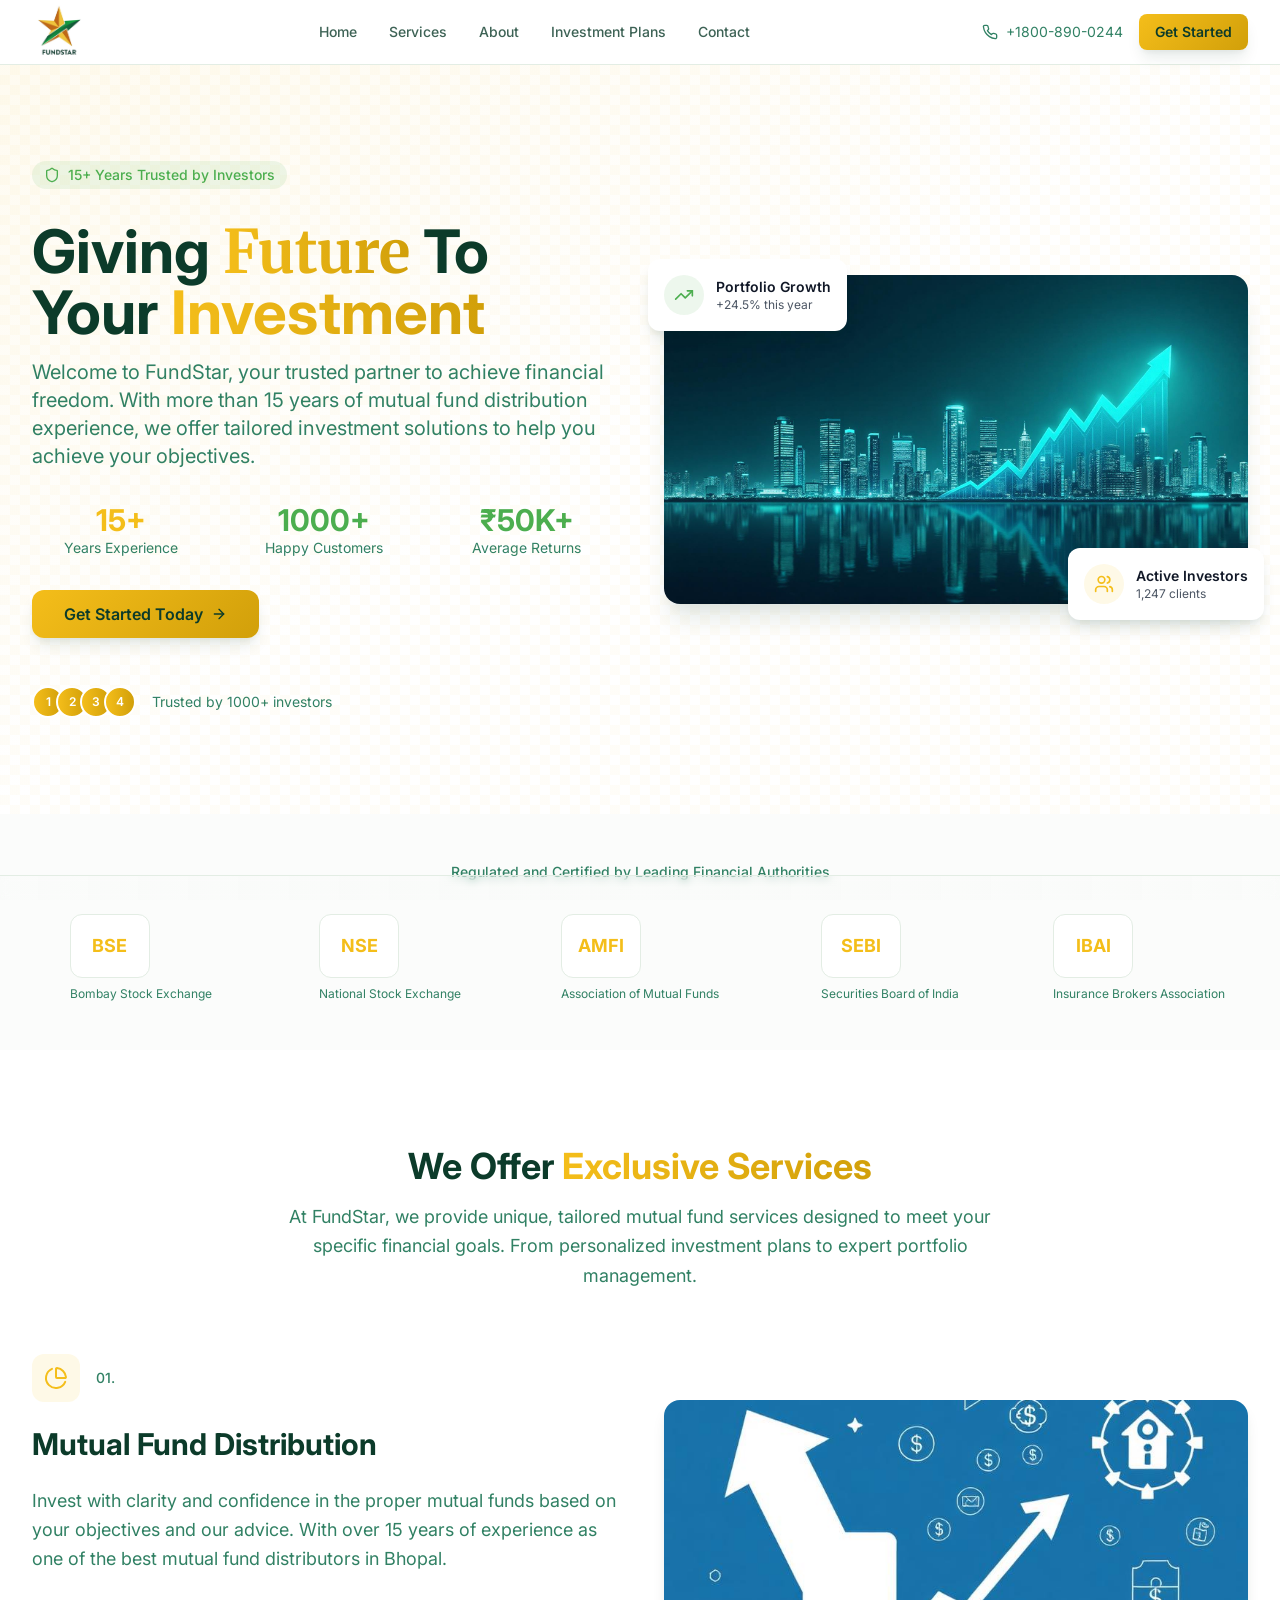
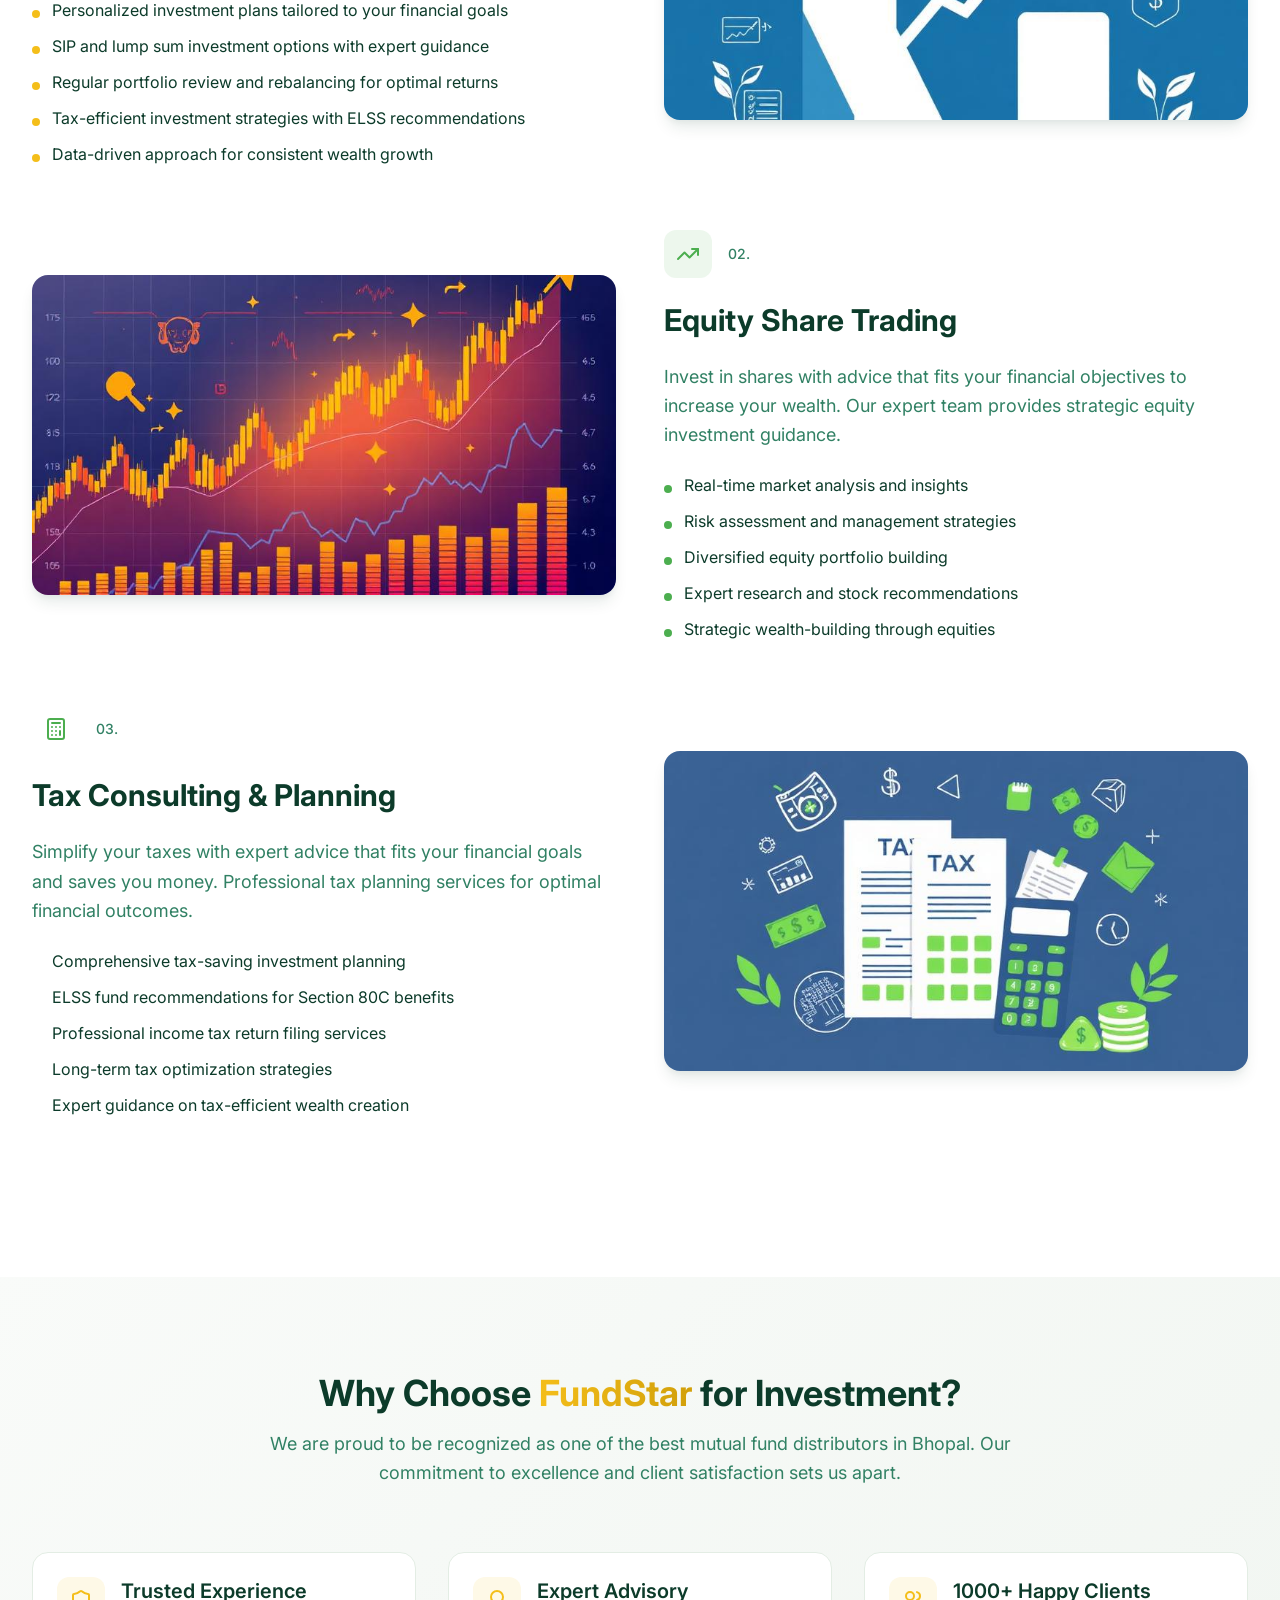
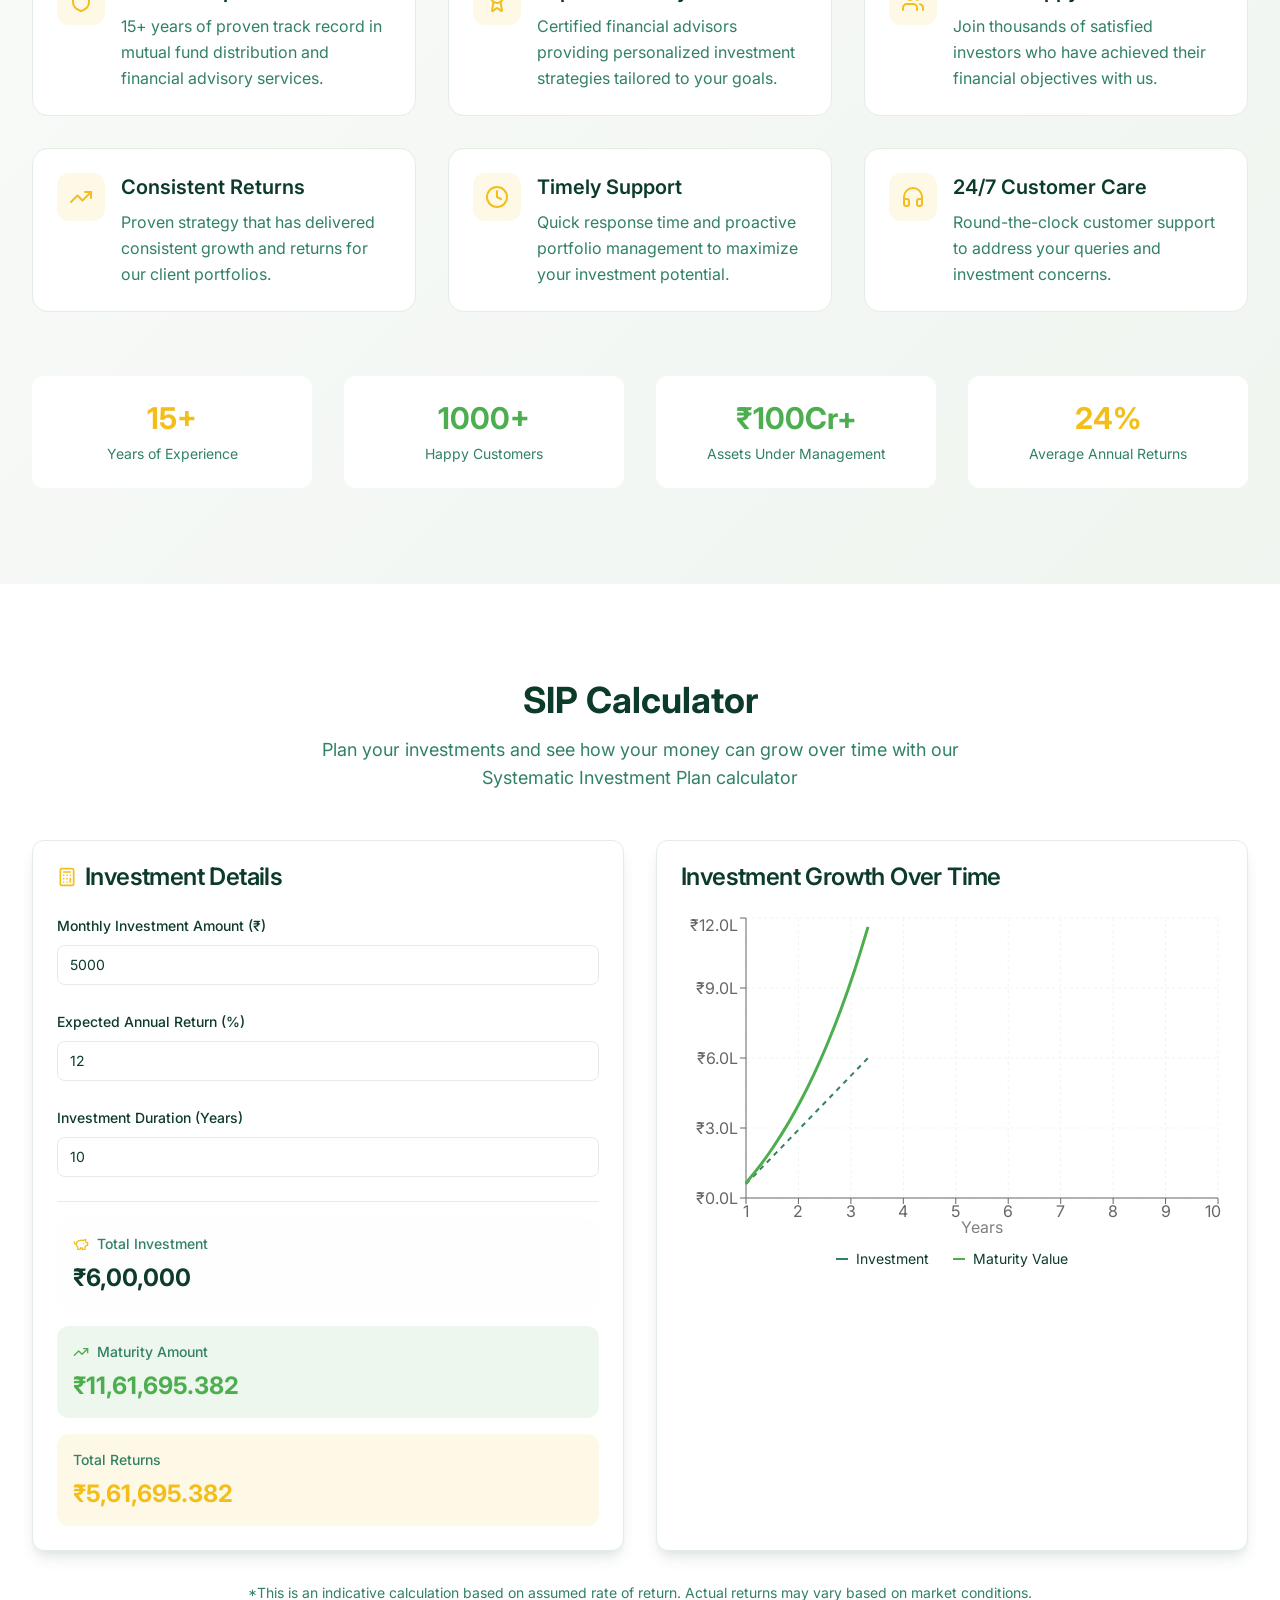
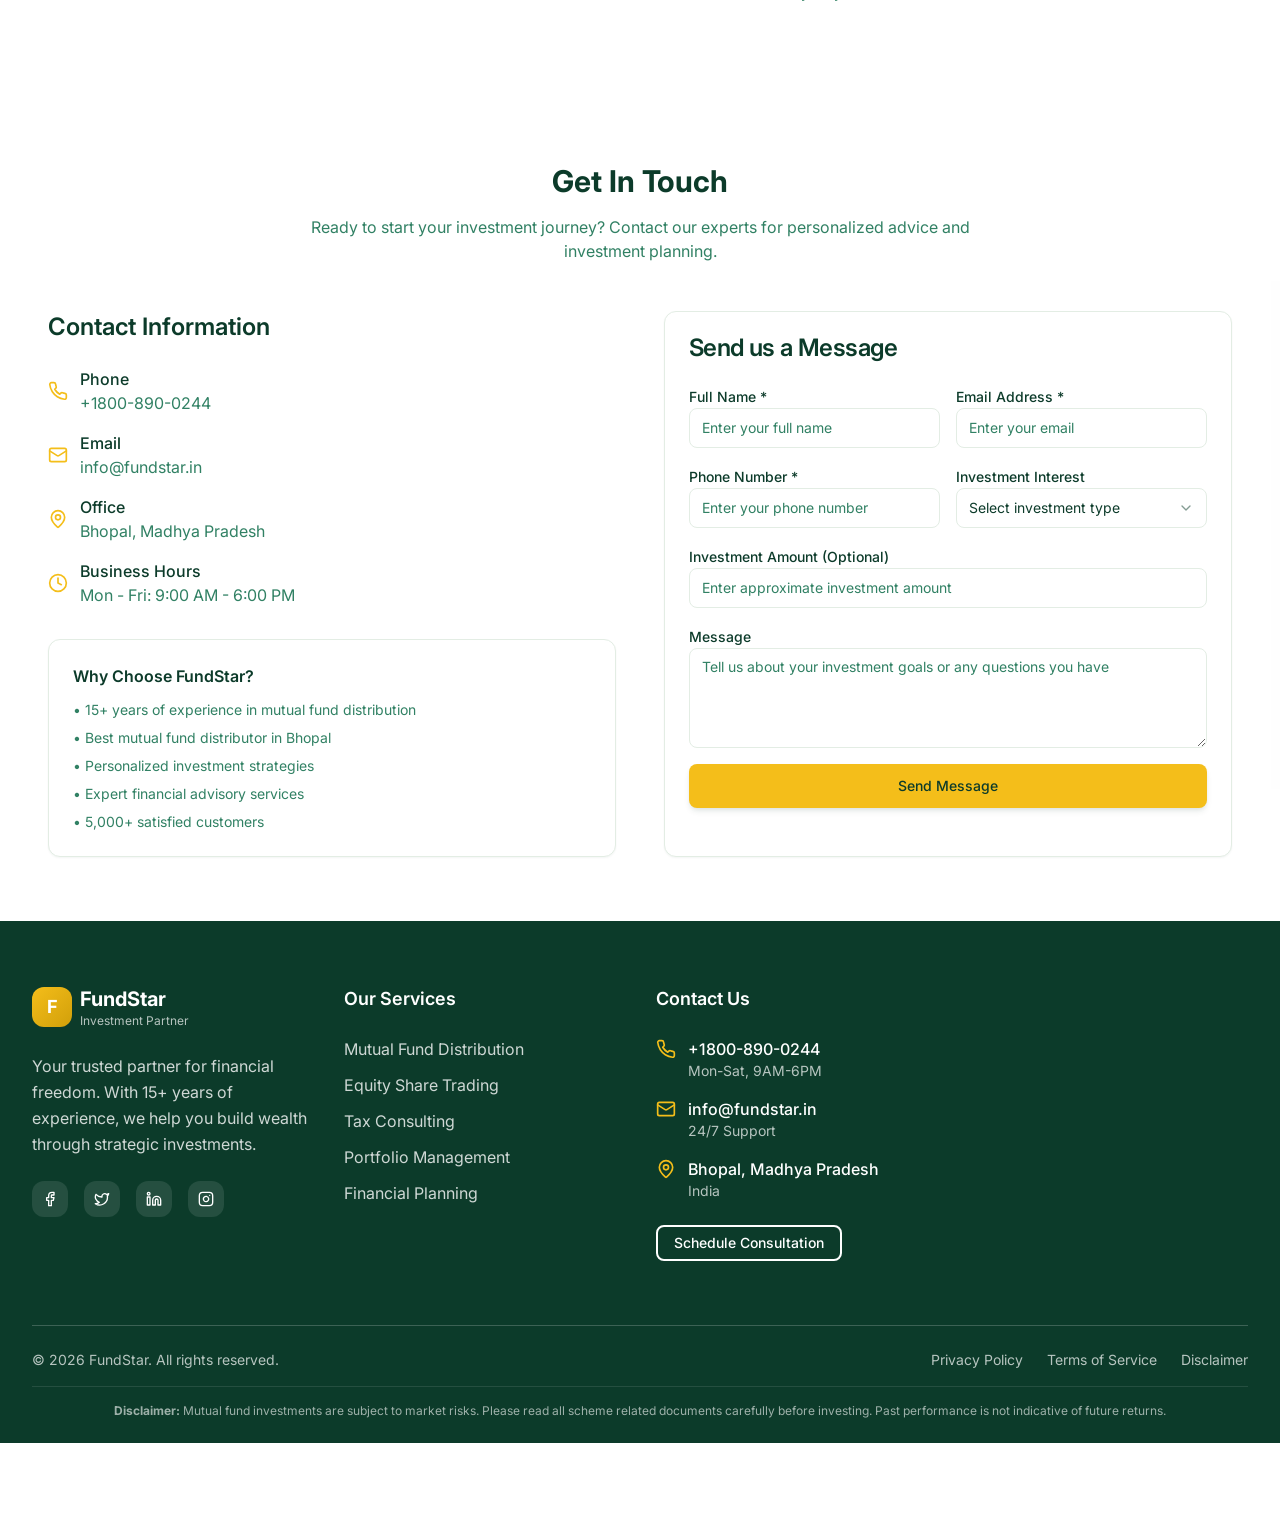
==== commit 0c4d5ad8: "deploy: BBBSolutions/fundstar@dd69767b15397251c105a4f384989f99e5d82a31" ====
--- a/index.html
+++ b/index.html
@@ -25,8 +25,8 @@
   <meta name="twitter:card" content="summary_large_image" />
   <meta name="twitter:site" content="@fundstar_in" />
   <meta name="twitter:image" content="https://fundstar.in/og-image.jpg" />
-  <script type="module" crossorigin src="/assets/index-BodRl9EU.js"></script>
-  <link rel="stylesheet" crossorigin href="/assets/index-sgbkoXqM.css">
+  <script type="module" crossorigin src="/assets/index-Cl0SIiHX.js"></script>
+  <link rel="stylesheet" crossorigin href="/assets/index-BiFHCnNt.css">
 </head>
 
 <body>
--- a/assets/index-BiFHCnNt.css
+++ b/assets/index-BiFHCnNt.css
@@ -0,0 +1 @@
+*,:before,:after{--tw-border-spacing-x: 0;--tw-border-spacing-y: 0;--tw-translate-x: 0;--tw-translate-y: 0;--tw-rotate: 0;--tw-skew-x: 0;--tw-skew-y: 0;--tw-scale-x: 1;--tw-scale-y: 1;--tw-pan-x: ;--tw-pan-y: ;--tw-pinch-zoom: ;--tw-scroll-snap-strictness: proximity;--tw-gradient-from-position: ;--tw-gradient-via-position: ;--tw-gradient-to-position: ;--tw-ordinal: ;--tw-slashed-zero: ;--tw-numeric-figure: ;--tw-numeric-spacing: ;--tw-numeric-fraction: ;--tw-ring-inset: ;--tw-ring-offset-width: 0px;--tw-ring-offset-color: #fff;--tw-ring-color: rgb(59 130 246 / .5);--tw-ring-offset-shadow: 0 0 #0000;--tw-ring-shadow: 0 0 #0000;--tw-shadow: 0 0 #0000;--tw-shadow-colored: 0 0 #0000;--tw-blur: ;--tw-brightness: ;--tw-contrast: ;--tw-grayscale: ;--tw-hue-rotate: ;--tw-invert: ;--tw-saturate: ;--tw-sepia: ;--tw-drop-shadow: ;--tw-backdrop-blur: ;--tw-backdrop-brightness: ;--tw-backdrop-contrast: ;--tw-backdrop-grayscale: ;--tw-backdrop-hue-rotate: ;--tw-backdrop-invert: ;--tw-backdrop-opacity: ;--tw-backdrop-saturate: ;--tw-backdrop-sepia: ;--tw-contain-size: ;--tw-contain-layout: ;--tw-contain-paint: ;--tw-contain-style: }::backdrop{--tw-border-spacing-x: 0;--tw-border-spacing-y: 0;--tw-translate-x: 0;--tw-translate-y: 0;--tw-rotate: 0;--tw-skew-x: 0;--tw-skew-y: 0;--tw-scale-x: 1;--tw-scale-y: 1;--tw-pan-x: ;--tw-pan-y: ;--tw-pinch-zoom: ;--tw-scroll-snap-strictness: proximity;--tw-gradient-from-position: ;--tw-gradient-via-position: ;--tw-gradient-to-position: ;--tw-ordinal: ;--tw-slashed-zero: ;--tw-numeric-figure: ;--tw-numeric-spacing: ;--tw-numeric-fraction: ;--tw-ring-inset: ;--tw-ring-offset-width: 0px;--tw-ring-offset-color: #fff;--tw-ring-color: rgb(59 130 246 / .5);--tw-ring-offset-shadow: 0 0 #0000;--tw-ring-shadow: 0 0 #0000;--tw-shadow: 0 0 #0000;--tw-shadow-colored: 0 0 #0000;--tw-blur: ;--tw-brightness: ;--tw-contrast: ;--tw-grayscale: ;--tw-hue-rotate: ;--tw-invert: ;--tw-saturate: ;--tw-sepia: ;--tw-drop-shadow: ;--tw-backdrop-blur: ;--tw-backdrop-brightness: ;--tw-backdrop-contrast: ;--tw-backdrop-grayscale: ;--tw-backdrop-hue-rotate: ;--tw-backdrop-invert: ;--tw-backdrop-opacity: ;--tw-backdrop-saturate: ;--tw-backdrop-sepia: ;--tw-contain-size: ;--tw-contain-layout: ;--tw-contain-paint: ;--tw-contain-style: }*,:before,:after{box-sizing:border-box;border-width:0;border-style:solid;border-color:#e5e7eb}:before,:after{--tw-content: ""}html,:host{line-height:1.5;-webkit-text-size-adjust:100%;-moz-tab-size:4;-o-tab-size:4;tab-size:4;font-family:Inter,system-ui,sans-serif;font-feature-settings:normal;font-variation-settings:normal;-webkit-tap-highlight-color:transparent}body{margin:0;line-height:inherit}hr{height:0;color:inherit;border-top-width:1px}abbr:where([title]){-webkit-text-decoration:underline dotted;text-decoration:underline dotted}h1,h2,h3,h4,h5,h6{font-size:inherit;font-weight:inherit}a{color:inherit;text-decoration:inherit}b,strong{font-weight:bolder}code,kbd,samp,pre{font-family:ui-monospace,SFMono-Regular,Menlo,Monaco,Consolas,Liberation Mono,Courier New,monospace;font-feature-settings:normal;font-variation-settings:normal;font-size:1em}small{font-size:80%}sub,sup{font-size:75%;line-height:0;position:relative;vertical-align:baseline}sub{bottom:-.25em}sup{top:-.5em}table{text-indent:0;border-color:inherit;border-collapse:collapse}button,input,optgroup,select,textarea{font-family:inherit;font-feature-settings:inherit;font-variation-settings:inherit;font-size:100%;font-weight:inherit;line-height:inherit;letter-spacing:inherit;color:inherit;margin:0;padding:0}button,select{text-transform:none}button,input:where([type=button]),input:where([type=reset]),input:where([type=submit]){-webkit-appearance:button;background-color:transparent;background-image:none}:-moz-focusring{outline:auto}:-moz-ui-invalid{box-shadow:none}progress{vertical-align:baseline}::-webkit-inner-spin-button,::-webkit-outer-spin-button{height:auto}[type=search]{-webkit-appearance:textfield;outline-offset:-2px}::-webkit-search-decoration{-webkit-appearance:none}::-webkit-file-upload-button{-webkit-appearance:button;font:inherit}summary{display:list-item}blockquote,dl,dd,h1,h2,h3,h4,h5,h6,hr,figure,p,pre{margin:0}fieldset{margin:0;padding:0}legend{padding:0}ol,ul,menu{list-style:none;margin:0;padding:0}dialog{padding:0}textarea{resize:vertical}input::-moz-placeholder,textarea::-moz-placeholder{opacity:1;color:#9ca3af}input::placeholder,textarea::placeholder{opacity:1;color:#9ca3af}button,[role=button]{cursor:pointer}:disabled{cursor:default}img,svg,video,canvas,audio,iframe,embed,object{display:block;vertical-align:middle}img,video{max-width:100%;height:auto}[hidden]:where(:not([hidden=until-found])){display:none}:root{--background: 0 0% 100%;--foreground: 158 65% 14%;--primary: 45 91% 53%;--primary-foreground: 158 65% 14%;--primary-light: 45 91% 97%;--primary-dark: 45 91% 43%;--success: 122 39% 49%;--success-foreground: 0 0% 100%;--success-light: 122 39% 97%;--coral: 122 39% 49%;--coral-foreground: 0 0% 100%;--coral-light: 122 39% 97%;--card: 0 0% 100%;--card-foreground: 158 65% 14%;--card-hover: 122 39% 98%;--secondary: 122 20% 95%;--secondary-foreground: 158 65% 14%;--muted: 122 20% 95%;--muted-foreground: 158 45% 35%;--accent: 122 20% 95%;--accent-foreground: 158 65% 14%;--destructive: 0 84% 60%;--destructive-foreground: 0 0% 100%;--warning: 38 92% 50%;--warning-foreground: 0 0% 100%;--border: 122 20% 91%;--input: 122 20% 91%;--ring: 45 91% 53%;--popover: 0 0% 100%;--popover-foreground: 158 65% 14%;--radius-lg: 12px;--radius-xl: 16px;--gradient-hero: linear-gradient(135deg, hsl(45, 91%, 53%) 0%, hsl(45, 91%, 43%) 100%);--gradient-success: linear-gradient(135deg, hsl(122, 39%, 49%) 0%, hsl(122, 39%, 39%) 100%);--gradient-coral: linear-gradient(135deg, hsl(122, 39%, 49%) 0%, hsl(122, 39%, 39%) 100%);--gradient-light: linear-gradient(135deg, hsl(122, 20%, 98%) 0%, hsl(122, 20%, 95%) 100%);--shadow-sm: 0 1px 2px 0 hsl(158 65% 14% / .05);--shadow-md: 0 4px 6px -1px hsl(158 65% 14% / .1), 0 2px 4px -1px hsl(158 65% 14% / .06);--shadow-lg: 0 10px 15px -3px hsl(158 65% 14% / .1), 0 4px 6px -2px hsl(158 65% 14% / .05);--shadow-xl: 0 20px 25px -5px hsl(158 65% 14% / .1), 0 10px 10px -5px hsl(158 65% 14% / .04);--shadow-primary: 0 10px 30px -10px hsl(45 91% 53% / .3);--shadow-success: 0 10px 30px -10px hsl(122 39% 49% / .3);--transition-all: all .3s cubic-bezier(.4, 0, .2, 1);--transition-colors: color .2s ease-in-out, background-color .2s ease-in-out, border-color .2s ease-in-out;--radius: 8px;--sidebar-background: 0 0% 98%;--sidebar-foreground: 240 5.3% 26.1%;--sidebar-primary: 240 5.9% 10%;--sidebar-primary-foreground: 0 0% 98%;--sidebar-accent: 240 4.8% 95.9%;--sidebar-accent-foreground: 240 5.9% 10%;--sidebar-border: 220 13% 91%;--sidebar-ring: 217.2 91.2% 59.8%}.dark{--background: 158 65% 6%;--foreground: 122 20% 95%;--primary: 45 91% 53%;--primary-foreground: 158 65% 14%;--primary-light: 45 91% 15%;--primary-dark: 45 91% 63%;--success: 122 39% 49%;--success-foreground: 0 0% 100%;--success-light: 122 39% 15%;--coral: 122 39% 49%;--coral-foreground: 0 0% 100%;--coral-light: 122 39% 15%;--card: 158 65% 8%;--card-foreground: 122 20% 95%;--card-hover: 158 65% 12%;--secondary: 158 65% 12%;--secondary-foreground: 122 20% 95%;--muted: 158 65% 12%;--muted-foreground: 122 20% 70%;--accent: 158 65% 12%;--accent-foreground: 122 20% 95%;--destructive: 0 84% 60%;--destructive-foreground: 0 0% 100%;--warning: 38 92% 50%;--warning-foreground: 0 0% 100%;--border: 158 65% 21%;--input: 158 65% 21%;--ring: 45 91% 53%;--popover: 158 65% 8%;--popover-foreground: 122 20% 95%;--gradient-hero: linear-gradient(135deg, hsl(45, 91%, 53%) 0%, hsl(45, 91%, 63%) 100%);--gradient-success: linear-gradient(135deg, hsl(122, 39%, 49%) 0%, hsl(122, 39%, 59%) 100%);--gradient-coral: linear-gradient(135deg, hsl(122, 39%, 49%) 0%, hsl(122, 39%, 59%) 100%);--gradient-light: linear-gradient(135deg, hsl(158, 65%, 8%) 0%, hsl(158, 65%, 12%) 100%);--shadow-sm: 0 1px 2px 0 hsl(0 0% 0% / .15);--shadow-md: 0 4px 6px -1px hsl(0 0% 0% / .3), 0 2px 4px -1px hsl(0 0% 0% / .2);--shadow-lg: 0 10px 15px -3px hsl(0 0% 0% / .3), 0 4px 6px -2px hsl(0 0% 0% / .2);--shadow-xl: 0 20px 25px -5px hsl(0 0% 0% / .3), 0 10px 10px -5px hsl(0 0% 0% / .15);--shadow-primary: 0 10px 30px -10px hsl(45 91% 53% / .4);--shadow-success: 0 10px 30px -10px hsl(122 39% 49% / .4);--sidebar-background: 158 65% 6%;--sidebar-foreground: 122 20% 95%;--sidebar-primary: 45 91% 53%;--sidebar-primary-foreground: 158 65% 14%;--sidebar-accent: 158 65% 12%;--sidebar-accent-foreground: 122 20% 95%;--sidebar-border: 158 65% 21%;--sidebar-ring: 45 91% 53%}*{border-color:hsl(var(--border))}body{background-color:hsl(var(--background));font-family:Inter,system-ui,sans-serif;color:hsl(var(--foreground));-webkit-font-smoothing:antialiased;-moz-osx-font-smoothing:grayscale}h1,h2,h3,h4,h5,h6{font-family:Inter,system-ui,sans-serif}.container{width:100%;margin-right:auto;margin-left:auto;padding-right:2rem;padding-left:2rem}@media (min-width: 1400px){.container{max-width:1400px}}.trust-badge{display:inline-flex;align-items:center;gap:.5rem;border-radius:9999px;background-color:hsl(var(--success) / .1);padding:.25rem .75rem;font-size:.875rem;line-height:1.25rem;font-weight:500;color:hsl(var(--success))}.gradient-text{background-image:linear-gradient(to right,var(--tw-gradient-stops));--tw-gradient-from: hsl(var(--primary)) var(--tw-gradient-from-position);--tw-gradient-to: hsl(var(--primary) / 0) var(--tw-gradient-to-position);--tw-gradient-stops: var(--tw-gradient-from), var(--tw-gradient-to);--tw-gradient-to: hsl(var(--primary-dark)) var(--tw-gradient-to-position);-webkit-background-clip:text;background-clip:text;color:transparent}.stat-card{border-radius:var(--radius-lg);background-color:hsl(var(--card));padding:1.5rem;text-align:center;transition-property:var(--transition-colors);transition-timing-function:cubic-bezier(.4,0,.2,1);transition-duration:.15s}.stat-card:hover{background-color:hsl(var(--card-hover))}.service-card{border-radius:var(--radius-xl);border-width:1px;border-color:hsl(var(--border));background-color:hsl(var(--card));padding:1.5rem;transition-property:var(--transition-all);transition-timing-function:cubic-bezier(.4,0,.2,1);transition-duration:.3s;animation-duration:.3s}.service-card:hover{border-color:hsl(var(--primary) / .2);--tw-shadow: var(--shadow-lg);--tw-shadow-colored: var(--shadow-lg);box-shadow:var(--tw-ring-offset-shadow, 0 0 #0000),var(--tw-ring-shadow, 0 0 #0000),var(--tw-shadow)}.section-padding{padding-top:4rem;padding-bottom:4rem}@media (min-width: 768px){.section-padding{padding-top:6rem;padding-bottom:6rem}}@keyframes scroll{0%{transform:translate(0)}to{transform:translate(-33.333%)}}.animate-scroll{animation:scroll 90s linear infinite}.sr-only{position:absolute;width:1px;height:1px;padding:0;margin:-1px;overflow:hidden;clip:rect(0,0,0,0);white-space:nowrap;border-width:0}.pointer-events-none{pointer-events:none}.pointer-events-auto{pointer-events:auto}.visible{visibility:visible}.invisible{visibility:hidden}.static{position:static}.fixed{position:fixed}.absolute{position:absolute}.relative{position:relative}.sticky{position:sticky}.inset-0{top:0;right:0;bottom:0;left:0}.inset-x-0{left:0;right:0}.inset-y-0{top:0;bottom:0}.-bottom-12{bottom:-3rem}.-bottom-4{bottom:-1rem}.-left-12{left:-3rem}.-left-4{left:-1rem}.-right-12{right:-3rem}.-right-4{right:-1rem}.-top-12{top:-3rem}.-top-3{top:-.75rem}.-top-4{top:-1rem}.bottom-0{bottom:0}.left-0{left:0}.left-1{left:.25rem}.left-1\/2{left:50%}.left-2{left:.5rem}.left-4{left:1rem}.left-\[50\%\]{left:50%}.right-0{right:0}.right-1{right:.25rem}.right-2{right:.5rem}.right-3{right:.75rem}.right-4{right:1rem}.top-0{top:0}.top-1\.5{top:.375rem}.top-1\/2{top:50%}.top-2{top:.5rem}.top-3\.5{top:.875rem}.top-4{top:1rem}.top-\[1px\]{top:1px}.top-\[50\%\]{top:50%}.top-\[60\%\]{top:60%}.top-full{top:100%}.-z-10{z-index:-10}.z-10{z-index:10}.z-20{z-index:20}.z-40{z-index:40}.z-50{z-index:50}.z-\[100\]{z-index:100}.z-\[1\]{z-index:1}.order-1{order:1}.order-2{order:2}.col-span-2{grid-column:span 2 / span 2}.-mx-1{margin-left:-.25rem;margin-right:-.25rem}.mx-1{margin-left:.25rem;margin-right:.25rem}.mx-2{margin-left:.5rem;margin-right:.5rem}.mx-3\.5{margin-left:.875rem;margin-right:.875rem}.mx-auto{margin-left:auto;margin-right:auto}.my-0\.5{margin-top:.125rem;margin-bottom:.125rem}.my-1{margin-top:.25rem;margin-bottom:.25rem}.-ml-4{margin-left:-1rem}.-mt-1{margin-top:-.25rem}.-mt-4{margin-top:-1rem}.mb-1{margin-bottom:.25rem}.mb-12{margin-bottom:3rem}.mb-16{margin-bottom:4rem}.mb-2{margin-bottom:.5rem}.mb-20{margin-bottom:5rem}.mb-3{margin-bottom:.75rem}.mb-4{margin-bottom:1rem}.mb-6{margin-bottom:1.5rem}.mb-8{margin-bottom:2rem}.ml-1{margin-left:.25rem}.ml-2{margin-left:.5rem}.ml-auto{margin-left:auto}.mr-2{margin-right:.5rem}.mr-4{margin-right:1rem}.mr-6{margin-right:1.5rem}.mt-0\.5{margin-top:.125rem}.mt-1\.5{margin-top:.375rem}.mt-12{margin-top:3rem}.mt-16{margin-top:4rem}.mt-2{margin-top:.5rem}.mt-20{margin-top:5rem}.mt-24{margin-top:6rem}.mt-3{margin-top:.75rem}.mt-4{margin-top:1rem}.mt-8{margin-top:2rem}.mt-auto{margin-top:auto}.block{display:block}.flex{display:flex}.inline-flex{display:inline-flex}.table{display:table}.grid{display:grid}.hidden{display:none}.aspect-square{aspect-ratio:1 / 1}.aspect-video{aspect-ratio:16 / 9}.size-4{width:1rem;height:1rem}.h-0\.5{height:.125rem}.h-1\.5{height:.375rem}.h-10{height:2.5rem}.h-11{height:2.75rem}.h-12{height:3rem}.h-14{height:3.5rem}.h-16{height:4rem}.h-2{height:.5rem}.h-2\.5{height:.625rem}.h-3{height:.75rem}.h-3\.5{height:.875rem}.h-4{height:1rem}.h-5{height:1.25rem}.h-6{height:1.5rem}.h-64{height:16rem}.h-7{height:1.75rem}.h-8{height:2rem}.h-80{height:20rem}.h-9{height:2.25rem}.h-\[1px\]{height:1px}.h-\[90vh\]{height:90vh}.h-\[var\(--radix-navigation-menu-viewport-height\)\]{height:var(--radix-navigation-menu-viewport-height)}.h-\[var\(--radix-select-trigger-height\)\]{height:var(--radix-select-trigger-height)}.h-auto{height:auto}.h-full{height:100%}.h-px{height:1px}.h-svh{height:100svh}.max-h-96{max-height:24rem}.max-h-\[300px\]{max-height:300px}.max-h-screen{max-height:100vh}.min-h-0{min-height:0px}.min-h-\[100px\]{min-height:100px}.min-h-\[80px\]{min-height:80px}.min-h-screen{min-height:100vh}.min-h-svh{min-height:100svh}.w-0{width:0px}.w-1{width:.25rem}.w-1\.5{width:.375rem}.w-10{width:2.5rem}.w-11{width:2.75rem}.w-12{width:3rem}.w-16{width:4rem}.w-2{width:.5rem}.w-2\.5{width:.625rem}.w-20{width:5rem}.w-3{width:.75rem}.w-3\.5{width:.875rem}.w-3\/4{width:75%}.w-4{width:1rem}.w-5{width:1.25rem}.w-6{width:1.5rem}.w-64{width:16rem}.w-7{width:1.75rem}.w-72{width:18rem}.w-8{width:2rem}.w-9{width:2.25rem}.w-\[--sidebar-width\]{width:var(--sidebar-width)}.w-\[100px\]{width:100px}.w-\[1px\]{width:1px}.w-auto{width:auto}.w-full{width:100%}.w-max{width:-moz-max-content;width:max-content}.w-px{width:1px}.min-w-0{min-width:0px}.min-w-5{min-width:1.25rem}.min-w-\[12rem\]{min-width:12rem}.min-w-\[8rem\]{min-width:8rem}.min-w-\[var\(--radix-select-trigger-width\)\]{min-width:var(--radix-select-trigger-width)}.max-w-2xl{max-width:42rem}.max-w-3xl{max-width:48rem}.max-w-4xl{max-width:56rem}.max-w-\[--skeleton-width\]{max-width:var(--skeleton-width)}.max-w-lg{max-width:32rem}.max-w-max{max-width:-moz-max-content;max-width:max-content}.max-w-screen-xl{max-width:1280px}.flex-1{flex:1 1 0%}.flex-shrink-0,.shrink-0{flex-shrink:0}.grow{flex-grow:1}.grow-0{flex-grow:0}.basis-full{flex-basis:100%}.caption-bottom{caption-side:bottom}.border-collapse{border-collapse:collapse}.-translate-x-1\/2{--tw-translate-x: -50%;transform:translate(var(--tw-translate-x),var(--tw-translate-y)) rotate(var(--tw-rotate)) skew(var(--tw-skew-x)) skewY(var(--tw-skew-y)) scaleX(var(--tw-scale-x)) scaleY(var(--tw-scale-y))}.-translate-x-px{--tw-translate-x: -1px;transform:translate(var(--tw-translate-x),var(--tw-translate-y)) rotate(var(--tw-rotate)) skew(var(--tw-skew-x)) skewY(var(--tw-skew-y)) scaleX(var(--tw-scale-x)) scaleY(var(--tw-scale-y))}.-translate-y-1\/2{--tw-translate-y: -50%;transform:translate(var(--tw-translate-x),var(--tw-translate-y)) rotate(var(--tw-rotate)) skew(var(--tw-skew-x)) skewY(var(--tw-skew-y)) scaleX(var(--tw-scale-x)) scaleY(var(--tw-scale-y))}.translate-x-4{--tw-translate-x: 1rem;transform:translate(var(--tw-translate-x),var(--tw-translate-y)) rotate(var(--tw-rotate)) skew(var(--tw-skew-x)) skewY(var(--tw-skew-y)) scaleX(var(--tw-scale-x)) scaleY(var(--tw-scale-y))}.translate-x-\[-50\%\]{--tw-translate-x: -50%;transform:translate(var(--tw-translate-x),var(--tw-translate-y)) rotate(var(--tw-rotate)) skew(var(--tw-skew-x)) skewY(var(--tw-skew-y)) scaleX(var(--tw-scale-x)) scaleY(var(--tw-scale-y))}.translate-x-px{--tw-translate-x: 1px;transform:translate(var(--tw-translate-x),var(--tw-translate-y)) rotate(var(--tw-rotate)) skew(var(--tw-skew-x)) skewY(var(--tw-skew-y)) scaleX(var(--tw-scale-x)) scaleY(var(--tw-scale-y))}.translate-y-4{--tw-translate-y: 1rem;transform:translate(var(--tw-translate-x),var(--tw-translate-y)) rotate(var(--tw-rotate)) skew(var(--tw-skew-x)) skewY(var(--tw-skew-y)) scaleX(var(--tw-scale-x)) scaleY(var(--tw-scale-y))}.translate-y-\[-50\%\]{--tw-translate-y: -50%;transform:translate(var(--tw-translate-x),var(--tw-translate-y)) rotate(var(--tw-rotate)) skew(var(--tw-skew-x)) skewY(var(--tw-skew-y)) scaleX(var(--tw-scale-x)) scaleY(var(--tw-scale-y))}.rotate-45{--tw-rotate: 45deg;transform:translate(var(--tw-translate-x),var(--tw-translate-y)) rotate(var(--tw-rotate)) skew(var(--tw-skew-x)) skewY(var(--tw-skew-y)) scaleX(var(--tw-scale-x)) scaleY(var(--tw-scale-y))}.rotate-90{--tw-rotate: 90deg;transform:translate(var(--tw-translate-x),var(--tw-translate-y)) rotate(var(--tw-rotate)) skew(var(--tw-skew-x)) skewY(var(--tw-skew-y)) scaleX(var(--tw-scale-x)) scaleY(var(--tw-scale-y))}.transform{transform:translate(var(--tw-translate-x),var(--tw-translate-y)) rotate(var(--tw-rotate)) skew(var(--tw-skew-x)) skewY(var(--tw-skew-y)) scaleX(var(--tw-scale-x)) scaleY(var(--tw-scale-y))}@keyframes fade-in-up{0%{opacity:0;transform:translateY(40px)}to{opacity:1;transform:translateY(0)}}.animate-fade-in-up{animation:fade-in-up .8s ease-out}@keyframes float{0%,to{transform:translateY(0)}50%{transform:translateY(-10px)}}.animate-float{animation:float 3s ease-in-out infinite}@keyframes pulse{50%{opacity:.5}}.animate-pulse{animation:pulse 2s cubic-bezier(.4,0,.6,1) infinite}@keyframes spin{to{transform:rotate(360deg)}}.animate-spin{animation:spin 1s linear infinite}.cursor-default{cursor:default}.cursor-pointer{cursor:pointer}.touch-none{touch-action:none}.select-none{-webkit-user-select:none;-moz-user-select:none;user-select:none}.list-none{list-style-type:none}.grid-cols-1{grid-template-columns:repeat(1,minmax(0,1fr))}.grid-cols-2{grid-template-columns:repeat(2,minmax(0,1fr))}.flex-row{flex-direction:row}.flex-col{flex-direction:column}.flex-col-reverse{flex-direction:column-reverse}.flex-wrap{flex-wrap:wrap}.items-start{align-items:flex-start}.items-end{align-items:flex-end}.items-center{align-items:center}.items-stretch{align-items:stretch}.justify-center{justify-content:center}.justify-between{justify-content:space-between}.justify-items-center{justify-items:center}.gap-1{gap:.25rem}.gap-1\.5{gap:.375rem}.gap-12{gap:3rem}.gap-2{gap:.5rem}.gap-20{gap:5rem}.gap-3{gap:.75rem}.gap-4{gap:1rem}.gap-6{gap:1.5rem}.gap-8{gap:2rem}.-space-x-2>:not([hidden])~:not([hidden]){--tw-space-x-reverse: 0;margin-right:calc(-.5rem * var(--tw-space-x-reverse));margin-left:calc(-.5rem * calc(1 - var(--tw-space-x-reverse)))}.space-x-1>:not([hidden])~:not([hidden]){--tw-space-x-reverse: 0;margin-right:calc(.25rem * var(--tw-space-x-reverse));margin-left:calc(.25rem * calc(1 - var(--tw-space-x-reverse)))}.space-x-2>:not([hidden])~:not([hidden]){--tw-space-x-reverse: 0;margin-right:calc(.5rem * var(--tw-space-x-reverse));margin-left:calc(.5rem * calc(1 - var(--tw-space-x-reverse)))}.space-x-3>:not([hidden])~:not([hidden]){--tw-space-x-reverse: 0;margin-right:calc(.75rem * var(--tw-space-x-reverse));margin-left:calc(.75rem * calc(1 - var(--tw-space-x-reverse)))}.space-x-4>:not([hidden])~:not([hidden]){--tw-space-x-reverse: 0;margin-right:calc(1rem * var(--tw-space-x-reverse));margin-left:calc(1rem * calc(1 - var(--tw-space-x-reverse)))}.space-x-6>:not([hidden])~:not([hidden]){--tw-space-x-reverse: 0;margin-right:calc(1.5rem * var(--tw-space-x-reverse));margin-left:calc(1.5rem * calc(1 - var(--tw-space-x-reverse)))}.space-x-8>:not([hidden])~:not([hidden]){--tw-space-x-reverse: 0;margin-right:calc(2rem * var(--tw-space-x-reverse));margin-left:calc(2rem * calc(1 - var(--tw-space-x-reverse)))}.space-y-1>:not([hidden])~:not([hidden]){--tw-space-y-reverse: 0;margin-top:calc(.25rem * calc(1 - var(--tw-space-y-reverse)));margin-bottom:calc(.25rem * var(--tw-space-y-reverse))}.space-y-1\.5>:not([hidden])~:not([hidden]){--tw-space-y-reverse: 0;margin-top:calc(.375rem * calc(1 - var(--tw-space-y-reverse)));margin-bottom:calc(.375rem * var(--tw-space-y-reverse))}.space-y-10>:not([hidden])~:not([hidden]){--tw-space-y-reverse: 0;margin-top:calc(2.5rem * calc(1 - var(--tw-space-y-reverse)));margin-bottom:calc(2.5rem * var(--tw-space-y-reverse))}.space-y-16>:not([hidden])~:not([hidden]){--tw-space-y-reverse: 0;margin-top:calc(4rem * calc(1 - var(--tw-space-y-reverse)));margin-bottom:calc(4rem * var(--tw-space-y-reverse))}.space-y-2>:not([hidden])~:not([hidden]){--tw-space-y-reverse: 0;margin-top:calc(.5rem * calc(1 - var(--tw-space-y-reverse)));margin-bottom:calc(.5rem * var(--tw-space-y-reverse))}.space-y-3>:not([hidden])~:not([hidden]){--tw-space-y-reverse: 0;margin-top:calc(.75rem * calc(1 - var(--tw-space-y-reverse)));margin-bottom:calc(.75rem * var(--tw-space-y-reverse))}.space-y-4>:not([hidden])~:not([hidden]){--tw-space-y-reverse: 0;margin-top:calc(1rem * calc(1 - var(--tw-space-y-reverse)));margin-bottom:calc(1rem * var(--tw-space-y-reverse))}.space-y-6>:not([hidden])~:not([hidden]){--tw-space-y-reverse: 0;margin-top:calc(1.5rem * calc(1 - var(--tw-space-y-reverse)));margin-bottom:calc(1.5rem * var(--tw-space-y-reverse))}.space-y-8>:not([hidden])~:not([hidden]){--tw-space-y-reverse: 0;margin-top:calc(2rem * calc(1 - var(--tw-space-y-reverse)));margin-bottom:calc(2rem * var(--tw-space-y-reverse))}.overflow-auto{overflow:auto}.overflow-hidden{overflow:hidden}.overflow-y-auto{overflow-y:auto}.overflow-x-hidden{overflow-x:hidden}.whitespace-nowrap{white-space:nowrap}.break-words{overflow-wrap:break-word}.rounded{border-radius:.25rem}.rounded-\[2px\]{border-radius:2px}.rounded-\[inherit\]{border-radius:inherit}.rounded-full{border-radius:9999px}.rounded-lg{border-radius:var(--radius-lg)}.rounded-md{border-radius:var(--radius)}.rounded-sm{border-radius:calc(var(--radius) / 2)}.rounded-xl{border-radius:var(--radius-xl)}.rounded-t-\[10px\]{border-top-left-radius:10px;border-top-right-radius:10px}.rounded-tl-sm{border-top-left-radius:calc(var(--radius) / 2)}.border{border-width:1px}.border-0{border-width:0px}.border-2{border-width:2px}.border-\[1\.5px\]{border-width:1.5px}.border-y{border-top-width:1px;border-bottom-width:1px}.border-b{border-bottom-width:1px}.border-b-2{border-bottom-width:2px}.border-l{border-left-width:1px}.border-r{border-right-width:1px}.border-t{border-top-width:1px}.border-dashed{border-style:dashed}.border-\[--color-border\]{border-color:var(--color-border)}.border-background{border-color:hsl(var(--background))}.border-background\/10{border-color:hsl(var(--background) / .1)}.border-background\/20{border-color:hsl(var(--background) / .2)}.border-border{border-color:hsl(var(--border))}.border-border\/50{border-color:hsl(var(--border) / .5)}.border-destructive{border-color:hsl(var(--destructive))}.border-destructive\/50{border-color:hsl(var(--destructive) / .5)}.border-green-500\/30{border-color:#22c55e4d}.border-input{border-color:hsl(var(--input))}.border-primary{border-color:hsl(var(--primary))}.border-red-500\/30{border-color:#ef44444d}.border-sidebar-border{border-color:hsl(var(--sidebar-border))}.border-transparent{border-color:transparent}.border-white{--tw-border-opacity: 1;border-color:rgb(255 255 255 / var(--tw-border-opacity, 1))}.border-l-transparent{border-left-color:transparent}.border-t-transparent{border-top-color:transparent}.bg-\[--color-bg\]{background-color:var(--color-bg)}.bg-accent{background-color:hsl(var(--accent))}.bg-accent\/10{background-color:hsl(var(--accent) / .1)}.bg-accent\/5{background-color:hsl(var(--accent) / .05)}.bg-background{background-color:hsl(var(--background))}.bg-background\/10{background-color:hsl(var(--background) / .1)}.bg-black\/80{background-color:#000c}.bg-border{background-color:hsl(var(--border))}.bg-card{background-color:hsl(var(--card))}.bg-card\/50{background-color:hsl(var(--card) / .5)}.bg-card\/80{background-color:hsl(var(--card) / .8)}.bg-destructive{background-color:hsl(var(--destructive))}.bg-foreground{background-color:hsl(var(--foreground))}.bg-foreground\/40{background-color:hsl(var(--foreground) / .4)}.bg-gray-100{--tw-bg-opacity: 1;background-color:rgb(243 244 246 / var(--tw-bg-opacity, 1))}.bg-green-500\/20{background-color:#22c55e33}.bg-muted{background-color:hsl(var(--muted))}.bg-muted-foreground{background-color:hsl(var(--muted-foreground))}.bg-muted\/30{background-color:hsl(var(--muted) / .3)}.bg-muted\/50{background-color:hsl(var(--muted) / .5)}.bg-popover{background-color:hsl(var(--popover))}.bg-primary{background-color:hsl(var(--primary))}.bg-primary\/10{background-color:hsl(var(--primary) / .1)}.bg-primary\/5{background-color:hsl(var(--primary) / .05)}.bg-red-500\/20{background-color:#ef444433}.bg-secondary{background-color:hsl(var(--secondary))}.bg-sidebar{background-color:hsl(var(--sidebar-background))}.bg-sidebar-border{background-color:hsl(var(--sidebar-border))}.bg-success{background-color:hsl(var(--success))}.bg-success\/10{background-color:hsl(var(--success) / .1)}.bg-transparent{background-color:transparent}.bg-white{--tw-bg-opacity: 1;background-color:rgb(255 255 255 / var(--tw-bg-opacity, 1))}.bg-\[linear-gradient\(45deg\,hsl\(var\(--primary\)\/0\.03\)_25\%\,transparent_25\%\,transparent_75\%\,hsl\(var\(--primary\)\/0\.03\)_75\%\,hsl\(var\(--primary\)\/0\.03\)\)\,linear-gradient\(45deg\,hsl\(var\(--primary\)\/0\.03\)_25\%\,transparent_25\%\,transparent_75\%\,hsl\(var\(--primary\)\/0\.03\)_75\%\,hsl\(var\(--primary\)\/0\.03\)\)\]{background-image:linear-gradient(45deg,hsl(var(--primary)/.03) 25%,transparent 25%,transparent 75%,hsl(var(--primary)/.03) 75%,hsl(var(--primary)/.03)),linear-gradient(45deg,hsl(var(--primary)/.03) 25%,transparent 25%,transparent 75%,hsl(var(--primary)/.03) 75%,hsl(var(--primary)/.03))}.bg-gradient-coral{background-image:var(--gradient-coral)}.bg-gradient-hero{background-image:var(--gradient-hero)}.bg-gradient-light{background-image:var(--gradient-light)}.bg-gradient-success{background-image:var(--gradient-success)}.bg-gradient-to-br{background-image:linear-gradient(to bottom right,var(--tw-gradient-stops))}.bg-gradient-to-r{background-image:linear-gradient(to right,var(--tw-gradient-stops))}.from-accent\/5{--tw-gradient-from: hsl(var(--accent) / .05) var(--tw-gradient-from-position);--tw-gradient-to: hsl(var(--accent) / 0) var(--tw-gradient-to-position);--tw-gradient-stops: var(--tw-gradient-from), var(--tw-gradient-to)}.from-primary{--tw-gradient-from: hsl(var(--primary)) var(--tw-gradient-from-position);--tw-gradient-to: hsl(var(--primary) / 0) var(--tw-gradient-to-position);--tw-gradient-stops: var(--tw-gradient-from), var(--tw-gradient-to)}.from-primary-light{--tw-gradient-from: hsl(var(--primary-light)) var(--tw-gradient-from-position);--tw-gradient-to: hsl(var(--primary-light) / 0) var(--tw-gradient-to-position);--tw-gradient-stops: var(--tw-gradient-from), var(--tw-gradient-to)}.from-primary\/5{--tw-gradient-from: hsl(var(--primary) / .05) var(--tw-gradient-from-position);--tw-gradient-to: hsl(var(--primary) / 0) var(--tw-gradient-to-position);--tw-gradient-stops: var(--tw-gradient-from), var(--tw-gradient-to)}.via-accent\/10{--tw-gradient-to: hsl(var(--accent) / 0) var(--tw-gradient-to-position);--tw-gradient-stops: var(--tw-gradient-from), hsl(var(--accent) / .1) var(--tw-gradient-via-position), var(--tw-gradient-to)}.via-background{--tw-gradient-to: hsl(var(--background) / 0) var(--tw-gradient-to-position);--tw-gradient-stops: var(--tw-gradient-from), hsl(var(--background)) var(--tw-gradient-via-position), var(--tw-gradient-to)}.to-accent\/5{--tw-gradient-to: hsl(var(--accent) / .05) var(--tw-gradient-to-position)}.to-background{--tw-gradient-to: hsl(var(--background)) var(--tw-gradient-to-position)}.to-primary-dark{--tw-gradient-to: hsl(var(--primary-dark)) var(--tw-gradient-to-position)}.to-primary\/70{--tw-gradient-to: hsl(var(--primary) / .7) var(--tw-gradient-to-position)}.to-success\/5{--tw-gradient-to: hsl(var(--success) / .05) var(--tw-gradient-to-position)}.bg-\[length\:20px_20px\]{background-size:20px 20px}.bg-cover{background-size:cover}.bg-clip-text{-webkit-background-clip:text;background-clip:text}.bg-\[position\:0_0\,10px_10px\]{background-position:0 0,10px 10px}.bg-center{background-position:center}.fill-current{fill:currentColor}.stroke-muted{stroke:hsl(var(--muted))}.object-contain{-o-object-fit:contain;object-fit:contain}.object-cover{-o-object-fit:cover;object-fit:cover}.p-0{padding:0}.p-1{padding:.25rem}.p-2{padding:.5rem}.p-3{padding:.75rem}.p-4{padding:1rem}.p-6{padding:1.5rem}.p-8{padding:2rem}.p-\[1px\]{padding:1px}.px-1{padding-left:.25rem;padding-right:.25rem}.px-10{padding-left:2.5rem;padding-right:2.5rem}.px-2{padding-left:.5rem;padding-right:.5rem}.px-2\.5{padding-left:.625rem;padding-right:.625rem}.px-3{padding-left:.75rem;padding-right:.75rem}.px-4{padding-left:1rem;padding-right:1rem}.px-5{padding-left:1.25rem;padding-right:1.25rem}.px-6{padding-left:1.5rem;padding-right:1.5rem}.px-8{padding-left:2rem;padding-right:2rem}.py-0\.5{padding-top:.125rem;padding-bottom:.125rem}.py-1{padding-top:.25rem;padding-bottom:.25rem}.py-1\.5{padding-top:.375rem;padding-bottom:.375rem}.py-12{padding-top:3rem;padding-bottom:3rem}.py-16{padding-top:4rem;padding-bottom:4rem}.py-2{padding-top:.5rem;padding-bottom:.5rem}.py-20{padding-top:5rem;padding-bottom:5rem}.py-24{padding-top:6rem;padding-bottom:6rem}.py-3{padding-top:.75rem;padding-bottom:.75rem}.py-4{padding-top:1rem;padding-bottom:1rem}.py-6{padding-top:1.5rem;padding-bottom:1.5rem}.pb-20{padding-bottom:5rem}.pb-3{padding-bottom:.75rem}.pb-4{padding-bottom:1rem}.pl-10{padding-left:2.5rem}.pl-2\.5{padding-left:.625rem}.pl-4{padding-left:1rem}.pl-8{padding-left:2rem}.pr-2{padding-right:.5rem}.pr-2\.5{padding-right:.625rem}.pr-8{padding-right:2rem}.pt-0{padding-top:0}.pt-1{padding-top:.25rem}.pt-16{padding-top:4rem}.pt-3{padding-top:.75rem}.pt-4{padding-top:1rem}.text-left{text-align:left}.text-center{text-align:center}.align-middle{vertical-align:middle}.font-accent{font-family:Merriweather,serif}.font-mono{font-family:ui-monospace,SFMono-Regular,Menlo,Monaco,Consolas,Liberation Mono,Courier New,monospace}.font-sans{font-family:Inter,system-ui,sans-serif}.text-2xl{font-size:1.5rem;line-height:2rem}.text-3xl{font-size:1.875rem;line-height:2.25rem}.text-4xl{font-size:2.25rem;line-height:2.5rem}.text-5xl{font-size:3rem;line-height:1}.text-\[0\.8rem\]{font-size:.8rem}.text-base{font-size:1rem;line-height:1.5rem}.text-lg{font-size:1.125rem;line-height:1.75rem}.text-sm{font-size:.875rem;line-height:1.25rem}.text-xl{font-size:1.25rem;line-height:1.75rem}.text-xs{font-size:.75rem;line-height:1rem}.font-bold{font-weight:700}.font-extrabold{font-weight:800}.font-medium{font-weight:500}.font-normal{font-weight:400}.font-semibold{font-weight:600}.tabular-nums{--tw-numeric-spacing: tabular-nums;font-variant-numeric:var(--tw-ordinal) var(--tw-slashed-zero) var(--tw-numeric-figure) var(--tw-numeric-spacing) var(--tw-numeric-fraction)}.leading-none{line-height:1}.leading-relaxed{line-height:1.625}.leading-tight{line-height:1.25}.tracking-tight{letter-spacing:-.025em}.tracking-widest{letter-spacing:.1em}.text-\[\#0C3B1D\]{--tw-text-opacity: 1;color:rgb(12 59 29 / var(--tw-text-opacity, 1))}.text-\[\#F4BD1A\]{--tw-text-opacity: 1;color:rgb(244 189 26 / var(--tw-text-opacity, 1))}.text-accent-foreground{color:hsl(var(--accent-foreground))}.text-background{color:hsl(var(--background))}.text-background\/60{color:hsl(var(--background) / .6)}.text-background\/70{color:hsl(var(--background) / .7)}.text-background\/80{color:hsl(var(--background) / .8)}.text-blue-500{--tw-text-opacity: 1;color:rgb(59 130 246 / var(--tw-text-opacity, 1))}.text-blue-600{--tw-text-opacity: 1;color:rgb(37 99 235 / var(--tw-text-opacity, 1))}.text-card-foreground{color:hsl(var(--card-foreground))}.text-coral{color:hsl(var(--coral))}.text-coral-foreground{color:hsl(var(--coral-foreground))}.text-current{color:currentColor}.text-destructive{color:hsl(var(--destructive))}.text-destructive-foreground{color:hsl(var(--destructive-foreground))}.text-foreground{color:hsl(var(--foreground))}.text-foreground\/50{color:hsl(var(--foreground) / .5)}.text-foreground\/80{color:hsl(var(--foreground) / .8)}.text-gray-600{--tw-text-opacity: 1;color:rgb(75 85 99 / var(--tw-text-opacity, 1))}.text-gray-900{--tw-text-opacity: 1;color:rgb(17 24 39 / var(--tw-text-opacity, 1))}.text-green-500{--tw-text-opacity: 1;color:rgb(34 197 94 / var(--tw-text-opacity, 1))}.text-muted-foreground{color:hsl(var(--muted-foreground))}.text-popover-foreground{color:hsl(var(--popover-foreground))}.text-primary{color:hsl(var(--primary))}.text-primary-foreground{color:hsl(var(--primary-foreground))}.text-red-500{--tw-text-opacity: 1;color:rgb(239 68 68 / var(--tw-text-opacity, 1))}.text-red-600{--tw-text-opacity: 1;color:rgb(220 38 38 / var(--tw-text-opacity, 1))}.text-secondary-foreground{color:hsl(var(--secondary-foreground))}.text-sidebar-foreground{color:hsl(var(--sidebar-foreground))}.text-sidebar-foreground\/70{color:hsl(var(--sidebar-foreground) / .7)}.text-success{color:hsl(var(--success))}.text-success-foreground{color:hsl(var(--success-foreground))}.text-transparent{color:transparent}.text-warning{color:hsl(var(--warning))}.text-white{--tw-text-opacity: 1;color:rgb(255 255 255 / var(--tw-text-opacity, 1))}.text-yellow-600{--tw-text-opacity: 1;color:rgb(202 138 4 / var(--tw-text-opacity, 1))}.underline{text-decoration-line:underline}.underline-offset-4{text-underline-offset:4px}.opacity-0{opacity:0}.opacity-50{opacity:.5}.opacity-60{opacity:.6}.opacity-70{opacity:.7}.opacity-75{opacity:.75}.opacity-80{opacity:.8}.opacity-90{opacity:.9}.shadow-\[0_0_0_1px_hsl\(var\(--sidebar-border\)\)\]{--tw-shadow: 0 0 0 1px hsl(var(--sidebar-border));--tw-shadow-colored: 0 0 0 1px var(--tw-shadow-color);box-shadow:var(--tw-ring-offset-shadow, 0 0 #0000),var(--tw-ring-shadow, 0 0 #0000),var(--tw-shadow)}.shadow-lg{--tw-shadow: var(--shadow-lg);--tw-shadow-colored: var(--shadow-lg);box-shadow:var(--tw-ring-offset-shadow, 0 0 #0000),var(--tw-ring-shadow, 0 0 #0000),var(--tw-shadow)}.shadow-md{--tw-shadow: var(--shadow-md);--tw-shadow-colored: var(--shadow-md);box-shadow:var(--tw-ring-offset-shadow, 0 0 #0000),var(--tw-ring-shadow, 0 0 #0000),var(--tw-shadow)}.shadow-none{--tw-shadow: 0 0 #0000;--tw-shadow-colored: 0 0 #0000;box-shadow:var(--tw-ring-offset-shadow, 0 0 #0000),var(--tw-ring-shadow, 0 0 #0000),var(--tw-shadow)}.shadow-sm{--tw-shadow: var(--shadow-sm);--tw-shadow-colored: var(--shadow-sm);box-shadow:var(--tw-ring-offset-shadow, 0 0 #0000),var(--tw-ring-shadow, 0 0 #0000),var(--tw-shadow)}.shadow-xl{--tw-shadow: var(--shadow-xl);--tw-shadow-colored: var(--shadow-xl);box-shadow:var(--tw-ring-offset-shadow, 0 0 #0000),var(--tw-ring-shadow, 0 0 #0000),var(--tw-shadow)}.outline-none{outline:2px solid transparent;outline-offset:2px}.outline{outline-style:solid}.outline-primary{outline-color:hsl(var(--primary))}.outline-white{outline-color:#fff}.ring-0{--tw-ring-offset-shadow: var(--tw-ring-inset) 0 0 0 var(--tw-ring-offset-width) var(--tw-ring-offset-color);--tw-ring-shadow: var(--tw-ring-inset) 0 0 0 calc(0px + var(--tw-ring-offset-width)) var(--tw-ring-color);box-shadow:var(--tw-ring-offset-shadow),var(--tw-ring-shadow),var(--tw-shadow, 0 0 #0000)}.ring-2{--tw-ring-offset-shadow: var(--tw-ring-inset) 0 0 0 var(--tw-ring-offset-width) var(--tw-ring-offset-color);--tw-ring-shadow: var(--tw-ring-inset) 0 0 0 calc(2px + var(--tw-ring-offset-width)) var(--tw-ring-color);box-shadow:var(--tw-ring-offset-shadow),var(--tw-ring-shadow),var(--tw-shadow, 0 0 #0000)}.ring-ring{--tw-ring-color: hsl(var(--ring))}.ring-sidebar-ring{--tw-ring-color: hsl(var(--sidebar-ring))}.ring-offset-background{--tw-ring-offset-color: hsl(var(--background))}.filter{filter:var(--tw-blur) var(--tw-brightness) var(--tw-contrast) var(--tw-grayscale) var(--tw-hue-rotate) var(--tw-invert) var(--tw-saturate) var(--tw-sepia) var(--tw-drop-shadow)}.backdrop-blur-sm{--tw-backdrop-blur: blur(4px);-webkit-backdrop-filter:var(--tw-backdrop-blur) var(--tw-backdrop-brightness) var(--tw-backdrop-contrast) var(--tw-backdrop-grayscale) var(--tw-backdrop-hue-rotate) var(--tw-backdrop-invert) var(--tw-backdrop-opacity) var(--tw-backdrop-saturate) var(--tw-backdrop-sepia);backdrop-filter:var(--tw-backdrop-blur) var(--tw-backdrop-brightness) var(--tw-backdrop-contrast) var(--tw-backdrop-grayscale) var(--tw-backdrop-hue-rotate) var(--tw-backdrop-invert) var(--tw-backdrop-opacity) var(--tw-backdrop-saturate) var(--tw-backdrop-sepia)}.transition{transition-property:color,background-color,border-color,text-decoration-color,fill,stroke,opacity,box-shadow,transform,filter,backdrop-filter;transition-timing-function:cubic-bezier(.4,0,.2,1);transition-duration:.15s}.transition-\[left\,right\,width\]{transition-property:left,right,width;transition-timing-function:cubic-bezier(.4,0,.2,1);transition-duration:.15s}.transition-\[margin\,opa\]{transition-property:margin,opa;transition-timing-function:cubic-bezier(.4,0,.2,1);transition-duration:.15s}.transition-\[width\,height\,padding\]{transition-property:width,height,padding;transition-timing-function:cubic-bezier(.4,0,.2,1);transition-duration:.15s}.transition-\[width\]{transition-property:width;transition-timing-function:cubic-bezier(.4,0,.2,1);transition-duration:.15s}.transition-all{transition-property:var(--transition-all);transition-timing-function:cubic-bezier(.4,0,.2,1);transition-duration:.15s}.transition-colors{transition-property:var(--transition-colors);transition-timing-function:cubic-bezier(.4,0,.2,1);transition-duration:.15s}.transition-opacity{transition-property:opacity;transition-timing-function:cubic-bezier(.4,0,.2,1);transition-duration:.15s}.transition-shadow{transition-property:box-shadow;transition-timing-function:cubic-bezier(.4,0,.2,1);transition-duration:.15s}.transition-transform{transition-property:transform;transition-timing-function:cubic-bezier(.4,0,.2,1);transition-duration:.15s}.duration-1000{transition-duration:1s}.duration-200{transition-duration:.2s}.duration-300{transition-duration:.3s}.duration-500{transition-duration:.5s}.ease-in-out{transition-timing-function:cubic-bezier(.4,0,.2,1)}.ease-linear{transition-timing-function:linear}@keyframes enter{0%{opacity:var(--tw-enter-opacity, 1);transform:translate3d(var(--tw-enter-translate-x, 0),var(--tw-enter-translate-y, 0),0) scale3d(var(--tw-enter-scale, 1),var(--tw-enter-scale, 1),var(--tw-enter-scale, 1)) rotate(var(--tw-enter-rotate, 0))}}@keyframes exit{to{opacity:var(--tw-exit-opacity, 1);transform:translate3d(var(--tw-exit-translate-x, 0),var(--tw-exit-translate-y, 0),0) scale3d(var(--tw-exit-scale, 1),var(--tw-exit-scale, 1),var(--tw-exit-scale, 1)) rotate(var(--tw-exit-rotate, 0))}}.animate-in{animation-name:enter;animation-duration:.15s;--tw-enter-opacity: initial;--tw-enter-scale: initial;--tw-enter-rotate: initial;--tw-enter-translate-x: initial;--tw-enter-translate-y: initial}.fade-in-0{--tw-enter-opacity: 0}.fade-in-80{--tw-enter-opacity: .8}.zoom-in-95{--tw-enter-scale: .95}.duration-1000{animation-duration:1s}.duration-200{animation-duration:.2s}.duration-300{animation-duration:.3s}.duration-500{animation-duration:.5s}.ease-in-out{animation-timing-function:cubic-bezier(.4,0,.2,1)}.ease-linear{animation-timing-function:linear}.file\:border-0::file-selector-button{border-width:0px}.file\:bg-transparent::file-selector-button{background-color:transparent}.file\:text-sm::file-selector-button{font-size:.875rem;line-height:1.25rem}.file\:font-medium::file-selector-button{font-weight:500}.file\:text-foreground::file-selector-button{color:hsl(var(--foreground))}.placeholder\:text-muted-foreground::-moz-placeholder{color:hsl(var(--muted-foreground))}.placeholder\:text-muted-foreground::placeholder{color:hsl(var(--muted-foreground))}.after\:absolute:after{content:var(--tw-content);position:absolute}.after\:-inset-2:after{content:var(--tw-content);top:-.5rem;right:-.5rem;bottom:-.5rem;left:-.5rem}.after\:inset-y-0:after{content:var(--tw-content);top:0;bottom:0}.after\:left-1\/2:after{content:var(--tw-content);left:50%}.after\:w-1:after{content:var(--tw-content);width:.25rem}.after\:w-\[2px\]:after{content:var(--tw-content);width:2px}.after\:-translate-x-1\/2:after{content:var(--tw-content);--tw-translate-x: -50%;transform:translate(var(--tw-translate-x),var(--tw-translate-y)) rotate(var(--tw-rotate)) skew(var(--tw-skew-x)) skewY(var(--tw-skew-y)) scaleX(var(--tw-scale-x)) scaleY(var(--tw-scale-y))}.first\:rounded-l-md:first-child{border-top-left-radius:var(--radius);border-bottom-left-radius:var(--radius)}.first\:border-l:first-child{border-left-width:1px}.last\:rounded-r-md:last-child{border-top-right-radius:var(--radius);border-bottom-right-radius:var(--radius)}.focus-within\:relative:focus-within{position:relative}.focus-within\:z-20:focus-within{z-index:20}.hover\:-translate-y-0\.5:hover{--tw-translate-y: -.125rem;transform:translate(var(--tw-translate-x),var(--tw-translate-y)) rotate(var(--tw-rotate)) skew(var(--tw-skew-x)) skewY(var(--tw-skew-y)) scaleX(var(--tw-scale-x)) scaleY(var(--tw-scale-y))}.hover\:border-primary\/20:hover{border-color:hsl(var(--primary) / .2)}.hover\:border-primary\/30:hover{border-color:hsl(var(--primary) / .3)}.hover\:bg-accent:hover{background-color:hsl(var(--accent))}.hover\:bg-destructive\/80:hover{background-color:hsl(var(--destructive) / .8)}.hover\:bg-destructive\/90:hover{background-color:hsl(var(--destructive) / .9)}.hover\:bg-muted:hover{background-color:hsl(var(--muted))}.hover\:bg-muted\/50:hover{background-color:hsl(var(--muted) / .5)}.hover\:bg-primary:hover{background-color:hsl(var(--primary))}.hover\:bg-primary-dark:hover{background-color:hsl(var(--primary-dark))}.hover\:bg-primary\/80:hover{background-color:hsl(var(--primary) / .8)}.hover\:bg-primary\/90:hover{background-color:hsl(var(--primary) / .9)}.hover\:bg-secondary:hover{background-color:hsl(var(--secondary))}.hover\:bg-secondary\/80:hover{background-color:hsl(var(--secondary) / .8)}.hover\:bg-sidebar-accent:hover{background-color:hsl(var(--sidebar-accent))}.hover\:bg-white:hover{--tw-bg-opacity: 1;background-color:rgb(255 255 255 / var(--tw-bg-opacity, 1))}.hover\:text-accent-foreground:hover{color:hsl(var(--accent-foreground))}.hover\:text-background:hover{color:hsl(var(--background))}.hover\:text-blue-700:hover{--tw-text-opacity: 1;color:rgb(29 78 216 / var(--tw-text-opacity, 1))}.hover\:text-foreground:hover{color:hsl(var(--foreground))}.hover\:text-muted-foreground:hover{color:hsl(var(--muted-foreground))}.hover\:text-primary:hover{color:hsl(var(--primary))}.hover\:text-primary-foreground:hover{color:hsl(var(--primary-foreground))}.hover\:text-sidebar-accent-foreground:hover{color:hsl(var(--sidebar-accent-foreground))}.hover\:underline:hover{text-decoration-line:underline}.hover\:opacity-100:hover{opacity:1}.hover\:shadow-\[0_0_0_1px_hsl\(var\(--sidebar-accent\)\)\]:hover{--tw-shadow: 0 0 0 1px hsl(var(--sidebar-accent));--tw-shadow-colored: 0 0 0 1px var(--tw-shadow-color);box-shadow:var(--tw-ring-offset-shadow, 0 0 #0000),var(--tw-ring-shadow, 0 0 #0000),var(--tw-shadow)}.hover\:shadow-lg:hover{--tw-shadow: var(--shadow-lg);--tw-shadow-colored: var(--shadow-lg);box-shadow:var(--tw-ring-offset-shadow, 0 0 #0000),var(--tw-ring-shadow, 0 0 #0000),var(--tw-shadow)}.hover\:shadow-md:hover{--tw-shadow: var(--shadow-md);--tw-shadow-colored: var(--shadow-md);box-shadow:var(--tw-ring-offset-shadow, 0 0 #0000),var(--tw-ring-shadow, 0 0 #0000),var(--tw-shadow)}.hover\:shadow-primary:hover{--tw-shadow: var(--shadow-primary);--tw-shadow-colored: var(--shadow-primary);box-shadow:var(--tw-ring-offset-shadow, 0 0 #0000),var(--tw-ring-shadow, 0 0 #0000),var(--tw-shadow)}.hover\:shadow-success:hover{--tw-shadow: var(--shadow-success);--tw-shadow-colored: var(--shadow-success);box-shadow:var(--tw-ring-offset-shadow, 0 0 #0000),var(--tw-ring-shadow, 0 0 #0000),var(--tw-shadow)}.hover\:shadow-xl:hover{--tw-shadow: var(--shadow-xl);--tw-shadow-colored: var(--shadow-xl);box-shadow:var(--tw-ring-offset-shadow, 0 0 #0000),var(--tw-ring-shadow, 0 0 #0000),var(--tw-shadow)}.hover\:shadow-primary:hover{--tw-shadow-color: hsl(var(--primary));--tw-shadow: var(--tw-shadow-colored)}.hover\:shadow-success:hover{--tw-shadow-color: hsl(var(--success));--tw-shadow: var(--tw-shadow-colored)}.hover\:after\:bg-sidebar-border:hover:after{content:var(--tw-content);background-color:hsl(var(--sidebar-border))}.focus\:bg-accent:focus{background-color:hsl(var(--accent))}.focus\:bg-primary:focus{background-color:hsl(var(--primary))}.focus\:text-accent-foreground:focus{color:hsl(var(--accent-foreground))}.focus\:text-primary-foreground:focus{color:hsl(var(--primary-foreground))}.focus\:opacity-100:focus{opacity:1}.focus\:outline-none:focus{outline:2px solid transparent;outline-offset:2px}.focus\:ring-2:focus{--tw-ring-offset-shadow: var(--tw-ring-inset) 0 0 0 var(--tw-ring-offset-width) var(--tw-ring-offset-color);--tw-ring-shadow: var(--tw-ring-inset) 0 0 0 calc(2px + var(--tw-ring-offset-width)) var(--tw-ring-color);box-shadow:var(--tw-ring-offset-shadow),var(--tw-ring-shadow),var(--tw-shadow, 0 0 #0000)}.focus\:ring-ring:focus{--tw-ring-color: hsl(var(--ring))}.focus\:ring-offset-2:focus{--tw-ring-offset-width: 2px}.focus-visible\:outline-none:focus-visible{outline:2px solid transparent;outline-offset:2px}.focus-visible\:ring-1:focus-visible{--tw-ring-offset-shadow: var(--tw-ring-inset) 0 0 0 var(--tw-ring-offset-width) var(--tw-ring-offset-color);--tw-ring-shadow: var(--tw-ring-inset) 0 0 0 calc(1px + var(--tw-ring-offset-width)) var(--tw-ring-color);box-shadow:var(--tw-ring-offset-shadow),var(--tw-ring-shadow),var(--tw-shadow, 0 0 #0000)}.focus-visible\:ring-2:focus-visible{--tw-ring-offset-shadow: var(--tw-ring-inset) 0 0 0 var(--tw-ring-offset-width) var(--tw-ring-offset-color);--tw-ring-shadow: var(--tw-ring-inset) 0 0 0 calc(2px + var(--tw-ring-offset-width)) var(--tw-ring-color);box-shadow:var(--tw-ring-offset-shadow),var(--tw-ring-shadow),var(--tw-shadow, 0 0 #0000)}.focus-visible\:ring-ring:focus-visible{--tw-ring-color: hsl(var(--ring))}.focus-visible\:ring-sidebar-ring:focus-visible{--tw-ring-color: hsl(var(--sidebar-ring))}.focus-visible\:ring-offset-1:focus-visible{--tw-ring-offset-width: 1px}.focus-visible\:ring-offset-2:focus-visible{--tw-ring-offset-width: 2px}.focus-visible\:ring-offset-background:focus-visible{--tw-ring-offset-color: hsl(var(--background))}.active\:bg-sidebar-accent:active{background-color:hsl(var(--sidebar-accent))}.active\:text-sidebar-accent-foreground:active{color:hsl(var(--sidebar-accent-foreground))}.disabled\:pointer-events-none:disabled{pointer-events:none}.disabled\:cursor-not-allowed:disabled{cursor:not-allowed}.disabled\:opacity-50:disabled{opacity:.5}.group\/menu-item:focus-within .group-focus-within\/menu-item\:opacity-100{opacity:1}.group:hover .group-hover\:translate-x-1{--tw-translate-x: .25rem;transform:translate(var(--tw-translate-x),var(--tw-translate-y)) rotate(var(--tw-rotate)) skew(var(--tw-skew-x)) skewY(var(--tw-skew-y)) scaleX(var(--tw-scale-x)) scaleY(var(--tw-scale-y))}.group:hover .group-hover\:rotate-180{--tw-rotate: 180deg;transform:translate(var(--tw-translate-x),var(--tw-translate-y)) rotate(var(--tw-rotate)) skew(var(--tw-skew-x)) skewY(var(--tw-skew-y)) scaleX(var(--tw-scale-x)) scaleY(var(--tw-scale-y))}.group:hover .group-hover\:scale-105{--tw-scale-x: 1.05;--tw-scale-y: 1.05;transform:translate(var(--tw-translate-x),var(--tw-translate-y)) rotate(var(--tw-rotate)) skew(var(--tw-skew-x)) skewY(var(--tw-skew-y)) scaleX(var(--tw-scale-x)) scaleY(var(--tw-scale-y))}.group:hover .group-hover\:border-primary\/30{border-color:hsl(var(--primary) / .3)}.group:hover .group-hover\:bg-primary{background-color:hsl(var(--primary))}.group:hover .group-hover\:text-foreground{color:hsl(var(--foreground))}.group:hover .group-hover\:text-white{--tw-text-opacity: 1;color:rgb(255 255 255 / var(--tw-text-opacity, 1))}.group\/menu-item:hover .group-hover\/menu-item\:opacity-100,.group:hover .group-hover\:opacity-100{opacity:1}.group:hover .group-hover\:shadow-md{--tw-shadow: var(--shadow-md);--tw-shadow-colored: var(--shadow-md);box-shadow:var(--tw-ring-offset-shadow, 0 0 #0000),var(--tw-ring-shadow, 0 0 #0000),var(--tw-shadow)}.group.destructive .group-\[\.destructive\]\:border-muted\/40{border-color:hsl(var(--muted) / .4)}.group.toaster .group-\[\.toaster\]\:border-border{border-color:hsl(var(--border))}.group.toast .group-\[\.toast\]\:bg-muted{background-color:hsl(var(--muted))}.group.toast .group-\[\.toast\]\:bg-primary{background-color:hsl(var(--primary))}.group.toaster .group-\[\.toaster\]\:bg-background{background-color:hsl(var(--background))}.group.destructive .group-\[\.destructive\]\:text-red-300{--tw-text-opacity: 1;color:rgb(252 165 165 / var(--tw-text-opacity, 1))}.group.toast .group-\[\.toast\]\:text-muted-foreground{color:hsl(var(--muted-foreground))}.group.toast .group-\[\.toast\]\:text-primary-foreground{color:hsl(var(--primary-foreground))}.group.toaster .group-\[\.toaster\]\:text-foreground{color:hsl(var(--foreground))}.group.toaster .group-\[\.toaster\]\:shadow-lg{--tw-shadow: var(--shadow-lg);--tw-shadow-colored: var(--shadow-lg);box-shadow:var(--tw-ring-offset-shadow, 0 0 #0000),var(--tw-ring-shadow, 0 0 #0000),var(--tw-shadow)}.group.destructive .group-\[\.destructive\]\:hover\:border-destructive\/30:hover{border-color:hsl(var(--destructive) / .3)}.group.destructive .group-\[\.destructive\]\:hover\:bg-destructive:hover{background-color:hsl(var(--destructive))}.group.destructive .group-\[\.destructive\]\:hover\:text-destructive-foreground:hover{color:hsl(var(--destructive-foreground))}.group.destructive .group-\[\.destructive\]\:hover\:text-red-50:hover{--tw-text-opacity: 1;color:rgb(254 242 242 / var(--tw-text-opacity, 1))}.group.destructive .group-\[\.destructive\]\:focus\:ring-destructive:focus{--tw-ring-color: hsl(var(--destructive))}.group.destructive .group-\[\.destructive\]\:focus\:ring-red-400:focus{--tw-ring-opacity: 1;--tw-ring-color: rgb(248 113 113 / var(--tw-ring-opacity, 1))}.group.destructive .group-\[\.destructive\]\:focus\:ring-offset-red-600:focus{--tw-ring-offset-color: #dc2626}.peer\/menu-button:hover~.peer-hover\/menu-button\:text-sidebar-accent-foreground{color:hsl(var(--sidebar-accent-foreground))}.peer:disabled~.peer-disabled\:cursor-not-allowed{cursor:not-allowed}.peer:disabled~.peer-disabled\:opacity-70{opacity:.7}.has-\[\[data-variant\=inset\]\]\:bg-sidebar:has([data-variant=inset]){background-color:hsl(var(--sidebar-background))}.has-\[\:disabled\]\:opacity-50:has(:disabled){opacity:.5}.group\/menu-item:has([data-sidebar=menu-action]) .group-has-\[\[data-sidebar\=menu-action\]\]\/menu-item\:pr-8{padding-right:2rem}.aria-disabled\:pointer-events-none[aria-disabled=true]{pointer-events:none}.aria-disabled\:opacity-50[aria-disabled=true]{opacity:.5}.aria-selected\:bg-accent[aria-selected=true]{background-color:hsl(var(--accent))}.aria-selected\:bg-accent\/50[aria-selected=true]{background-color:hsl(var(--accent) / .5)}.aria-selected\:text-accent-foreground[aria-selected=true]{color:hsl(var(--accent-foreground))}.aria-selected\:text-muted-foreground[aria-selected=true]{color:hsl(var(--muted-foreground))}.aria-selected\:opacity-100[aria-selected=true]{opacity:1}.aria-selected\:opacity-30[aria-selected=true]{opacity:.3}.data-\[disabled\=true\]\:pointer-events-none[data-disabled=true],.data-\[disabled\]\:pointer-events-none[data-disabled]{pointer-events:none}.data-\[panel-group-direction\=vertical\]\:h-px[data-panel-group-direction=vertical]{height:1px}.data-\[panel-group-direction\=vertical\]\:w-full[data-panel-group-direction=vertical]{width:100%}.data-\[side\=bottom\]\:translate-y-1[data-side=bottom]{--tw-translate-y: .25rem;transform:translate(var(--tw-translate-x),var(--tw-translate-y)) rotate(var(--tw-rotate)) skew(var(--tw-skew-x)) skewY(var(--tw-skew-y)) scaleX(var(--tw-scale-x)) scaleY(var(--tw-scale-y))}.data-\[side\=left\]\:-translate-x-1[data-side=left]{--tw-translate-x: -.25rem;transform:translate(var(--tw-translate-x),var(--tw-translate-y)) rotate(var(--tw-rotate)) skew(var(--tw-skew-x)) skewY(var(--tw-skew-y)) scaleX(var(--tw-scale-x)) scaleY(var(--tw-scale-y))}.data-\[side\=right\]\:translate-x-1[data-side=right]{--tw-translate-x: .25rem;transform:translate(var(--tw-translate-x),var(--tw-translate-y)) rotate(var(--tw-rotate)) skew(var(--tw-skew-x)) skewY(var(--tw-skew-y)) scaleX(var(--tw-scale-x)) scaleY(var(--tw-scale-y))}.data-\[side\=top\]\:-translate-y-1[data-side=top]{--tw-translate-y: -.25rem;transform:translate(var(--tw-translate-x),var(--tw-translate-y)) rotate(var(--tw-rotate)) skew(var(--tw-skew-x)) skewY(var(--tw-skew-y)) scaleX(var(--tw-scale-x)) scaleY(var(--tw-scale-y))}.data-\[state\=checked\]\:translate-x-5[data-state=checked]{--tw-translate-x: 1.25rem;transform:translate(var(--tw-translate-x),var(--tw-translate-y)) rotate(var(--tw-rotate)) skew(var(--tw-skew-x)) skewY(var(--tw-skew-y)) scaleX(var(--tw-scale-x)) scaleY(var(--tw-scale-y))}.data-\[state\=unchecked\]\:translate-x-0[data-state=unchecked],.data-\[swipe\=cancel\]\:translate-x-0[data-swipe=cancel]{--tw-translate-x: 0px;transform:translate(var(--tw-translate-x),var(--tw-translate-y)) rotate(var(--tw-rotate)) skew(var(--tw-skew-x)) skewY(var(--tw-skew-y)) scaleX(var(--tw-scale-x)) scaleY(var(--tw-scale-y))}.data-\[swipe\=end\]\:translate-x-\[var\(--radix-toast-swipe-end-x\)\][data-swipe=end]{--tw-translate-x: var(--radix-toast-swipe-end-x);transform:translate(var(--tw-translate-x),var(--tw-translate-y)) rotate(var(--tw-rotate)) skew(var(--tw-skew-x)) skewY(var(--tw-skew-y)) scaleX(var(--tw-scale-x)) scaleY(var(--tw-scale-y))}.data-\[swipe\=move\]\:translate-x-\[var\(--radix-toast-swipe-move-x\)\][data-swipe=move]{--tw-translate-x: var(--radix-toast-swipe-move-x);transform:translate(var(--tw-translate-x),var(--tw-translate-y)) rotate(var(--tw-rotate)) skew(var(--tw-skew-x)) skewY(var(--tw-skew-y)) scaleX(var(--tw-scale-x)) scaleY(var(--tw-scale-y))}@keyframes accordion-up{0%{height:var(--radix-accordion-content-height);opacity:1}to{height:0;opacity:0}}.data-\[state\=closed\]\:animate-accordion-up[data-state=closed]{animation:accordion-up .3s ease-out}@keyframes accordion-down{0%{height:0;opacity:0}to{height:var(--radix-accordion-content-height);opacity:1}}.data-\[state\=open\]\:animate-accordion-down[data-state=open]{animation:accordion-down .3s ease-out}.data-\[panel-group-direction\=vertical\]\:flex-col[data-panel-group-direction=vertical]{flex-direction:column}.data-\[active\=true\]\:bg-sidebar-accent[data-active=true]{background-color:hsl(var(--sidebar-accent))}.data-\[active\]\:bg-accent\/50[data-active]{background-color:hsl(var(--accent) / .5)}.data-\[selected\=\'true\'\]\:bg-accent[data-selected=true]{background-color:hsl(var(--accent))}.data-\[state\=active\]\:bg-background[data-state=active]{background-color:hsl(var(--background))}.data-\[state\=checked\]\:bg-primary[data-state=checked]{background-color:hsl(var(--primary))}.data-\[state\=on\]\:bg-accent[data-state=on],.data-\[state\=open\]\:bg-accent[data-state=open]{background-color:hsl(var(--accent))}.data-\[state\=open\]\:bg-accent\/50[data-state=open]{background-color:hsl(var(--accent) / .5)}.data-\[state\=open\]\:bg-secondary[data-state=open]{background-color:hsl(var(--secondary))}.data-\[state\=selected\]\:bg-muted[data-state=selected]{background-color:hsl(var(--muted))}.data-\[state\=unchecked\]\:bg-input[data-state=unchecked]{background-color:hsl(var(--input))}.data-\[active\=true\]\:font-medium[data-active=true]{font-weight:500}.data-\[active\=true\]\:text-sidebar-accent-foreground[data-active=true]{color:hsl(var(--sidebar-accent-foreground))}.data-\[selected\=true\]\:text-accent-foreground[data-selected=true]{color:hsl(var(--accent-foreground))}.data-\[state\=active\]\:text-foreground[data-state=active]{color:hsl(var(--foreground))}.data-\[state\=checked\]\:text-primary-foreground[data-state=checked]{color:hsl(var(--primary-foreground))}.data-\[state\=on\]\:text-accent-foreground[data-state=on],.data-\[state\=open\]\:text-accent-foreground[data-state=open]{color:hsl(var(--accent-foreground))}.data-\[state\=open\]\:text-muted-foreground[data-state=open]{color:hsl(var(--muted-foreground))}.data-\[disabled\=true\]\:opacity-50[data-disabled=true],.data-\[disabled\]\:opacity-50[data-disabled]{opacity:.5}.data-\[state\=open\]\:opacity-100[data-state=open]{opacity:1}.data-\[state\=active\]\:shadow-sm[data-state=active]{--tw-shadow: var(--shadow-sm);--tw-shadow-colored: var(--shadow-sm);box-shadow:var(--tw-ring-offset-shadow, 0 0 #0000),var(--tw-ring-shadow, 0 0 #0000),var(--tw-shadow)}.data-\[swipe\=move\]\:transition-none[data-swipe=move]{transition-property:none}.data-\[state\=closed\]\:duration-300[data-state=closed]{transition-duration:.3s}.data-\[state\=open\]\:duration-500[data-state=open]{transition-duration:.5s}.data-\[motion\^\=from-\]\:animate-in[data-motion^=from-],.data-\[state\=open\]\:animate-in[data-state=open],.data-\[state\=visible\]\:animate-in[data-state=visible]{animation-name:enter;animation-duration:.15s;--tw-enter-opacity: initial;--tw-enter-scale: initial;--tw-enter-rotate: initial;--tw-enter-translate-x: initial;--tw-enter-translate-y: initial}.data-\[motion\^\=to-\]\:animate-out[data-motion^=to-],.data-\[state\=closed\]\:animate-out[data-state=closed],.data-\[state\=hidden\]\:animate-out[data-state=hidden],.data-\[swipe\=end\]\:animate-out[data-swipe=end]{animation-name:exit;animation-duration:.15s;--tw-exit-opacity: initial;--tw-exit-scale: initial;--tw-exit-rotate: initial;--tw-exit-translate-x: initial;--tw-exit-translate-y: initial}.data-\[motion\^\=from-\]\:fade-in[data-motion^=from-]{--tw-enter-opacity: 0}.data-\[motion\^\=to-\]\:fade-out[data-motion^=to-],.data-\[state\=closed\]\:fade-out-0[data-state=closed]{--tw-exit-opacity: 0}.data-\[state\=closed\]\:fade-out-80[data-state=closed]{--tw-exit-opacity: .8}.data-\[state\=hidden\]\:fade-out[data-state=hidden]{--tw-exit-opacity: 0}.data-\[state\=open\]\:fade-in-0[data-state=open],.data-\[state\=visible\]\:fade-in[data-state=visible]{--tw-enter-opacity: 0}.data-\[state\=closed\]\:zoom-out-95[data-state=closed]{--tw-exit-scale: .95}.data-\[state\=open\]\:zoom-in-90[data-state=open]{--tw-enter-scale: .9}.data-\[state\=open\]\:zoom-in-95[data-state=open]{--tw-enter-scale: .95}.data-\[motion\=from-end\]\:slide-in-from-right-52[data-motion=from-end]{--tw-enter-translate-x: 13rem}.data-\[motion\=from-start\]\:slide-in-from-left-52[data-motion=from-start]{--tw-enter-translate-x: -13rem}.data-\[motion\=to-end\]\:slide-out-to-right-52[data-motion=to-end]{--tw-exit-translate-x: 13rem}.data-\[motion\=to-start\]\:slide-out-to-left-52[data-motion=to-start]{--tw-exit-translate-x: -13rem}.data-\[side\=bottom\]\:slide-in-from-top-2[data-side=bottom]{--tw-enter-translate-y: -.5rem}.data-\[side\=left\]\:slide-in-from-right-2[data-side=left]{--tw-enter-translate-x: .5rem}.data-\[side\=right\]\:slide-in-from-left-2[data-side=right]{--tw-enter-translate-x: -.5rem}.data-\[side\=top\]\:slide-in-from-bottom-2[data-side=top]{--tw-enter-translate-y: .5rem}.data-\[state\=closed\]\:slide-out-to-bottom[data-state=closed]{--tw-exit-translate-y: 100%}.data-\[state\=closed\]\:slide-out-to-left[data-state=closed]{--tw-exit-translate-x: -100%}.data-\[state\=closed\]\:slide-out-to-left-1\/2[data-state=closed]{--tw-exit-translate-x: -50%}.data-\[state\=closed\]\:slide-out-to-right[data-state=closed],.data-\[state\=closed\]\:slide-out-to-right-full[data-state=closed]{--tw-exit-translate-x: 100%}.data-\[state\=closed\]\:slide-out-to-top[data-state=closed]{--tw-exit-translate-y: -100%}.data-\[state\=closed\]\:slide-out-to-top-\[48\%\][data-state=closed]{--tw-exit-translate-y: -48%}.data-\[state\=open\]\:slide-in-from-bottom[data-state=open]{--tw-enter-translate-y: 100%}.data-\[state\=open\]\:slide-in-from-left[data-state=open]{--tw-enter-translate-x: -100%}.data-\[state\=open\]\:slide-in-from-left-1\/2[data-state=open]{--tw-enter-translate-x: -50%}.data-\[state\=open\]\:slide-in-from-right[data-state=open]{--tw-enter-translate-x: 100%}.data-\[state\=open\]\:slide-in-from-top[data-state=open]{--tw-enter-translate-y: -100%}.data-\[state\=open\]\:slide-in-from-top-\[48\%\][data-state=open]{--tw-enter-translate-y: -48%}.data-\[state\=open\]\:slide-in-from-top-full[data-state=open]{--tw-enter-translate-y: -100%}.data-\[state\=closed\]\:duration-300[data-state=closed]{animation-duration:.3s}.data-\[state\=open\]\:duration-500[data-state=open]{animation-duration:.5s}.data-\[panel-group-direction\=vertical\]\:after\:left-0[data-panel-group-direction=vertical]:after{content:var(--tw-content);left:0}.data-\[panel-group-direction\=vertical\]\:after\:h-1[data-panel-group-direction=vertical]:after{content:var(--tw-content);height:.25rem}.data-\[panel-group-direction\=vertical\]\:after\:w-full[data-panel-group-direction=vertical]:after{content:var(--tw-content);width:100%}.data-\[panel-group-direction\=vertical\]\:after\:-translate-y-1\/2[data-panel-group-direction=vertical]:after{content:var(--tw-content);--tw-translate-y: -50%;transform:translate(var(--tw-translate-x),var(--tw-translate-y)) rotate(var(--tw-rotate)) skew(var(--tw-skew-x)) skewY(var(--tw-skew-y)) scaleX(var(--tw-scale-x)) scaleY(var(--tw-scale-y))}.data-\[panel-group-direction\=vertical\]\:after\:translate-x-0[data-panel-group-direction=vertical]:after{content:var(--tw-content);--tw-translate-x: 0px;transform:translate(var(--tw-translate-x),var(--tw-translate-y)) rotate(var(--tw-rotate)) skew(var(--tw-skew-x)) skewY(var(--tw-skew-y)) scaleX(var(--tw-scale-x)) scaleY(var(--tw-scale-y))}.data-\[state\=open\]\:hover\:bg-sidebar-accent:hover[data-state=open]{background-color:hsl(var(--sidebar-accent))}.data-\[state\=open\]\:hover\:text-sidebar-accent-foreground:hover[data-state=open]{color:hsl(var(--sidebar-accent-foreground))}.group[data-collapsible=offcanvas] .group-data-\[collapsible\=offcanvas\]\:left-\[calc\(var\(--sidebar-width\)\*-1\)\]{left:calc(var(--sidebar-width) * -1)}.group[data-collapsible=offcanvas] .group-data-\[collapsible\=offcanvas\]\:right-\[calc\(var\(--sidebar-width\)\*-1\)\]{right:calc(var(--sidebar-width) * -1)}.group[data-side=left] .group-data-\[side\=left\]\:-right-4{right:-1rem}.group[data-side=right] .group-data-\[side\=right\]\:left-0{left:0}.group[data-collapsible=icon] .group-data-\[collapsible\=icon\]\:-mt-8{margin-top:-2rem}.group[data-collapsible=icon] .group-data-\[collapsible\=icon\]\:hidden{display:none}.group[data-collapsible=icon] .group-data-\[collapsible\=icon\]\:\!size-8{width:2rem!important;height:2rem!important}.group[data-collapsible=icon] .group-data-\[collapsible\=icon\]\:w-\[--sidebar-width-icon\]{width:var(--sidebar-width-icon)}.group[data-collapsible=icon] .group-data-\[collapsible\=icon\]\:w-\[calc\(var\(--sidebar-width-icon\)_\+_theme\(spacing\.4\)\)\]{width:calc(var(--sidebar-width-icon) + 1rem)}.group[data-collapsible=icon] .group-data-\[collapsible\=icon\]\:w-\[calc\(var\(--sidebar-width-icon\)_\+_theme\(spacing\.4\)_\+2px\)\]{width:calc(var(--sidebar-width-icon) + 1rem + 2px)}.group[data-collapsible=offcanvas] .group-data-\[collapsible\=offcanvas\]\:w-0{width:0px}.group[data-collapsible=offcanvas] .group-data-\[collapsible\=offcanvas\]\:translate-x-0{--tw-translate-x: 0px;transform:translate(var(--tw-translate-x),var(--tw-translate-y)) rotate(var(--tw-rotate)) skew(var(--tw-skew-x)) skewY(var(--tw-skew-y)) scaleX(var(--tw-scale-x)) scaleY(var(--tw-scale-y))}.group[data-side=right] .group-data-\[side\=right\]\:rotate-180,.group[data-state=open] .group-data-\[state\=open\]\:rotate-180{--tw-rotate: 180deg;transform:translate(var(--tw-translate-x),var(--tw-translate-y)) rotate(var(--tw-rotate)) skew(var(--tw-skew-x)) skewY(var(--tw-skew-y)) scaleX(var(--tw-scale-x)) scaleY(var(--tw-scale-y))}.group[data-collapsible=icon] .group-data-\[collapsible\=icon\]\:overflow-hidden{overflow:hidden}.group[data-variant=floating] .group-data-\[variant\=floating\]\:rounded-lg{border-radius:var(--radius-lg)}.group[data-variant=floating] .group-data-\[variant\=floating\]\:border{border-width:1px}.group[data-side=left] .group-data-\[side\=left\]\:border-r{border-right-width:1px}.group[data-side=right] .group-data-\[side\=right\]\:border-l{border-left-width:1px}.group[data-variant=floating] .group-data-\[variant\=floating\]\:border-sidebar-border{border-color:hsl(var(--sidebar-border))}.group[data-collapsible=icon] .group-data-\[collapsible\=icon\]\:\!p-0{padding:0!important}.group[data-collapsible=icon] .group-data-\[collapsible\=icon\]\:\!p-2{padding:.5rem!important}.group[data-collapsible=icon] .group-data-\[collapsible\=icon\]\:opacity-0{opacity:0}.group[data-variant=floating] .group-data-\[variant\=floating\]\:shadow{--tw-shadow: 0 1px 3px 0 rgb(0 0 0 / .1), 0 1px 2px -1px rgb(0 0 0 / .1);--tw-shadow-colored: 0 1px 3px 0 var(--tw-shadow-color), 0 1px 2px -1px var(--tw-shadow-color);box-shadow:var(--tw-ring-offset-shadow, 0 0 #0000),var(--tw-ring-shadow, 0 0 #0000),var(--tw-shadow)}.group[data-collapsible=offcanvas] .group-data-\[collapsible\=offcanvas\]\:after\:left-full:after{content:var(--tw-content);left:100%}.group[data-collapsible=offcanvas] .group-data-\[collapsible\=offcanvas\]\:hover\:bg-sidebar:hover{background-color:hsl(var(--sidebar-background))}.peer\/menu-button[data-size=default]~.peer-data-\[size\=default\]\/menu-button\:top-1\.5{top:.375rem}.peer\/menu-button[data-size=lg]~.peer-data-\[size\=lg\]\/menu-button\:top-2\.5{top:.625rem}.peer\/menu-button[data-size=sm]~.peer-data-\[size\=sm\]\/menu-button\:top-1{top:.25rem}.peer[data-variant=inset]~.peer-data-\[variant\=inset\]\:min-h-\[calc\(100svh-theme\(spacing\.4\)\)\]{min-height:calc(100svh - 1rem)}.peer\/menu-button[data-active=true]~.peer-data-\[active\=true\]\/menu-button\:text-sidebar-accent-foreground{color:hsl(var(--sidebar-accent-foreground))}.dark\:border-destructive:is(.dark *){border-color:hsl(var(--destructive))}@media (min-width: 640px){.sm\:bottom-0{bottom:0}.sm\:right-0{right:0}.sm\:top-auto{top:auto}.sm\:mt-0{margin-top:0}.sm\:flex{display:flex}.sm\:max-w-sm{max-width:24rem}.sm\:flex-row{flex-direction:row}.sm\:flex-col{flex-direction:column}.sm\:justify-end{justify-content:flex-end}.sm\:gap-2\.5{gap:.625rem}.sm\:space-x-2>:not([hidden])~:not([hidden]){--tw-space-x-reverse: 0;margin-right:calc(.5rem * var(--tw-space-x-reverse));margin-left:calc(.5rem * calc(1 - var(--tw-space-x-reverse)))}.sm\:space-x-4>:not([hidden])~:not([hidden]){--tw-space-x-reverse: 0;margin-right:calc(1rem * var(--tw-space-x-reverse));margin-left:calc(1rem * calc(1 - var(--tw-space-x-reverse)))}.sm\:space-y-0>:not([hidden])~:not([hidden]){--tw-space-y-reverse: 0;margin-top:calc(0px * calc(1 - var(--tw-space-y-reverse)));margin-bottom:calc(0px * var(--tw-space-y-reverse))}.sm\:rounded-lg{border-radius:var(--radius-lg)}.sm\:text-left{text-align:left}.data-\[state\=open\]\:sm\:slide-in-from-bottom-full[data-state=open]{--tw-enter-translate-y: 100%}}@media (min-width: 768px){.md\:absolute{position:absolute}.md\:col-span-1{grid-column:span 1 / span 1}.md\:block{display:block}.md\:flex{display:flex}.md\:hidden{display:none}.md\:w-\[var\(--radix-navigation-menu-viewport-width\)\]{width:var(--radix-navigation-menu-viewport-width)}.md\:w-auto{width:auto}.md\:max-w-\[420px\]{max-width:420px}.md\:grid-cols-2{grid-template-columns:repeat(2,minmax(0,1fr))}.md\:grid-cols-3{grid-template-columns:repeat(3,minmax(0,1fr))}.md\:grid-cols-4{grid-template-columns:repeat(4,minmax(0,1fr))}.md\:grid-cols-5{grid-template-columns:repeat(5,minmax(0,1fr))}.md\:flex-row{flex-direction:row}.md\:space-y-0>:not([hidden])~:not([hidden]){--tw-space-y-reverse: 0;margin-top:calc(0px * calc(1 - var(--tw-space-y-reverse)));margin-bottom:calc(0px * var(--tw-space-y-reverse))}.md\:px-10{padding-left:2.5rem;padding-right:2.5rem}.md\:text-3xl{font-size:1.875rem;line-height:2.25rem}.md\:text-4xl{font-size:2.25rem;line-height:2.5rem}.md\:text-5xl{font-size:3rem;line-height:1}.md\:text-7xl{font-size:4.5rem;line-height:1}.md\:text-sm{font-size:.875rem;line-height:1.25rem}.md\:text-xl{font-size:1.25rem;line-height:1.75rem}.md\:opacity-0{opacity:0}.after\:md\:hidden:after{content:var(--tw-content);display:none}.peer[data-variant=inset]~.md\:peer-data-\[variant\=inset\]\:m-2{margin:.5rem}.peer[data-state=collapsed][data-variant=inset]~.md\:peer-data-\[state\=collapsed\]\:peer-data-\[variant\=inset\]\:ml-2{margin-left:.5rem}.peer[data-variant=inset]~.md\:peer-data-\[variant\=inset\]\:ml-0{margin-left:0}.peer[data-variant=inset]~.md\:peer-data-\[variant\=inset\]\:rounded-xl{border-radius:var(--radius-xl)}.peer[data-variant=inset]~.md\:peer-data-\[variant\=inset\]\:shadow{--tw-shadow: 0 1px 3px 0 rgb(0 0 0 / .1), 0 1px 2px -1px rgb(0 0 0 / .1);--tw-shadow-colored: 0 1px 3px 0 var(--tw-shadow-color), 0 1px 2px -1px var(--tw-shadow-color);box-shadow:var(--tw-ring-offset-shadow, 0 0 #0000),var(--tw-ring-shadow, 0 0 #0000),var(--tw-shadow)}}@media (min-width: 1024px){.lg\:order-1{order:1}.lg\:order-2{order:2}.lg\:col-start-1{grid-column-start:1}.lg\:col-start-2{grid-column-start:2}.lg\:row-start-1{grid-row-start:1}@keyframes fade-in{0%{opacity:0;transform:translateY(20px)}to{opacity:1;transform:translateY(0)}}.lg\:animate-fade-in{animation:fade-in .6s ease-out}.lg\:grid-flow-col-dense{grid-auto-flow:column dense}.lg\:grid-cols-2{grid-template-columns:repeat(2,minmax(0,1fr))}.lg\:grid-cols-3{grid-template-columns:repeat(3,minmax(0,1fr))}.lg\:grid-cols-4{grid-template-columns:repeat(4,minmax(0,1fr))}.lg\:text-6xl{font-size:3.75rem;line-height:1}}.\[\&\:has\(\[aria-selected\]\)\]\:bg-accent:has([aria-selected]){background-color:hsl(var(--accent))}.first\:\[\&\:has\(\[aria-selected\]\)\]\:rounded-l-md:has([aria-selected]):first-child{border-top-left-radius:var(--radius);border-bottom-left-radius:var(--radius)}.last\:\[\&\:has\(\[aria-selected\]\)\]\:rounded-r-md:has([aria-selected]):last-child{border-top-right-radius:var(--radius);border-bottom-right-radius:var(--radius)}.\[\&\:has\(\[aria-selected\]\.day-outside\)\]\:bg-accent\/50:has([aria-selected].day-outside){background-color:hsl(var(--accent) / .5)}.\[\&\:has\(\[aria-selected\]\.day-range-end\)\]\:rounded-r-md:has([aria-selected].day-range-end){border-top-right-radius:var(--radius);border-bottom-right-radius:var(--radius)}.\[\&\:has\(\[role\=checkbox\]\)\]\:pr-0:has([role=checkbox]){padding-right:0}.\[\&\>button\]\:hidden>button{display:none}.\[\&\>span\:last-child\]\:truncate>span:last-child{overflow:hidden;text-overflow:ellipsis;white-space:nowrap}.\[\&\>span\]\:line-clamp-1>span{overflow:hidden;display:-webkit-box;-webkit-box-orient:vertical;-webkit-line-clamp:1}.\[\&\>svg\+div\]\:translate-y-\[-3px\]>svg+div{--tw-translate-y: -3px;transform:translate(var(--tw-translate-x),var(--tw-translate-y)) rotate(var(--tw-rotate)) skew(var(--tw-skew-x)) skewY(var(--tw-skew-y)) scaleX(var(--tw-scale-x)) scaleY(var(--tw-scale-y))}.\[\&\>svg\]\:absolute>svg{position:absolute}.\[\&\>svg\]\:left-4>svg{left:1rem}.\[\&\>svg\]\:top-4>svg{top:1rem}.\[\&\>svg\]\:size-3\.5>svg{width:.875rem;height:.875rem}.\[\&\>svg\]\:size-4>svg{width:1rem;height:1rem}.\[\&\>svg\]\:h-2\.5>svg{height:.625rem}.\[\&\>svg\]\:h-3>svg{height:.75rem}.\[\&\>svg\]\:w-2\.5>svg{width:.625rem}.\[\&\>svg\]\:w-3>svg{width:.75rem}.\[\&\>svg\]\:shrink-0>svg{flex-shrink:0}.\[\&\>svg\]\:text-destructive>svg{color:hsl(var(--destructive))}.\[\&\>svg\]\:text-foreground>svg{color:hsl(var(--foreground))}.\[\&\>svg\]\:text-muted-foreground>svg{color:hsl(var(--muted-foreground))}.\[\&\>svg\]\:text-sidebar-accent-foreground>svg{color:hsl(var(--sidebar-accent-foreground))}.\[\&\>svg\~\*\]\:pl-7>svg~*{padding-left:1.75rem}.\[\&\>tr\]\:last\:border-b-0:last-child>tr{border-bottom-width:0px}.\[\&\[data-panel-group-direction\=vertical\]\>div\]\:rotate-90[data-panel-group-direction=vertical]>div{--tw-rotate: 90deg;transform:translate(var(--tw-translate-x),var(--tw-translate-y)) rotate(var(--tw-rotate)) skew(var(--tw-skew-x)) skewY(var(--tw-skew-y)) scaleX(var(--tw-scale-x)) scaleY(var(--tw-scale-y))}.\[\&\[data-state\=open\]\>svg\]\:rotate-180[data-state=open]>svg{--tw-rotate: 180deg;transform:translate(var(--tw-translate-x),var(--tw-translate-y)) rotate(var(--tw-rotate)) skew(var(--tw-skew-x)) skewY(var(--tw-skew-y)) scaleX(var(--tw-scale-x)) scaleY(var(--tw-scale-y))}.\[\&_\.recharts-cartesian-axis-tick_text\]\:fill-muted-foreground .recharts-cartesian-axis-tick text{fill:hsl(var(--muted-foreground))}.\[\&_\.recharts-cartesian-grid_line\[stroke\=\'\#ccc\'\]\]\:stroke-border\/50 .recharts-cartesian-grid line[stroke="#ccc"]{stroke:hsl(var(--border) / .5)}.\[\&_\.recharts-curve\.recharts-tooltip-cursor\]\:stroke-border .recharts-curve.recharts-tooltip-cursor{stroke:hsl(var(--border))}.\[\&_\.recharts-dot\[stroke\=\'\#fff\'\]\]\:stroke-transparent .recharts-dot[stroke="#fff"]{stroke:transparent}.\[\&_\.recharts-layer\]\:outline-none .recharts-layer{outline:2px solid transparent;outline-offset:2px}.\[\&_\.recharts-polar-grid_\[stroke\=\'\#ccc\'\]\]\:stroke-border .recharts-polar-grid [stroke="#ccc"]{stroke:hsl(var(--border))}.\[\&_\.recharts-radial-bar-background-sector\]\:fill-muted .recharts-radial-bar-background-sector,.\[\&_\.recharts-rectangle\.recharts-tooltip-cursor\]\:fill-muted .recharts-rectangle.recharts-tooltip-cursor{fill:hsl(var(--muted))}.\[\&_\.recharts-reference-line_\[stroke\=\'\#ccc\'\]\]\:stroke-border .recharts-reference-line [stroke="#ccc"]{stroke:hsl(var(--border))}.\[\&_\.recharts-sector\[stroke\=\'\#fff\'\]\]\:stroke-transparent .recharts-sector[stroke="#fff"]{stroke:transparent}.\[\&_\.recharts-sector\]\:outline-none .recharts-sector,.\[\&_\.recharts-surface\]\:outline-none .recharts-surface{outline:2px solid transparent;outline-offset:2px}.\[\&_\[cmdk-group-heading\]\]\:px-2 [cmdk-group-heading]{padding-left:.5rem;padding-right:.5rem}.\[\&_\[cmdk-group-heading\]\]\:py-1\.5 [cmdk-group-heading]{padding-top:.375rem;padding-bottom:.375rem}.\[\&_\[cmdk-group-heading\]\]\:text-xs [cmdk-group-heading]{font-size:.75rem;line-height:1rem}.\[\&_\[cmdk-group-heading\]\]\:font-medium [cmdk-group-heading]{font-weight:500}.\[\&_\[cmdk-group-heading\]\]\:text-muted-foreground [cmdk-group-heading]{color:hsl(var(--muted-foreground))}.\[\&_\[cmdk-group\]\:not\(\[hidden\]\)_\~\[cmdk-group\]\]\:pt-0 [cmdk-group]:not([hidden])~[cmdk-group]{padding-top:0}.\[\&_\[cmdk-group\]\]\:px-2 [cmdk-group]{padding-left:.5rem;padding-right:.5rem}.\[\&_\[cmdk-input-wrapper\]_svg\]\:h-5 [cmdk-input-wrapper] svg{height:1.25rem}.\[\&_\[cmdk-input-wrapper\]_svg\]\:w-5 [cmdk-input-wrapper] svg{width:1.25rem}.\[\&_\[cmdk-input\]\]\:h-12 [cmdk-input]{height:3rem}.\[\&_\[cmdk-item\]\]\:px-2 [cmdk-item]{padding-left:.5rem;padding-right:.5rem}.\[\&_\[cmdk-item\]\]\:py-3 [cmdk-item]{padding-top:.75rem;padding-bottom:.75rem}.\[\&_\[cmdk-item\]_svg\]\:h-5 [cmdk-item] svg{height:1.25rem}.\[\&_\[cmdk-item\]_svg\]\:w-5 [cmdk-item] svg{width:1.25rem}.\[\&_p\]\:leading-relaxed p{line-height:1.625}.\[\&_svg\]\:pointer-events-none svg{pointer-events:none}.\[\&_svg\]\:size-4 svg{width:1rem;height:1rem}.\[\&_svg\]\:shrink-0 svg{flex-shrink:0}.\[\&_tr\:last-child\]\:border-0 tr:last-child{border-width:0px}.\[\&_tr\]\:border-b tr{border-bottom-width:1px}[data-side=left][data-collapsible=offcanvas] .\[\[data-side\=left\]\[data-collapsible\=offcanvas\]_\&\]\:-right-2{right:-.5rem}[data-side=left][data-state=collapsed] .\[\[data-side\=left\]\[data-state\=collapsed\]_\&\]\:cursor-e-resize{cursor:e-resize}[data-side=left] .\[\[data-side\=left\]_\&\]\:cursor-w-resize{cursor:w-resize}[data-side=right][data-collapsible=offcanvas] .\[\[data-side\=right\]\[data-collapsible\=offcanvas\]_\&\]\:-left-2{left:-.5rem}[data-side=right][data-state=collapsed] .\[\[data-side\=right\]\[data-state\=collapsed\]_\&\]\:cursor-w-resize{cursor:w-resize}[data-side=right] .\[\[data-side\=right\]_\&\]\:cursor-e-resize{cursor:e-resize}
